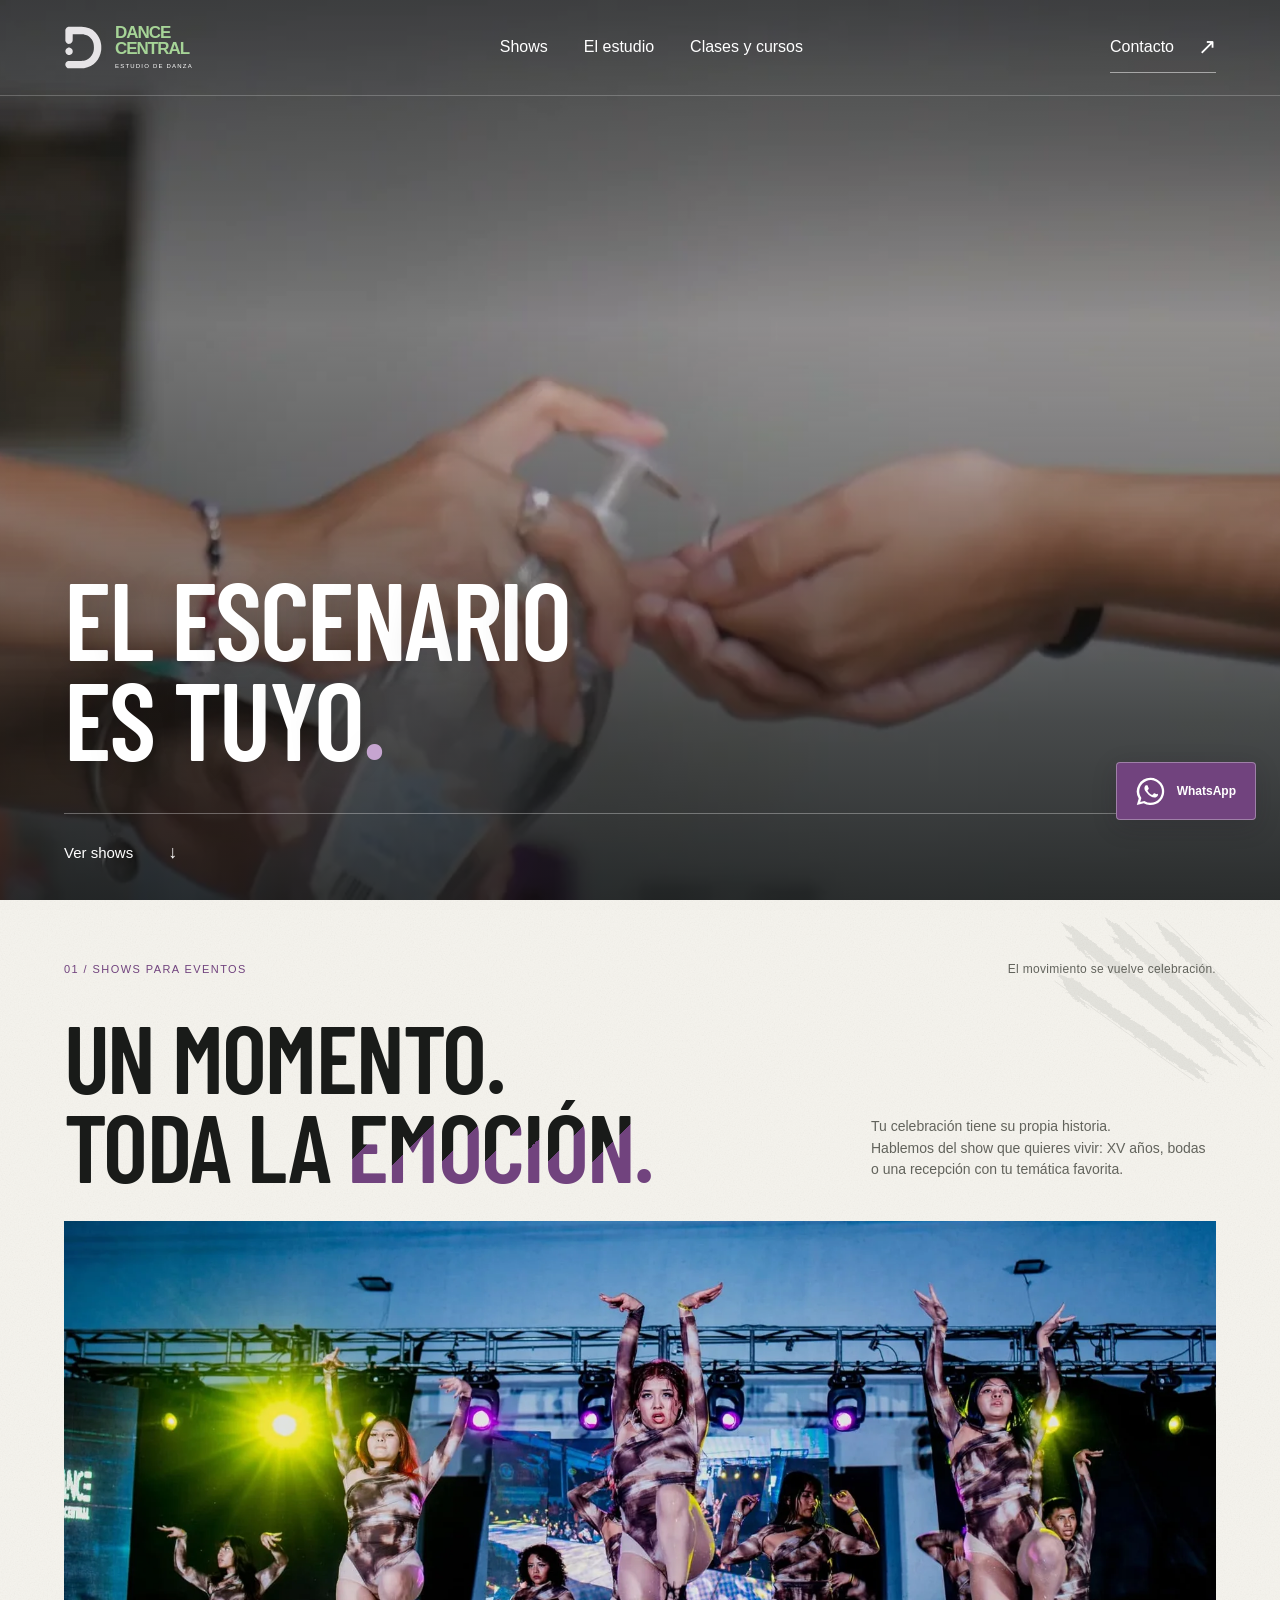
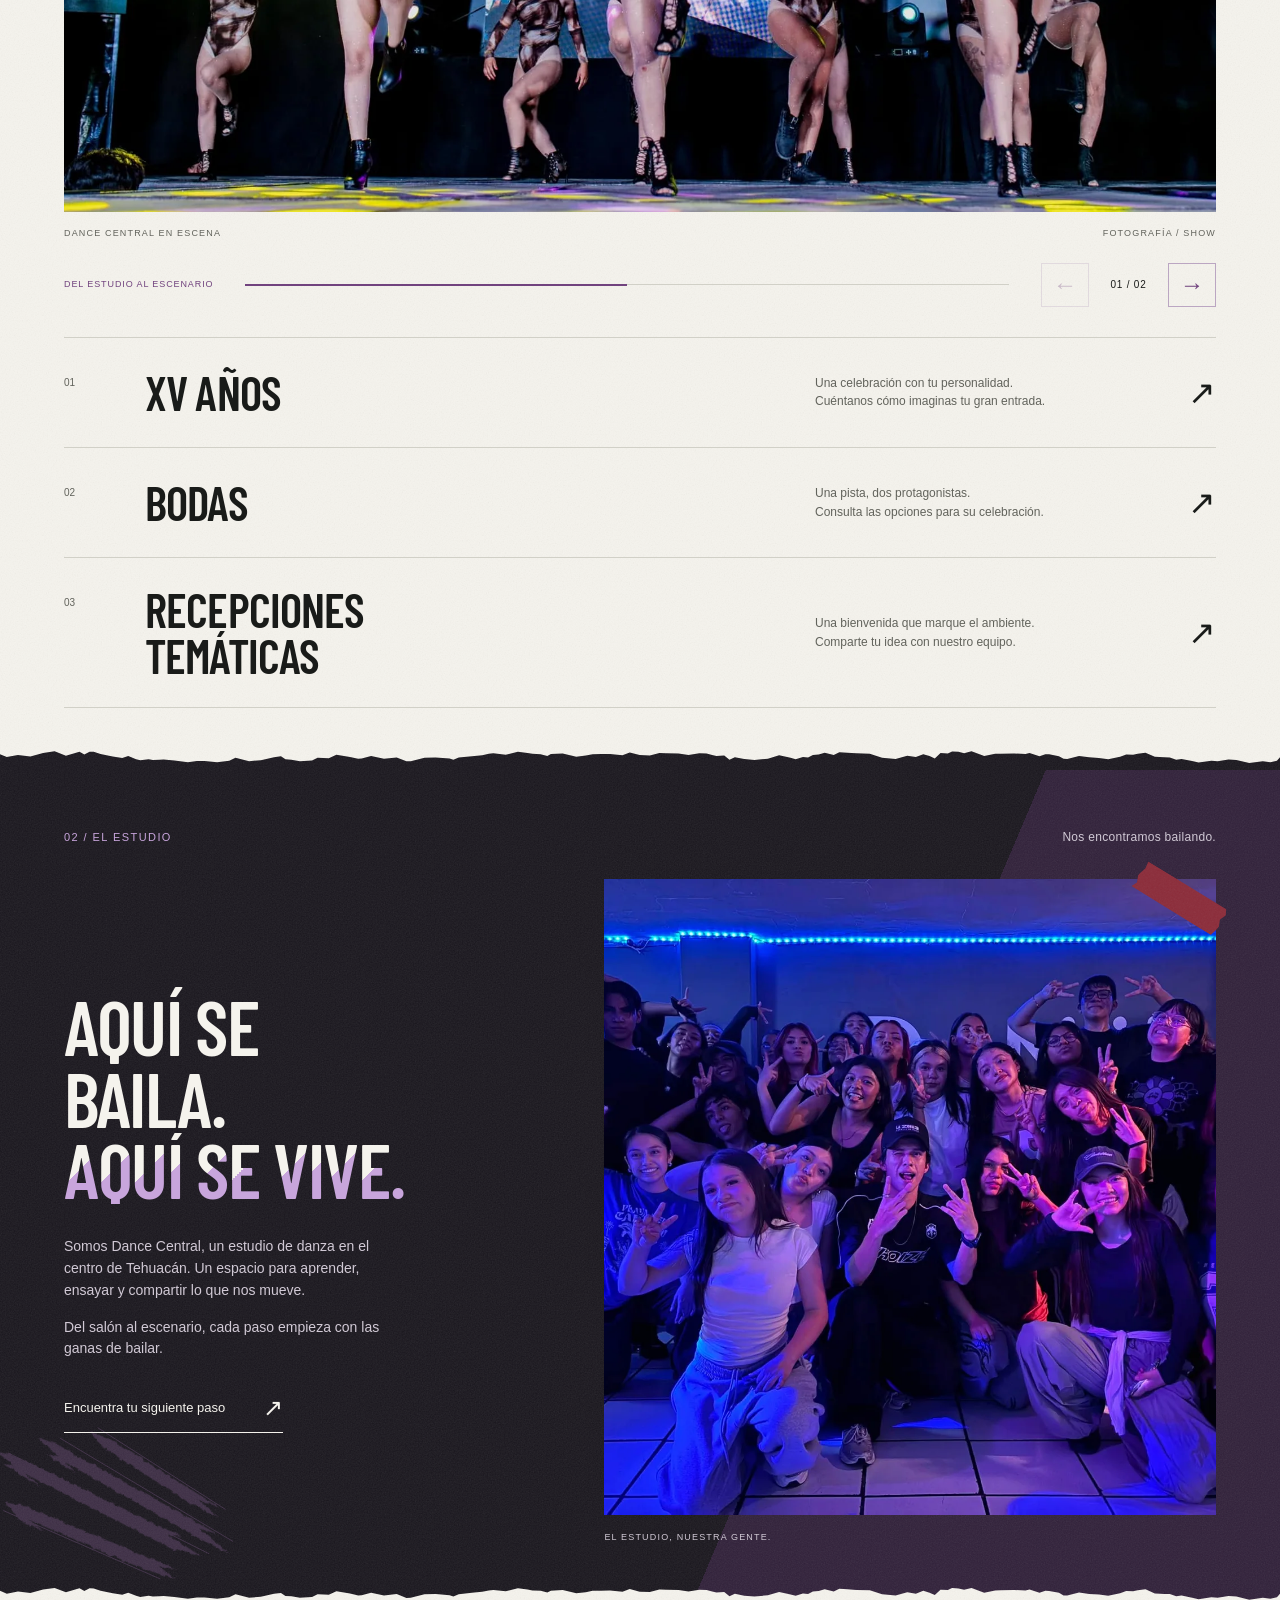
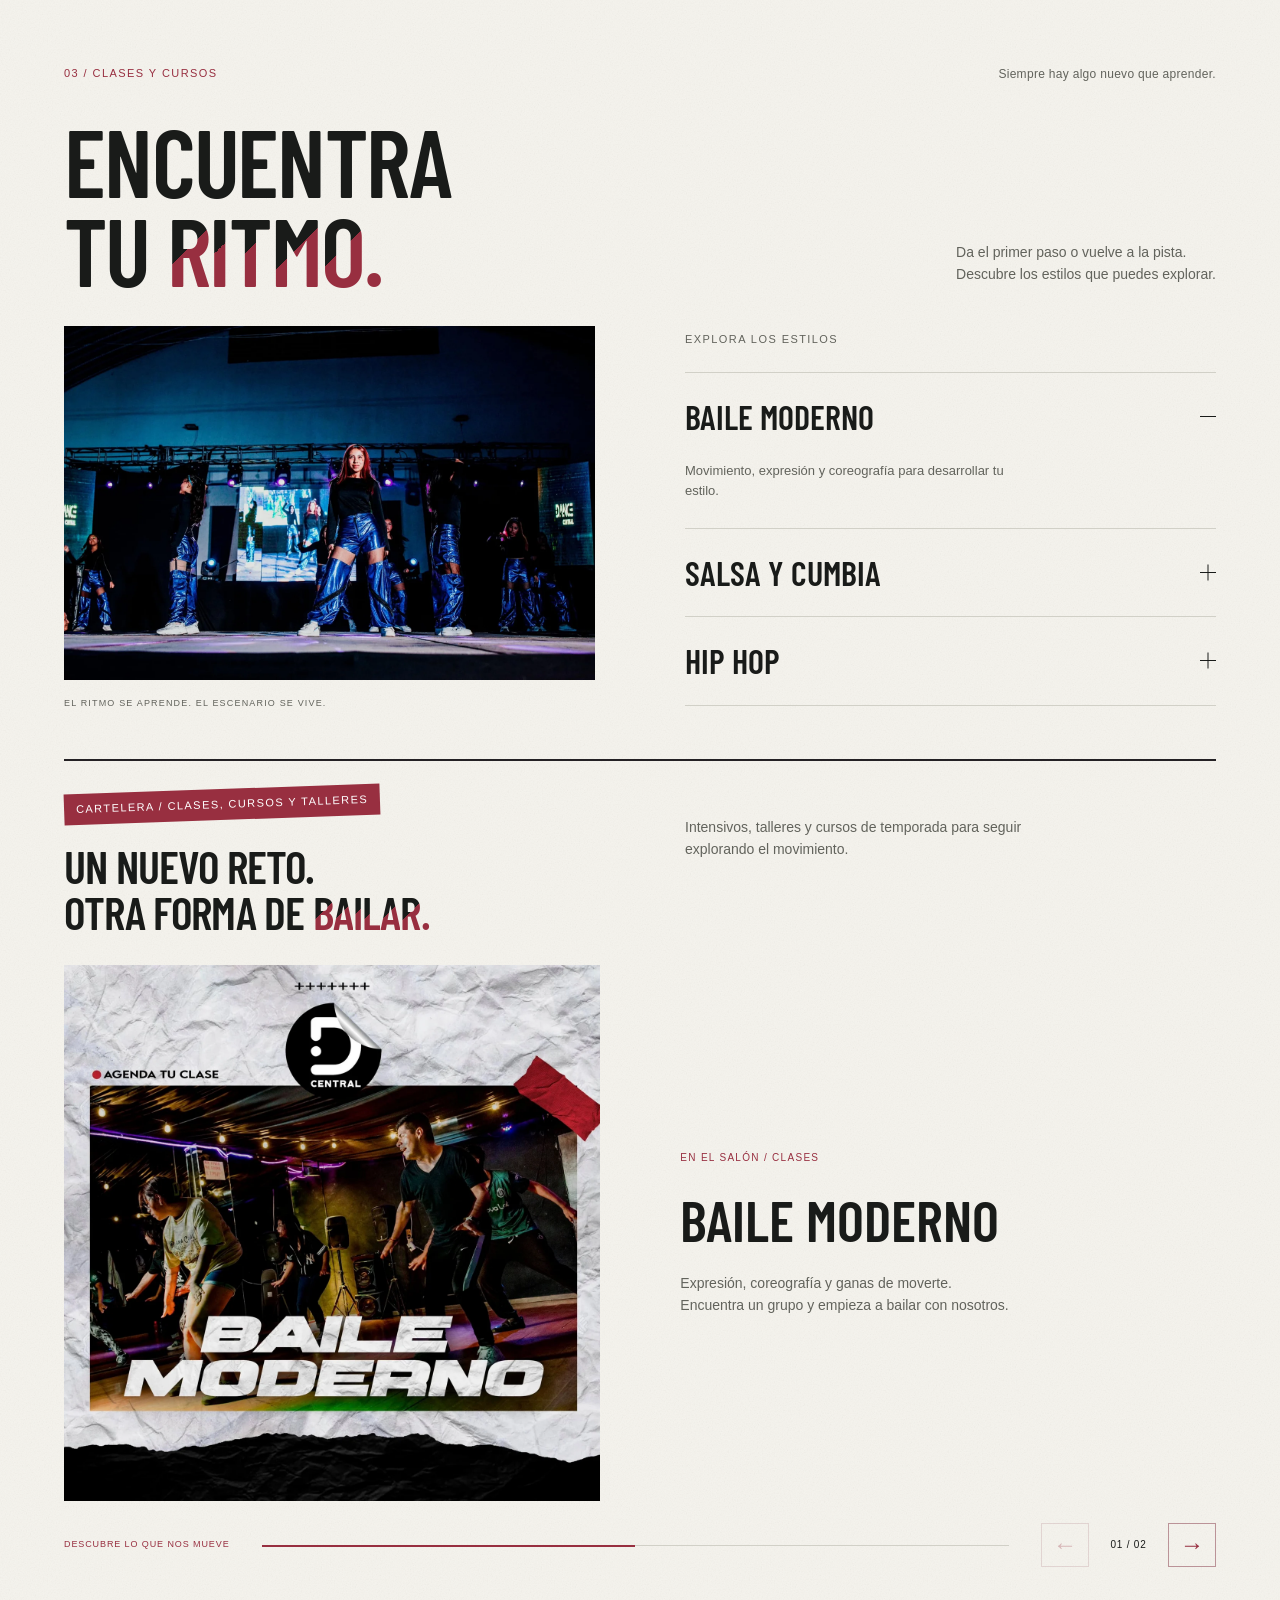
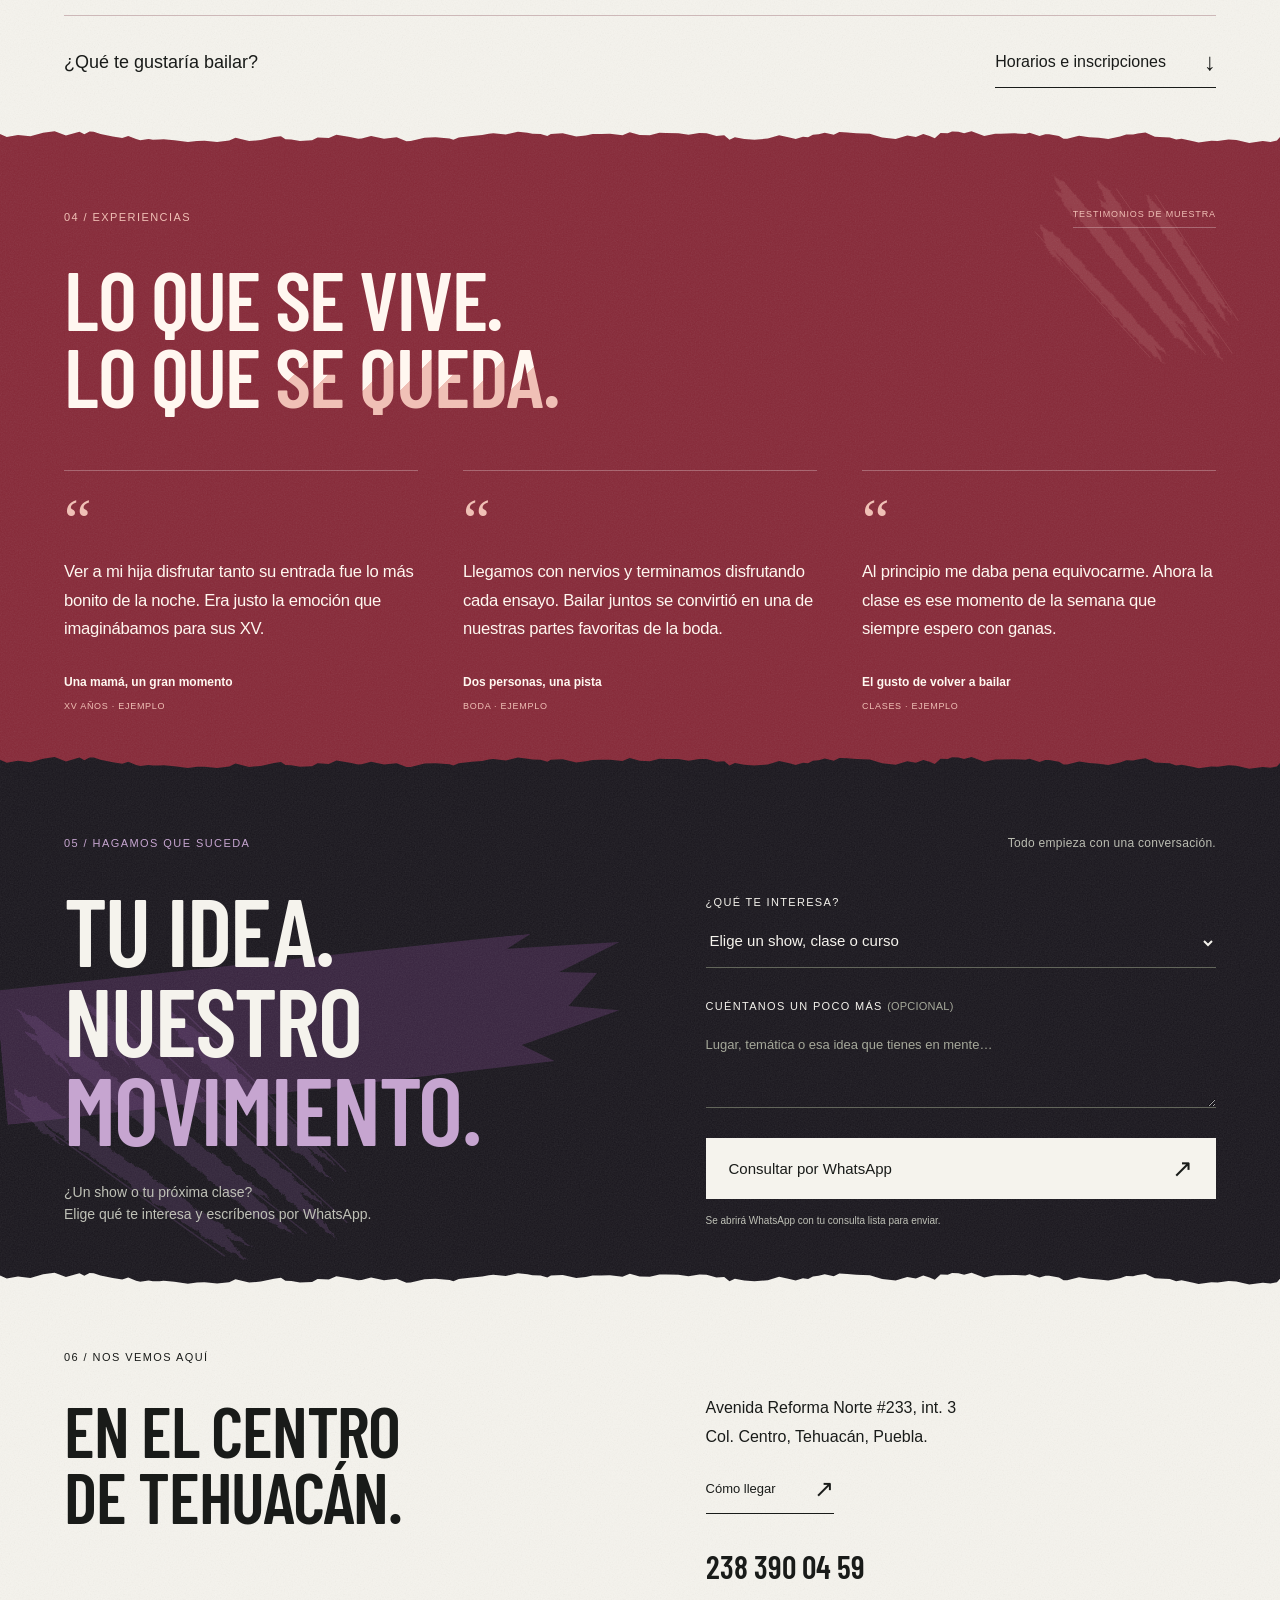
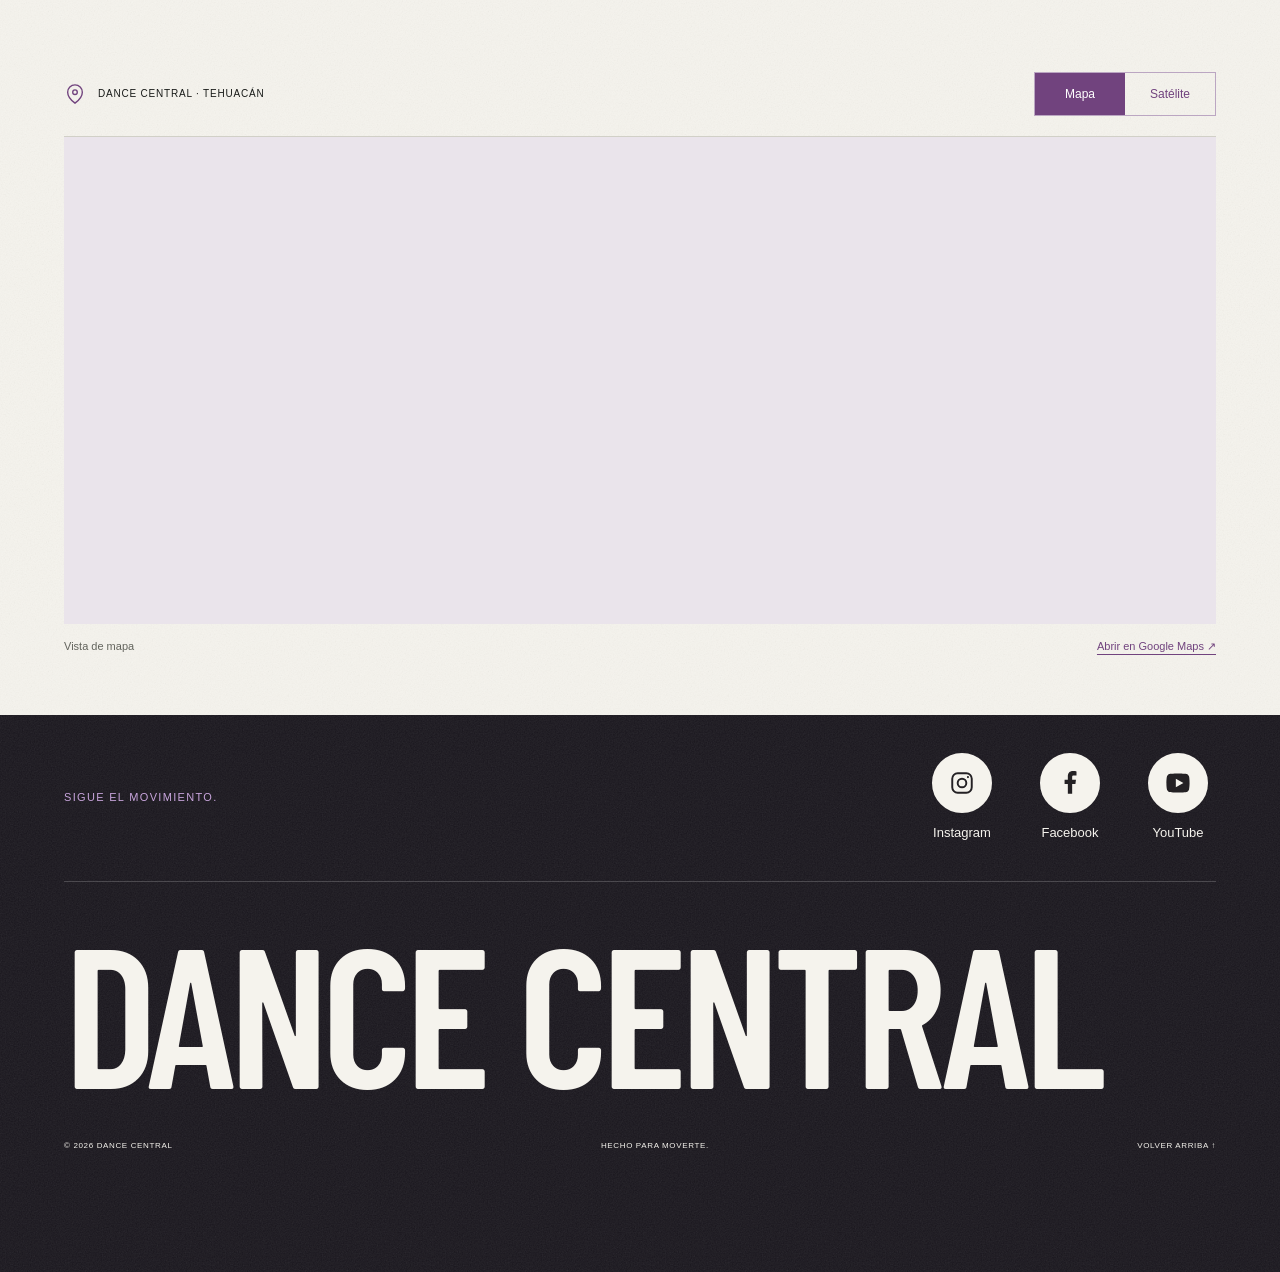
==== index.html @ cdaae493 "Type hero letters, vary heading reveals and refine contact hover" ====
<!doctype html>
<html lang="es-MX">
<head>
  <meta charset="utf-8">
  <meta name="robots" content="noindex, nofollow">
  <meta name="viewport" content="width=device-width, initial-scale=1">
  <meta name="theme-color" content="#171918">
  <meta name="description" content="Dance Central en Tehuacán. Shows para XV años, bodas y recepciones temáticas. Descubre nuestras clases de baile y consulta por WhatsApp.">
  <title>Dance Central — El escenario es tuyo.</title>
  <link rel="icon" href="assets/logos/dance-mark.svg" type="image/svg+xml">
  <link rel="preload" href="assets/fonts/barlow-condensed-semibold.ttf" as="font" type="font/ttf" crossorigin>
  <link rel="stylesheet" href="css/styles.css?v=e73799199987">
  <link rel="stylesheet" href="css/poster-surfaces.css?v=3ea201aa07ca">
  <link rel="stylesheet" href="css/interactions.css?v=c1755b495113">
  <script src="js/courses.js?v=42923f2453bb" defer></script>
  <script src="js/main.js?v=4b035b68b050" defer></script>
</head>
<body>
  <a class="skip-link" href="#contenido">Saltar al contenido</a>
  <header class="site-header" id="cabecera">
    <a class="brand" href="#inicio" aria-label="Dance Central, inicio">
      <img class="brand-mark" src="assets/logos/dance-mark.svg" alt="" width="44" height="48">
      <span class="brand-name">DANCE<br>CENTRAL<span class="brand-caption">ESTUDIO DE DANZA</span></span>
    </a>
    <nav class="desktop-nav" aria-label="Navegación principal">
      <a href="#shows">Shows</a><a href="#estudio">El estudio</a><a href="#clases">Clases y cursos</a>
    </nav>
    <a class="header-contact" href="#contacto">Contacto <span aria-hidden="true">↗</span></a>
    <button class="menu-toggle" type="button" aria-controls="mobile-menu" aria-expanded="false"><span>Menú</span><i aria-hidden="true"></i></button>
    <nav class="mobile-menu" id="mobile-menu" aria-label="Navegación móvil" hidden>
      <a href="#shows">Shows</a><a href="#estudio">El estudio</a><a href="#clases">Clases y cursos</a><a href="#contacto">Contacto ↗</a>
      <span>TEHUACÁN, PUEBLA</span>
    </nav>
  </header>

  <main id="contenido">
    <section class="hero" id="inicio" aria-labelledby="hero-title">
      <video class="hero-video" id="hero-video" muted loop playsinline preload="none" poster="assets/media/hero-poster.webp" aria-hidden="true" tabindex="-1">
        <source src="assets/media/hero.mp4" type="video/mp4">
      </video>
      <div class="hero-shade"></div>
      <div class="hero-content">
        <h1 id="hero-title">EL ESCENARIO<br>ES TUYO<span class="title-period">.</span></h1>
      </div>
      <div class="hero-foot"><a href="#shows">Ver shows <span aria-hidden="true">↓</span></a><button id="video-toggle" class="video-toggle" type="button" aria-label="Reproducir video de portada"><span class="video-icon" aria-hidden="true">▶</span><span class="video-label">Reproducir video</span></button></div>
    </section>

    <section class="shows section-space" id="shows" aria-labelledby="shows-title">
      <div class="section-heading"><p class="eyebrow">01 / SHOWS PARA EVENTOS</p><span class="small-note">El movimiento se vuelve celebración.</span></div>
      <div class="shows-intro"><h2 id="shows-title">UN MOMENTO.<br>TODA LA <em class="split-ink"><span class="sr-only">EMOCIÓN.</span><span aria-hidden="true"><span class="split-glyph">E</span><span class="split-glyph">M</span><span class="split-glyph">O</span><span class="split-glyph">C</span><span class="split-glyph">I</span><span class="split-glyph">Ó</span><span class="split-glyph">N</span><span class="split-glyph">.</span></span></em></h2><p>Tu celebración tiene su propia historia.<br>Hablemos del show que quieres vivir: XV años, bodas o una recepción con tu temática favorita.</p></div>
      <div class="media-carousel stage-carousel" data-carousel role="region" aria-roledescription="carrusel" aria-label="Dance Central, del estudio al escenario">
        <div class="carousel-track" id="stage-track" data-carousel-track tabindex="0" aria-label="Fotos y videos. Usa las flechas para recorrerlos.">
          <figure class="carousel-slide stage-slide" role="group" aria-roledescription="diapositiva" aria-label="1 de 2: Dance Central en escena">
            <div class="image-zoom"><img src="assets/media/show.webp" alt="Bailarines de Dance Central interpretando una coreografía en un escenario iluminado" width="1800" height="1202" loading="lazy"></div>
            <figcaption><span>DANCE CENTRAL EN ESCENA</span><span>FOTOGRAFÍA / SHOW</span></figcaption>
          </figure>
          <figure class="carousel-slide stage-slide" role="group" aria-roledescription="diapositiva" aria-label="2 de 2: Conoce el estudio">
            <video controls playsinline muted preload="none" poster="assets/media/hero-poster.webp" aria-label="Video de presentación del estudio Dance Central"><source src="assets/videos/video_dance_central.mp4" type="video/mp4"></video>
            <figcaption><span>DONDE EMPIEZA EL MOVIMIENTO</span><span>VIDEO / CONOCE EL ESTUDIO</span></figcaption>
          </figure>
        </div>
        <div class="carousel-bar"><p class="carousel-hint">DEL ESTUDIO AL ESCENARIO</p><div class="carousel-progress" aria-hidden="true"><span></span></div><div class="carousel-controls"><button type="button" data-carousel-prev aria-controls="stage-track" aria-label="Ver imagen o video anterior">←</button><span class="carousel-counter" data-carousel-count role="status" aria-live="polite" aria-atomic="true">01 / 02</span><button type="button" data-carousel-next aria-controls="stage-track" aria-label="Ver siguiente imagen o video">→</button></div></div>
      </div>
      <div class="show-list">
        <a class="show-row" href="#contacto" data-event="XV años"><span class="row-number">01</span><h3>XV AÑOS</h3><p>Una celebración con tu personalidad.<br>Cuéntanos cómo imaginas tu gran entrada.</p><span class="row-arrow" aria-hidden="true">↗</span></a>
        <a class="show-row" href="#contacto" data-event="Boda"><span class="row-number">02</span><h3>BODAS</h3><p>Una pista, dos protagonistas.<br>Consulta las opciones para su celebración.</p><span class="row-arrow" aria-hidden="true">↗</span></a>
        <a class="show-row" href="#contacto" data-event="Recepción temática"><span class="row-number">03</span><h3>RECEPCIONES<br>TEMÁTICAS</h3><p>Una bienvenida que marque el ambiente.<br>Comparte tu idea con nuestro equipo.</p><span class="row-arrow" aria-hidden="true">↗</span></a>
      </div>
    </section>

    <section class="studio section-space" id="estudio" aria-labelledby="studio-title">
      <div class="section-heading"><p class="eyebrow">02 / EL ESTUDIO</p><span class="small-note">Nos encontramos bailando.</span></div>
      <div class="studio-layout"><div class="studio-copy"><h2 id="studio-title">AQUÍ SE<br>BAILA.<br><em><span class="split-ink"><span class="sr-only">AQUÍ</span><span aria-hidden="true"><span class="split-glyph">A</span><span class="split-glyph">Q</span><span class="split-glyph">U</span><span class="split-glyph">Í</span></span></span> <span class="split-ink"><span class="sr-only">SE</span><span aria-hidden="true"><span class="split-glyph">S</span><span class="split-glyph">E</span></span></span> <span class="split-ink"><span class="sr-only">VIVE.</span><span aria-hidden="true"><span class="split-glyph">V</span><span class="split-glyph">I</span><span class="split-glyph">V</span><span class="split-glyph">E</span><span class="split-glyph">.</span></span></span></em></h2><p>Somos Dance Central, un estudio de danza en el centro de Tehuacán. Un espacio para aprender, ensayar y compartir lo que nos mueve.</p><p>Del salón al escenario, cada paso empieza con las ganas de bailar.</p><a class="text-link" href="#clases">Encuentra tu siguiente paso <span aria-hidden="true">↗</span></a></div>
        <figure class="studio-photo"><div class="image-zoom"><img src="assets/media/community.webp" alt="Grupo de bailarines reunidos en el estudio Dance Central" width="1500" height="1125" loading="lazy"></div><figcaption>EL ESTUDIO, NUESTRA GENTE.</figcaption></figure>
      </div>
    </section>

    <section class="classes section-space" id="clases" aria-labelledby="classes-title">
      <div class="section-heading"><p class="eyebrow">03 / CLASES Y CURSOS</p><span class="small-note">Siempre hay algo nuevo que aprender.</span></div>
      <div class="classes-title"><h2 id="classes-title">ENCUENTRA<br>TU <em class="split-ink"><span class="sr-only">RITMO.</span><span aria-hidden="true"><span class="split-glyph">R</span><span class="split-glyph">I</span><span class="split-glyph">T</span><span class="split-glyph">M</span><span class="split-glyph">O</span><span class="split-glyph">.</span></span></em></h2><p>Da el primer paso o vuelve a la pista.<br>Descubre los estilos que puedes explorar.</p></div>
      <div class="class-layout">
        <figure class="class-poster"><div class="image-zoom"><img src="assets/media/dance-rhythm.webp" alt="Bailarines de Dance Central en una presentación, con vestuario azul y negro" width="1500" height="1002" loading="lazy"></div><figcaption>EL RITMO SE APRENDE. EL ESCENARIO SE VIVE.</figcaption></figure>
        <div class="class-options"><p class="eyebrow">EXPLORA LOS ESTILOS</p>
          <details open><summary>BAILE MODERNO <span aria-hidden="true"></span></summary><div class="class-detail"><p>Movimiento, expresión y coreografía para desarrollar tu estilo.</p></div></details>
          <details><summary>SALSA Y CUMBIA <span aria-hidden="true"></span></summary><div class="class-detail"><p>Ritmo y conexión para disfrutar la pista, también desde tus primeros pasos.</p></div></details>
          <details><summary>HIP HOP <span aria-hidden="true"></span></summary><div class="class-detail"><p>Musicalidad, energía y expresión a través de la danza urbana.</p></div></details>
          
        </div>
      </div>
      <div class="courses" id="cursos"><div class="courses-heading"><p class="eyebrow">CARTELERA / CLASES, CURSOS Y TALLERES</p><h3>UN NUEVO RETO.<br>OTRA FORMA DE <span class="split-ink"><span class="sr-only">BAILAR.</span><span aria-hidden="true"><span class="split-glyph">B</span><span class="split-glyph">A</span><span class="split-glyph">I</span><span class="split-glyph">L</span><span class="split-glyph">A</span><span class="split-glyph">R</span><span class="split-glyph">.</span></span></span></h3></div><div class="courses-copy"><p>Intensivos, talleres y cursos de temporada para seguir explorando el movimiento.</p></div></div>
      <div class="course-gallery media-carousel" id="course-gallery" data-carousel role="region" aria-roledescription="carrusel" aria-label="Cartelera de clases, cursos y talleres" hidden>
        <div class="carousel-track course-track" id="course-track" data-carousel-track tabindex="0" aria-label="Carteles y videos. Usa las flechas para recorrerlos."></div>
        <div class="carousel-bar"><p class="carousel-hint">DESCUBRE LO QUE NOS MUEVE</p><div class="carousel-progress" aria-hidden="true"><span></span></div><div class="carousel-controls"><button type="button" id="courses-prev" data-carousel-prev aria-label="Ver cartel o video anterior" aria-controls="course-track">←</button><span class="carousel-counter" data-carousel-count role="status" aria-live="polite" aria-atomic="true"></span><button type="button" id="courses-next" data-carousel-next aria-label="Ver siguiente cartel o video" aria-controls="course-track">→</button></div></div>
      </div>
      <div class="class-enquiry"><p>¿Qué te gustaría bailar?</p><a class="text-link" href="#contacto" data-inquiry="classes">Horarios e inscripciones <span aria-hidden="true">↓</span></a></div>
    </section>

    <section class="testimonials section-space" id="testimonios" aria-labelledby="testimonials-title">
      <div class="section-heading"><p class="eyebrow">04 / EXPERIENCIAS</p><span class="sample-label">TESTIMONIOS DE MUESTRA</span></div>
      <div class="testimonials-heading"><h2 id="testimonials-title">LO QUE SE VIVE.<br>LO QUE <span class="split-ink"><span class="sr-only">SE QUEDA.</span><span aria-hidden="true"><span class="split-glyph">S</span><span class="split-glyph">E</span><span class="split-glyph"> </span><span class="split-glyph">Q</span><span class="split-glyph">U</span><span class="split-glyph">E</span><span class="split-glyph">D</span><span class="split-glyph">A</span><span class="split-glyph">.</span></span></span></h2></div>
      <div class="testimonial-list">
        <figure class="testimonial"><span class="quote-mark" aria-hidden="true">“</span><blockquote>Ver a mi hija disfrutar tanto su entrada fue lo más bonito de la noche. Era justo la emoción que imaginábamos para sus XV.</blockquote><figcaption><span class="testimonial-name">Una mamá, un gran momento</span><span>XV AÑOS · EJEMPLO</span></figcaption></figure>
        <figure class="testimonial"><span class="quote-mark" aria-hidden="true">“</span><blockquote>Llegamos con nervios y terminamos disfrutando cada ensayo. Bailar juntos se convirtió en una de nuestras partes favoritas de la boda.</blockquote><figcaption><span class="testimonial-name">Dos personas, una pista</span><span>BODA · EJEMPLO</span></figcaption></figure>
        <figure class="testimonial"><span class="quote-mark" aria-hidden="true">“</span><blockquote>Al principio me daba pena equivocarme. Ahora la clase es ese momento de la semana que siempre espero con ganas.</blockquote><figcaption><span class="testimonial-name">El gusto de volver a bailar</span><span>CLASES · EJEMPLO</span></figcaption></figure>
      </div>
    </section>

    <section class="contact section-space" id="contacto" aria-labelledby="contact-title">
      <div class="section-heading"><p class="eyebrow">05 / HAGAMOS QUE SUCEDA</p><span class="small-note">Todo empieza con una conversación.</span></div>
      <div class="contact-layout"><div class="contact-copy"><h2 id="contact-title">TU IDEA.<br>NUESTRO<br><em>MOVIMIENTO.</em></h2><p>¿Un show o tu próxima clase?<br>Elige qué te interesa y escríbenos por WhatsApp.</p></div>
        <form class="event-form" id="event-form" action="https://wa.me/522383900459" method="get" target="_blank" rel="noopener noreferrer">
          <input type="hidden" name="text" id="whatsapp-message" value="Hola, quiero cotizar un show con Dance Central.">
          <label for="event-type">¿QUÉ TE INTERESA?</label><select id="event-type" required><option value="" disabled selected>Elige un show, clase o curso</option><optgroup label="Shows para eventos"><option>XV años</option><option>Boda</option><option>Recepción temática</option><option>Otro evento</option></optgroup><optgroup label="Clases y cursos"><option data-kind="classes">Clases y cursos</option><option data-kind="classes">Baile moderno</option><option data-kind="classes">Salsa y cumbia</option><option data-kind="classes">Hip hop</option><option data-kind="classes">Cursos y talleres</option></optgroup></select>
          <div id="event-date-field" hidden><label for="event-date">¿PARA QUÉ FECHA?</label><input id="event-date" type="date" disabled></div>
          <label for="event-note">CUÉNTANOS UN POCO MÁS <span>(OPCIONAL)</span></label><textarea id="event-note" rows="2" maxlength="600" placeholder="Cuéntanos qué estás buscando…"></textarea>
          <button class="submit-button" type="submit"><span class="submit-label">Consultar por WhatsApp</span> <span aria-hidden="true">↗</span></button>
          <p class="form-note" id="form-status" role="status">Se abrirá WhatsApp con tu consulta lista para enviar.</p>
          <noscript><p>Para incluir la fecha en tu consulta, escríbenos directamente al <a href="https://wa.me/522383900459">238 390 04 59</a>.</p></noscript>
        </form>
      </div>
    </section>

    <section class="visit section-space" id="ubicacion" aria-labelledby="visit-title">
      <div class="visit-title"><p class="eyebrow">06 / NOS VEMOS AQUÍ</p><h2 id="visit-title">EN EL CENTRO<br>DE TEHUACÁN.</h2></div>
      <div class="visit-details"><address>Avenida Reforma Norte #233, int. 3<br>Col. Centro, Tehuacán, Puebla.</address><a class="text-link" href="https://www.google.com/maps/search/?api=1&amp;query=Dance%20Central%20Avenida%20Reforma%20Norte%20233%20Tehuac%C3%A1n%20Puebla" target="_blank" rel="noopener noreferrer">Cómo llegar <span aria-hidden="true">↗</span></a><a class="phone-link" href="tel:+522383900459">238 390 04 59</a></div>
      <div class="location-map">
        <div class="map-toolbar"><span class="map-location"><svg viewBox="0 0 24 24" aria-hidden="true"><path d="M20 10c0 6-8 12-8 12S4 16 4 10a8 8 0 1 1 16 0Z"/><circle cx="12" cy="10" r="2.5"/></svg>DANCE CENTRAL · TEHUACÁN</span><div class="map-switch" role="group" aria-label="Tipo de mapa"><button type="button" data-map-type="m" aria-pressed="true" aria-controls="studio-map">Mapa</button><button type="button" data-map-type="k" aria-pressed="false" aria-controls="studio-map">Satélite</button></div></div>
        <iframe id="studio-map" title="Mapa de Dance Central, Avenida Reforma Norte 233, Tehuacán" src="https://maps.google.com/maps?q=Dance%20Central%20Avenida%20Reforma%20Norte%20233%20Tehuacan%20Puebla&amp;z=17&amp;t=m&amp;output=embed&amp;hl=es" width="1200" height="480" loading="lazy" referrerpolicy="no-referrer-when-downgrade" allowfullscreen></iframe>
        <div class="map-caption"><span id="map-status" role="status" aria-live="polite">Vista de mapa</span><a href="https://www.google.com/maps/search/?api=1&amp;query=Dance%20Central%20Avenida%20Reforma%20Norte%20233%20Tehuac%C3%A1n%20Puebla" target="_blank" rel="noopener noreferrer">Abrir en Google Maps ↗</a></div>
      </div>
    </section>
  </main>

  <footer class="site-footer">
    <div class="footer-top">
      <p>SIGUE EL MOVIMIENTO.</p>
      <nav class="footer-socials" aria-label="Redes sociales de Dance Central">
        <a class="social-link social-instagram" href="https://www.instagram.com/dance_central_oficial/" target="_blank" rel="noopener noreferrer">
          <span class="social-disc" aria-hidden="true"><svg viewBox="0 0 24 24" fill="none" stroke="currentColor" stroke-width="1.8"><rect x="3" y="3" width="18" height="18" rx="5"/><circle cx="12" cy="12" r="4"/><circle cx="17.5" cy="6.5" r="1" fill="currentColor" stroke="none"/></svg></span>
          <span class="social-name">Instagram</span>
        </a>
        <a class="social-link social-facebook" href="https://www.facebook.com/profile.php?id=100062989637124" target="_blank" rel="noopener noreferrer">
          <span class="social-disc" aria-hidden="true"><svg viewBox="0 0 24 24" fill="currentColor"><path d="M14 22v-9h3l.5-4H14V6.5c0-1.1.4-1.5 1.5-1.5H18V1.3C17.4 1.1 16.1 1 14.8 1 11.5 1 10 3 10 6v3H7v4h3v9z"/></svg></span>
          <span class="social-name">Facebook</span>
        </a>
        <a class="social-link social-youtube" href="https://www.youtube.com/@DANCECENTRALOFICIAL" target="_blank" rel="noopener noreferrer">
          <span class="social-disc" aria-hidden="true"><svg viewBox="0 0 24 24" fill="currentColor"><path fill-rule="evenodd" d="M22.2 6.1c-.3-1.1-1.2-2-2.3-2.3C18 3.3 12 3.3 12 3.3s-6 0-7.9.5C3 4.1 2.1 5 1.8 6.1 1.3 8 1.3 12 1.3 12s0 4 .5 5.9c.3 1.1 1.2 2 2.3 2.3 1.9.5 7.9.5 7.9.5s6 0 7.9-.5c1.1-.3 2-1.2 2.3-2.3.5-1.9.5-5.9.5-5.9s0-4-.5-5.9ZM10 16V8l7 4z"/></svg></span>
          <span class="social-name">YouTube</span>
        </a>
      </nav>
    </div>
    <div class="footer-wordmark">DANCE CENTRAL</div><div class="footer-bottom"><span>© <span id="year">2026</span> DANCE CENTRAL</span><span>HECHO PARA MOVERTE.</span><a href="#inicio">VOLVER ARRIBA ↑</a></div>
  </footer>
  <a class="whatsapp-float" href="https://wa.me/522383900459?text=Hola%2C%20vi%20la%20p%C3%A1gina%20de%20Dance%20Central%20y%20quisiera%20informaci%C3%B3n%20para%20mi%20evento%20o%20sus%20clases." target="_blank" rel="noopener noreferrer" aria-label="Hablar con Dance Central por WhatsApp">
    <svg viewBox="0 0 32 32" width="29" height="29" aria-hidden="true" fill="currentColor"><path d="M16 .8A15.1 15.1 0 0 0 3 23.6L.9 31l7.6-2A15.1 15.1 0 1 0 16 .8Zm0 27.6a12.4 12.4 0 0 1-6.3-1.7l-.5-.3-4.5 1.2 1.2-4.4-.3-.5A12.5 12.5 0 1 1 16 28.4Zm6.9-9.3c-.4-.2-2.2-1.1-2.5-1.2-.3-.1-.6-.2-.8.2-.3.4-.9 1.2-1.1 1.4-.2.2-.4.3-.8.1-.4-.2-1.5-.6-2.9-1.8-1.1-1-1.8-2.2-2-2.6-.2-.4 0-.6.2-.8l.6-.7.4-.6c.1-.2.1-.5 0-.7l-1.1-2.7c-.3-.7-.6-.6-.8-.6h-.7c-.2 0-.6.1-.9.4-.3.4-1.2 1.2-1.2 3s1.3 3.4 1.5 3.6c.2.2 2.6 4 6.3 5.6.9.4 1.6.6 2.1.7.9.3 1.7.2 2.3.1.7-.1 2.2-.9 2.5-1.8.3-.9.3-1.6.2-1.8-.1-.2-.3-.3-.7-.5Z"/></svg>
    <span>WhatsApp</span>
  </a>
</body>
</html>
---- css/styles.css ----
@font-face{font-family:Barlow;src:url('../assets/fonts/barlow-condensed-semibold.ttf') format('truetype');font-weight:600;font-style:normal;font-display:swap}
:root{--ink:#191b19;--paper:#f3f1e9;--muted:#62635c;--line:#d1d0c7;--plum:#71437e;--lavender:#c6a5d0;--display:Barlow,'Arial Narrow',Impact,sans-serif;--gutter:clamp(24px,5vw,88px)}
*,*::before,*::after{box-sizing:border-box}html{scroll-behavior:smooth;scroll-padding-top:100px}body{margin:0;background:var(--paper);color:var(--ink);font-family:Arial,Helvetica,sans-serif;font-size:15px;line-height:1.55}button,input,select,textarea{font:inherit}button,a,input,select,textarea{-webkit-tap-highlight-color:transparent}button,a{touch-action:manipulation}a{color:inherit;text-decoration:none}button{cursor:pointer}img,video{display:block;max-width:100%}img{height:auto}figure,p,h1,h2,h3{margin:0}button{color:inherit}button:disabled{cursor:default}::selection{background:#dfcce6;color:var(--ink)}:focus-visible{outline:2px solid currentColor;outline-offset:6px}[hidden]{display:none!important}h1,h2,h3{font-family:var(--display);font-weight:600;line-height:.93;letter-spacing:-.018em}h2{font-size:clamp(60px,7.5vw,118px)}h2 em{font-style:normal;color:var(--plum)}.eyebrow,.small-note,.section-heading,.hero-foot,.brand-caption,.footer-bottom,figcaption{font-size:10px;letter-spacing:.13em;font-weight:500}.eyebrow{font-size:11px}.section-space{padding:60px var(--gutter)}.section-heading{display:flex;justify-content:space-between;align-items:center;gap:20px;margin-bottom:32px}.small-note{letter-spacing:.025em;color:var(--muted);font-size:12px}.text-link{display:inline-flex;gap:38px;align-items:center;padding:12px 0;border-bottom:1px solid currentColor;font-size:13px;font-weight:500}.text-link span{font-size:24px;line-height:1;transition:transform .25s}.text-link:hover span{transform:translate(3px,-3px)}.text-link.light{color:#fff}.skip-link{position:fixed;z-index:100;top:10px;left:16px;background:var(--paper);padding:12px;transform:translateY(-150%)}.skip-link:focus{transform:translateY(0)}
.site-header{height:96px;padding:0 var(--gutter);display:flex;align-items:center;justify-content:space-between;gap:32px;position:absolute;z-index:20;top:0;left:0;right:0;color:#fff;border-bottom:1px solid #ffffff38;transition:background .25s,color .25s;isolation:isolate}.site-header.scrolled{position:fixed;height:78px;background:var(--paper);color:var(--ink);border-bottom:1px solid var(--line);animation:header-in .3s ease-out}.brand{display:flex;align-items:center;gap:12px;flex-shrink:0}.brand-mark{width:39px;height:44px;filter:invert(1);object-fit:contain}.scrolled .brand-mark{filter:none}.brand-name{font-size:17px;font-weight:800;line-height:.96;letter-spacing:-.06em}.brand-caption{display:block;margin-top:7px;font-size:6px;letter-spacing:.2em}.desktop-nav{display:flex;gap:36px}.desktop-nav a,.header-contact{font-size:16px}.desktop-nav a{position:relative;padding:12px 0;min-height:48px}.desktop-nav a::after{content:'';position:absolute;bottom:4px;left:0;width:0;height:1px;background:currentColor;transition:width .25s}.desktop-nav a:hover::after{width:100%}.header-contact{display:flex;gap:24px;align-items:center;border-bottom:1px solid #ffffff80;padding:8px 0}.header-contact span{font-size:22px}.scrolled .header-contact{border-color:var(--ink)}.menu-toggle{display:none}.mobile-menu{display:none}
.hero{position:relative;min-height:580px;height:100svh;max-height:1200px;background:#202422;color:#fff;overflow:hidden}.hero-video,.hero-shade{position:absolute;width:100%;height:100%;inset:0;object-fit:cover}.hero-video{object-position:50% 45%}.hero-shade{background:linear-gradient(180deg,#080b0b70 0%,#080b0b0d 36%,#080b0b9e 80%,#080b0bc9 100%)}.hero-content{position:absolute;left:var(--gutter);right:var(--gutter);bottom:132px}.hero h1{font-size:clamp(76px,8.5vw,144px);line-height:.92;letter-spacing:-.023em;max-width:1100px;text-shadow:0 2px 30px #0002}.title-period{color:#c6a5d0}.hero-foot{position:absolute;left:var(--gutter);right:var(--gutter);bottom:25px;border-top:1px solid #ffffff50;display:flex;align-items:center;justify-content:space-between;padding-top:17px;font-size:9px}.hero-foot>a{display:flex;align-items:center;gap:35px;min-height:30px}.hero-foot>a span{font-size:18px}.video-toggle{border:0;background:transparent;color:inherit;display:flex;gap:10px;align-items:center;padding:8px 12px;font-size:10px;letter-spacing:.02em}.video-icon{font-size:12px;width:15px}.brand-intro{position:fixed;width:100px;height:110px;object-fit:contain;filter:invert(1);right:var(--gutter);top:125px;z-index:25;pointer-events:none}.intro-brand-hidden .brand-mark{opacity:0}
.shows-intro{display:grid;grid-template-columns:1.5fr 1fr;gap:60px;align-items:end;margin-bottom:32px}.shows-intro>p{font-size:14px;max-width:345px;padding-bottom:8px;justify-self:end;color:var(--muted)}.stage-image{position:relative}.stage-image>img{width:100%;aspect-ratio:1.95;object-fit:cover;object-position:50% 58%}.stage-image figcaption{display:flex;justify-content:space-between;gap:16px;padding:15px 0 28px;font-size:9px;color:var(--muted)}.show-row{display:grid;grid-template-columns:55px 1fr 340px 35px;align-items:center;gap:26px;border-top:1px solid var(--line);padding:29px 0;transition:color .2s}.show-row:last-child{border-bottom:1px solid var(--line)}.row-number{align-self:start;margin-top:8px;font-size:10px;color:var(--muted)}.show-row h3{font-size:clamp(34px,3.7vw,55px);line-height:.96}.show-row p{font-size:12px;color:var(--muted)}.row-arrow{font-size:33px;text-align:right;transition:transform .25s}.show-row:hover{color:var(--plum)}.show-row:hover .row-arrow{transform:translate(4px,-4px)}
.studio{background:#eae4eb}.studio-layout{display:grid;grid-template-columns:1fr 1.3fr;align-items:center;gap:70px}.studio-copy h2{font-size:clamp(60px,6vw,94px);margin-bottom:32px}.studio-copy p{max-width:320px;font-size:14px;color:#53564e;margin-top:15px}.studio-copy .text-link{margin-top:24px}.studio-photo img{width:100%;aspect-ratio:1/1.04;object-fit:cover;object-position:54% 50%}.studio-photo figcaption{font-size:9px;margin-top:16px}
.classes-title{display:flex;justify-content:space-between;align-items:flex-end;gap:30px;margin-bottom:32px}.classes-title>p{font-size:14px;color:var(--muted);margin-bottom:8px}.class-layout{display:grid;grid-template-columns:1fr 1fr;gap:90px;align-items:center}.class-poster img{width:100%;height:auto}.class-poster figcaption{margin-top:17px;font-size:9px;color:var(--muted)}.class-options>.eyebrow{margin-bottom:24px;color:var(--muted)}.class-options details{border-top:1px solid var(--line)}.class-options details:last-of-type{border-bottom:1px solid var(--line)}.class-options summary{display:flex;justify-content:space-between;align-items:center;gap:15px;padding:25px 0;list-style:none;cursor:pointer;font-family:var(--display);font-size:34px;line-height:1.1}.class-options summary::-webkit-details-marker{display:none}.class-options summary span{width:16px;height:16px;position:relative;flex-shrink:0}.class-options summary span::before,.class-options summary span::after{content:'';position:absolute;background:currentColor;left:0;top:7px;width:16px;height:1px}.class-options summary span::after{transform:rotate(90deg);transition:transform .2s}.class-options details[open] summary span::after{transform:rotate(0)}.class-detail{padding:0 0 27px}.class-detail>p{font-size:13px;color:var(--muted);max-width:330px}.courses{margin-top:48px;border-top:1px solid var(--line);padding-top:28px;display:grid;grid-template-columns:1fr 1fr;gap:90px}.courses h3{font-size:46px;line-height:1;margin-top:23px}.courses-copy{padding-top:28px}.courses-copy p{font-size:14px;color:var(--muted);max-width:370px}.courses-copy p+p{margin-top:12px}
.contact{background:var(--ink);color:var(--paper)}.contact .small-note{color:#bbbdb2}.contact-layout{display:grid;grid-template-columns:1.1fr 1fr;gap:80px}.contact h2{font-size:clamp(70px,7.5vw,115px)}.contact h2 em{color:#c6a5d0}.contact-copy>p{color:#bfc1b7;font-size:14px;margin-top:30px}.event-form{padding-top:10px;min-width:0}.event-form label{display:block;font-size:9px;letter-spacing:.12em;margin-bottom:8px}.event-form label span{color:#a5a89a;letter-spacing:.02em}.event-form select,.event-form input[type=date],.event-form textarea{display:block;width:100%;min-width:0;background:transparent;border:0;border-bottom:1px solid #63665b;color:var(--paper);border-radius:0;padding:12px 0 17px;margin:0 0 30px;outline-offset:5px;font-size:15px;color-scheme:dark}.event-form select{cursor:pointer}.event-form option{background:var(--ink);color:var(--paper)}.event-form textarea{resize:vertical;min-height:85px}.event-form textarea::placeholder{color:#a5a89a;font-size:13px}.submit-button{width:100%;display:flex;justify-content:space-between;align-items:center;background:var(--paper);color:var(--ink);border:1px solid var(--paper);padding:17px 22px;font-size:14px;transition:background .2s}.submit-button:hover{background:#e6d9eb}.submit-button > span[aria-hidden]{font-size:25px;line-height:1}.form-note{font-size:10px;color:#bfc1b7;margin-top:14px;line-height:1.6}.visit{display:grid;grid-template-columns:1.1fr 1fr;gap:80px}.visit h2{font-size:clamp(50px,5.5vw,84px);margin-top:32px}.visit-details{padding-top:45px}.visit address{font-style:normal;font-size:16px;line-height:1.8}.visit .text-link{margin-top:13px}.phone-link{display:block;font-family:var(--display);font-size:32px;margin-top:28px}.social-links{display:flex;gap:30px;margin-top:10px;font-size:12px}.social-links a:hover{text-decoration:underline}.site-footer{padding:0 var(--gutter) 28px;overflow:hidden}.footer-wordmark{border-top:1px solid var(--line);padding-top:35px;white-space:nowrap;font-family:var(--display);font-weight:600;font-size:clamp(60px,15.45vw,270px);line-height:.95;letter-spacing:-.035em;position:relative}.footer-bottom{display:flex;justify-content:space-between;gap:20px;margin-top:35px;font-size:8px;letter-spacing:.08em}.footer-bottom a{min-height:30px}
/* Diagonal aplicada a cada glifo; una única copia del texto es accesible. */
.sr-only { position: absolute; width: 1px; height: 1px; padding: 0; margin: -1px; overflow: hidden; clip-path: inset(50%); white-space: nowrap; border: 0; }
.split-glyph { display: inline-block; white-space: pre; }
.split-ink {
  display: inline-block;
  font-style: normal;
  color: var(--plum);
}
@supports ((background-clip: text) or (-webkit-background-clip: text)) {
  .split-glyph {
    background: linear-gradient(135deg, var(--ink) 0 50%, var(--plum) 50% 100%);
    background-clip: text;
    -webkit-background-clip: text;
    color: transparent;
    -webkit-text-fill-color: transparent;
  }
}
.section-heading > .eyebrow,
.courses-heading > .eyebrow { color: var(--plum); }
.contact .section-heading > .eyebrow { color: var(--lavender); }
.text-link:hover, .social-links a:hover { color: var(--plum); }
.hero .text-link:hover { color: var(--lavender); }
.media-carousel { min-width: 0; --carousel-progress: 50%; }
.carousel-track {
  position: relative;
  display: flex;
  gap: 24px;
  overflow-x: auto;
  scroll-snap-type: x mandatory;
  overscroll-behavior-x: contain;
  scrollbar-width: none;
}
.carousel-track::-webkit-scrollbar { display: none; }
.carousel-slide { flex: 0 0 100%; min-width: 0; scroll-snap-align: start; }
.stage-slide .image-zoom > img, .stage-slide > video {
  width: 100%;
  aspect-ratio: 1.95;
  object-fit: cover;
  object-position: 50% 58%;
}
.stage-slide > video { object-fit: contain; background: #211923; }
.stage-slide figcaption {
  display: flex;
  justify-content: space-between;
  gap: 16px;
  padding-top: 15px;
  color: var(--muted);
  font-size: 9px;
}
.carousel-bar { display: flex; align-items: center; gap: 32px; padding: 22px 0 30px; }
.carousel-hint { font-size: 9px; letter-spacing: .1em; color: var(--plum); }
.carousel-progress { height: 1px; background: var(--line); flex: 1; }
.carousel-progress > span {
  display: block;
  height: 2px;
  width: var(--carousel-progress);
  background: var(--plum);
  transition: width .3s;
}
.carousel-controls { display: flex; align-items: center; gap: 15px; }
.carousel-controls button {
  width: 48px;
  height: 44px;
  border: 1px solid #bba6c2;
  border-radius: 0;
  background: transparent;
  color: var(--plum);
  font-size: 24px;
  transition: color .2s, background .2s;
}
.carousel-controls button:hover:not(:disabled) { background: var(--plum); color: var(--paper); }
.carousel-controls button:disabled { opacity: .3; }
.carousel-counter { min-width: 49px; text-align: center; font-size: 10px; letter-spacing: .08em; }
.course-gallery { margin-top: 30px; }
.course-item { display: grid; grid-template-columns: 1fr 1fr; align-items: center; gap: 7%; }
.course-media { aspect-ratio: 1; background: #eae4eb; }
.course-media img, .course-media video { width: 100%; height: 100%; object-fit: contain; }
.course-media.has-video { background: #211923; }
.course-copy { padding: 30px 35px 30px 0; }
.course-copy .eyebrow { color: var(--plum); font-size: 10px; }
.course-copy h4 { font-family: var(--display); font-size: clamp(35px,4.5vw,68px); line-height: 1; margin: 25px 0; font-weight: 600; }
.course-copy > p:not(.eyebrow) { color: var(--muted); font-size: 14px; max-width: 330px; }
.course-copy .text-link { margin-top: 24px; }
@media (max-width: 760px) {
  .stage-carousel { margin-inline: calc(-1 * var(--gutter)); }
  .stage-slide .image-zoom > img, .stage-slide > video { aspect-ratio: 1.18; }
  .stage-slide figcaption { padding-inline: var(--gutter); font-size: 8px; }
  .carousel-bar { gap: 20px; padding-top: 18px; }
  .stage-carousel .carousel-bar { padding-inline: var(--gutter); }
  .carousel-hint { display: none; }
  .carousel-controls { gap: 12px; }
  .carousel-controls button { width: 44px; }
  .course-gallery { margin-top: 30px; }
  .course-item { display: flex; flex-direction: column; align-items: stretch; gap: 0; }
  .course-media { width: 100%; }
  .course-copy { padding: 25px 0 0; }
  .course-copy h4 { font-size: 38px; margin: 18px 0; }
  .course-copy > p:not(.eyebrow) { font-size: 13px; }
  .course-copy .text-link { margin-top: 15px; }
}
@media (forced-colors: active) {
  .split-glyph { background: none; color: CanvasText; -webkit-text-fill-color: CanvasText; }
}
.testimonials { background: #eae4eb; }
.testimonials .eyebrow { color: var(--plum); }
.sample-label { border-bottom: 1px solid #bba6c2; padding-bottom: 5px; color: var(--plum); font-size: 9px; letter-spacing: .1em; }
.testimonials-heading { display: flex; align-items: flex-end; justify-content: space-between; gap: 50px; }
.testimonials-heading h2 { font-size: clamp(52px,6.5vw,100px); }
.testimonials-heading > p { max-width: 275px; color: var(--muted); font-size: 12px; }
.testimonial-list { display: grid; grid-template-columns: repeat(3,minmax(0,1fr)); gap: 45px; margin-top: 55px; }
.testimonial { border-top: 1px solid #cbbfd0; display: flex; flex-direction: column; padding-top: 22px; }
.quote-mark { color: var(--plum); font-family: Georgia,serif; font-size: 62px; line-height: .9; }
.testimonial blockquote { margin: 10px 0 30px; font-size: clamp(16px,1.3vw,20px); line-height: 1.7; letter-spacing: -.015em; }
.testimonial figcaption { margin-top: auto; display: flex; flex-direction: column; gap: 8px; font-size: 9px; color: var(--plum); letter-spacing: .08em; }
.testimonial .testimonial-name { color: var(--ink); font-size: 12px; letter-spacing: 0; font-weight: 600; }
.location-map { grid-column: 1/-1; min-width: 0; }
.map-toolbar { display: flex; align-items: center; justify-content: space-between; gap: 24px; padding: 0 0 20px; border-bottom: 1px solid var(--line); }
.map-location { display: flex; align-items: center; gap: 12px; font-size: 10px; letter-spacing: .08em; }
.map-location svg { width: 22px; height: 26px; fill: none; stroke: var(--plum); stroke-width: 1.5; }
.map-switch { display: flex; border: 1px solid #bba6c2; }
.map-switch button { min-width: 90px; padding: 12px 18px; border: 0; border-radius: 0; background: transparent; color: var(--plum); font-size: 12px; }
.map-switch button[aria-pressed=true] { color: #fff; background: var(--plum); }
.map-switch button:focus-visible { outline-offset: -5px; }
.location-map iframe { display: block; width: 100%; height: clamp(360px,38vw,540px); border: 0; background: #eae4eb; }
.map-caption { display: flex; justify-content: space-between; gap: 18px; padding-top: 14px; font-size: 11px; color: var(--muted); }
.map-caption a { color: var(--plum); text-decoration: underline; text-underline-offset: 4px; }
.footer-top { display: flex; align-items: center; justify-content: space-between; gap: 30px; padding: 30px 0; border-top: 1px solid var(--line); }
.footer-top > p { font-size: 11px; letter-spacing: .12em; color: var(--plum); }
.footer-socials { display: flex; align-items: center; gap: 40px; }
.footer-socials a { display: flex; align-items: center; gap: 12px; padding: 10px 0; font-size: 15px; }
.footer-socials svg { width: 27px; height: 27px; color: var(--plum); flex: none; }
.footer-socials a > span:last-child { margin-left: 10px; font-size: 20px; }
.footer-socials a:hover { color: var(--plum); }
@media(max-width:760px) {
  .testimonials .section-heading { flex-wrap: wrap; gap: 16px; }
  .testimonials-heading { display: block; }
  .testimonials-heading h2 { font-size: clamp(43px,11.7vw,78px); }
  .testimonials-heading > p { margin-top: 22px; max-width: 330px; }
  .testimonial-list { grid-template-columns: 1fr; gap: 32px; margin-top: 35px; }
  .testimonial blockquote { font-size: 17px; margin-bottom: 24px; }
  .location-map { margin-top: 38px; }
  .map-toolbar { gap: 18px; flex-wrap: wrap; padding-bottom: 15px; }
  .map-location { font-size: 9px; }
  .map-switch { width: 100%; }
  .map-switch button { flex: 1; }
  .location-map iframe { height: 380px; }
  .map-caption { font-size: 10px; }
  .footer-top { flex-direction: column; align-items: flex-start; gap: 15px; padding: 25px 0; }
  .footer-socials { width: 100%; gap: 28px; flex-wrap: wrap; }
  .footer-socials a { font-size: 14px; gap: 9px; }
  .footer-socials a > span:last-child { margin-left: 0; }
}
.image-zoom, .course-media { overflow: hidden; }
.image-zoom img, .course-media img {
  transform: scale(1);
  transform-origin: 50% 50%;
  transition: transform .7s cubic-bezier(.2,.65,.3,1);
}
@media (hover: hover) and (pointer: fine) and (prefers-reduced-motion: no-preference) {
  .image-zoom:hover img { transform: scale(1.045); }
  .course-media:not(.has-video):hover img { transform: scale(1.025); }
}
.whatsapp-float:focus-visible { background-color: #111111; }
.motion-word { display: inline-block; transform-origin: 50% 100%; }
.split-glyph { transform-origin: 50% 90%; transition: transform .3s; }
.brand-intro { width: 140px; height: 153px; top: 160px; right: 88px; filter: invert(1) drop-shadow(0 5px 16px #0005); }
.brand-intro-layer {
  position: fixed;
  inset: 0;
  z-index: 25;
  overflow: hidden;
  pointer-events: none;
}
.brand-fragment {
  position: fixed;
  z-index: 25;
  pointer-events: none;
  opacity: 0;
  object-fit: contain;
  filter: invert(1);
  will-change: transform, opacity;
}
@media(prefers-reduced-motion:reduce) {
  .brand-fragment { display: none; }
}
.whatsapp-float {
  position: fixed;
  z-index: 30;
  right: max(24px, env(safe-area-inset-right));
  bottom: max(80px, env(safe-area-inset-bottom));
  display: inline-flex;
  align-items: center;
  gap: 12px;
  min-height: 58px;
  padding: 13px 19px;
  background: var(--plum);
  color: #fff;
  border: 1px solid #ffffff52;
  border-radius: 4px;
  box-shadow: 0 6px 24px #20132330;
  transition: transform .25s, background-color .45s ease, box-shadow .25s;
}
.whatsapp-float svg { display: block; width: 29px; height: 29px; max-width: 29px; max-height: 29px; flex: 0 0 29px; }
.whatsapp-float > span { font-size: 12px; font-weight: 600; }
.whatsapp-float:focus-visible { outline: 3px solid var(--ink); outline-offset: 4px; }
.hero-foot { padding-right: 0; }
body .site-footer { padding-bottom: 102px; }
@media(hover:hover) and (pointer:fine) {
  .whatsapp-float:hover { transform: translateY(-4px); background: #111111; box-shadow: 0 10px 28px #20132345; }
  .split-ink:hover .split-glyph:nth-child(2n) { transform: translateY(-.035em); }
  .show-row:hover .motion-word { transform: translateX(4px); transition: transform .25s; }
}
@media(max-width:760px) {
  .brand-intro { width: 102px; height: 112px; top: 138px; right: 62px; }
  .whatsapp-float { width: 58px; height: 58px; justify-content: center; padding: 13px; border-radius: 50%; right: max(18px,env(safe-area-inset-right)); bottom: max(76px,env(safe-area-inset-bottom)); }
  .whatsapp-float > span { display: none; }
  .hero .hero-foot { padding-right: 0; }
  .site-footer { padding-bottom: 100px; }
}
@keyframes header-in{from{transform:translateY(-100%)}to{transform:translateY(0)}}
@media(min-width:1800px){.section-space,.site-footer{padding-left:max(var(--gutter),calc((100vw - 1580px)/2));padding-right:max(var(--gutter),calc((100vw - 1580px)/2))}}
@media(max-width:1050px){.desktop-nav{gap:22px}.site-header{gap:24px}.section-space{padding-top:56px;padding-bottom:56px}.show-row{grid-template-columns:35px 1fr 260px 30px;gap:20px}.studio-layout,.class-layout,.courses{gap:45px}.contact-layout,.visit{gap:45px}.shows-intro{gap:35px}.hero{min-height:580px}.hero h1{font-size:10.5vw}.hero-content{bottom:115px}.class-options summary{font-size:29px}.courses h3{font-size:39px}.studio-copy h2{font-size:7vw}}
@media(max-width:760px){html{scroll-padding-top:78px}.site-header{height:80px;gap:16px}.brand-mark{width:32px;height:36px}.brand-name{font-size:15px}.brand-caption{font-size:5px}.brand{gap:9px}.desktop-nav,.header-contact{display:none}.menu-toggle{display:flex;align-items:center;gap:13px;background:none;border:0;color:inherit;padding:12px 0 12px 12px;font-size:12px}.menu-toggle i{width:22px;height:10px;border-top:1px solid currentColor;border-bottom:1px solid currentColor;transition:transform .2s}.menu-toggle[aria-expanded=true] i{transform:rotate(-45deg);height:0;border-bottom:0}.mobile-menu{position:absolute;left:0;right:0;top:100%;background:var(--paper);color:var(--ink);display:flex;flex-direction:column;padding:25px var(--gutter) 35px;box-shadow:0 12px 20px #0001;border-bottom:1px solid var(--line)}.mobile-menu a{font-family:var(--display);font-size:38px;line-height:1.1;padding:13px 0;border-bottom:1px solid var(--line)}.mobile-menu>span{font-size:9px;letter-spacing:.12em;margin-top:30px}.site-header.menu-open{background:var(--paper);color:var(--ink)}.menu-open .brand-mark{filter:none}.hero{height:100svh;min-height:560px;max-height:1050px}.hero-video{object-position:48% 50%}.hero-shade{background:linear-gradient(180deg,#080b0b73,#080b0b1a 28%,#080b0ba6 72%,#080b0bcf)}.hero-content{bottom:102px}.hero h1{font-size:clamp(52px,13.5vw,96px);line-height:.91}.hero-foot{bottom:22px;padding-top:12px}.hero-foot>a{gap:18px;font-size:8px}.video-toggle{padding-right:0;font-size:9px}.section-space{padding-top:44px;padding-bottom:44px}.section-heading{margin-bottom:24px}.section-heading .small-note{display:none}.eyebrow{font-size:9px}h2{font-size:clamp(55px,12vw,88px)}.shows-intro{display:block;margin-bottom:30px}.shows-intro>p{margin-top:27px;max-width:360px;font-size:13px}.stage-image{margin:0 calc(-1 * var(--gutter))}.stage-image>img{aspect-ratio:1.18;object-position:50% 50%}.stage-image figcaption{padding:14px var(--gutter) 26px;font-size:8px}.show-row{grid-template-columns:24px 1fr 25px;gap:13px;padding:25px 0}.show-row h3{font-size:37px}.show-row p{grid-column:2;grid-row:2;font-size:11px}.row-arrow{grid-column:3;grid-row:1/3;font-size:29px}.row-number{font-size:9px;margin-top:4px}.studio-layout{display:flex;flex-direction:column;gap:36px;align-items:stretch}.studio-copy h2{font-size:clamp(58px,12.5vw,88px);margin-bottom:25px}.studio-copy p{font-size:13px;max-width:390px}.studio-copy .text-link{margin-top:16px}.studio-photo img{aspect-ratio:1.08;object-position:50%}.classes-title{display:block;margin-bottom:32px}.classes-title>p{font-size:13px;margin-top:26px}.class-layout{display:flex;flex-direction:column;gap:36px;align-items:stretch}.class-poster{max-width:520px}.class-options summary{font-size:32px;padding:22px 0}.class-options>.eyebrow{margin-bottom:17px}.class-detail>p{max-width:none}.courses{margin-top:36px;padding-top:26px;display:block}.courses h3{font-size:38px;margin-top:22px}.courses-copy{padding-top:22px}.courses-copy p{font-size:13px}.contact-layout{display:block}.contact h2{font-size:clamp(62px,13vw,96px)}.contact-copy>p{font-size:13px;margin-top:26px}.event-form{margin-top:42px;padding-top:0}.event-form input[type=date]{min-height:55px}.event-form select,.event-form input[type=date],.event-form textarea{font-size:16px}.visit{display:block}.visit h2{font-size:clamp(52px,11vw,80px);margin-top:25px}.visit-details{padding-top:30px}.visit address{font-size:14px}.footer-wordmark{font-size:15vw;padding-top:25px}.footer-bottom{flex-wrap:wrap;font-size:7px;gap:16px;margin-top:24px}.footer-bottom>span:nth-child(2){display:none}.site-footer{padding-bottom:20px}}
@media(max-width:360px){:root{--gutter:20px}.hero h1{font-size:13.5vw}.hero{min-height:520px}.show-row h3{font-size:33px}.contact h2{font-size:15vw}.text-link{gap:22px}}
/* The wordmark moves from leaf green to golden yellow as the header sticks. */
.site-header { --nav-paint: #b1ce8d; }
.site-header .brand-name { color: #a6d497; transition: color .45s ease; }
.site-header .brand-caption { color: #fff; transition: color .25s ease; }
.site-header.menu-open .brand-name { color: #396846; }
.site-header.scrolled { --nav-paint: #e6c65b; }
.site-header.scrolled .brand-name { color: #e7c83e; }
.site-header.scrolled .brand-caption, .site-header.menu-open .brand-caption { color: #191b19; }

/* A dry paint swipe fills behind each navigation label without moving it. */
.desktop-nav a, .header-contact, .mobile-menu a {
  position: relative;
  isolation: isolate;
  transition: color .2s ease, border-color .2s ease;
}
.desktop-nav a::after { display: none; }
.desktop-nav a[href="#shows"], .mobile-menu a[href="#shows"] { --nav-paint: #e4d390; }
.desktop-nav a[href="#estudio"], .mobile-menu a[href="#estudio"] { --nav-paint: #b2c7a5; }
.desktop-nav a[href="#clases"], .mobile-menu a[href="#clases"] { --nav-paint: #dfa099; }
.desktop-nav a::before, .header-contact::before, .mobile-menu a::before {
  content: '';
  position: absolute;
  z-index: -1;
  inset: 6px -10px;
  pointer-events: none;
  background: var(--nav-paint) url('../assets/textures/paper-grain.svg');
  clip-path: polygon(2% 11%,18% 7%,35% 10%,61% 4%,83% 7%,98% 2%,96% 22%,100% 31%,97% 46%,99% 67%,96% 88%,78% 94%,57% 90%,33% 97%,15% 93%,0 98%,2% 73%,0 58%,3% 40%,1% 26%);
  transform: scaleX(0);
  transform-origin: left center;
  transition: transform .32s cubic-bezier(.2,.65,.3,1);
}
.header-contact::before { inset-block: 3px; }
.mobile-menu a::before { right: 0; }
.desktop-nav a:focus-visible, .header-contact:focus-visible, .mobile-menu a:focus-visible,
.desktop-nav a:active, .header-contact:active, .mobile-menu a:active { color: #191b19; border-color: transparent; }
.desktop-nav a:focus-visible::before, .header-contact:focus-visible::before, .mobile-menu a:focus-visible::before,
.desktop-nav a:active::before, .header-contact:active::before, .mobile-menu a:active::before { transform: scaleX(1); }
@media (hover: hover) and (pointer: fine) {
  .desktop-nav a:hover, .header-contact:hover, .mobile-menu a:hover { color: #191b19; border-color: transparent; }
  .desktop-nav a:hover::before, .header-contact:hover::before, .mobile-menu a:hover::before { transform: scaleX(1); }
}
@media (forced-colors: active) {
  .site-header .brand-name, .site-header .brand-caption { color: LinkText; }
  .desktop-nav a::before, .header-contact::before, .mobile-menu a::before { display: none; }
  .desktop-nav a:hover, .header-contact:hover, .mobile-menu a:hover { color: LinkText; text-decoration: underline; }
}
@media(prefers-reduced-motion:reduce){html{scroll-behavior:auto}*,*::before,*::after{animation:none!important;transition:none!important}.brand-intro{display:none}.intro-brand-hidden .brand-mark{opacity:1}}

/* Una portada despejada y una sola consulta para clases y cursos. */
.hero-foot > a { font-size: 15px; letter-spacing: 0; min-height: 44px; }
.video-toggle { font-size: 12px; min-height: 44px; }
.class-enquiry { display: flex; justify-content: space-between; align-items: center; gap: 24px; border-top: 1px solid var(--line); padding-top: 22px; margin-top: 18px; }
.class-enquiry > p { font-size: 18px; }
.class-enquiry .text-link { font-size: 16px; }
.event-form optgroup { background: var(--ink); color: var(--paper); }
.event-form label { font-size: 11px; }
.submit-label { font-size: 15px; }
.contact-copy > p { max-width: 350px; }
@media(max-width:760px) {
  .hero-content { bottom: 150px; }
  .hero-foot > a { font-size: 14px; }
  .hero-foot { gap: 16px; }
  .video-toggle { font-size: 11px; }
  .menu-toggle { font-size: 16px; min-height: 44px; }
  .class-enquiry { align-items: flex-start; flex-direction: column; gap: 8px; }
}
---- css/poster-surfaces.css ----
/* Poster-inspired surfaces. All decoration is non-interactive and stays behind content. */
:root { --paper: #f5f3ed; }
.shows, .studio, .classes, .testimonials, .contact, .visit, .site-footer {
  position: relative;
  isolation: isolate;
  background-image: url('../assets/textures/paper-grain.svg');
}
.shows, .classes, .visit { background-color: var(--paper); }

/* A torn edge joins the sections without adding empty space to the layout. */
.studio::before, .classes::before, .testimonials::before, .contact::before, .visit::before {
  content: '';
  position: absolute;
  z-index: -1;
  pointer-events: none;
  inset: -20px 0 auto;
  height: 22px;
  background: var(--edge-color) url('../assets/textures/paper-grain.svg');
  clip-path: polygon(0.00% 27.8%,0.53% 41.4%,1.40% 32.0%,2.37% 38.6%,3.37% 22.3%,4.27% 15.1%,5.15% 34.9%,6.21% 17.2%,6.59% 29.1%,7.00% 16.7%,7.32% 17.3%,7.85% 27.6%,8.80% 39.0%,9.55% 45.7%,10.02% 36.8%,10.63% 51.1%,10.96% 55.9%,11.61% 50.7%,11.94% 54.0%,12.47% 53.2%,12.78% 52.0%,13.62% 56.4%,14.68% 64.7%,15.39% 59.2%,15.98% 58.7%,16.96% 64.5%,17.91% 57.9%,18.40% 44.4%,19.46% 59.8%,20.38% 55.4%,21.41% 42.0%,21.95% 37.9%,22.30% 51.6%,22.76% 52.8%,23.43% 59.7%,24.38% 56.7%,24.81% 43.7%,25.69% 46.2%,26.28% 30.7%,27.34% 41.0%,27.98% 49.3%,28.26% 48.1%,28.99% 36.8%,30.00% 49.3%,30.99% 42.8%,31.75% 60.6%,32.09% 59.8%,33.17% 44.4%,34.03% 42.7%,35.12% 48.1%,35.42% 53.8%,35.84% 43.5%,36.88% 37.0%,37.68% 32.7%,38.19% 26.6%,38.54% 24.3%,39.51% 30.4%,40.46% 17.2%,41.21% 22.5%,41.59% 26.4%,42.23% 27.9%,42.76% 36.5%,43.04% 27.7%,43.96% 24.9%,45.02% 39.4%,45.77% 34.4%,46.30% 28.1%,46.96% 27.5%,47.65% 27.0%,48.63% 33.0%,49.20% 19.9%,49.97% 32.2%,50.77% 33.6%,51.52% 22.7%,52.03% 23.6%,53.00% 24.4%,53.79% 31.6%,54.64% 23.6%,55.20% 24.4%,55.63% 31.2%,55.97% 36.4%,56.58% 34.0%,56.99% 53.5%,57.41% 42.2%,58.14% 50.3%,58.94% 54.0%,59.99% 48.8%,60.87% 33.2%,61.76% 44.8%,62.16% 50.7%,62.73% 40.6%,63.13% 43.1%,63.51% 31.8%,63.96% 29.3%,64.43% 21.7%,65.14% 31.5%,65.57% 18.9%,66.19% 21.0%,66.88% 24.3%,67.95% 26.2%,68.91% 43.8%,69.97% 50.1%,70.88% 34.6%,71.55% 41.4%,72.13% 28.1%,72.62% 36.8%,73.03% 47.1%,73.48% 23.2%,74.05% 24.4%,74.38% 16.1%,74.88% 17.3%,75.32% 23.9%,75.90% 15.2%,76.89% 36.8%,77.75% 26.5%,78.19% 26.3%,79.24% 24.8%,80.12% 27.4%,80.43% 22.3%,81.21% 37.1%,81.67% 28.5%,81.96% 28.8%,82.73% 37.0%,83.09% 49.1%,83.38% 49.4%,84.30% 35.8%,85.08% 42.5%,85.85% 45.3%,86.58% 50.9%,87.51% 39.6%,87.99% 29.7%,88.52% 30.6%,88.89% 25.7%,89.49% 21.0%,90.22% 40.1%,90.96% 42.4%,91.39% 43.2%,91.89% 53.4%,92.31% 49.7%,93.13% 59.4%,93.64% 66.2%,94.64% 58.0%,95.13% 59.6%,95.98% 52.3%,96.59% 54.6%,97.60% 68.5%,98.66% 60.2%,99.25% 64.2%,99.76% 57.8%,100% 42%,100% 100%,0 100%);
}
.shows::after, .studio::after, .testimonials::after, .contact::after {
  content: '';
  position: absolute;
  z-index: -1;
  pointer-events: none;
  width: clamp(100px,18vw,270px);
  aspect-ratio: 300 / 220;
  mask: url('../assets/textures/dry-strokes.svg') center / contain no-repeat;
  -webkit-mask: url('../assets/textures/dry-strokes.svg') center / contain no-repeat;
}
.shows::after { right: 0; top: 15px; background: #191b19; opacity: .07; }

/* Black paper, a purple paint field, and light lettering. */
.studio {
  --edge-color: #19161d;
  --ink: #f5f3ed;
  --plum: #c8a5dc;
  --muted: #d1c9d5;
  color: var(--ink);
  background-color: #19161d;
  background-image: url('../assets/textures/paper-grain.svg'), linear-gradient(113deg,transparent 0 64%,#302039 64% 100%);
}
.studio-copy p { color: var(--muted); }
.studio-photo figcaption { color: var(--muted); }
.studio::after { left: 0; bottom: 15px; background: #bb83cf; opacity: .22; transform: rotate(-12deg); }
.studio-photo { position: relative; }
.studio-photo::after {
  content: '';
  position: absolute;
  pointer-events: none;
  width: 96px;
  height: 31px;
  right: -12px;
  top: 4px;
  transform: rotate(31deg);
  background: #8b2a38 url('../assets/textures/paper-grain.svg');
  clip-path: polygon(2% 0,97% 3%,100% 21%,97% 42%,100% 65%,97% 100%,0 96%,3% 77%,0 54%,3% 25%);
}

/* White paper with red ink for the classes and course programme. */
.classes { --edge-color: var(--paper); --plum: #982f40; }
.classes .courses { border-top: 2px solid #242124; }
.courses-heading > .eyebrow { display: inline-block; padding: 7px 12px; background: #982f40; color: #fff; transform: rotate(-2deg); }
.classes .carousel-controls button { border-color: #bb9398; }
.class-enquiry { border-color: #cdb8b8; }

/* Deep red, warm white: the testimonials read like a printed spread. */
.testimonials {
  --edge-color: #862837;
  --ink: #fff7f0;
  --plum: #f0c0b6;
  --muted: #f0d9d5;
  color: var(--ink);
  background-color: #862837;
}
.testimonials::after { right: 26px; top: 40px; background: #f0c0b6; opacity: .12; transform: rotate(12deg); }
.testimonials .sample-label, .testimonials .testimonial { border-color: #ffffff45; }
.testimonials .testimonial-name { font-weight: 600; }

/* A broad brush-like purple cut behind the contact heading. */
.contact { --edge-color: #19161d; background-color: #19161d; }
.contact::after { left: 0; bottom: 28px; width: clamp(170px,28vw,410px); background: #9665ad; opacity: .2; }
.contact .contact-copy { position: relative; }
.contact .contact-copy::before {
  content: '';
  position: absolute;
  z-index: -1;
  pointer-events: none;
  left: calc(-1 * var(--gutter));
  top: 20%;
  width: calc(100% + var(--gutter));
  height: 145px;
  background: #38243f url('../assets/textures/paper-grain.svg');
  transform: rotate(-5deg);
  clip-path: polygon(0 7%,86% 0,82% 9%,100% 11%,90% 28%,96% 31%,91% 52%,99% 58%,83% 76%,88% 89%,0 100%);
}
.contact .text-link:hover { color: #c6a5d0; }
.visit { --edge-color: var(--paper); }
.site-footer {
  --ink: #f5f3ed;
  --plum: #c8a5dc;
  --line: #ffffff30;
  color: var(--ink);
  background-color: #19161d;
}
.footer-top { border-top: 0; }

@media (max-width: 760px) {
  .studio::before, .classes::before, .testimonials::before, .contact::before, .visit::before { top: -12px; height: 14px; }
  .studio { background-image: url('../assets/textures/paper-grain.svg'), linear-gradient(113deg,transparent 0 73%,#302039 73% 100%); }
  .studio-photo::after { width: 72px; height: 25px; right: -9px; }
  .shows::after, .testimonials::after { opacity: .06; }
  .contact .contact-copy::before { height: 100px; }
}
@media (forced-colors: active) {
  .studio::before, .classes::before, .testimonials::before, .contact::before, .visit::before,
  .shows::after, .studio::after, .testimonials::after, .contact::after,
  .studio-photo::after, .contact .contact-copy::before { display: none; }
}
---- css/interactions.css ----
/* Adapted from the social-fill and underline ideas in
   https://prismic.io/blog/css-hover-effects and the user's supplied example.
   Local SVG icons keep the effects independent of external icon fonts. */
.footer-socials { gap: 32px; }
.footer-socials .social-link { flex-direction: column; gap: 10px; min-width: 76px; padding: 8px 2px; color: #f5f3ed; }
.footer-socials .social-link > .social-name { margin: 0; font-size: 13px; }
.social-disc {
  position: relative;
  isolation: isolate;
  display: grid;
  place-items: center;
  width: 60px;
  height: 60px;
  overflow: hidden;
  border: 2px solid #f5f3ed;
  border-radius: 50%;
  background: #f5f3ed;
}
.social-instagram { --social-fill: linear-gradient(35deg, #b55232, #a52d68 55%, #694198); }
.social-facebook { --social-fill: #2458a5; }
.social-youtube { --social-fill: #c92525; }
.social-disc::before {
  content: '';
  position: absolute;
  inset: 0;
  background: var(--social-fill);
  transform: translateY(101%);
  transition: transform .45s cubic-bezier(.2,.65,.3,1);
}
.footer-socials .social-disc svg { position: relative; width: 26px; height: 26px; color: #242124; transition: color .25s, transform .6s cubic-bezier(.2,.65,.3,1); }
.social-link:is(:focus-visible, :active) .social-disc::before { transform: translateY(0); }
.footer-socials .social-link:is(:focus-visible, :active) svg { color: #fff; }
.social-link:focus-visible { outline-color: #f5f3ed; border-radius: 4px; }

/* Draw the accent line while preserving the link's size and reading position. */
.text-link { position: relative; }
.text-link::after {
  content: '';
  position: absolute;
  left: 0;
  right: 0;
  bottom: -1px;
  height: 2px;
  background: currentColor;
  transform: scaleX(0);
  transform-origin: left;
  transition: transform .35s ease;
}
.text-link:focus-visible::after { transform: scaleX(1); }
.show-row { position: relative; isolation: isolate; }
.show-row::before {
  content: '';
  position: absolute;
  z-index: -1;
  inset: 0;
  background: #71437e0b;
  transform: scaleX(0);
  transform-origin: left;
  transition: transform .4s cubic-bezier(.2,.65,.3,1);
  pointer-events: none;
}
.show-row:focus-visible::before { transform: scaleX(1); }
.show-row:focus-visible { color: var(--plum); }

/* Fill the enquiry button, with the arrow moving in the same direction. */
.submit-button { position: relative; isolation: isolate; overflow: hidden; }
.submit-button::before { content: ''; position: absolute; z-index: -1; inset: 0; background: #d9c5e2; transform: translateY(101%); transition: transform .4s cubic-bezier(.2,.65,.3,1); }
.submit-button > span[aria-hidden] { transition: transform .3s; }
.submit-button:is(:hover, :focus-visible) { background: var(--paper); }
.submit-button:focus-visible::before { transform: translateY(0); }

/* A single ripple across the existing diagonal letters; never a looping effect. */
.split-glyph { --letter-step: 0ms; }
.split-glyph:nth-child(6n+2) { --letter-step: 35ms; }
.split-glyph:nth-child(6n+3) { --letter-step: 70ms; }
.split-glyph:nth-child(6n+4) { --letter-step: 105ms; }
.split-glyph:nth-child(6n+5) { --letter-step: 140ms; }
.split-glyph:nth-child(6n+6) { --letter-step: 175ms; }
@keyframes letter-rhythm {
  0%, 100% { transform: translateY(0) rotate(0); }
  40% { transform: translateY(-.065em) rotate(-2deg); }
  70% { transform: translateY(.015em) rotate(0); }
}
@media (hover: hover) and (pointer: fine) {
  .social-link:hover .social-disc::before { transform: translateY(0); }
  .footer-socials .social-link:hover svg { color: #fff; }
  .text-link:hover::after, .show-row:hover::before { transform: scaleX(1); }
  .submit-button:hover::before { transform: translateY(0); }
}
@media (hover: hover) and (pointer: fine) and (prefers-reduced-motion: no-preference) {
  .footer-socials .social-link:hover svg { transform: rotateY(360deg); }
  .split-ink:hover .split-glyph { animation: letter-rhythm .65s var(--letter-step) both; }
  .submit-button:hover > span[aria-hidden] { transform: translate(3px,-3px); }
}
/* Contact has its own gesture: a line draws out and the arrow turns upward. */
.site-header .header-contact::before, .site-header .mobile-menu a[href="#contacto"]::before { display: none; }
.site-header .header-contact:is(:hover, :focus-visible, :active),
.site-header .mobile-menu a[href="#contacto"]:is(:hover, :focus-visible, :active) { color: inherit; border-color: currentColor; }
.header-contact::after, .mobile-menu a[href="#contacto"]::after {
  content: '';
  position: absolute;
  inset: auto 0 -1px;
  height: 2px;
  background: currentColor;
  transform: scaleX(0);
  transform-origin: right;
  transition: transform .35s ease;
}
.header-contact > span { display: inline-block; transition: transform .35s ease; }
.header-contact:focus-visible::after, .mobile-menu a[href="#contacto"]:focus-visible::after { transform: scaleX(1); transform-origin: left; }
.header-contact:focus-visible > span { transform: translateY(-2px) rotate(-45deg); }
@media (hover: hover) and (pointer: fine) {
  .header-contact:hover::after, .mobile-menu a[href="#contacto"]:hover::after { transform: scaleX(1); transform-origin: left; }
  .header-contact:hover > span { transform: translateY(-2px) rotate(-45deg); }
}
@media (max-width: 760px) {
  .footer-socials { justify-content: flex-start; gap: 20px; }
  .footer-socials .social-link { min-width: 68px; }
  .social-disc { width: 54px; height: 54px; }
  .footer-socials .social-link > .social-name { font-size: 12px; }
  .footer-bottom { padding-right: 74px; }
}
@media (prefers-reduced-motion: reduce) {
  .social-disc::before, .footer-socials .social-disc svg, .text-link::after,
  .show-row::before, .submit-button::before, .submit-button > span[aria-hidden] { transition: none; }
  .split-ink:hover .split-glyph { animation: none; transform: none; }
}
@media (forced-colors: active) {
  .social-disc { border-color: LinkText; background: Canvas; }
  .footer-socials .social-link svg { color: LinkText; }
  .social-disc::before, .show-row::before, .submit-button::before { display: none; }
}
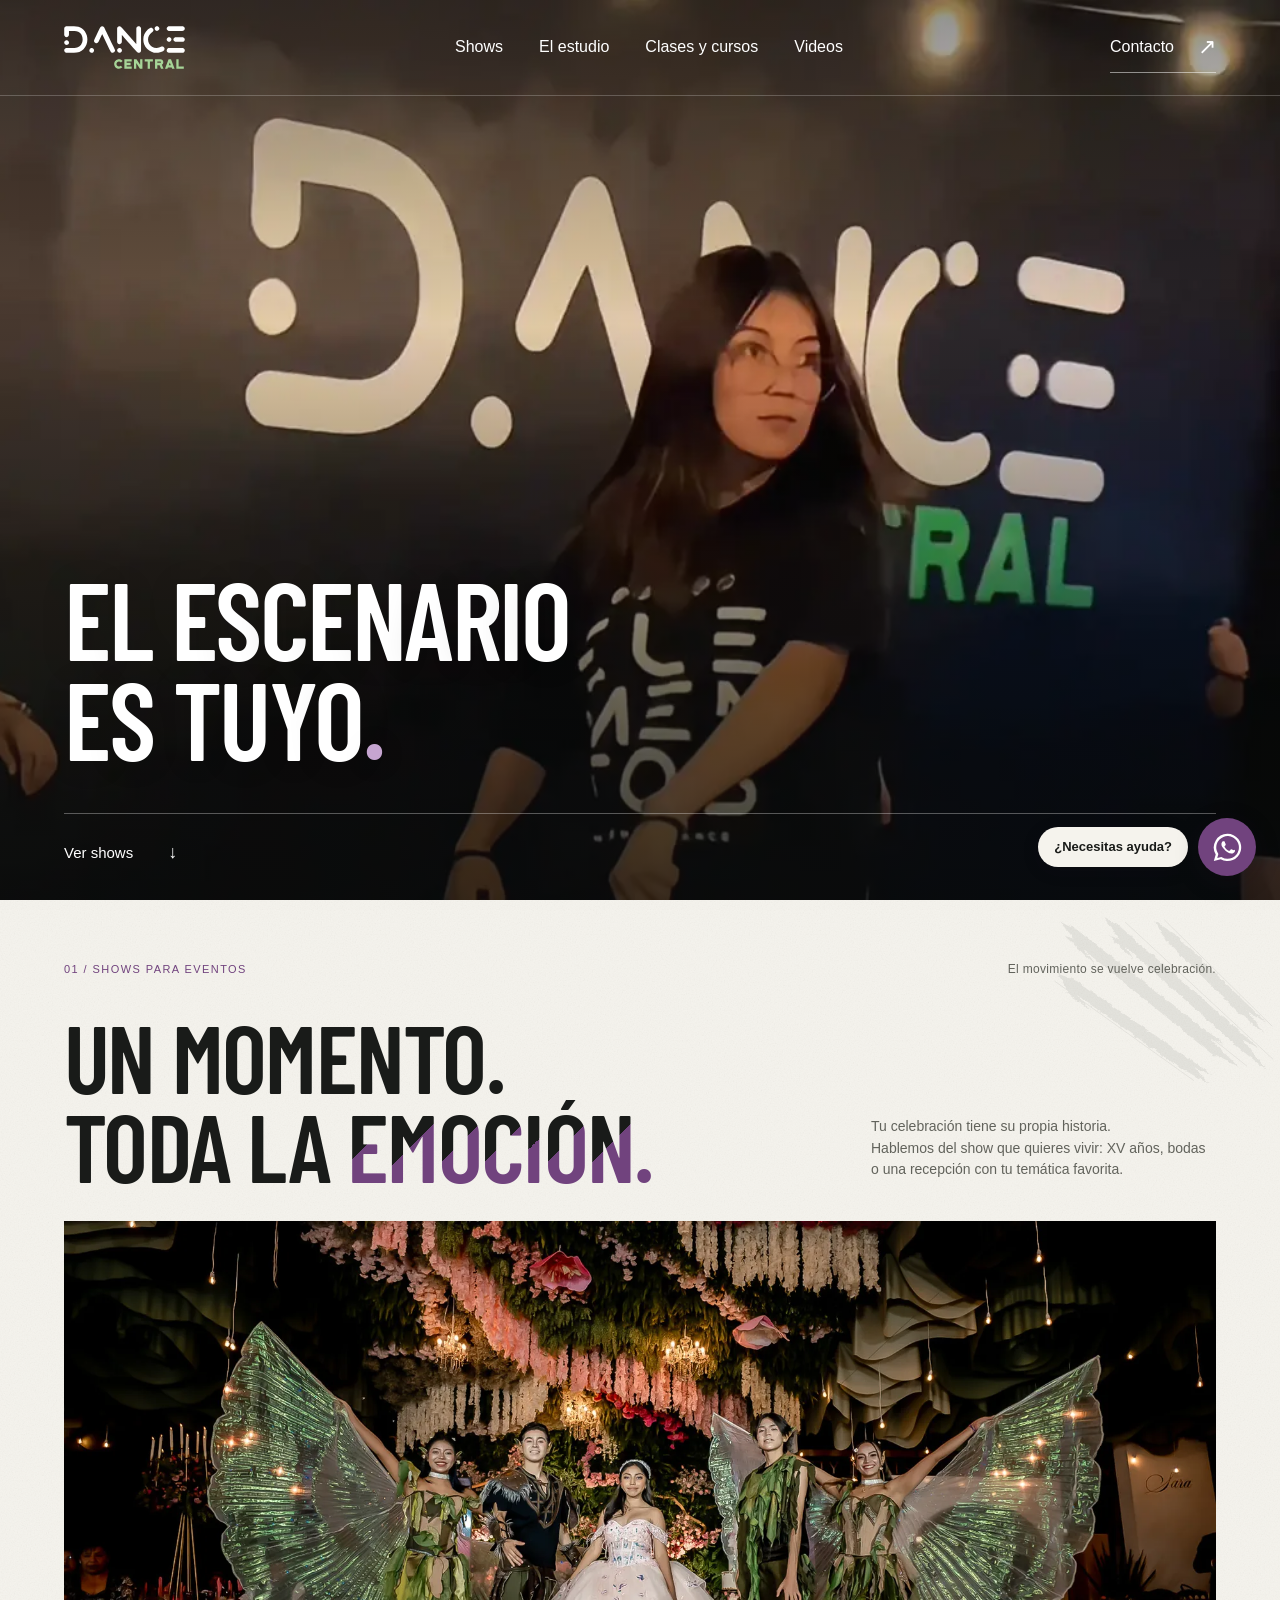
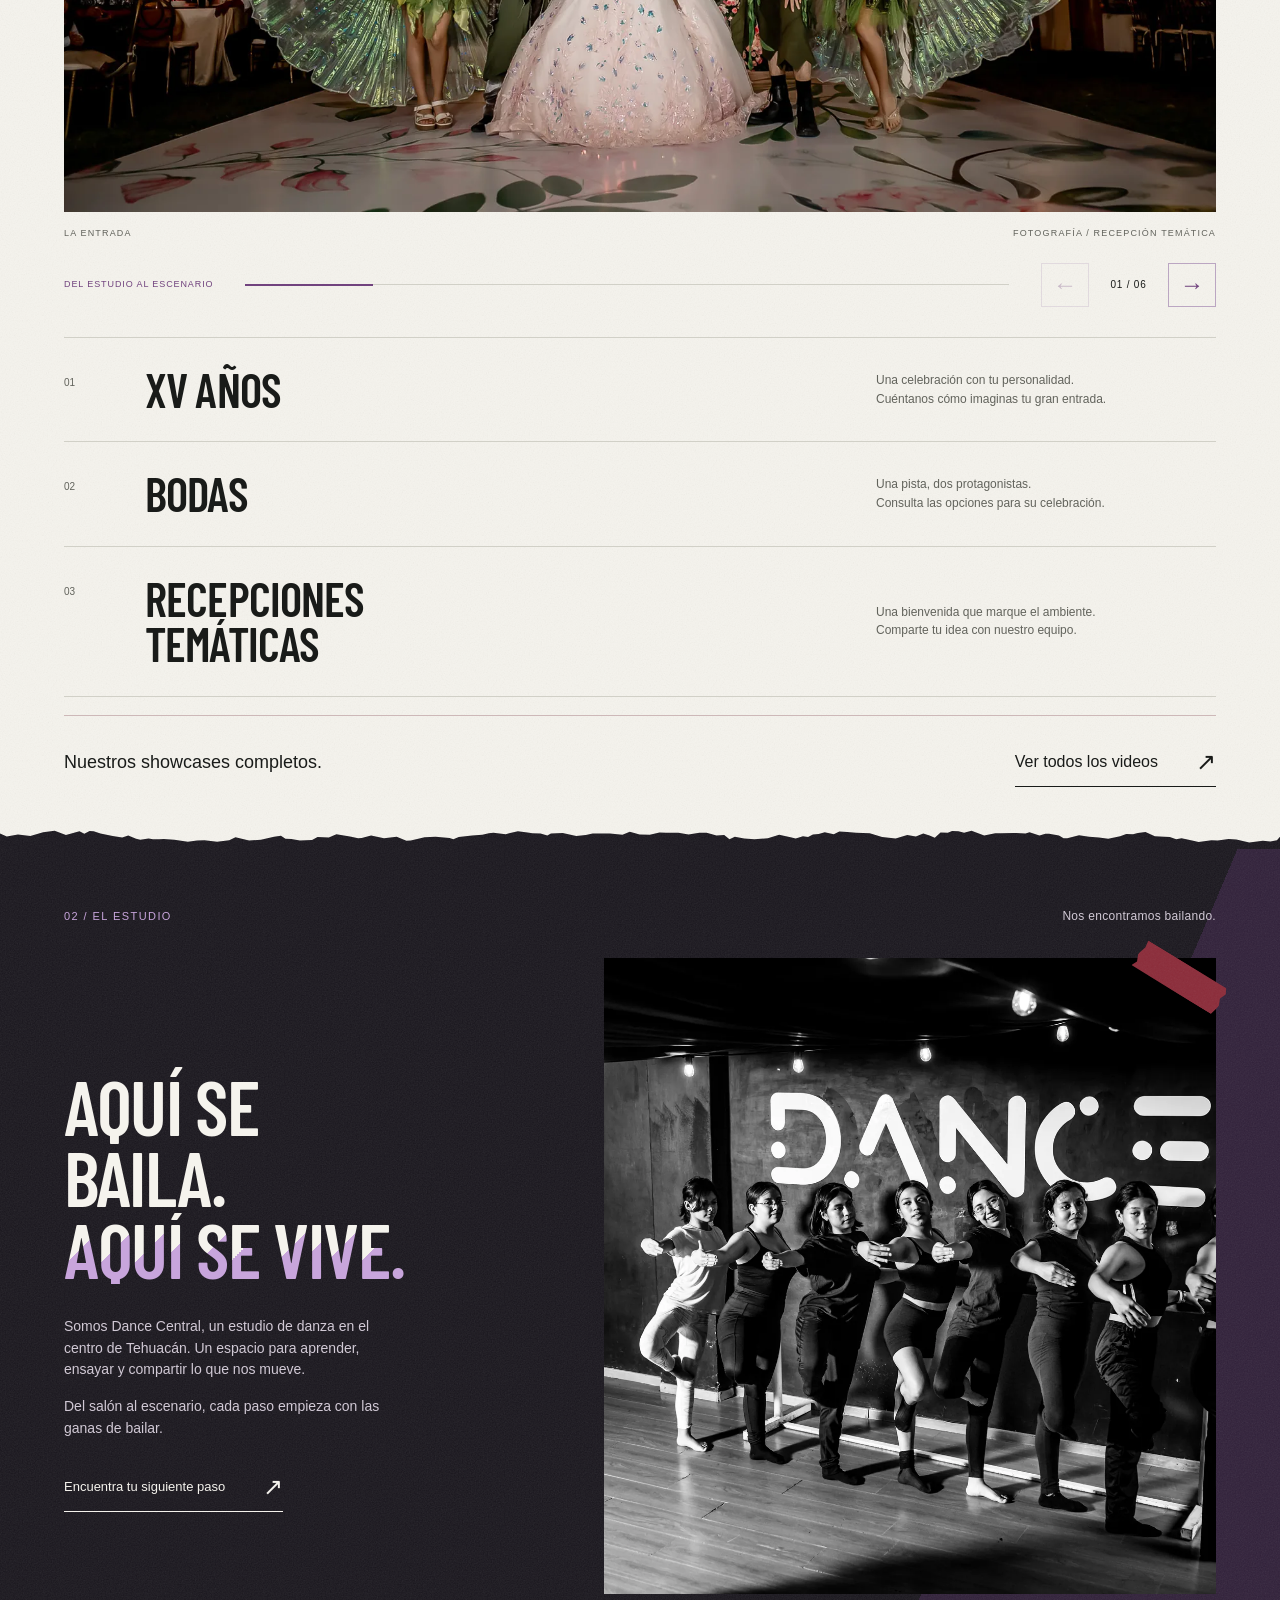
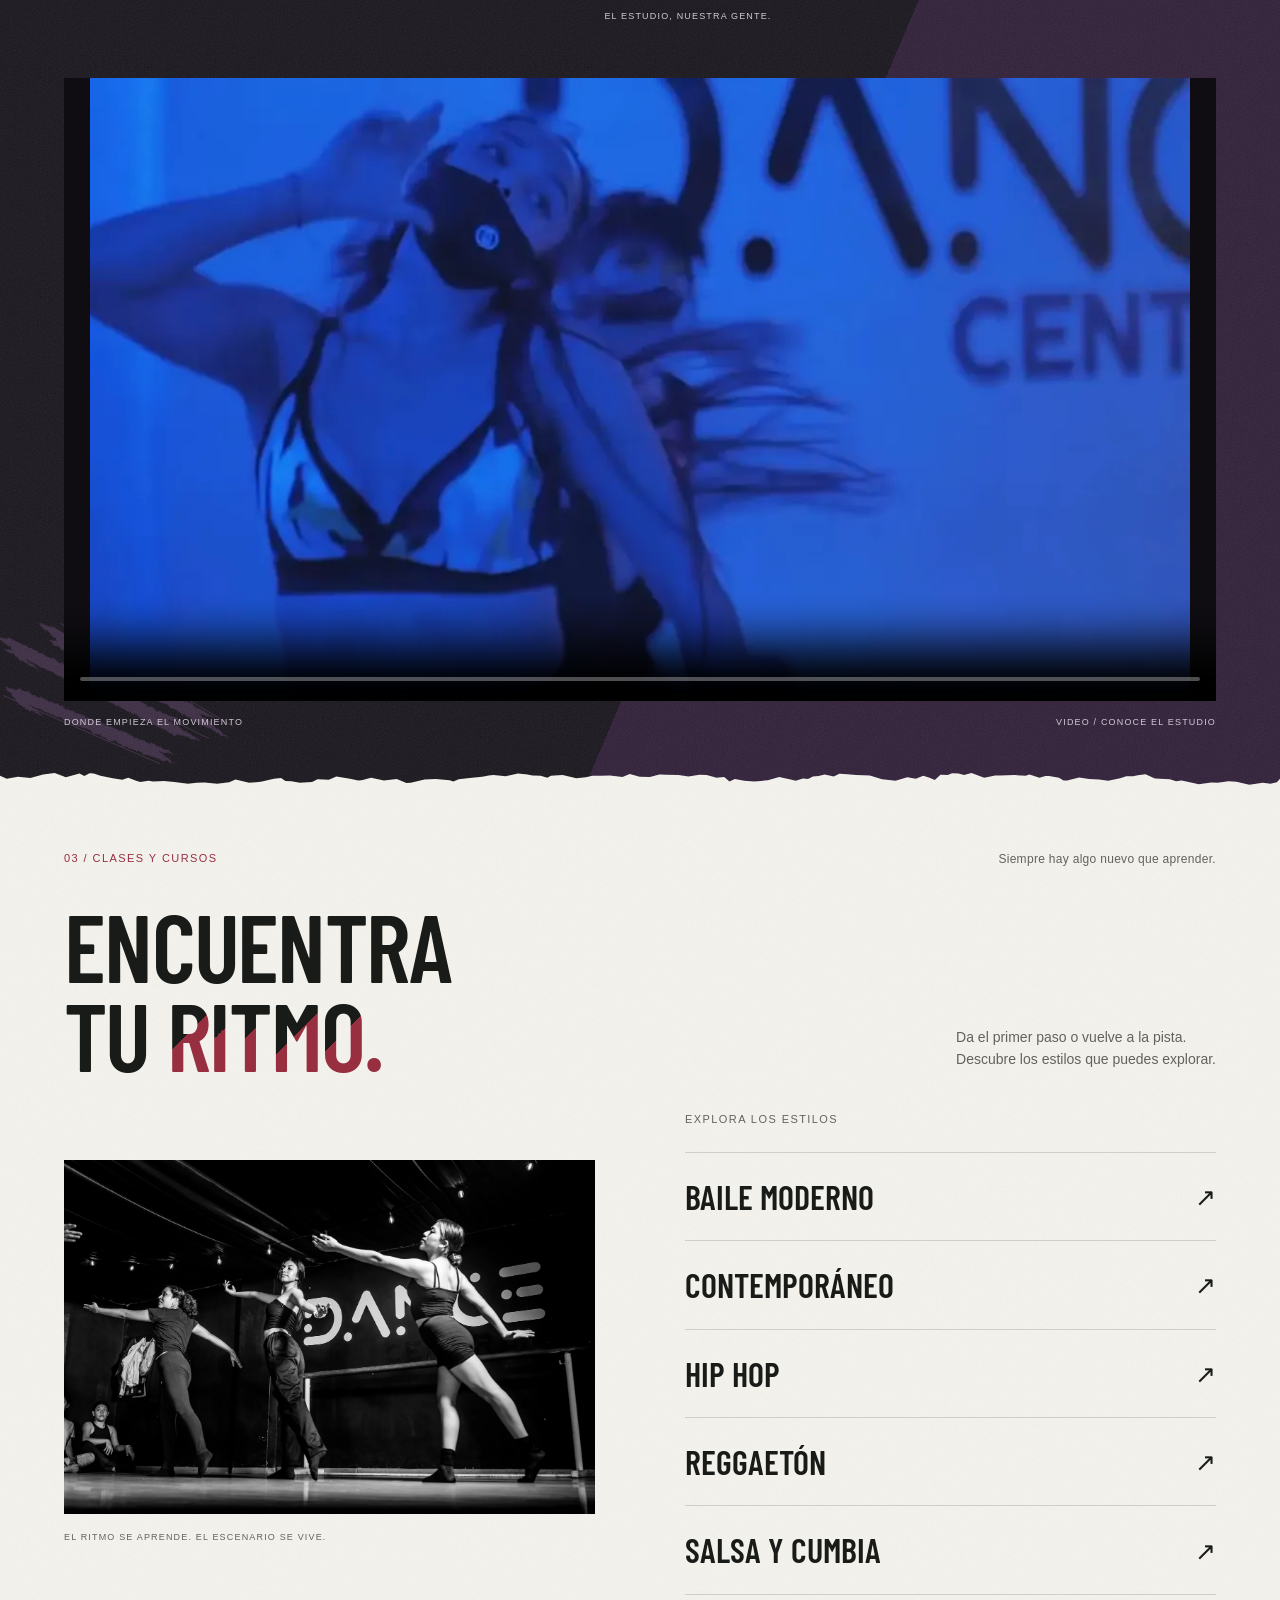
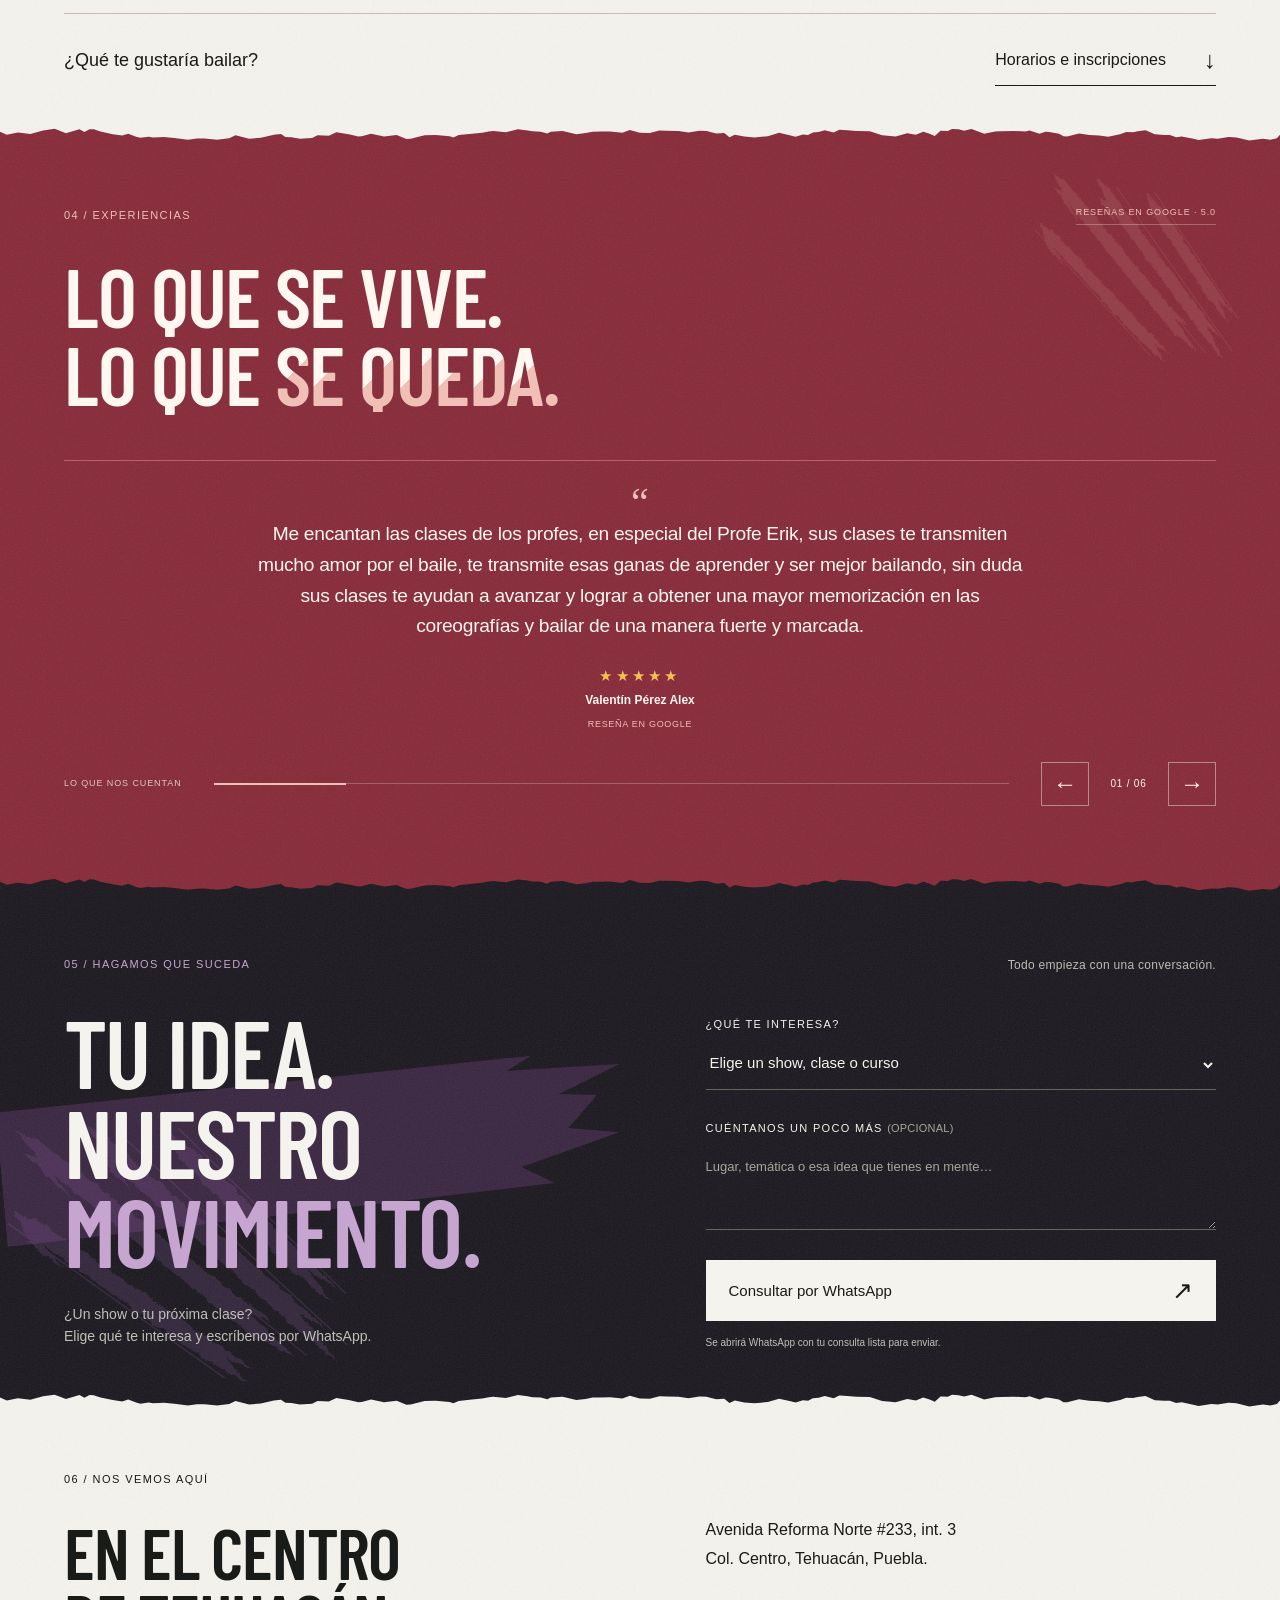
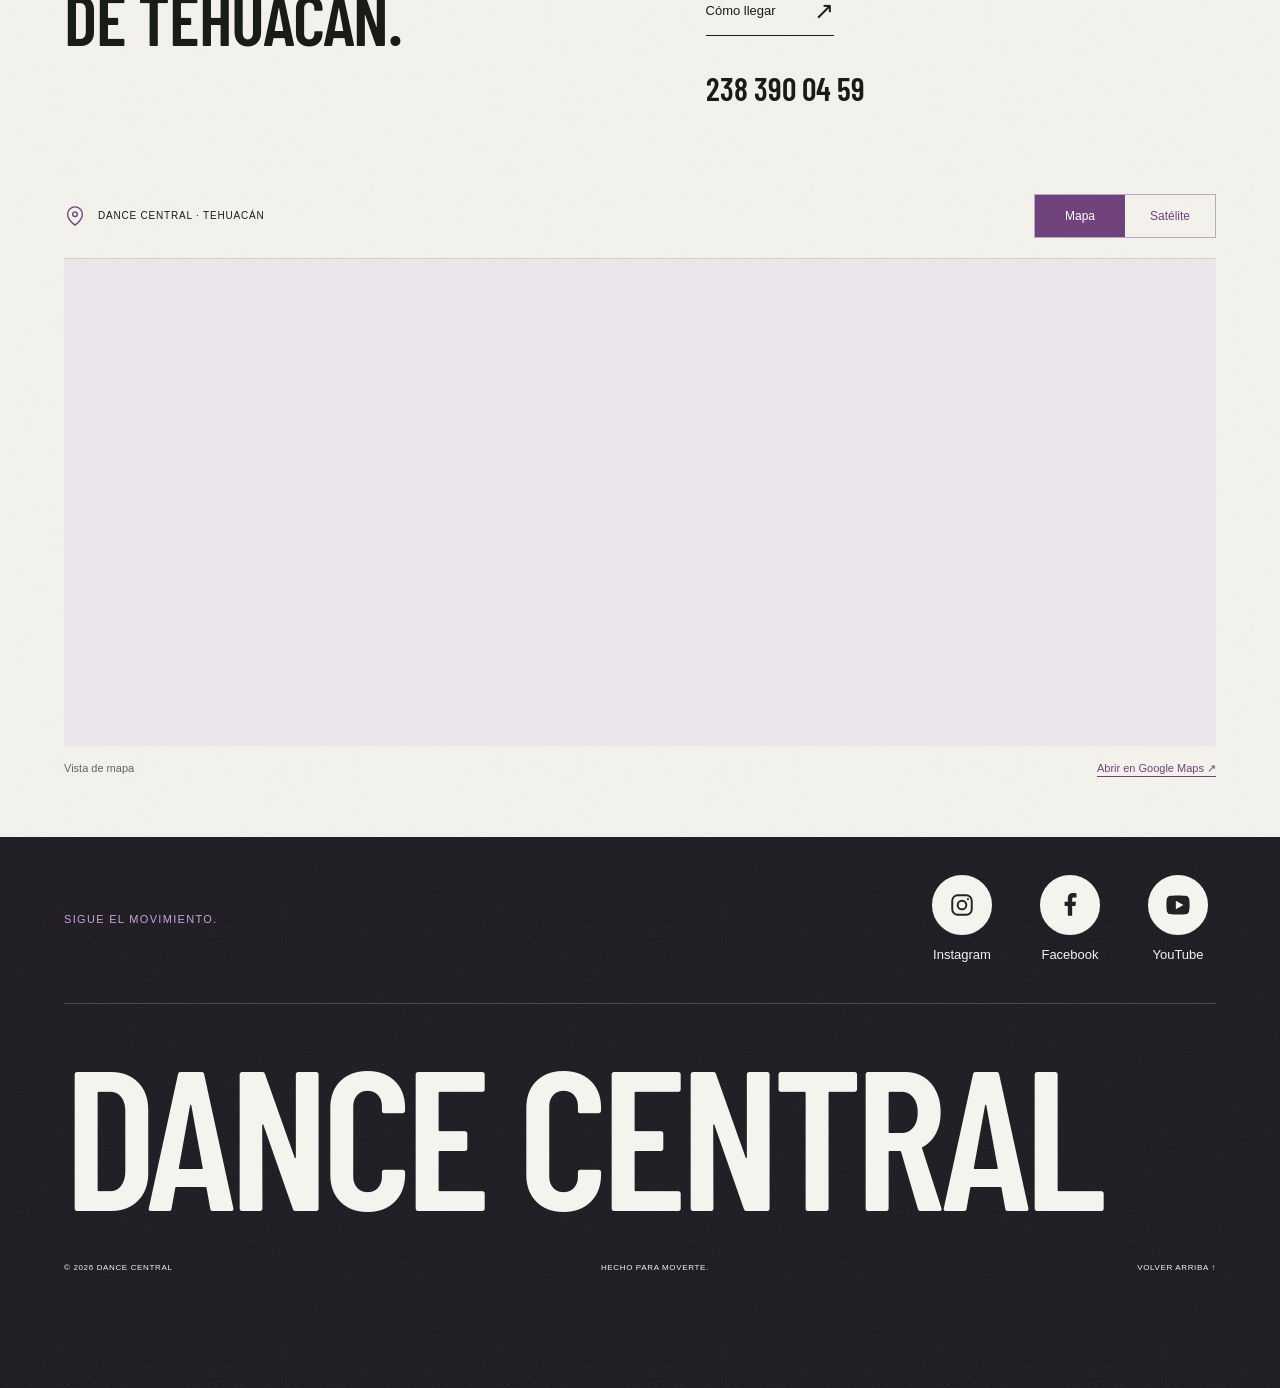
==== commit 834fb85e: "Paneles por disciplina, resenas reales y ajustes de header y carruseles" ====
--- a/index.html
+++ b/index.html
@@ -2,33 +2,33 @@
 <html lang="es-MX">
 <head>
   <meta charset="utf-8">
-  <meta name="robots" content="noindex, nofollow">
   <meta name="viewport" content="width=device-width, initial-scale=1">
   <meta name="theme-color" content="#171918">
   <meta name="description" content="Dance Central en Tehuacán. Shows para XV años, bodas y recepciones temáticas. Descubre nuestras clases de baile y consulta por WhatsApp.">
   <title>Dance Central — El escenario es tuyo.</title>
   <link rel="icon" href="assets/logos/dance-mark.svg" type="image/svg+xml">
   <link rel="preload" href="assets/fonts/barlow-condensed-semibold.ttf" as="font" type="font/ttf" crossorigin>
-  <link rel="stylesheet" href="css/styles.css?v=e73799199987">
+  <link rel="stylesheet" href="css/styles.css?v=22de05b68e9f">
   <link rel="stylesheet" href="css/poster-surfaces.css?v=3ea201aa07ca">
   <link rel="stylesheet" href="css/interactions.css?v=c1755b495113">
-  <script src="js/courses.js?v=42923f2453bb" defer></script>
-  <script src="js/main.js?v=4b035b68b050" defer></script>
+  <link rel="stylesheet" href="css/class-panels.css?v=2a88d2d6e20d">
+  <noscript><style>.style-panel[hidden]{display:block!important}</style></noscript>
+  <script src="js/courses.js?v=61c0678f898f" defer></script>
+  <script src="js/main.js?v=254d0f531523" defer></script>
 </head>
 <body>
   <a class="skip-link" href="#contenido">Saltar al contenido</a>
   <header class="site-header" id="cabecera">
     <a class="brand" href="#inicio" aria-label="Dance Central, inicio">
-      <img class="brand-mark" src="assets/logos/dance-mark.svg" alt="" width="44" height="48">
-      <span class="brand-name">DANCE<br>CENTRAL<span class="brand-caption">ESTUDIO DE DANZA</span></span>
+      <span class="brand-mark" aria-hidden="true"><span class="brand-word"></span><span class="brand-sub"></span></span>
     </a>
     <nav class="desktop-nav" aria-label="Navegación principal">
-      <a href="#shows">Shows</a><a href="#estudio">El estudio</a><a href="#clases">Clases y cursos</a>
+      <a href="#shows">Shows</a><a href="#estudio">El estudio</a><a href="#clases">Clases y cursos</a><a href="videos.html">Videos</a>
     </nav>
     <a class="header-contact" href="#contacto">Contacto <span aria-hidden="true">↗</span></a>
     <button class="menu-toggle" type="button" aria-controls="mobile-menu" aria-expanded="false"><span>Menú</span><i aria-hidden="true"></i></button>
     <nav class="mobile-menu" id="mobile-menu" aria-label="Navegación móvil" hidden>
-      <a href="#shows">Shows</a><a href="#estudio">El estudio</a><a href="#clases">Clases y cursos</a><a href="#contacto">Contacto ↗</a>
+      <a href="#shows">Shows</a><a href="#estudio">El estudio</a><a href="#clases">Clases y cursos</a><a href="videos.html">Videos</a><a href="#contacto">Contacto ↗</a>
       <span>TEHUACÁN, PUEBLA</span>
     </nav>
   </header>
@@ -50,44 +50,175 @@
       <div class="shows-intro"><h2 id="shows-title">UN MOMENTO.<br>TODA LA <em class="split-ink"><span class="sr-only">EMOCIÓN.</span><span aria-hidden="true"><span class="split-glyph">E</span><span class="split-glyph">M</span><span class="split-glyph">O</span><span class="split-glyph">C</span><span class="split-glyph">I</span><span class="split-glyph">Ó</span><span class="split-glyph">N</span><span class="split-glyph">.</span></span></em></h2><p>Tu celebración tiene su propia historia.<br>Hablemos del show que quieres vivir: XV años, bodas o una recepción con tu temática favorita.</p></div>
       <div class="media-carousel stage-carousel" data-carousel role="region" aria-roledescription="carrusel" aria-label="Dance Central, del estudio al escenario">
         <div class="carousel-track" id="stage-track" data-carousel-track tabindex="0" aria-label="Fotos y videos. Usa las flechas para recorrerlos.">
-          <figure class="carousel-slide stage-slide" role="group" aria-roledescription="diapositiva" aria-label="1 de 2: Dance Central en escena">
-            <div class="image-zoom"><img src="assets/media/show.webp" alt="Bailarines de Dance Central interpretando una coreografía en un escenario iluminado" width="1800" height="1202" loading="lazy"></div>
-            <figcaption><span>DANCE CENTRAL EN ESCENA</span><span>FOTOGRAFÍA / SHOW</span></figcaption>
-          </figure>
-          <figure class="carousel-slide stage-slide" role="group" aria-roledescription="diapositiva" aria-label="2 de 2: Conoce el estudio">
-            <video controls playsinline muted preload="none" poster="assets/media/hero-poster.webp" aria-label="Video de presentación del estudio Dance Central"><source src="assets/videos/video_dance_central.mp4" type="video/mp4"></video>
-            <figcaption><span>DONDE EMPIEZA EL MOVIMIENTO</span><span>VIDEO / CONOCE EL ESTUDIO</span></figcaption>
-          </figure>
-        </div>
-        <div class="carousel-bar"><p class="carousel-hint">DEL ESTUDIO AL ESCENARIO</p><div class="carousel-progress" aria-hidden="true"><span></span></div><div class="carousel-controls"><button type="button" data-carousel-prev aria-controls="stage-track" aria-label="Ver imagen o video anterior">←</button><span class="carousel-counter" data-carousel-count role="status" aria-live="polite" aria-atomic="true">01 / 02</span><button type="button" data-carousel-next aria-controls="stage-track" aria-label="Ver siguiente imagen o video">→</button></div></div>
+          <figure class="carousel-slide stage-slide" role="group" aria-roledescription="diapositiva" aria-label="1 de 6: La entrada">
+            <div class="image-zoom"><img src="assets/media/show-xv-entrada.webp" alt="Quinceañera con vestido rosa pálido rodeada por cuatro bailarines de Dance Central con alas iridiscentes, bajo un techo de flores" width="1800" height="924" loading="lazy"></div>
+            <figcaption><span>LA ENTRADA</span><span>FOTOGRAFÍA / RECEPCIÓN TEMÁTICA</span></figcaption>
+          </figure>
+          <figure class="carousel-slide stage-slide" role="group" aria-roledescription="diapositiva" aria-label="2 de 6: El vals">
+            <div class="image-zoom"><img src="assets/media/show-xv-vals.webp" alt="Quinceañera bailando el vals acompañada de dos chambelanes de traje en una pista decorada con flores" width="1800" height="923" loading="lazy"></div>
+            <figcaption><span>EL VALS</span><span>FOTOGRAFÍA / XV AÑOS</span></figcaption>
+          </figure>
+          <figure class="carousel-slide stage-slide" role="group" aria-roledescription="diapositiva" aria-label="3 de 6: El show">
+            <div class="image-zoom"><img src="assets/media/show-crew.webp" alt="Bailarines de Dance Central con sacos de lentejuelas plateadas durante un show en un evento" width="1800" height="923" loading="lazy"></div>
+            <figcaption><span>EL SHOW</span><span>FOTOGRAFÍA / EVENTO</span></figcaption>
+          </figure>
+          <figure class="carousel-slide stage-slide" role="group" aria-roledescription="diapositiva" aria-label="4 de 6: El cierre">
+            <div class="image-zoom"><img src="assets/media/show-cierre.webp" alt="Bailarines de Dance Central celebrando entre confeti y chispas frías al cierre del show" width="1800" height="924" loading="lazy"></div>
+            <figcaption><span>EL CIERRE</span><span>FOTOGRAFÍA / EVENTO</span></figcaption>
+          </figure>
+          <figure class="carousel-slide stage-slide" role="group" aria-roledescription="diapositiva" aria-label="5 de 6: Ritmos latinos en escena">
+            <video controls playsinline preload="none" poster="assets/media/escenario-latinos-poster.webp" aria-label="Video de una coreografía de ritmos latinos de Dance Central en el escenario"><source src="assets/media/escenario-latinos.mp4" type="video/mp4"></video>
+            <figcaption><span>RITMOS LATINOS EN ESCENA</span><span>VIDEO / SHOWCASE</span></figcaption>
+          </figure>
+          <figure class="carousel-slide stage-slide" role="group" aria-roledescription="diapositiva" aria-label="6 de 6: Un vals en el escenario">
+            <video controls playsinline preload="none" poster="assets/media/escenario-vals-xv-poster.webp" aria-label="Video de un vals de XV años interpretado por Dance Central en el escenario"><source src="assets/media/escenario-vals-xv.mp4" type="video/mp4"></video>
+            <figcaption><span>UN VALS EN EL ESCENARIO</span><span>VIDEO / XV AÑOS</span></figcaption>
+          </figure>
+        </div>
+        <div class="carousel-bar"><p class="carousel-hint">DEL ESTUDIO AL ESCENARIO</p><div class="carousel-progress" aria-hidden="true"><span></span></div><div class="carousel-controls"><button type="button" data-carousel-prev aria-controls="stage-track" aria-label="Ver imagen o video anterior">←</button><span class="carousel-counter" data-carousel-count role="status" aria-live="polite" aria-atomic="true">01 / 06</span><button type="button" data-carousel-next aria-controls="stage-track" aria-label="Ver siguiente imagen o video">→</button></div></div>
       </div>
       <div class="show-list">
-        <a class="show-row" href="#contacto" data-event="XV años"><span class="row-number">01</span><h3>XV AÑOS</h3><p>Una celebración con tu personalidad.<br>Cuéntanos cómo imaginas tu gran entrada.</p><span class="row-arrow" aria-hidden="true">↗</span></a>
-        <a class="show-row" href="#contacto" data-event="Boda"><span class="row-number">02</span><h3>BODAS</h3><p>Una pista, dos protagonistas.<br>Consulta las opciones para su celebración.</p><span class="row-arrow" aria-hidden="true">↗</span></a>
-        <a class="show-row" href="#contacto" data-event="Recepción temática"><span class="row-number">03</span><h3>RECEPCIONES<br>TEMÁTICAS</h3><p>Una bienvenida que marque el ambiente.<br>Comparte tu idea con nuestro equipo.</p><span class="row-arrow" aria-hidden="true">↗</span></a>
+        <a class="show-row" href="#contacto" data-event="XV años"><span class="row-number">01</span><h3>XV AÑOS</h3><p>Una celebración con tu personalidad.<br>Cuéntanos cómo imaginas tu gran entrada.</p></a>
+        <a class="show-row" href="#contacto" data-event="Boda"><span class="row-number">02</span><h3>BODAS</h3><p>Una pista, dos protagonistas.<br>Consulta las opciones para su celebración.</p></a>
+        <a class="show-row" href="#contacto" data-event="Recepción temática"><span class="row-number">03</span><h3>RECEPCIONES<br>TEMÁTICAS</h3><p>Una bienvenida que marque el ambiente.<br>Comparte tu idea con nuestro equipo.</p></a>
+      </div>
+      <div class="class-enquiry">
+        <p>Nuestros showcases completos.</p>
+        <a class="text-link" href="videos.html">Ver todos los videos <span aria-hidden="true">↗</span></a>
       </div>
     </section>
 
     <section class="studio section-space" id="estudio" aria-labelledby="studio-title">
       <div class="section-heading"><p class="eyebrow">02 / EL ESTUDIO</p><span class="small-note">Nos encontramos bailando.</span></div>
       <div class="studio-layout"><div class="studio-copy"><h2 id="studio-title">AQUÍ SE<br>BAILA.<br><em><span class="split-ink"><span class="sr-only">AQUÍ</span><span aria-hidden="true"><span class="split-glyph">A</span><span class="split-glyph">Q</span><span class="split-glyph">U</span><span class="split-glyph">Í</span></span></span> <span class="split-ink"><span class="sr-only">SE</span><span aria-hidden="true"><span class="split-glyph">S</span><span class="split-glyph">E</span></span></span> <span class="split-ink"><span class="sr-only">VIVE.</span><span aria-hidden="true"><span class="split-glyph">V</span><span class="split-glyph">I</span><span class="split-glyph">V</span><span class="split-glyph">E</span><span class="split-glyph">.</span></span></span></em></h2><p>Somos Dance Central, un estudio de danza en el centro de Tehuacán. Un espacio para aprender, ensayar y compartir lo que nos mueve.</p><p>Del salón al escenario, cada paso empieza con las ganas de bailar.</p><a class="text-link" href="#clases">Encuentra tu siguiente paso <span aria-hidden="true">↗</span></a></div>
-        <figure class="studio-photo"><div class="image-zoom"><img src="assets/media/community.webp" alt="Grupo de bailarines reunidos en el estudio Dance Central" width="1500" height="1125" loading="lazy"></div><figcaption>EL ESTUDIO, NUESTRA GENTE.</figcaption></figure>
-      </div>
+        <figure class="studio-photo"><div class="image-zoom"><img src="assets/media/estudio-grupo.webp" alt="Alumnas de Dance Central alineadas en la barra durante una clase, frente al logotipo pintado en la pared del salón" width="1200" height="1248" loading="lazy"></div><figcaption>EL ESTUDIO, NUESTRA GENTE.</figcaption></figure>
+      </div>
+      <figure class="studio-film">
+        <video controls playsinline preload="none" poster="assets/media/estudio-video-poster.webp" aria-label="Video del estudio Dance Central y sus clases"><source src="assets/media/video_dance_central.mp4" type="video/mp4"></video>
+        <figcaption><span>DONDE EMPIEZA EL MOVIMIENTO</span><span>VIDEO / CONOCE EL ESTUDIO</span></figcaption>
+      </figure>
     </section>
 
     <section class="classes section-space" id="clases" aria-labelledby="classes-title">
       <div class="section-heading"><p class="eyebrow">03 / CLASES Y CURSOS</p><span class="small-note">Siempre hay algo nuevo que aprender.</span></div>
       <div class="classes-title"><h2 id="classes-title">ENCUENTRA<br>TU <em class="split-ink"><span class="sr-only">RITMO.</span><span aria-hidden="true"><span class="split-glyph">R</span><span class="split-glyph">I</span><span class="split-glyph">T</span><span class="split-glyph">M</span><span class="split-glyph">O</span><span class="split-glyph">.</span></span></em></h2><p>Da el primer paso o vuelve a la pista.<br>Descubre los estilos que puedes explorar.</p></div>
-      <div class="class-layout">
-        <figure class="class-poster"><div class="image-zoom"><img src="assets/media/dance-rhythm.webp" alt="Bailarines de Dance Central en una presentación, con vestuario azul y negro" width="1500" height="1002" loading="lazy"></div><figcaption>EL RITMO SE APRENDE. EL ESCENARIO SE VIVE.</figcaption></figure>
+      <div class="class-layout" id="class-browse">
+        <figure class="class-poster"><div class="image-zoom"><img src="assets/media/clase-poster.webp" alt="Tres bailarinas de Dance Central ensayando una secuencia en el salón, con el logotipo del estudio al fondo" width="1500" height="1001" loading="lazy"></div><figcaption>EL RITMO SE APRENDE. EL ESCENARIO SE VIVE.</figcaption></figure>
         <div class="class-options"><p class="eyebrow">EXPLORA LOS ESTILOS</p>
-          <details open><summary>BAILE MODERNO <span aria-hidden="true"></span></summary><div class="class-detail"><p>Movimiento, expresión y coreografía para desarrollar tu estilo.</p></div></details>
-          <details><summary>SALSA Y CUMBIA <span aria-hidden="true"></span></summary><div class="class-detail"><p>Ritmo y conexión para disfrutar la pista, también desde tus primeros pasos.</p></div></details>
-          <details><summary>HIP HOP <span aria-hidden="true"></span></summary><div class="class-detail"><p>Musicalidad, energía y expresión a través de la danza urbana.</p></div></details>
-          
-        </div>
-      </div>
-      <div class="courses" id="cursos"><div class="courses-heading"><p class="eyebrow">CARTELERA / CLASES, CURSOS Y TALLERES</p><h3>UN NUEVO RETO.<br>OTRA FORMA DE <span class="split-ink"><span class="sr-only">BAILAR.</span><span aria-hidden="true"><span class="split-glyph">B</span><span class="split-glyph">A</span><span class="split-glyph">I</span><span class="split-glyph">L</span><span class="split-glyph">A</span><span class="split-glyph">R</span><span class="split-glyph">.</span></span></span></h3></div><div class="courses-copy"><p>Intensivos, talleres y cursos de temporada para seguir explorando el movimiento.</p></div></div>
+          <ul class="style-list">
+            <li><a class="style-link" href="#estilo-baile-moderno" data-style="baile-moderno">BAILE MODERNO <span aria-hidden="true">↗</span></a></li>
+            <li><a class="style-link" href="#estilo-contemporaneo" data-style="contemporaneo">CONTEMPORÁNEO <span aria-hidden="true">↗</span></a></li>
+            <li><a class="style-link" href="#estilo-hip-hop" data-style="hip-hop">HIP HOP <span aria-hidden="true">↗</span></a></li>
+            <li><a class="style-link" href="#estilo-reggaeton" data-style="reggaeton">REGGAETÓN <span aria-hidden="true">↗</span></a></li>
+            <li><a class="style-link" href="#estilo-salsa-y-cumbia" data-style="salsa-y-cumbia">SALSA Y CUMBIA <span aria-hidden="true">↗</span></a></li>
+          </ul>
+        </div>
+      </div>
+
+      <article class="style-panel" id="estilo-baile-moderno" aria-labelledby="estilo-baile-moderno-t" hidden>
+        <a class="panel-back" href="#clases"><span aria-hidden="true">←</span> VOLVER A LOS ESTILOS</a>
+        <h3 id="estilo-baile-moderno-t" tabindex="-1">BAILE MODERNO</h3>
+        <p class="panel-lead">Coreografía, musicalidad y presencia escénica.</p>
+        <div class="panel-body">
+          <div class="panel-copy">
+            <p>Trabajamos secuencias completas: cómo entra el cuerpo en la música, cómo se arma una coreografía y cómo se lleva al escenario.</p>
+            <p>Es el estilo que más se ve en nuestras presentaciones y shows.</p>
+            <a class="text-link" href="#contacto" data-event="Baile moderno">Consulta horarios y costos <span aria-hidden="true">↓</span></a>
+          </div>
+          <div class="panel-media media-carousel panel-carousel" data-carousel role="region" aria-roledescription="carrusel" aria-label="Fotos de la clase de baile moderno">
+            <div class="carousel-track" data-carousel-track tabindex="0" aria-label="Fotos de la clase. Usa las flechas para recorrerlas.">
+              <figure class="carousel-slide" role="group" aria-roledescription="diapositiva" aria-label="1 de 3"><img src="assets/media/estilo-baile-moderno-1.webp" alt="Alumnas de la clase de baile moderno de Dance Central en posición durante una coreografía" width="1200" height="801" loading="lazy"></figure>
+              <figure class="carousel-slide" role="group" aria-roledescription="diapositiva" aria-label="2 de 3"><img src="assets/media/estilo-baile-moderno-2.webp" alt="Grupo numeroso de la clase de baile moderno alineado frente al espejo del salón" width="1200" height="801" loading="lazy"></figure>
+              <figure class="carousel-slide" role="group" aria-roledescription="diapositiva" aria-label="3 de 3"><img src="assets/media/estilo-baile-moderno-3.webp" alt="Bailarinas de Dance Central marcando un paso de baile moderno frente al logotipo del estudio" width="1200" height="801" loading="lazy"></figure>
+            </div>
+            <div class="carousel-bar"><div class="carousel-progress" aria-hidden="true"><span></span></div><div class="carousel-controls"><button type="button" data-carousel-prev aria-label="Ver foto anterior">←</button><span class="carousel-counter" data-carousel-count role="status" aria-live="polite" aria-atomic="true">01 / 03</span><button type="button" data-carousel-next aria-label="Ver siguiente foto">→</button></div></div>
+          </div>
+        </div>
+      </article>
+
+      <article class="style-panel" id="estilo-contemporaneo" aria-labelledby="estilo-contemporaneo-t" hidden>
+        <a class="panel-back" href="#clases"><span aria-hidden="true">←</span> VOLVER A LOS ESTILOS</a>
+        <h3 id="estilo-contemporaneo-t" tabindex="-1">CONTEMPORÁNEO</h3>
+        <p class="panel-lead">Técnica, trabajo de suelo y expresión.</p>
+        <div class="panel-body">
+          <div class="panel-copy">
+            <p>Se trabaja la calidad del movimiento, el uso del peso y la respiración. Menos pasos contados y más búsqueda de un lenguaje propio.</p>
+            <p>Es la base técnica que sostiene a los demás estilos del estudio.</p>
+            <a class="text-link" href="#contacto" data-event="Contemporáneo">Consulta horarios y costos <span aria-hidden="true">↓</span></a>
+          </div>
+          <div class="panel-media media-carousel panel-carousel" data-carousel role="region" aria-roledescription="carrusel" aria-label="Fotos de la clase de contemporáneo">
+            <div class="carousel-track" data-carousel-track tabindex="0" aria-label="Fotos de la clase. Usa las flechas para recorrerlas.">
+              <figure class="carousel-slide" role="group" aria-roledescription="diapositiva" aria-label="1 de 3"><img src="assets/media/estilo-contemporaneo-1.webp" alt="Bailarina de Dance Central extendiendo una pierna durante una clase de contemporáneo" width="1200" height="801" loading="lazy"></figure>
+              <figure class="carousel-slide" role="group" aria-roledescription="diapositiva" aria-label="2 de 3"><img src="assets/media/estilo-contemporaneo-2.webp" alt="Alumnas de contemporáneo trabajando una secuencia de suelo en el salón" width="1200" height="801" loading="lazy"></figure>
+              <figure class="carousel-slide" role="group" aria-roledescription="diapositiva" aria-label="3 de 3"><img src="assets/media/estilo-contemporaneo-3.webp" alt="Grupo de contemporáneo con los brazos en alto durante el calentamiento" width="1200" height="801" loading="lazy"></figure>
+            </div>
+            <div class="carousel-bar"><div class="carousel-progress" aria-hidden="true"><span></span></div><div class="carousel-controls"><button type="button" data-carousel-prev aria-label="Ver foto anterior">←</button><span class="carousel-counter" data-carousel-count role="status" aria-live="polite" aria-atomic="true">01 / 03</span><button type="button" data-carousel-next aria-label="Ver siguiente foto">→</button></div></div>
+          </div>
+        </div>
+      </article>
+
+      <article class="style-panel" id="estilo-hip-hop" aria-labelledby="estilo-hip-hop-t" hidden>
+        <a class="panel-back" href="#clases"><span aria-hidden="true">←</span> VOLVER A LOS ESTILOS</a>
+        <h3 id="estilo-hip-hop-t" tabindex="-1">HIP HOP</h3>
+        <p class="panel-lead">Musicalidad, energía y danza urbana.</p>
+        <div class="panel-body">
+          <div class="panel-copy">
+            <p>Grooves, aislamientos y coreografía urbana. El estilo de la calle llevado al salón y al escenario.</p>
+            <p>Se baila en grupo y se arma rutina desde las primeras clases.</p>
+            <a class="text-link" href="#contacto" data-event="Hip hop">Consulta horarios y costos <span aria-hidden="true">↓</span></a>
+          </div>
+          <div class="panel-media media-carousel panel-carousel" data-carousel role="region" aria-roledescription="carrusel" aria-label="Fotos de la clase de hip hop">
+            <div class="carousel-track" data-carousel-track tabindex="0" aria-label="Fotos de la clase. Usa las flechas para recorrerlas.">
+              <figure class="carousel-slide" role="group" aria-roledescription="diapositiva" aria-label="1 de 3"><img src="assets/media/estilo-hip-hop-1.webp" alt="Grupo mixto de la clase de hip hop de Dance Central bailando bajo luces rosas, con el logotipo del estudio al fondo" width="1200" height="801" loading="lazy"></figure>
+              <figure class="carousel-slide" role="group" aria-roledescription="diapositiva" aria-label="2 de 3"><img src="assets/media/estilo-hip-hop-2.webp" alt="Alumnos de hip hop marcando un paso al frente del grupo durante la clase" width="1200" height="801" loading="lazy"></figure>
+              <figure class="carousel-slide" role="group" aria-roledescription="diapositiva" aria-label="3 de 3"><img src="assets/media/estilo-hip-hop-3.webp" alt="Instructor de hip hop guiando la coreografía con el grupo detrás, en el salón iluminado de colores" width="1200" height="801" loading="lazy"></figure>
+            </div>
+            <div class="carousel-bar"><div class="carousel-progress" aria-hidden="true"><span></span></div><div class="carousel-controls"><button type="button" data-carousel-prev aria-label="Ver foto anterior">←</button><span class="carousel-counter" data-carousel-count role="status" aria-live="polite" aria-atomic="true">01 / 03</span><button type="button" data-carousel-next aria-label="Ver siguiente foto">→</button></div></div>
+          </div>
+        </div>
+      </article>
+
+      <article class="style-panel" id="estilo-reggaeton" aria-labelledby="estilo-reggaeton-t" hidden>
+        <a class="panel-back" href="#clases"><span aria-hidden="true">←</span> VOLVER A LOS ESTILOS</a>
+        <h3 id="estilo-reggaeton-t" tabindex="-1">REGGAETÓN</h3>
+        <p class="panel-lead">Actitud, ritmo urbano latino y cuerpo completo.</p>
+        <div class="panel-body">
+          <div class="panel-copy">
+            <p>Trabajo de cadera, control del peso y presencia. Coreografía pensada para sentirse bien bailándola.</p>
+            <p>La clase se da con la iluminación del salón montada, así que la sensación es de escenario desde el primer día.</p>
+            <a class="text-link" href="#contacto" data-event="Reggaetón">Consulta horarios y costos <span aria-hidden="true">↓</span></a>
+          </div>
+          <div class="panel-media media-carousel panel-carousel" data-carousel role="region" aria-roledescription="carrusel" aria-label="Fotos de la clase de reggaetón">
+            <div class="carousel-track" data-carousel-track tabindex="0" aria-label="Fotos de la clase. Usa las flechas para recorrerlas.">
+              <figure class="carousel-slide" role="group" aria-roledescription="diapositiva" aria-label="1 de 3"><img src="assets/media/estilo-reggaeton-1.webp" alt="Alumnas de reggaetón de Dance Central bajo las luces de colores del salón" width="1200" height="801" loading="lazy"></figure>
+              <figure class="carousel-slide" role="group" aria-roledescription="diapositiva" aria-label="2 de 3"><img src="assets/media/estilo-reggaeton-2.webp" alt="Grupo de reggaetón marcando una coreografía con iluminación de escenario" width="1200" height="801" loading="lazy"></figure>
+              <figure class="carousel-slide" role="group" aria-roledescription="diapositiva" aria-label="3 de 3"><img src="assets/media/estilo-reggaeton-3.webp" alt="Bailarinas de reggaetón de Dance Central durante un ensayo nocturno" width="1200" height="801" loading="lazy"></figure>
+            </div>
+            <div class="carousel-bar"><div class="carousel-progress" aria-hidden="true"><span></span></div><div class="carousel-controls"><button type="button" data-carousel-prev aria-label="Ver foto anterior">←</button><span class="carousel-counter" data-carousel-count role="status" aria-live="polite" aria-atomic="true">01 / 03</span><button type="button" data-carousel-next aria-label="Ver siguiente foto">→</button></div></div>
+          </div>
+        </div>
+      </article>
+
+      <article class="style-panel" id="estilo-salsa-y-cumbia" aria-labelledby="estilo-salsa-y-cumbia-t" hidden>
+        <a class="panel-back" href="#clases"><span aria-hidden="true">←</span> VOLVER A LOS ESTILOS</a>
+        <h3 id="estilo-salsa-y-cumbia-t" tabindex="-1">SALSA Y CUMBIA</h3>
+        <p class="panel-lead">Baile de pareja y ritmos latinos.</p>
+        <div class="panel-body">
+          <div class="panel-copy">
+            <p>Pasos, vueltas y conexión con la pareja. Ritmo y confianza para disfrutar la pista, también desde los primeros pasos.</p>
+            <p>Es el estilo detrás de nuestro número de ritmos latinos en el escenario.</p>
+            <a class="text-link" href="#contacto" data-event="Salsa y cumbia">Consulta horarios y costos <span aria-hidden="true">↓</span></a>
+          </div>
+          <div class="panel-media">
+            <figure>
+              <video controls playsinline preload="none" poster="assets/media/escenario-latinos-poster.webp" aria-label="Video del número de ritmos latinos de Dance Central en el escenario"><source src="assets/media/escenario-latinos.mp4" type="video/mp4"></video>
+              <figcaption>RITMOS LATINOS EN ESCENA</figcaption>
+            </figure>
+          </div>
+        </div>
+      </article>
+
+      <div class="courses" id="cursos" hidden><div class="courses-heading"><p class="eyebrow">CARTELERA / CLASES, CURSOS Y TALLERES</p><h3>UN NUEVO RETO.<br>OTRA FORMA DE <span class="split-ink"><span class="sr-only">BAILAR.</span><span aria-hidden="true"><span class="split-glyph">B</span><span class="split-glyph">A</span><span class="split-glyph">I</span><span class="split-glyph">L</span><span class="split-glyph">A</span><span class="split-glyph">R</span><span class="split-glyph">.</span></span></span></h3></div><div class="courses-copy"><p>Intensivos, talleres y cursos de temporada para seguir explorando el movimiento.</p></div></div>
       <div class="course-gallery media-carousel" id="course-gallery" data-carousel role="region" aria-roledescription="carrusel" aria-label="Cartelera de clases, cursos y talleres" hidden>
         <div class="carousel-track course-track" id="course-track" data-carousel-track tabindex="0" aria-label="Carteles y videos. Usa las flechas para recorrerlos."></div>
         <div class="carousel-bar"><p class="carousel-hint">DESCUBRE LO QUE NOS MUEVE</p><div class="carousel-progress" aria-hidden="true"><span></span></div><div class="carousel-controls"><button type="button" id="courses-prev" data-carousel-prev aria-label="Ver cartel o video anterior" aria-controls="course-track">←</button><span class="carousel-counter" data-carousel-count role="status" aria-live="polite" aria-atomic="true"></span><button type="button" id="courses-next" data-carousel-next aria-label="Ver siguiente cartel o video" aria-controls="course-track">→</button></div></div>
@@ -96,12 +227,18 @@
     </section>
 
     <section class="testimonials section-space" id="testimonios" aria-labelledby="testimonials-title">
-      <div class="section-heading"><p class="eyebrow">04 / EXPERIENCIAS</p><span class="sample-label">TESTIMONIOS DE MUESTRA</span></div>
+      <div class="section-heading"><p class="eyebrow">04 / EXPERIENCIAS</p><span class="sample-label">RESEÑAS EN GOOGLE · 5.0</span></div>
       <div class="testimonials-heading"><h2 id="testimonials-title">LO QUE SE VIVE.<br>LO QUE <span class="split-ink"><span class="sr-only">SE QUEDA.</span><span aria-hidden="true"><span class="split-glyph">S</span><span class="split-glyph">E</span><span class="split-glyph"> </span><span class="split-glyph">Q</span><span class="split-glyph">U</span><span class="split-glyph">E</span><span class="split-glyph">D</span><span class="split-glyph">A</span><span class="split-glyph">.</span></span></span></h2></div>
-      <div class="testimonial-list">
-        <figure class="testimonial"><span class="quote-mark" aria-hidden="true">“</span><blockquote>Ver a mi hija disfrutar tanto su entrada fue lo más bonito de la noche. Era justo la emoción que imaginábamos para sus XV.</blockquote><figcaption><span class="testimonial-name">Una mamá, un gran momento</span><span>XV AÑOS · EJEMPLO</span></figcaption></figure>
-        <figure class="testimonial"><span class="quote-mark" aria-hidden="true">“</span><blockquote>Llegamos con nervios y terminamos disfrutando cada ensayo. Bailar juntos se convirtió en una de nuestras partes favoritas de la boda.</blockquote><figcaption><span class="testimonial-name">Dos personas, una pista</span><span>BODA · EJEMPLO</span></figcaption></figure>
-        <figure class="testimonial"><span class="quote-mark" aria-hidden="true">“</span><blockquote>Al principio me daba pena equivocarme. Ahora la clase es ese momento de la semana que siempre espero con ganas.</blockquote><figcaption><span class="testimonial-name">El gusto de volver a bailar</span><span>CLASES · EJEMPLO</span></figcaption></figure>
+      <div class="testimonial-carousel media-carousel" data-carousel data-carousel-autoplay="7000" role="region" aria-roledescription="carrusel" aria-label="Experiencias en Dance Central">
+        <div class="carousel-track" id="testimonial-track" data-carousel-track tabindex="0" aria-label="Testimonios. Usa las flechas para recorrerlos.">
+          <figure class="carousel-slide testimonial" role="group" aria-roledescription="diapositiva" aria-label="1 de 6"><span class="quote-mark" aria-hidden="true">“</span><blockquote>Me encantan las clases de los profes, en especial del Profe Erik, sus clases te transmiten mucho amor por el baile, te transmite esas ganas de aprender y ser mejor bailando, sin duda sus clases te ayudan a avanzar y lograr a obtener una mayor memorización en las coreografías y bailar de una manera fuerte y marcada.</blockquote><figcaption><span class="testimonial-stars" role="img" aria-label="5 de 5 estrellas">★★★★★</span><span class="testimonial-name">Valentín Pérez Alex</span><span>RESEÑA EN GOOGLE</span></figcaption></figure>
+          <figure class="carousel-slide testimonial" role="group" aria-roledescription="diapositiva" aria-label="2 de 6"><span class="quote-mark" aria-hidden="true">“</span><blockquote>ser xv de dance central fue una experiencia muy linda por la atención tan increíble y el ambiente siempre es muy cómodo con los maestros, al igual que la manera en que te hacen sacar lo mejor de ti y superarte</blockquote><figcaption><span class="testimonial-stars" role="img" aria-label="5 de 5 estrellas">★★★★★</span><span class="testimonial-name">Huerta Hernández Sofía</span><span>XV AÑOS · RESEÑA EN GOOGLE</span></figcaption></figure>
+          <figure class="carousel-slide testimonial" role="group" aria-roledescription="diapositiva" aria-label="3 de 6"><span class="quote-mark" aria-hidden="true">“</span><blockquote>Un super lugar para comenzar a bailar y romper estereotipos,super amables todos los maestros al igual que los compañeros,nadie te juzga y entre todos se ayudan para poder avanzar,se los recomiendo al máximo</blockquote><figcaption><span class="testimonial-stars" role="img" aria-label="5 de 5 estrellas">★★★★★</span><span class="testimonial-name">Joselin Martínez Hernández</span><span>RESEÑA EN GOOGLE</span></figcaption></figure>
+          <figure class="carousel-slide testimonial" role="group" aria-roledescription="diapositiva" aria-label="4 de 6"><span class="quote-mark" aria-hidden="true">“</span><blockquote>Me encanta este lugar, las clases son increíbles, divertidas y muy accesibles, aparte que los maestros están completamente capacitados para resolverte cualquier duda</blockquote><figcaption><span class="testimonial-stars" role="img" aria-label="5 de 5 estrellas">★★★★★</span><span class="testimonial-name">Monse Carrera</span><span>RESEÑA EN GOOGLE</span></figcaption></figure>
+          <figure class="carousel-slide testimonial" role="group" aria-roledescription="diapositiva" aria-label="5 de 6"><span class="quote-mark" aria-hidden="true">“</span><blockquote>es una excelente experiencia y un espacio muy seguro , además de que las clases y los profes son increíbles 10/10</blockquote><figcaption><span class="testimonial-stars" role="img" aria-label="5 de 5 estrellas">★★★★★</span><span class="testimonial-name">Ailee Soobinista</span><span>RESEÑA EN GOOGLE</span></figcaption></figure>
+          <figure class="carousel-slide testimonial" role="group" aria-roledescription="diapositiva" aria-label="6 de 6"><span class="quote-mark" aria-hidden="true">“</span><blockquote>Es un lugar muy agradable, y los profes son demasiado buenos enseñando. Recomiendo muchísimo este lugar ✨</blockquote><figcaption><span class="testimonial-stars" role="img" aria-label="5 de 5 estrellas">★★★★★</span><span class="testimonial-name">Karol Guadalupe Amado Lazcano</span><span>RESEÑA EN GOOGLE</span></figcaption></figure>
+        </div>
+        <div class="carousel-bar"><p class="carousel-hint">LO QUE NOS CUENTAN</p><div class="carousel-progress" aria-hidden="true"><span></span></div><div class="carousel-controls"><button type="button" data-carousel-prev aria-controls="testimonial-track" aria-label="Ver testimonio anterior">←</button><span class="carousel-counter" data-carousel-count role="status" aria-live="polite" aria-atomic="true">01 / 06</span><button type="button" data-carousel-next aria-controls="testimonial-track" aria-label="Ver siguiente testimonio">→</button></div></div>
       </div>
     </section>
 
@@ -110,7 +247,7 @@
       <div class="contact-layout"><div class="contact-copy"><h2 id="contact-title">TU IDEA.<br>NUESTRO<br><em>MOVIMIENTO.</em></h2><p>¿Un show o tu próxima clase?<br>Elige qué te interesa y escríbenos por WhatsApp.</p></div>
         <form class="event-form" id="event-form" action="https://wa.me/522383900459" method="get" target="_blank" rel="noopener noreferrer">
           <input type="hidden" name="text" id="whatsapp-message" value="Hola, quiero cotizar un show con Dance Central.">
-          <label for="event-type">¿QUÉ TE INTERESA?</label><select id="event-type" required><option value="" disabled selected>Elige un show, clase o curso</option><optgroup label="Shows para eventos"><option>XV años</option><option>Boda</option><option>Recepción temática</option><option>Otro evento</option></optgroup><optgroup label="Clases y cursos"><option data-kind="classes">Clases y cursos</option><option data-kind="classes">Baile moderno</option><option data-kind="classes">Salsa y cumbia</option><option data-kind="classes">Hip hop</option><option data-kind="classes">Cursos y talleres</option></optgroup></select>
+          <label for="event-type">¿QUÉ TE INTERESA?</label><select id="event-type" required><option value="" disabled selected>Elige un show, clase o curso</option><optgroup label="Shows para eventos"><option>XV años</option><option>Boda</option><option>Recepción temática</option><option>Otro evento</option></optgroup><optgroup label="Clases y cursos"><option data-kind="classes">Clases y cursos</option><option data-kind="classes">Baile moderno</option><option data-kind="classes">Contemporáneo</option><option data-kind="classes">Hip hop</option><option data-kind="classes">Reggaetón</option><option data-kind="classes">Salsa y cumbia</option><option data-kind="classes">Cursos y talleres</option></optgroup></select>
           <div id="event-date-field" hidden><label for="event-date">¿PARA QUÉ FECHA?</label><input id="event-date" type="date" disabled></div>
           <label for="event-note">CUÉNTANOS UN POCO MÁS <span>(OPCIONAL)</span></label><textarea id="event-note" rows="2" maxlength="600" placeholder="Cuéntanos qué estás buscando…"></textarea>
           <button class="submit-button" type="submit"><span class="submit-label">Consultar por WhatsApp</span> <span aria-hidden="true">↗</span></button>
@@ -152,8 +289,8 @@
     <div class="footer-wordmark">DANCE CENTRAL</div><div class="footer-bottom"><span>© <span id="year">2026</span> DANCE CENTRAL</span><span>HECHO PARA MOVERTE.</span><a href="#inicio">VOLVER ARRIBA ↑</a></div>
   </footer>
   <a class="whatsapp-float" href="https://wa.me/522383900459?text=Hola%2C%20vi%20la%20p%C3%A1gina%20de%20Dance%20Central%20y%20quisiera%20informaci%C3%B3n%20para%20mi%20evento%20o%20sus%20clases." target="_blank" rel="noopener noreferrer" aria-label="Hablar con Dance Central por WhatsApp">
-    <svg viewBox="0 0 32 32" width="29" height="29" aria-hidden="true" fill="currentColor"><path d="M16 .8A15.1 15.1 0 0 0 3 23.6L.9 31l7.6-2A15.1 15.1 0 1 0 16 .8Zm0 27.6a12.4 12.4 0 0 1-6.3-1.7l-.5-.3-4.5 1.2 1.2-4.4-.3-.5A12.5 12.5 0 1 1 16 28.4Zm6.9-9.3c-.4-.2-2.2-1.1-2.5-1.2-.3-.1-.6-.2-.8.2-.3.4-.9 1.2-1.1 1.4-.2.2-.4.3-.8.1-.4-.2-1.5-.6-2.9-1.8-1.1-1-1.8-2.2-2-2.6-.2-.4 0-.6.2-.8l.6-.7.4-.6c.1-.2.1-.5 0-.7l-1.1-2.7c-.3-.7-.6-.6-.8-.6h-.7c-.2 0-.6.1-.9.4-.3.4-1.2 1.2-1.2 3s1.3 3.4 1.5 3.6c.2.2 2.6 4 6.3 5.6.9.4 1.6.6 2.1.7.9.3 1.7.2 2.3.1.7-.1 2.2-.9 2.5-1.8.3-.9.3-1.6.2-1.8-.1-.2-.3-.3-.7-.5Z"/></svg>
-    <span>WhatsApp</span>
+    <span class="whatsapp-note" aria-hidden="true"><span class="wa-ask">¿Necesitas ayuda?</span><span class="wa-name">WhatsApp</span></span>
+    <span class="whatsapp-disc" aria-hidden="true"><svg viewBox="0 0 32 32" width="29" height="29" fill="currentColor"><path d="M16 .8A15.1 15.1 0 0 0 3 23.6L.9 31l7.6-2A15.1 15.1 0 1 0 16 .8Zm0 27.6a12.4 12.4 0 0 1-6.3-1.7l-.5-.3-4.5 1.2 1.2-4.4-.3-.5A12.5 12.5 0 1 1 16 28.4Zm6.9-9.3c-.4-.2-2.2-1.1-2.5-1.2-.3-.1-.6-.2-.8.2-.3.4-.9 1.2-1.1 1.4-.2.2-.4.3-.8.1-.4-.2-1.5-.6-2.9-1.8-1.1-1-1.8-2.2-2-2.6-.2-.4 0-.6.2-.8l.6-.7.4-.6c.1-.2.1-.5 0-.7l-1.1-2.7c-.3-.7-.6-.6-.8-.6h-.7c-.2 0-.6.1-.9.4-.3.4-1.2 1.2-1.2 3s1.3 3.4 1.5 3.6c.2.2 2.6 4 6.3 5.6.9.4 1.6.6 2.1.7.9.3 1.7.2 2.3.1.7-.1 2.2-.9 2.5-1.8.3-.9.3-1.6.2-1.8-.1-.2-.3-.3-.7-.5Z"/></svg></span>
   </a>
 </body>
 </html>
--- a/css/styles.css
+++ b/css/styles.css
@@ -1,9 +1,9 @@
 @font-face{font-family:Barlow;src:url('../assets/fonts/barlow-condensed-semibold.ttf') format('truetype');font-weight:600;font-style:normal;font-display:swap}
 :root{--ink:#191b19;--paper:#f3f1e9;--muted:#62635c;--line:#d1d0c7;--plum:#71437e;--lavender:#c6a5d0;--display:Barlow,'Arial Narrow',Impact,sans-serif;--gutter:clamp(24px,5vw,88px)}
-*,*::before,*::after{box-sizing:border-box}html{scroll-behavior:smooth;scroll-padding-top:100px}body{margin:0;background:var(--paper);color:var(--ink);font-family:Arial,Helvetica,sans-serif;font-size:15px;line-height:1.55}button,input,select,textarea{font:inherit}button,a,input,select,textarea{-webkit-tap-highlight-color:transparent}button,a{touch-action:manipulation}a{color:inherit;text-decoration:none}button{cursor:pointer}img,video{display:block;max-width:100%}img{height:auto}figure,p,h1,h2,h3{margin:0}button{color:inherit}button:disabled{cursor:default}::selection{background:#dfcce6;color:var(--ink)}:focus-visible{outline:2px solid currentColor;outline-offset:6px}[hidden]{display:none!important}h1,h2,h3{font-family:var(--display);font-weight:600;line-height:.93;letter-spacing:-.018em}h2{font-size:clamp(60px,7.5vw,118px)}h2 em{font-style:normal;color:var(--plum)}.eyebrow,.small-note,.section-heading,.hero-foot,.brand-caption,.footer-bottom,figcaption{font-size:10px;letter-spacing:.13em;font-weight:500}.eyebrow{font-size:11px}.section-space{padding:60px var(--gutter)}.section-heading{display:flex;justify-content:space-between;align-items:center;gap:20px;margin-bottom:32px}.small-note{letter-spacing:.025em;color:var(--muted);font-size:12px}.text-link{display:inline-flex;gap:38px;align-items:center;padding:12px 0;border-bottom:1px solid currentColor;font-size:13px;font-weight:500}.text-link span{font-size:24px;line-height:1;transition:transform .25s}.text-link:hover span{transform:translate(3px,-3px)}.text-link.light{color:#fff}.skip-link{position:fixed;z-index:100;top:10px;left:16px;background:var(--paper);padding:12px;transform:translateY(-150%)}.skip-link:focus{transform:translateY(0)}
-.site-header{height:96px;padding:0 var(--gutter);display:flex;align-items:center;justify-content:space-between;gap:32px;position:absolute;z-index:20;top:0;left:0;right:0;color:#fff;border-bottom:1px solid #ffffff38;transition:background .25s,color .25s;isolation:isolate}.site-header.scrolled{position:fixed;height:78px;background:var(--paper);color:var(--ink);border-bottom:1px solid var(--line);animation:header-in .3s ease-out}.brand{display:flex;align-items:center;gap:12px;flex-shrink:0}.brand-mark{width:39px;height:44px;filter:invert(1);object-fit:contain}.scrolled .brand-mark{filter:none}.brand-name{font-size:17px;font-weight:800;line-height:.96;letter-spacing:-.06em}.brand-caption{display:block;margin-top:7px;font-size:6px;letter-spacing:.2em}.desktop-nav{display:flex;gap:36px}.desktop-nav a,.header-contact{font-size:16px}.desktop-nav a{position:relative;padding:12px 0;min-height:48px}.desktop-nav a::after{content:'';position:absolute;bottom:4px;left:0;width:0;height:1px;background:currentColor;transition:width .25s}.desktop-nav a:hover::after{width:100%}.header-contact{display:flex;gap:24px;align-items:center;border-bottom:1px solid #ffffff80;padding:8px 0}.header-contact span{font-size:22px}.scrolled .header-contact{border-color:var(--ink)}.menu-toggle{display:none}.mobile-menu{display:none}
-.hero{position:relative;min-height:580px;height:100svh;max-height:1200px;background:#202422;color:#fff;overflow:hidden}.hero-video,.hero-shade{position:absolute;width:100%;height:100%;inset:0;object-fit:cover}.hero-video{object-position:50% 45%}.hero-shade{background:linear-gradient(180deg,#080b0b70 0%,#080b0b0d 36%,#080b0b9e 80%,#080b0bc9 100%)}.hero-content{position:absolute;left:var(--gutter);right:var(--gutter);bottom:132px}.hero h1{font-size:clamp(76px,8.5vw,144px);line-height:.92;letter-spacing:-.023em;max-width:1100px;text-shadow:0 2px 30px #0002}.title-period{color:#c6a5d0}.hero-foot{position:absolute;left:var(--gutter);right:var(--gutter);bottom:25px;border-top:1px solid #ffffff50;display:flex;align-items:center;justify-content:space-between;padding-top:17px;font-size:9px}.hero-foot>a{display:flex;align-items:center;gap:35px;min-height:30px}.hero-foot>a span{font-size:18px}.video-toggle{border:0;background:transparent;color:inherit;display:flex;gap:10px;align-items:center;padding:8px 12px;font-size:10px;letter-spacing:.02em}.video-icon{font-size:12px;width:15px}.brand-intro{position:fixed;width:100px;height:110px;object-fit:contain;filter:invert(1);right:var(--gutter);top:125px;z-index:25;pointer-events:none}.intro-brand-hidden .brand-mark{opacity:0}
-.shows-intro{display:grid;grid-template-columns:1.5fr 1fr;gap:60px;align-items:end;margin-bottom:32px}.shows-intro>p{font-size:14px;max-width:345px;padding-bottom:8px;justify-self:end;color:var(--muted)}.stage-image{position:relative}.stage-image>img{width:100%;aspect-ratio:1.95;object-fit:cover;object-position:50% 58%}.stage-image figcaption{display:flex;justify-content:space-between;gap:16px;padding:15px 0 28px;font-size:9px;color:var(--muted)}.show-row{display:grid;grid-template-columns:55px 1fr 340px 35px;align-items:center;gap:26px;border-top:1px solid var(--line);padding:29px 0;transition:color .2s}.show-row:last-child{border-bottom:1px solid var(--line)}.row-number{align-self:start;margin-top:8px;font-size:10px;color:var(--muted)}.show-row h3{font-size:clamp(34px,3.7vw,55px);line-height:.96}.show-row p{font-size:12px;color:var(--muted)}.row-arrow{font-size:33px;text-align:right;transition:transform .25s}.show-row:hover{color:var(--plum)}.show-row:hover .row-arrow{transform:translate(4px,-4px)}
+*,*::before,*::after{box-sizing:border-box}html{scroll-behavior:smooth;scroll-padding-top:100px}body{margin:0;background:var(--paper);color:var(--ink);font-family:Arial,Helvetica,sans-serif;font-size:15px;line-height:1.55}button,input,select,textarea{font:inherit}button,a,input,select,textarea{-webkit-tap-highlight-color:transparent}button,a{touch-action:manipulation}a{color:inherit;text-decoration:none}button{cursor:pointer}img,video{display:block;max-width:100%}img{height:auto}figure,p,h1,h2,h3{margin:0}button{color:inherit}button:disabled{cursor:default}::selection{background:#dfcce6;color:var(--ink)}:focus-visible{outline:2px solid currentColor;outline-offset:6px}[hidden]{display:none!important}h1,h2,h3{font-family:var(--display);font-weight:600;line-height:.93;letter-spacing:-.018em}h2{font-size:clamp(60px,7.5vw,118px)}h2 em{font-style:normal;color:var(--plum)}.eyebrow,.small-note,.section-heading,.hero-foot,.footer-bottom,figcaption{font-size:10px;letter-spacing:.13em;font-weight:500}.eyebrow{font-size:11px}.section-space{padding:60px var(--gutter)}.section-heading{display:flex;justify-content:space-between;align-items:center;gap:20px;margin-bottom:32px}.small-note{letter-spacing:.025em;color:var(--muted);font-size:12px}.text-link{display:inline-flex;gap:38px;align-items:center;padding:12px 0;border-bottom:1px solid currentColor;font-size:13px;font-weight:500}.text-link span{font-size:24px;line-height:1;transition:transform .25s}.text-link:hover span{transform:translate(3px,-3px)}.text-link.light{color:#fff}.skip-link{position:fixed;z-index:100;top:10px;left:16px;background:var(--paper);padding:12px;transform:translateY(-150%)}.skip-link:focus{transform:translateY(0)}
+.site-header{height:96px;padding:0 var(--gutter);display:flex;align-items:center;justify-content:space-between;gap:32px;position:absolute;z-index:20;top:0;left:0;right:0;color:#fff;border-bottom:1px solid #ffffff38;transition:background .25s,color .25s;isolation:isolate}.site-header.scrolled{position:fixed;height:78px;background:var(--paper);color:var(--ink);border-bottom:1px solid var(--line);animation:header-in .3s ease-out}.brand{display:flex;align-items:center;flex-shrink:0}.brand-mark{position:relative;width:124px;height:44px}.desktop-nav{display:flex;gap:36px}.desktop-nav a,.header-contact{font-size:16px}.desktop-nav a{position:relative;padding:12px 0;min-height:48px}.desktop-nav a::after{content:'';position:absolute;bottom:4px;left:0;width:0;height:1px;background:currentColor;transition:width .25s}.desktop-nav a:hover::after{width:100%}.header-contact{display:flex;gap:24px;align-items:center;border-bottom:1px solid #ffffff80;padding:8px 0}.header-contact span{font-size:22px}.scrolled .header-contact{border-color:var(--ink)}.menu-toggle{display:none}.mobile-menu{display:none}
+.hero{position:relative;min-height:580px;height:100svh;max-height:1200px;background:#202422;color:#fff;overflow:hidden}.hero-video,.hero-shade{position:absolute;width:100%;height:100%;inset:0;object-fit:cover}.hero-video{object-position:50% 45%}.hero-shade{background:linear-gradient(180deg,#080b0b70 0%,#080b0b0d 36%,#080b0b9e 80%,#080b0bc9 100%)}.hero-content{position:absolute;left:var(--gutter);right:var(--gutter);bottom:132px}.hero h1{font-size:clamp(76px,8.5vw,144px);line-height:.92;letter-spacing:-.023em;max-width:1100px;text-shadow:0 2px 30px #0002}.title-period{color:#c6a5d0}.hero-foot{position:absolute;left:var(--gutter);right:var(--gutter);bottom:25px;border-top:1px solid #ffffff50;display:flex;align-items:center;justify-content:space-between;padding-top:17px;font-size:9px}.hero-foot>a{display:flex;align-items:center;gap:35px;min-height:30px}.hero-foot>a span{font-size:18px}.video-toggle{border:0;background:transparent;color:inherit;display:flex;gap:10px;align-items:center;padding:8px 12px;font-size:10px;letter-spacing:.02em}.video-icon{font-size:12px;width:15px}.brand-intro{position:fixed;z-index:25;pointer-events:none}.intro-brand-hidden .brand-mark{opacity:0}
+.shows-intro{display:grid;grid-template-columns:1.5fr 1fr;gap:60px;align-items:end;margin-bottom:32px}.shows-intro>p{font-size:14px;max-width:345px;padding-bottom:8px;justify-self:end;color:var(--muted)}.stage-image{position:relative}.stage-image>img{width:100%;aspect-ratio:1.95;object-fit:cover;object-position:50% 58%}.stage-image figcaption{display:flex;justify-content:space-between;gap:16px;padding:15px 0 28px;font-size:9px;color:var(--muted)}.show-row{display:grid;grid-template-columns:55px 1fr 340px;align-items:center;gap:26px;border-top:1px solid var(--line);padding:29px 0;transition:color .2s}.show-row:last-child{border-bottom:1px solid var(--line)}.row-number{align-self:start;margin-top:8px;font-size:10px;color:var(--muted)}.show-row h3{font-size:clamp(34px,3.7vw,55px);line-height:.96}.show-row p{font-size:12px;color:var(--muted)}.show-row:hover{color:var(--plum)}
 .studio{background:#eae4eb}.studio-layout{display:grid;grid-template-columns:1fr 1.3fr;align-items:center;gap:70px}.studio-copy h2{font-size:clamp(60px,6vw,94px);margin-bottom:32px}.studio-copy p{max-width:320px;font-size:14px;color:#53564e;margin-top:15px}.studio-copy .text-link{margin-top:24px}.studio-photo img{width:100%;aspect-ratio:1/1.04;object-fit:cover;object-position:54% 50%}.studio-photo figcaption{font-size:9px;margin-top:16px}
 .classes-title{display:flex;justify-content:space-between;align-items:flex-end;gap:30px;margin-bottom:32px}.classes-title>p{font-size:14px;color:var(--muted);margin-bottom:8px}.class-layout{display:grid;grid-template-columns:1fr 1fr;gap:90px;align-items:center}.class-poster img{width:100%;height:auto}.class-poster figcaption{margin-top:17px;font-size:9px;color:var(--muted)}.class-options>.eyebrow{margin-bottom:24px;color:var(--muted)}.class-options details{border-top:1px solid var(--line)}.class-options details:last-of-type{border-bottom:1px solid var(--line)}.class-options summary{display:flex;justify-content:space-between;align-items:center;gap:15px;padding:25px 0;list-style:none;cursor:pointer;font-family:var(--display);font-size:34px;line-height:1.1}.class-options summary::-webkit-details-marker{display:none}.class-options summary span{width:16px;height:16px;position:relative;flex-shrink:0}.class-options summary span::before,.class-options summary span::after{content:'';position:absolute;background:currentColor;left:0;top:7px;width:16px;height:1px}.class-options summary span::after{transform:rotate(90deg);transition:transform .2s}.class-options details[open] summary span::after{transform:rotate(0)}.class-detail{padding:0 0 27px}.class-detail>p{font-size:13px;color:var(--muted);max-width:330px}.courses{margin-top:48px;border-top:1px solid var(--line);padding-top:28px;display:grid;grid-template-columns:1fr 1fr;gap:90px}.courses h3{font-size:46px;line-height:1;margin-top:23px}.courses-copy{padding-top:28px}.courses-copy p{font-size:14px;color:var(--muted);max-width:370px}.courses-copy p+p{margin-top:12px}
 .contact{background:var(--ink);color:var(--paper)}.contact .small-note{color:#bbbdb2}.contact-layout{display:grid;grid-template-columns:1.1fr 1fr;gap:80px}.contact h2{font-size:clamp(70px,7.5vw,115px)}.contact h2 em{color:#c6a5d0}.contact-copy>p{color:#bfc1b7;font-size:14px;margin-top:30px}.event-form{padding-top:10px;min-width:0}.event-form label{display:block;font-size:9px;letter-spacing:.12em;margin-bottom:8px}.event-form label span{color:#a5a89a;letter-spacing:.02em}.event-form select,.event-form input[type=date],.event-form textarea{display:block;width:100%;min-width:0;background:transparent;border:0;border-bottom:1px solid #63665b;color:var(--paper);border-radius:0;padding:12px 0 17px;margin:0 0 30px;outline-offset:5px;font-size:15px;color-scheme:dark}.event-form select{cursor:pointer}.event-form option{background:var(--ink);color:var(--paper)}.event-form textarea{resize:vertical;min-height:85px}.event-form textarea::placeholder{color:#a5a89a;font-size:13px}.submit-button{width:100%;display:flex;justify-content:space-between;align-items:center;background:var(--paper);color:var(--ink);border:1px solid var(--paper);padding:17px 22px;font-size:14px;transition:background .2s}.submit-button:hover{background:#e6d9eb}.submit-button > span[aria-hidden]{font-size:25px;line-height:1}.form-note{font-size:10px;color:#bfc1b7;margin-top:14px;line-height:1.6}.visit{display:grid;grid-template-columns:1.1fr 1fr;gap:80px}.visit h2{font-size:clamp(50px,5.5vw,84px);margin-top:32px}.visit-details{padding-top:45px}.visit address{font-style:normal;font-size:16px;line-height:1.8}.visit .text-link{margin-top:13px}.phone-link{display:block;font-family:var(--display);font-size:32px;margin-top:28px}.social-links{display:flex;gap:30px;margin-top:10px;font-size:12px}.social-links a:hover{text-decoration:underline}.site-footer{padding:0 var(--gutter) 28px;overflow:hidden}.footer-wordmark{border-top:1px solid var(--line);padding-top:35px;white-space:nowrap;font-family:var(--display);font-weight:600;font-size:clamp(60px,15.45vw,270px);line-height:.95;letter-spacing:-.035em;position:relative}.footer-bottom{display:flex;justify-content:space-between;gap:20px;margin-top:35px;font-size:8px;letter-spacing:.08em}.footer-bottom a{min-height:30px}
@@ -116,8 +116,28 @@
 .testimonials-heading { display: flex; align-items: flex-end; justify-content: space-between; gap: 50px; }
 .testimonials-heading h2 { font-size: clamp(52px,6.5vw,100px); }
 .testimonials-heading > p { max-width: 275px; color: var(--muted); font-size: 12px; }
-.testimonial-list { display: grid; grid-template-columns: repeat(3,minmax(0,1fr)); gap: 45px; margin-top: 55px; }
-.testimonial { border-top: 1px solid #cbbfd0; display: flex; flex-direction: column; padding-top: 22px; }
+/* Una experiencia a la vez: el carrusel usa el mismo mecanismo que los demás. */
+.testimonial-carousel { margin-top: 48px; }
+.testimonial-carousel .carousel-track { gap: 0; }
+.testimonial { border-top: 1px solid #cbbfd0; display: flex; flex-direction: column; padding-top: 26px; }
+/* Todas las diapositivas miden lo que la más larga, así que el texto va
+   centrado verticalmente: las reseñas cortas quedan en medio en vez de
+   dejar un hueco debajo. El pie no usa margin-top:auto por lo mismo. */
+.testimonial-carousel .testimonial {
+  align-items: center;
+  justify-content: center;
+  text-align: center;
+  padding: 30px 0 8px;
+}
+.testimonial-carousel .quote-mark { font-size: 40px; }
+.testimonial-carousel .testimonial blockquote { max-width: 780px; margin: 4px auto 0; font-size: clamp(17px,1.5vw,24px); line-height: 1.6; }
+.testimonial-carousel .testimonial figcaption { align-items: center; margin-top: 26px; }
+.testimonial-stars { font-size: 15px; letter-spacing: .22em; color: #f2c14e; line-height: 1; }
+.testimonial-carousel .quote-mark { line-height: .6; }
+.testimonial-carousel .carousel-hint { color: var(--ink); opacity: .75; }
+.testimonial-carousel .carousel-progress { background: #ffffff3d; }
+.testimonial-carousel .carousel-controls button { border-color: #ffffff6b; color: var(--ink); }
+.testimonial-carousel .carousel-controls button:hover:not(:disabled) { background: var(--ink); color: #862837; }
 .quote-mark { color: var(--plum); font-family: Georgia,serif; font-size: 62px; line-height: .9; }
 .testimonial blockquote { margin: 10px 0 30px; font-size: clamp(16px,1.3vw,20px); line-height: 1.7; letter-spacing: -.015em; }
 .testimonial figcaption { margin-top: auto; display: flex; flex-direction: column; gap: 8px; font-size: 9px; color: var(--plum); letter-spacing: .08em; }
@@ -145,7 +165,11 @@
   .testimonials-heading { display: block; }
   .testimonials-heading h2 { font-size: clamp(43px,11.7vw,78px); }
   .testimonials-heading > p { margin-top: 22px; max-width: 330px; }
-  .testimonial-list { grid-template-columns: 1fr; gap: 32px; margin-top: 35px; }
+  .testimonial-carousel { margin-top: 32px; }
+  .testimonial-carousel .testimonial { padding: 24px 0 6px; }
+  .testimonial-carousel .quote-mark { font-size: 34px; }
+  .testimonial-carousel .testimonial blockquote { font-size: 17px; }
+  .testimonial-carousel .testimonial figcaption { margin-top: 20px; }
   .testimonial blockquote { font-size: 17px; margin-bottom: 24px; }
   .location-map { margin-top: 38px; }
   .map-toolbar { gap: 18px; flex-wrap: wrap; padding-bottom: 15px; }
@@ -169,10 +193,48 @@
   .image-zoom:hover img { transform: scale(1.045); }
   .course-media:not(.has-video):hover img { transform: scale(1.025); }
 }
-.whatsapp-float:focus-visible { background-color: #111111; }
 .motion-word { display: inline-block; transform-origin: 50% 100%; }
 .split-glyph { transform-origin: 50% 90%; transition: transform .3s; }
-.brand-intro { width: 140px; height: 153px; top: 160px; right: 88px; filter: invert(1) drop-shadow(0 5px 16px #0005); }
+/* El logotipo se pinta como máscara: así hereda el color del header y la copia
+   que vuela en la entrada se recorta igual sin necesitar otro archivo. */
+/* El logotipo va en dos piezas para darle un color propio a cada palabra.
+   Cada una se pinta como mascara sobre su color, y se ubican en porcentaje
+   para que el conjunto escale sin descuadrarse. */
+.brand-word, .brand-sub {
+  position: absolute;
+  background-color: currentColor;
+  -webkit-mask-repeat: no-repeat;
+  mask-repeat: no-repeat;
+  -webkit-mask-size: contain;
+  mask-size: contain;
+  transition: color .45s ease;
+}
+.brand-word {
+  left: 0;
+  top: 0;
+  width: 99.41%;
+  height: 61.59%;
+  -webkit-mask-image: url('../assets/logos/dance-dance.svg');
+  mask-image: url('../assets/logos/dance-dance.svg');
+  color: #fff;
+}
+.brand-sub {
+  left: 40.45%;
+  top: 76.99%;
+  width: 59.55%;
+  height: 23.01%;
+  -webkit-mask-image: url('../assets/logos/dance-central.svg');
+  mask-image: url('../assets/logos/dance-central.svg');
+  color: #a6d497;
+}
+.brand-flash {
+  position: fixed;
+  z-index: 26;
+  pointer-events: none;
+  opacity: 0;
+  will-change: transform, opacity, filter;
+}
+.brand-intro { width: 300px; height: 107px; top: 150px; right: 88px; filter: drop-shadow(0 6px 20px #0006); }
 .brand-intro-layer {
   position: fixed;
   inset: 0;
@@ -185,62 +247,104 @@
   z-index: 25;
   pointer-events: none;
   opacity: 0;
-  object-fit: contain;
-  filter: invert(1);
-  will-change: transform, opacity;
+  color: #fff;
+  will-change: transform, opacity, filter;
 }
 @media(prefers-reduced-motion:reduce) {
-  .brand-fragment { display: none; }
-}
+  .brand-fragment, .brand-flash { display: none; }
+}
+/* Disco morado fijo con una etiqueta que cambia de texto al apuntarlo.
+   El nombre accesible vive en el aria-label del enlace, así que el cambio
+   de texto es solo visual y no altera lo que anuncia un lector de pantalla. */
 .whatsapp-float {
   position: fixed;
   z-index: 30;
   right: max(24px, env(safe-area-inset-right));
-  bottom: max(80px, env(safe-area-inset-bottom));
+  bottom: max(24px, env(safe-area-inset-bottom));
   display: inline-flex;
   align-items: center;
-  gap: 12px;
-  min-height: 58px;
-  padding: 13px 19px;
+  gap: 10px;
+  background: none;
+  border: 0;
+  padding: 0;
+  color: #fff;
+  transition: transform .25s;
+}
+/* Las dos leyendas comparten la misma celda y solo se funden una con otra.
+   La píldora conserva su ancho, así nada se desplaza durante el cambio.
+   No se anima el ancho a propósito: hacerlo con unidades fr en una caja de
+   ancho automático la ensancha a media transición. */
+.whatsapp-note {
+  display: grid;
+  place-items: center;
+  padding: 10px 16px;
+  border-radius: 999px;
+  background: var(--paper);
+  color: var(--ink);
+  font-size: 13px;
+  font-weight: 600;
+  white-space: nowrap;
+  box-shadow: 0 4px 18px #2013231f;
+}
+.whatsapp-note > span {
+  grid-area: 1 / 1;
+  text-align: center;
+  transition: opacity .25s ease;
+}
+.wa-name { opacity: 0; }
+.whatsapp-disc {
+  display: grid;
+  place-items: center;
+  width: 58px;
+  height: 58px;
+  border-radius: 50%;
   background: var(--plum);
-  color: #fff;
-  border: 1px solid #ffffff52;
-  border-radius: 4px;
-  box-shadow: 0 6px 24px #20132330;
-  transition: transform .25s, background-color .45s ease, box-shadow .25s;
+  box-shadow: 0 6px 24px #20132338;
+  transition: background-color .45s ease, box-shadow .25s;
 }
 .whatsapp-float svg { display: block; width: 29px; height: 29px; max-width: 29px; max-height: 29px; flex: 0 0 29px; }
-.whatsapp-float > span { font-size: 12px; font-weight: 600; }
-.whatsapp-float:focus-visible { outline: 3px solid var(--ink); outline-offset: 4px; }
+.whatsapp-float:focus-visible { outline: 3px solid var(--ink); outline-offset: 6px; border-radius: 999px; }
+.whatsapp-float:focus-visible .wa-ask { opacity: 0; }
+.whatsapp-float:focus-visible .wa-name { opacity: 1; }
+.whatsapp-float:focus-visible .whatsapp-disc { background: #111111; }
 .hero-foot { padding-right: 0; }
-body .site-footer { padding-bottom: 102px; }
+body .site-footer { padding-bottom: 96px; }
 @media(hover:hover) and (pointer:fine) {
-  .whatsapp-float:hover { transform: translateY(-4px); background: #111111; box-shadow: 0 10px 28px #20132345; }
+  .whatsapp-float:hover { transform: translateY(-4px); }
+  .whatsapp-float:hover .whatsapp-disc { background: #111111; box-shadow: 0 10px 28px #20132345; }
+  .whatsapp-float:hover .wa-ask { opacity: 0; }
+  .whatsapp-float:hover .wa-name { opacity: 1; }
   .split-ink:hover .split-glyph:nth-child(2n) { transform: translateY(-.035em); }
   .show-row:hover .motion-word { transform: translateX(4px); transition: transform .25s; }
 }
 @media(max-width:760px) {
-  .brand-intro { width: 102px; height: 112px; top: 138px; right: 62px; }
-  .whatsapp-float { width: 58px; height: 58px; justify-content: center; padding: 13px; border-radius: 50%; right: max(18px,env(safe-area-inset-right)); bottom: max(76px,env(safe-area-inset-bottom)); }
-  .whatsapp-float > span { display: none; }
+  .brand-intro { width: 210px; height: 76px; top: 132px; right: 40px; }
+  .whatsapp-float { gap: 8px; right: max(18px,env(safe-area-inset-right)); bottom: max(18px,env(safe-area-inset-bottom)); }
+  .whatsapp-note { font-size: 12px; padding: 9px 14px; }
+  .whatsapp-disc { width: 54px; height: 54px; }
+  .whatsapp-float svg { width: 27px; height: 27px; max-width: 27px; max-height: 27px; flex-basis: 27px; }
   .hero .hero-foot { padding-right: 0; }
-  .site-footer { padding-bottom: 100px; }
+  .site-footer { padding-bottom: 88px; }
 }
 @keyframes header-in{from{transform:translateY(-100%)}to{transform:translateY(0)}}
 @media(min-width:1800px){.section-space,.site-footer{padding-left:max(var(--gutter),calc((100vw - 1580px)/2));padding-right:max(var(--gutter),calc((100vw - 1580px)/2))}}
-@media(max-width:1050px){.desktop-nav{gap:22px}.site-header{gap:24px}.section-space{padding-top:56px;padding-bottom:56px}.show-row{grid-template-columns:35px 1fr 260px 30px;gap:20px}.studio-layout,.class-layout,.courses{gap:45px}.contact-layout,.visit{gap:45px}.shows-intro{gap:35px}.hero{min-height:580px}.hero h1{font-size:10.5vw}.hero-content{bottom:115px}.class-options summary{font-size:29px}.courses h3{font-size:39px}.studio-copy h2{font-size:7vw}}
-@media(max-width:760px){html{scroll-padding-top:78px}.site-header{height:80px;gap:16px}.brand-mark{width:32px;height:36px}.brand-name{font-size:15px}.brand-caption{font-size:5px}.brand{gap:9px}.desktop-nav,.header-contact{display:none}.menu-toggle{display:flex;align-items:center;gap:13px;background:none;border:0;color:inherit;padding:12px 0 12px 12px;font-size:12px}.menu-toggle i{width:22px;height:10px;border-top:1px solid currentColor;border-bottom:1px solid currentColor;transition:transform .2s}.menu-toggle[aria-expanded=true] i{transform:rotate(-45deg);height:0;border-bottom:0}.mobile-menu{position:absolute;left:0;right:0;top:100%;background:var(--paper);color:var(--ink);display:flex;flex-direction:column;padding:25px var(--gutter) 35px;box-shadow:0 12px 20px #0001;border-bottom:1px solid var(--line)}.mobile-menu a{font-family:var(--display);font-size:38px;line-height:1.1;padding:13px 0;border-bottom:1px solid var(--line)}.mobile-menu>span{font-size:9px;letter-spacing:.12em;margin-top:30px}.site-header.menu-open{background:var(--paper);color:var(--ink)}.menu-open .brand-mark{filter:none}.hero{height:100svh;min-height:560px;max-height:1050px}.hero-video{object-position:48% 50%}.hero-shade{background:linear-gradient(180deg,#080b0b73,#080b0b1a 28%,#080b0ba6 72%,#080b0bcf)}.hero-content{bottom:102px}.hero h1{font-size:clamp(52px,13.5vw,96px);line-height:.91}.hero-foot{bottom:22px;padding-top:12px}.hero-foot>a{gap:18px;font-size:8px}.video-toggle{padding-right:0;font-size:9px}.section-space{padding-top:44px;padding-bottom:44px}.section-heading{margin-bottom:24px}.section-heading .small-note{display:none}.eyebrow{font-size:9px}h2{font-size:clamp(55px,12vw,88px)}.shows-intro{display:block;margin-bottom:30px}.shows-intro>p{margin-top:27px;max-width:360px;font-size:13px}.stage-image{margin:0 calc(-1 * var(--gutter))}.stage-image>img{aspect-ratio:1.18;object-position:50% 50%}.stage-image figcaption{padding:14px var(--gutter) 26px;font-size:8px}.show-row{grid-template-columns:24px 1fr 25px;gap:13px;padding:25px 0}.show-row h3{font-size:37px}.show-row p{grid-column:2;grid-row:2;font-size:11px}.row-arrow{grid-column:3;grid-row:1/3;font-size:29px}.row-number{font-size:9px;margin-top:4px}.studio-layout{display:flex;flex-direction:column;gap:36px;align-items:stretch}.studio-copy h2{font-size:clamp(58px,12.5vw,88px);margin-bottom:25px}.studio-copy p{font-size:13px;max-width:390px}.studio-copy .text-link{margin-top:16px}.studio-photo img{aspect-ratio:1.08;object-position:50%}.classes-title{display:block;margin-bottom:32px}.classes-title>p{font-size:13px;margin-top:26px}.class-layout{display:flex;flex-direction:column;gap:36px;align-items:stretch}.class-poster{max-width:520px}.class-options summary{font-size:32px;padding:22px 0}.class-options>.eyebrow{margin-bottom:17px}.class-detail>p{max-width:none}.courses{margin-top:36px;padding-top:26px;display:block}.courses h3{font-size:38px;margin-top:22px}.courses-copy{padding-top:22px}.courses-copy p{font-size:13px}.contact-layout{display:block}.contact h2{font-size:clamp(62px,13vw,96px)}.contact-copy>p{font-size:13px;margin-top:26px}.event-form{margin-top:42px;padding-top:0}.event-form input[type=date]{min-height:55px}.event-form select,.event-form input[type=date],.event-form textarea{font-size:16px}.visit{display:block}.visit h2{font-size:clamp(52px,11vw,80px);margin-top:25px}.visit-details{padding-top:30px}.visit address{font-size:14px}.footer-wordmark{font-size:15vw;padding-top:25px}.footer-bottom{flex-wrap:wrap;font-size:7px;gap:16px;margin-top:24px}.footer-bottom>span:nth-child(2){display:none}.site-footer{padding-bottom:20px}}
+@media(max-width:1050px){.desktop-nav{gap:22px}.site-header{gap:24px}.section-space{padding-top:56px;padding-bottom:56px}.show-row{grid-template-columns:35px 1fr 260px;gap:20px}.studio-layout,.class-layout,.courses{gap:45px}.contact-layout,.visit{gap:45px}.shows-intro{gap:35px}.hero{min-height:580px}.hero h1{font-size:10.5vw}.hero-content{bottom:115px}.class-options summary{font-size:29px}.courses h3{font-size:39px}.studio-copy h2{font-size:7vw}}
+@media(max-width:760px){html{scroll-padding-top:78px}.site-header{height:80px;gap:16px}.brand-mark{width:104px;height:37px}.desktop-nav,.header-contact{display:none}.menu-toggle{display:flex;align-items:center;gap:13px;background:none;border:0;color:inherit;padding:12px 0 12px 12px;font-size:12px}.menu-toggle i{width:22px;height:10px;border-top:1px solid currentColor;border-bottom:1px solid currentColor;transition:transform .2s}.menu-toggle[aria-expanded=true] i{transform:rotate(-45deg);height:0;border-bottom:0}.mobile-menu{position:absolute;left:0;right:0;top:100%;background:var(--paper);color:var(--ink);display:flex;flex-direction:column;padding:25px var(--gutter) 35px;box-shadow:0 12px 20px #0001;border-bottom:1px solid var(--line)}.mobile-menu a{font-family:var(--display);font-size:38px;line-height:1.1;padding:13px 0;border-bottom:1px solid var(--line)}.mobile-menu>span{font-size:9px;letter-spacing:.12em;margin-top:30px}.site-header.menu-open{background:var(--paper);color:var(--ink)}.hero{height:100svh;min-height:560px;max-height:1050px}.hero-video{object-position:48% 50%}.hero-shade{background:linear-gradient(180deg,#080b0b73,#080b0b1a 28%,#080b0ba6 72%,#080b0bcf)}.hero-content{bottom:102px}.hero h1{font-size:clamp(52px,13.5vw,96px);line-height:.91}.hero-foot{bottom:22px;padding-top:12px}.hero-foot>a{gap:18px;font-size:8px}.video-toggle{padding-right:0;font-size:9px}.section-space{padding-top:44px;padding-bottom:44px}.section-heading{margin-bottom:24px}.section-heading .small-note{display:none}.eyebrow{font-size:9px}h2{font-size:clamp(55px,12vw,88px)}.shows-intro{display:block;margin-bottom:30px}.shows-intro>p{margin-top:27px;max-width:360px;font-size:13px}.stage-image{margin:0 calc(-1 * var(--gutter))}.stage-image>img{aspect-ratio:1.18;object-position:50% 50%}.stage-image figcaption{padding:14px var(--gutter) 26px;font-size:8px}.show-row{grid-template-columns:24px 1fr;gap:13px;padding:25px 0}.show-row h3{font-size:37px}.show-row p{grid-column:2;grid-row:2;font-size:11px}.row-number{font-size:9px;margin-top:4px}.studio-layout{display:flex;flex-direction:column;gap:36px;align-items:stretch}.studio-copy h2{font-size:clamp(58px,12.5vw,88px);margin-bottom:25px}.studio-copy p{font-size:13px;max-width:390px}.studio-copy .text-link{margin-top:16px}.studio-photo img{aspect-ratio:1.08;object-position:50%}.classes-title{display:block;margin-bottom:32px}.classes-title>p{font-size:13px;margin-top:26px}.class-layout{display:flex;flex-direction:column;gap:36px;align-items:stretch}.class-poster{max-width:520px}.class-options summary{font-size:32px;padding:22px 0}.class-options>.eyebrow{margin-bottom:17px}.class-detail>p{max-width:none}.courses{margin-top:36px;padding-top:26px;display:block}.courses h3{font-size:38px;margin-top:22px}.courses-copy{padding-top:22px}.courses-copy p{font-size:13px}.contact-layout{display:block}.contact h2{font-size:clamp(62px,13vw,96px)}.contact-copy>p{font-size:13px;margin-top:26px}.event-form{margin-top:42px;padding-top:0}.event-form input[type=date]{min-height:55px}.event-form select,.event-form input[type=date],.event-form textarea{font-size:16px}.visit{display:block}.visit h2{font-size:clamp(52px,11vw,80px);margin-top:25px}.visit-details{padding-top:30px}.visit address{font-size:14px}.footer-wordmark{font-size:15vw;padding-top:25px}.footer-bottom{flex-wrap:wrap;font-size:7px;gap:16px;margin-top:24px}.footer-bottom>span:nth-child(2){display:none}.site-footer{padding-bottom:20px}}
 @media(max-width:360px){:root{--gutter:20px}.hero h1{font-size:13.5vw}.hero{min-height:520px}.show-row h3{font-size:33px}.contact h2{font-size:15vw}.text-link{gap:22px}}
 /* The wordmark moves from leaf green to golden yellow as the header sticks. */
 .site-header { --nav-paint: #b1ce8d; }
-.site-header .brand-name { color: #a6d497; transition: color .45s ease; }
-.site-header .brand-caption { color: #fff; transition: color .25s ease; }
-.site-header.menu-open .brand-name { color: #396846; }
+/* DANCE en blanco sobre el video (en negro seria invisible) y en tinta al
+   bajar. CENTRAL conserva su verde y su dorado. */
+.site-header.scrolled .brand-word { color: #191b19; }
+.site-header.menu-open .brand-word { color: #191b19; }
+.site-header.menu-open .brand-sub { color: #396846; }
 .site-header.scrolled { --nav-paint: #e6c65b; }
-.site-header.scrolled .brand-name { color: #e7c83e; }
-.site-header.scrolled .brand-caption, .site-header.menu-open .brand-caption { color: #191b19; }
+.site-header.scrolled .brand-sub { color: #e7c83e; }
 
-/* A dry paint swipe fills behind each navigation label without moving it. */
+
+/* Una franja de brocha seca se dibuja bajo cada etiqueta, en el color de su
+   sección. El texto no cambia de color ni de posición: solo aparece la franja.
+   "Contacto" queda fuera porque tiene su propio gesto en interactions.css. */
 .desktop-nav a, .header-contact, .mobile-menu a {
   position: relative;
   isolation: isolate;
@@ -250,34 +354,55 @@
 .desktop-nav a[href="#shows"], .mobile-menu a[href="#shows"] { --nav-paint: #e4d390; }
 .desktop-nav a[href="#estudio"], .mobile-menu a[href="#estudio"] { --nav-paint: #b2c7a5; }
 .desktop-nav a[href="#clases"], .mobile-menu a[href="#clases"] { --nav-paint: #dfa099; }
-.desktop-nav a::before, .header-contact::before, .mobile-menu a::before {
+.desktop-nav a::before, .mobile-menu a::before {
   content: '';
   position: absolute;
-  z-index: -1;
-  inset: 6px -10px;
+  left: 0;
+  right: 0;
+  bottom: 7px;
+  height: 5px;
   pointer-events: none;
   background: var(--nav-paint) url('../assets/textures/paper-grain.svg');
-  clip-path: polygon(2% 11%,18% 7%,35% 10%,61% 4%,83% 7%,98% 2%,96% 22%,100% 31%,97% 46%,99% 67%,96% 88%,78% 94%,57% 90%,33% 97%,15% 93%,0 98%,2% 73%,0 58%,3% 40%,1% 26%);
+  /* Grosor irregular, como un trazo de brocha seca. */
+  clip-path: polygon(0 16%,7% 2%,15% 24%,24% 5%,34% 21%,43% 3%,53% 19%,62% 4%,72% 22%,81% 6%,90% 18%,97% 3%,100% 15%,100% 84%,93% 99%,84% 78%,75% 96%,65% 80%,55% 98%,45% 79%,35% 95%,26% 77%,16% 97%,8% 81%,0 94%);
   transform: scaleX(0);
   transform-origin: left center;
   transition: transform .32s cubic-bezier(.2,.65,.3,1);
 }
-.header-contact::before { inset-block: 3px; }
-.mobile-menu a::before { right: 0; }
-.desktop-nav a:focus-visible, .header-contact:focus-visible, .mobile-menu a:focus-visible,
-.desktop-nav a:active, .header-contact:active, .mobile-menu a:active { color: #191b19; border-color: transparent; }
-.desktop-nav a:focus-visible::before, .header-contact:focus-visible::before, .mobile-menu a:focus-visible::before,
-.desktop-nav a:active::before, .header-contact:active::before, .mobile-menu a:active::before { transform: scaleX(1); }
+.desktop-nav a:focus-visible::before, .mobile-menu a:focus-visible::before,
+.desktop-nav a:active::before, .mobile-menu a:active::before { transform: scaleX(1); }
 @media (hover: hover) and (pointer: fine) {
-  .desktop-nav a:hover, .header-contact:hover, .mobile-menu a:hover { color: #191b19; border-color: transparent; }
-  .desktop-nav a:hover::before, .header-contact:hover::before, .mobile-menu a:hover::before { transform: scaleX(1); }
+  .desktop-nav a:hover::before, .mobile-menu a:hover::before { transform: scaleX(1); }
+}
+/* En el menú móvil cada enlace ocupa todo el ancho y ya trae su línea
+   separadora debajo: la franja quedaría duplicando ese trazo. */
+@media (max-width: 760px) {
+  .mobile-menu a::before { display: none; }
 }
 @media (forced-colors: active) {
-  .site-header .brand-name, .site-header .brand-caption { color: LinkText; }
+  .site-header .brand-word, .site-header .brand-sub { color: LinkText; }
   .desktop-nav a::before, .header-contact::before, .mobile-menu a::before { display: none; }
   .desktop-nav a:hover, .header-contact:hover, .mobile-menu a:hover { color: LinkText; text-decoration: underline; }
 }
 @media(prefers-reduced-motion:reduce){html{scroll-behavior:auto}*,*::before,*::after{animation:none!important;transition:none!important}.brand-intro{display:none}.intro-brand-hidden .brand-mark{opacity:1}}
+
+/* El video de presentación vive en El estudio, no entre los shows de evento. */
+.studio-film { margin-top: 54px; }
+.studio-film > video { width: 100%; aspect-ratio: 1.85; object-fit: contain; background: #0f0d12; }
+.studio-film figcaption {
+  display: flex;
+  justify-content: space-between;
+  gap: 16px;
+  padding-top: 15px;
+  font-size: 9px;
+  letter-spacing: .13em;
+  color: var(--muted);
+}
+@media(max-width:760px) {
+  .studio-film { margin-top: 36px; margin-inline: calc(-1 * var(--gutter)); }
+  .studio-film > video { aspect-ratio: 1.3; }
+  .studio-film figcaption { padding-inline: var(--gutter); font-size: 8px; }
+}
 
 /* Una portada despejada y una sola consulta para clases y cursos. */
 .hero-foot > a { font-size: 15px; letter-spacing: 0; min-height: 44px; }
--- a/css/class-panels.css
+++ b/css/class-panels.css
@@ -0,0 +1,92 @@
+/* Vista por disciplina dentro de la misma sección.
+   Cada estilo es un ancla real (#estilo-...), así que sin JavaScript los
+   enlaces siguen llevando al panel y los paneles quedan visibles en fila.
+   Con JavaScript se muestra uno a la vez y el resto de la página no se mueve. */
+
+.style-list { list-style: none; margin: 0; padding: 0; }
+.style-list > li { border-top: 1px solid var(--line); }
+.style-list > li:last-child { border-bottom: 1px solid var(--line); }
+.style-link {
+  display: flex;
+  align-items: center;
+  justify-content: space-between;
+  gap: 15px;
+  padding: 25px 0;
+  font-family: var(--display);
+  font-size: 34px;
+  line-height: 1.1;
+  transition: color .2s ease;
+}
+.style-link > span { font-size: 25px; line-height: 1; transition: transform .25s ease; }
+.style-link:focus-visible { color: var(--plum); }
+.style-link:focus-visible > span { transform: translate(3px,-3px); }
+
+.style-panel { border-top: 2px solid #242124; padding-top: 24px; }
+.panel-back {
+  display: inline-flex;
+  align-items: center;
+  gap: 12px;
+  min-height: 44px;
+  font-size: 11px;
+  letter-spacing: .12em;
+  font-weight: 500;
+  color: var(--plum);
+}
+.panel-back > span { font-size: 19px; line-height: 1; transition: transform .25s ease; }
+.panel-back:focus-visible > span { transform: translateX(-4px); }
+.style-panel h3 {
+  font-size: clamp(44px,5.6vw,82px);
+  line-height: .95;
+  margin-top: 14px;
+}
+.style-panel h3:focus { outline: none; }
+.style-panel h3:focus-visible { outline: 2px solid currentColor; outline-offset: 6px; }
+.panel-lead { font-size: 17px; max-width: 540px; margin-top: 18px; }
+.panel-body {
+  display: grid;
+  grid-template-columns: 1fr 1.2fr;
+  gap: 60px;
+  align-items: start;
+  margin-top: 34px;
+}
+.panel-copy > p { font-size: 14px; color: var(--muted); max-width: 420px; }
+.panel-copy > p + p { margin-top: 14px; }
+.panel-copy .text-link { margin-top: 26px; }
+.panel-media { min-width: 0; }
+.panel-media figcaption { margin-top: 14px; font-size: 9px; letter-spacing: .13em; color: var(--muted); }
+.panel-carousel .carousel-slide img,
+.panel-media > figure > video {
+  width: 100%;
+  aspect-ratio: 1.5;
+  object-fit: cover;
+}
+.panel-media > figure > video { object-fit: contain; background: #211923; }
+.panel-carousel .carousel-bar { padding-bottom: 0; }
+
+@media (prefers-reduced-motion: no-preference) {
+  .style-panel { animation: panel-in .45s cubic-bezier(.2,.7,.2,1) both; }
+}
+@keyframes panel-in {
+  from { opacity: 0; transform: translateY(14px); }
+  to { opacity: 1; transform: none; }
+}
+
+@media (hover: hover) and (pointer: fine) {
+  .style-link:hover { color: var(--plum); }
+  .style-link:hover > span { transform: translate(3px,-3px); }
+  .panel-back:hover > span { transform: translateX(-4px); }
+}
+
+@media (max-width: 1050px) {
+  .panel-body { gap: 40px; }
+  .style-link { font-size: 29px; }
+}
+@media (max-width: 760px) {
+  .style-link { font-size: 32px; padding: 22px 0; }
+  .style-panel h3 { font-size: clamp(42px,11vw,66px); }
+  .panel-lead { font-size: 15px; margin-top: 15px; }
+  .panel-body { display: block; margin-top: 26px; }
+  .panel-copy > p { max-width: none; }
+  .panel-media { margin-top: 30px; }
+  .panel-copy .text-link { margin-top: 18px; }
+}
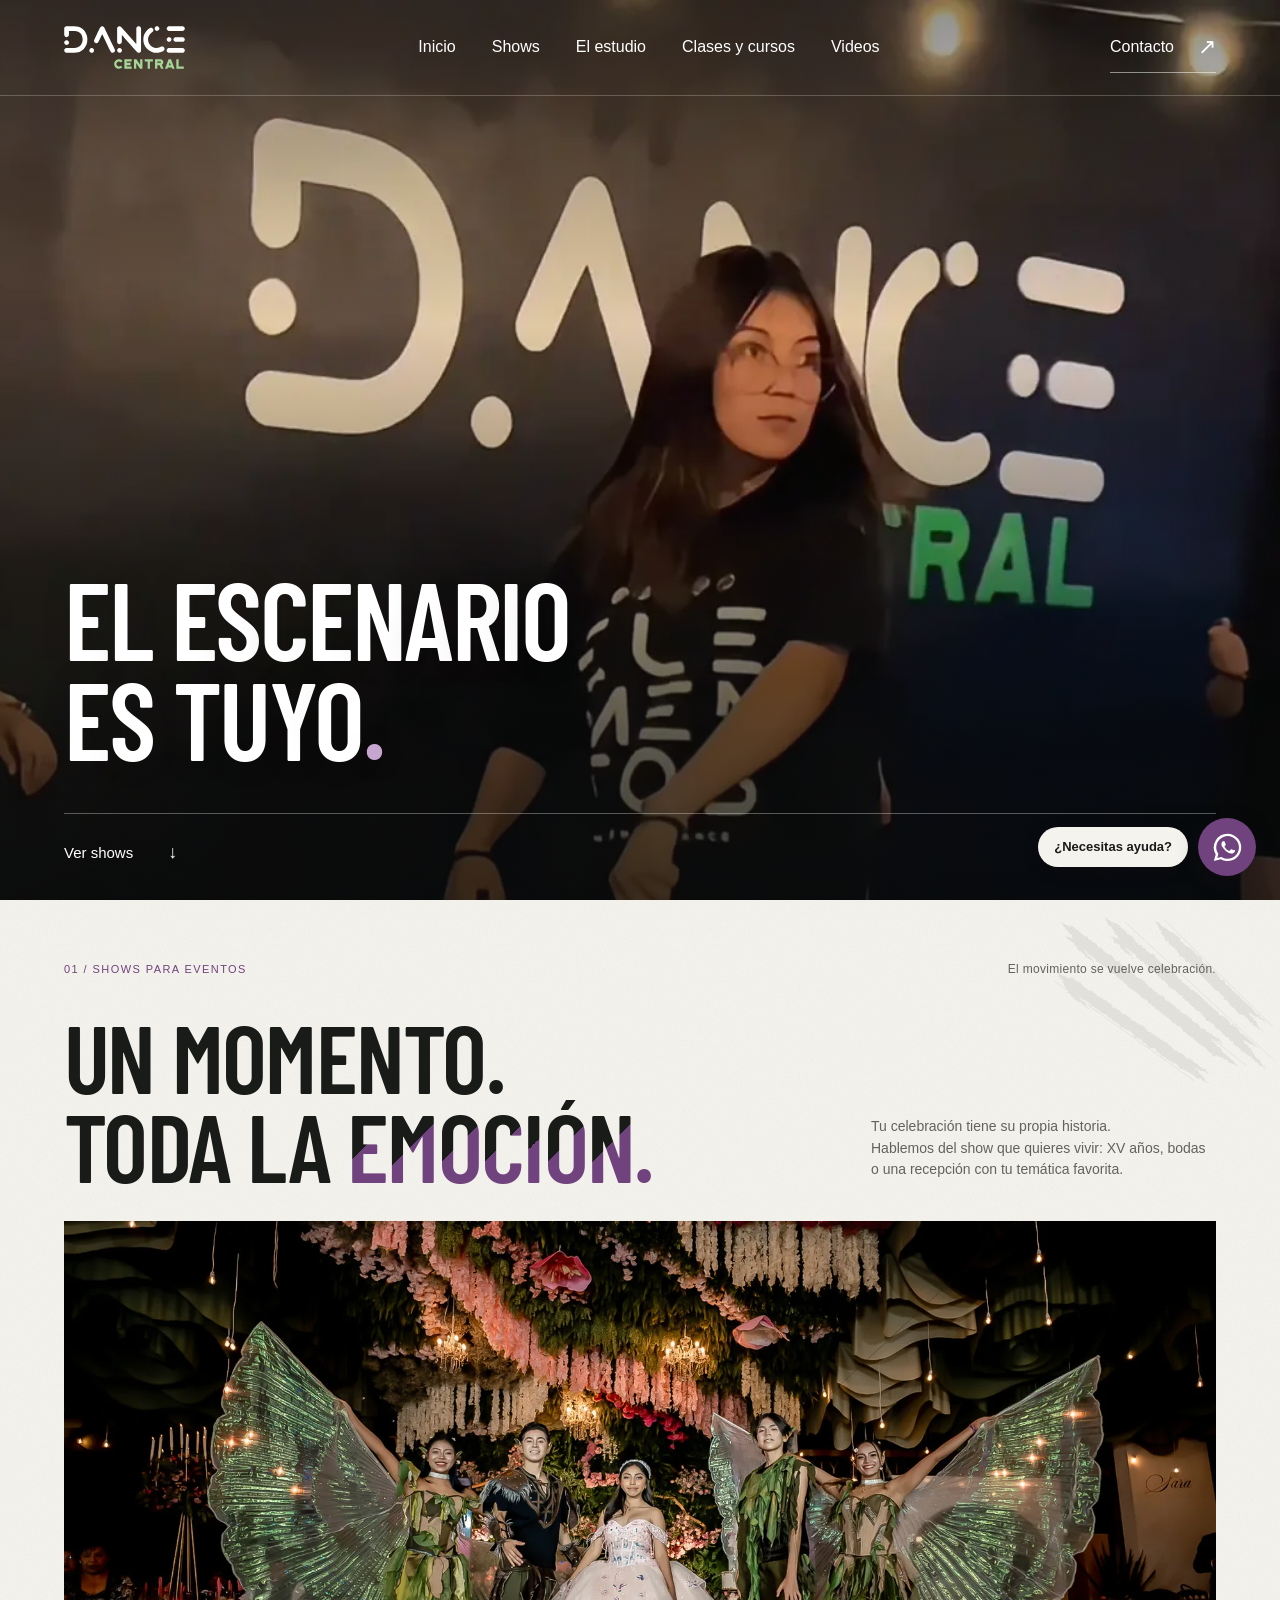
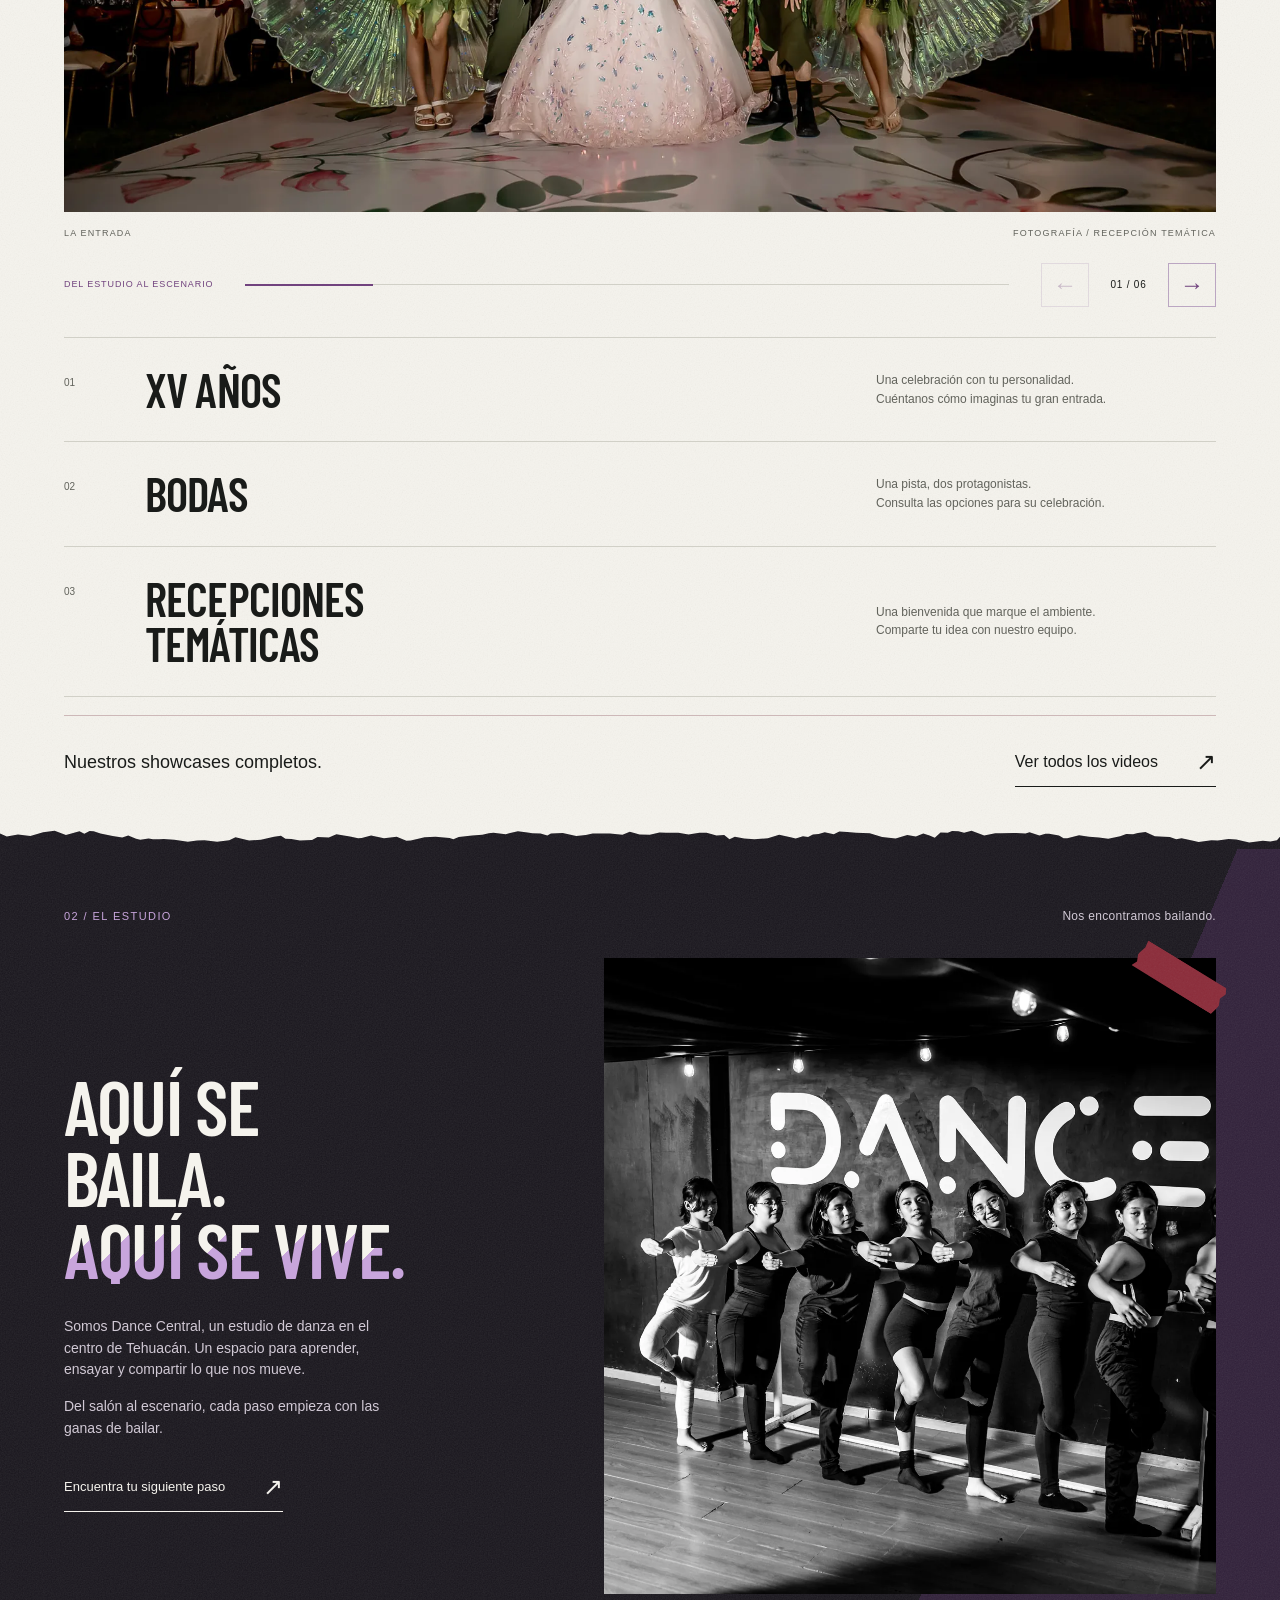
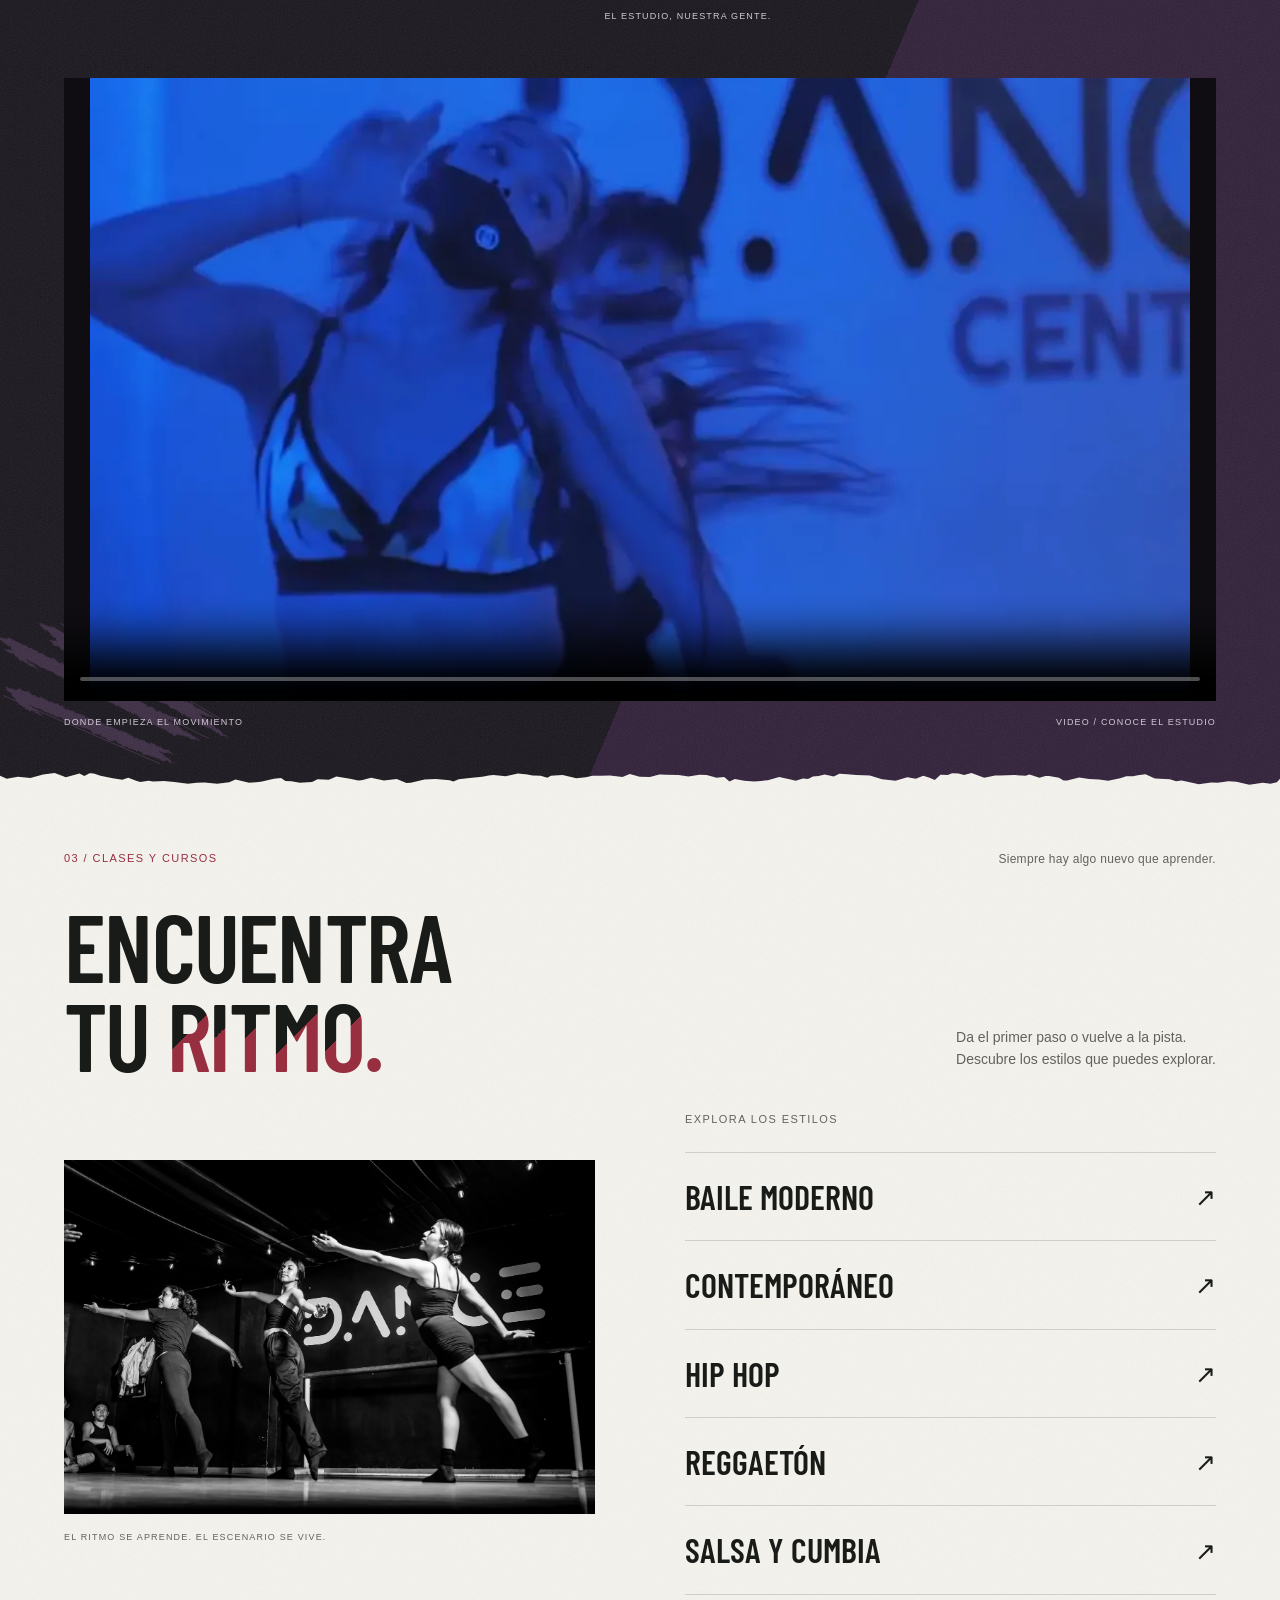
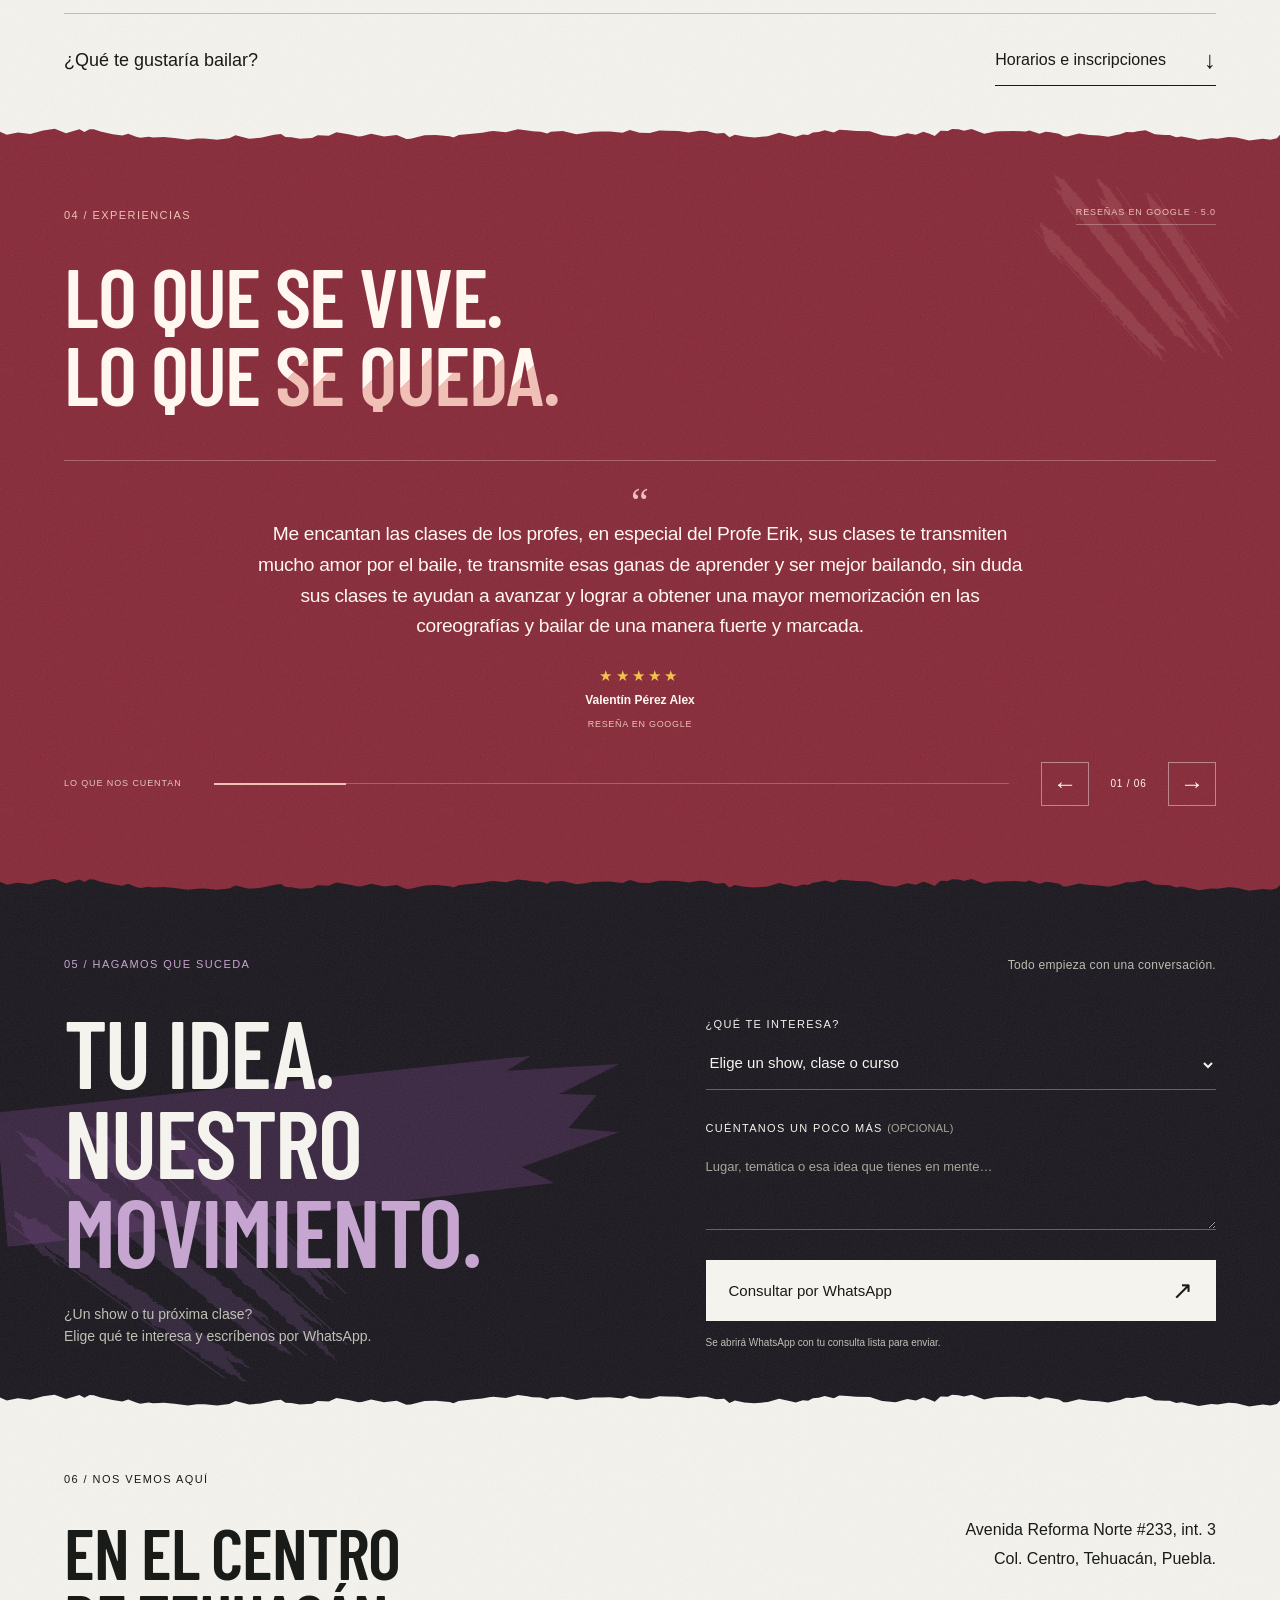
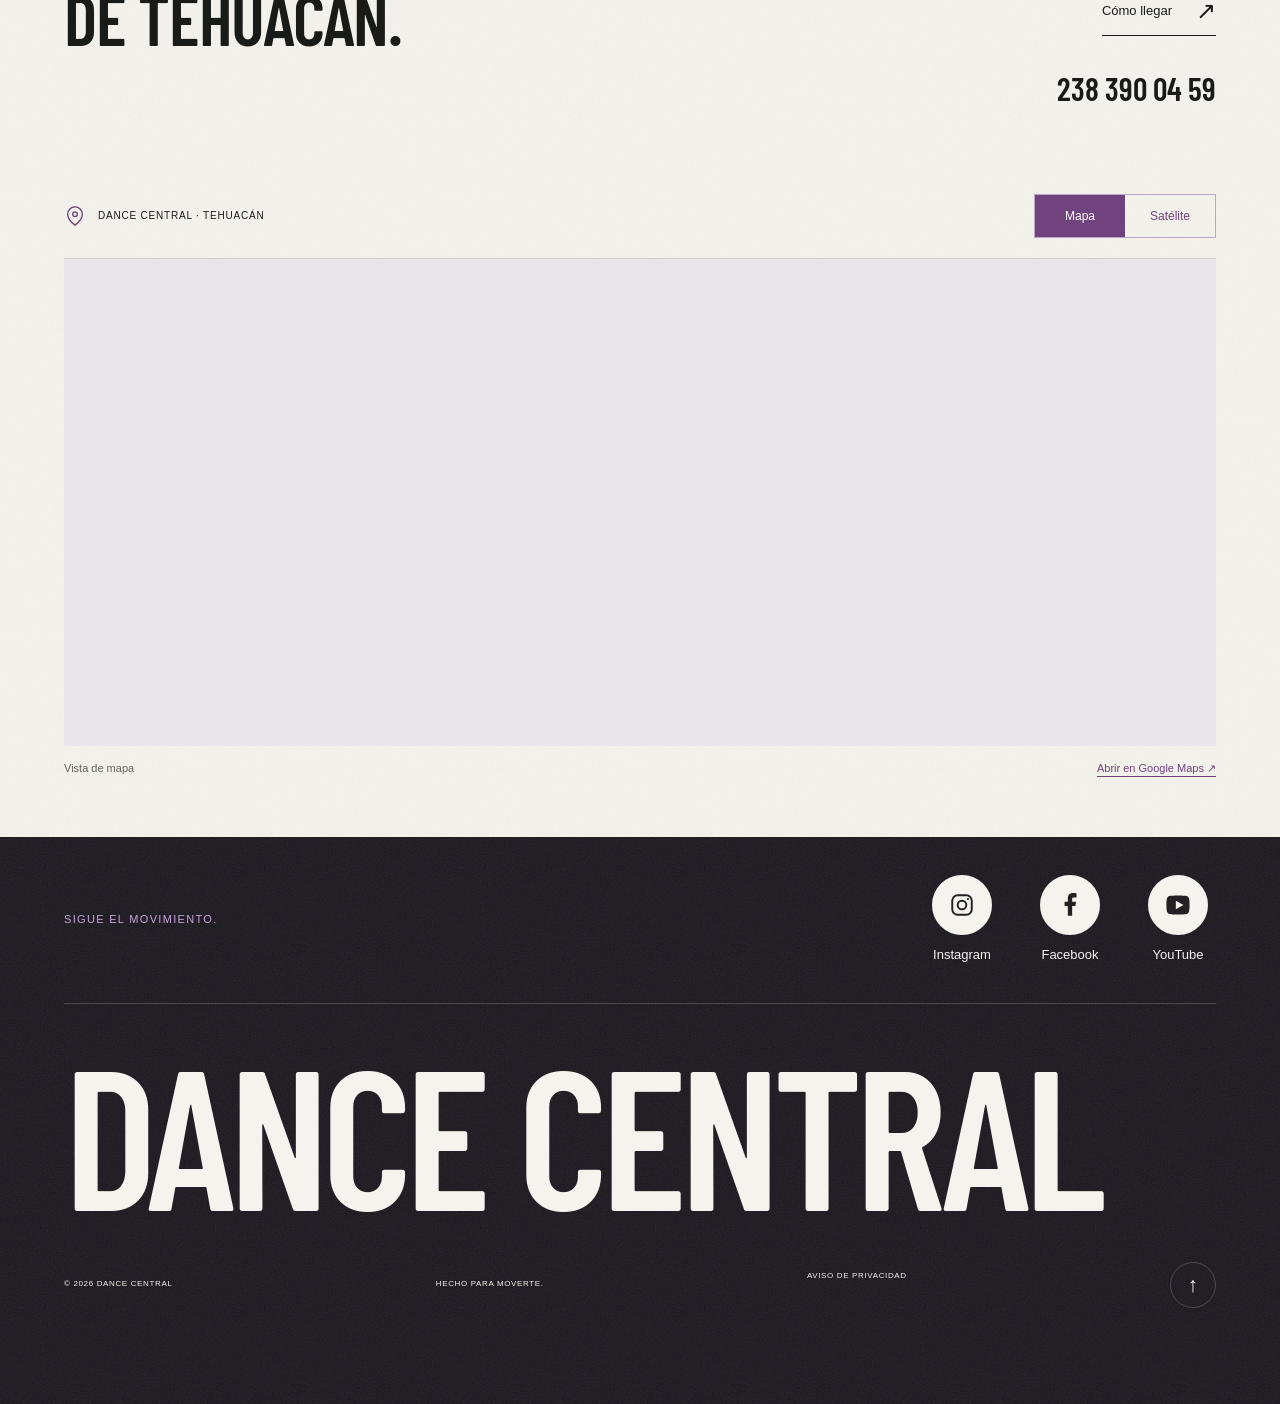
==== commit 09875ca1: "Agregar 404 y aviso de privacidad, ocultar WhatsApp al bajar y correcciones de navegacion" ====
--- a/index.html
+++ b/index.html
@@ -8,13 +8,13 @@
   <title>Dance Central — El escenario es tuyo.</title>
   <link rel="icon" href="assets/logos/dance-mark.svg" type="image/svg+xml">
   <link rel="preload" href="assets/fonts/barlow-condensed-semibold.ttf" as="font" type="font/ttf" crossorigin>
-  <link rel="stylesheet" href="css/styles.css?v=22de05b68e9f">
+  <link rel="stylesheet" href="css/styles.css?v=18d5f6073943">
   <link rel="stylesheet" href="css/poster-surfaces.css?v=3ea201aa07ca">
   <link rel="stylesheet" href="css/interactions.css?v=c1755b495113">
   <link rel="stylesheet" href="css/class-panels.css?v=2a88d2d6e20d">
   <noscript><style>.style-panel[hidden]{display:block!important}</style></noscript>
   <script src="js/courses.js?v=61c0678f898f" defer></script>
-  <script src="js/main.js?v=254d0f531523" defer></script>
+  <script src="js/main.js?v=644956e7c3ad" defer></script>
 </head>
 <body>
   <a class="skip-link" href="#contenido">Saltar al contenido</a>
@@ -23,12 +23,12 @@
       <span class="brand-mark" aria-hidden="true"><span class="brand-word"></span><span class="brand-sub"></span></span>
     </a>
     <nav class="desktop-nav" aria-label="Navegación principal">
-      <a href="#shows">Shows</a><a href="#estudio">El estudio</a><a href="#clases">Clases y cursos</a><a href="videos.html">Videos</a>
+      <a href="#inicio">Inicio</a><a href="#shows">Shows</a><a href="#estudio">El estudio</a><a href="#clases">Clases y cursos</a><a href="videos.html">Videos</a>
     </nav>
-    <a class="header-contact" href="#contacto">Contacto <span aria-hidden="true">↗</span></a>
+    <a class="header-contact" href="#contacto">Contacto <span aria-hidden="true">↗︎</span></a>
     <button class="menu-toggle" type="button" aria-controls="mobile-menu" aria-expanded="false"><span>Menú</span><i aria-hidden="true"></i></button>
     <nav class="mobile-menu" id="mobile-menu" aria-label="Navegación móvil" hidden>
-      <a href="#shows">Shows</a><a href="#estudio">El estudio</a><a href="#clases">Clases y cursos</a><a href="videos.html">Videos</a><a href="#contacto">Contacto ↗</a>
+      <a href="#inicio">Inicio</a><a href="#shows">Shows</a><a href="#estudio">El estudio</a><a href="#clases">Clases y cursos</a><a href="videos.html">Videos</a><a href="#contacto">Contacto ↗︎</a>
       <span>TEHUACÁN, PUEBLA</span>
     </nav>
   </header>
@@ -78,19 +78,19 @@
         <div class="carousel-bar"><p class="carousel-hint">DEL ESTUDIO AL ESCENARIO</p><div class="carousel-progress" aria-hidden="true"><span></span></div><div class="carousel-controls"><button type="button" data-carousel-prev aria-controls="stage-track" aria-label="Ver imagen o video anterior">←</button><span class="carousel-counter" data-carousel-count role="status" aria-live="polite" aria-atomic="true">01 / 06</span><button type="button" data-carousel-next aria-controls="stage-track" aria-label="Ver siguiente imagen o video">→</button></div></div>
       </div>
       <div class="show-list">
-        <a class="show-row" href="#contacto" data-event="XV años"><span class="row-number">01</span><h3>XV AÑOS</h3><p>Una celebración con tu personalidad.<br>Cuéntanos cómo imaginas tu gran entrada.</p></a>
-        <a class="show-row" href="#contacto" data-event="Boda"><span class="row-number">02</span><h3>BODAS</h3><p>Una pista, dos protagonistas.<br>Consulta las opciones para su celebración.</p></a>
-        <a class="show-row" href="#contacto" data-event="Recepción temática"><span class="row-number">03</span><h3>RECEPCIONES<br>TEMÁTICAS</h3><p>Una bienvenida que marque el ambiente.<br>Comparte tu idea con nuestro equipo.</p></a>
+        <div class="show-row"><span class="row-number">01</span><h3>XV AÑOS</h3><p>Una celebración con tu personalidad.<br>Cuéntanos cómo imaginas tu gran entrada.</p></div>
+        <div class="show-row"><span class="row-number">02</span><h3>BODAS</h3><p>Una pista, dos protagonistas.<br>Consulta las opciones para su celebración.</p></div>
+        <div class="show-row"><span class="row-number">03</span><h3>RECEPCIONES<br>TEMÁTICAS</h3><p>Una bienvenida que marque el ambiente.<br>Comparte tu idea con nuestro equipo.</p></div>
       </div>
       <div class="class-enquiry">
         <p>Nuestros showcases completos.</p>
-        <a class="text-link" href="videos.html">Ver todos los videos <span aria-hidden="true">↗</span></a>
+        <a class="text-link" href="videos.html">Ver todos los videos <span aria-hidden="true">↗︎</span></a>
       </div>
     </section>
 
     <section class="studio section-space" id="estudio" aria-labelledby="studio-title">
       <div class="section-heading"><p class="eyebrow">02 / EL ESTUDIO</p><span class="small-note">Nos encontramos bailando.</span></div>
-      <div class="studio-layout"><div class="studio-copy"><h2 id="studio-title">AQUÍ SE<br>BAILA.<br><em><span class="split-ink"><span class="sr-only">AQUÍ</span><span aria-hidden="true"><span class="split-glyph">A</span><span class="split-glyph">Q</span><span class="split-glyph">U</span><span class="split-glyph">Í</span></span></span> <span class="split-ink"><span class="sr-only">SE</span><span aria-hidden="true"><span class="split-glyph">S</span><span class="split-glyph">E</span></span></span> <span class="split-ink"><span class="sr-only">VIVE.</span><span aria-hidden="true"><span class="split-glyph">V</span><span class="split-glyph">I</span><span class="split-glyph">V</span><span class="split-glyph">E</span><span class="split-glyph">.</span></span></span></em></h2><p>Somos Dance Central, un estudio de danza en el centro de Tehuacán. Un espacio para aprender, ensayar y compartir lo que nos mueve.</p><p>Del salón al escenario, cada paso empieza con las ganas de bailar.</p><a class="text-link" href="#clases">Encuentra tu siguiente paso <span aria-hidden="true">↗</span></a></div>
+      <div class="studio-layout"><div class="studio-copy"><h2 id="studio-title">AQUÍ SE<br>BAILA.<br><em><span class="split-ink"><span class="sr-only">AQUÍ</span><span aria-hidden="true"><span class="split-glyph">A</span><span class="split-glyph">Q</span><span class="split-glyph">U</span><span class="split-glyph">Í</span></span></span> <span class="split-ink"><span class="sr-only">SE</span><span aria-hidden="true"><span class="split-glyph">S</span><span class="split-glyph">E</span></span></span> <span class="split-ink"><span class="sr-only">VIVE.</span><span aria-hidden="true"><span class="split-glyph">V</span><span class="split-glyph">I</span><span class="split-glyph">V</span><span class="split-glyph">E</span><span class="split-glyph">.</span></span></span></em></h2><p>Somos Dance Central, un estudio de danza en el centro de Tehuacán. Un espacio para aprender, ensayar y compartir lo que nos mueve.</p><p>Del salón al escenario, cada paso empieza con las ganas de bailar.</p><a class="text-link" href="#clases">Encuentra tu siguiente paso <span aria-hidden="true">↗︎</span></a></div>
         <figure class="studio-photo"><div class="image-zoom"><img src="assets/media/estudio-grupo.webp" alt="Alumnas de Dance Central alineadas en la barra durante una clase, frente al logotipo pintado en la pared del salón" width="1200" height="1248" loading="lazy"></div><figcaption>EL ESTUDIO, NUESTRA GENTE.</figcaption></figure>
       </div>
       <figure class="studio-film">
@@ -106,11 +106,11 @@
         <figure class="class-poster"><div class="image-zoom"><img src="assets/media/clase-poster.webp" alt="Tres bailarinas de Dance Central ensayando una secuencia en el salón, con el logotipo del estudio al fondo" width="1500" height="1001" loading="lazy"></div><figcaption>EL RITMO SE APRENDE. EL ESCENARIO SE VIVE.</figcaption></figure>
         <div class="class-options"><p class="eyebrow">EXPLORA LOS ESTILOS</p>
           <ul class="style-list">
-            <li><a class="style-link" href="#estilo-baile-moderno" data-style="baile-moderno">BAILE MODERNO <span aria-hidden="true">↗</span></a></li>
-            <li><a class="style-link" href="#estilo-contemporaneo" data-style="contemporaneo">CONTEMPORÁNEO <span aria-hidden="true">↗</span></a></li>
-            <li><a class="style-link" href="#estilo-hip-hop" data-style="hip-hop">HIP HOP <span aria-hidden="true">↗</span></a></li>
-            <li><a class="style-link" href="#estilo-reggaeton" data-style="reggaeton">REGGAETÓN <span aria-hidden="true">↗</span></a></li>
-            <li><a class="style-link" href="#estilo-salsa-y-cumbia" data-style="salsa-y-cumbia">SALSA Y CUMBIA <span aria-hidden="true">↗</span></a></li>
+            <li><a class="style-link" href="#estilo-baile-moderno" data-style="baile-moderno">BAILE MODERNO <span aria-hidden="true">↗︎</span></a></li>
+            <li><a class="style-link" href="#estilo-contemporaneo" data-style="contemporaneo">CONTEMPORÁNEO <span aria-hidden="true">↗︎</span></a></li>
+            <li><a class="style-link" href="#estilo-hip-hop" data-style="hip-hop">HIP HOP <span aria-hidden="true">↗︎</span></a></li>
+            <li><a class="style-link" href="#estilo-reggaeton" data-style="reggaeton">REGGAETÓN <span aria-hidden="true">↗︎</span></a></li>
+            <li><a class="style-link" href="#estilo-salsa-y-cumbia" data-style="salsa-y-cumbia">SALSA Y CUMBIA <span aria-hidden="true">↗︎</span></a></li>
           </ul>
         </div>
       </div>
@@ -250,7 +250,7 @@
           <label for="event-type">¿QUÉ TE INTERESA?</label><select id="event-type" required><option value="" disabled selected>Elige un show, clase o curso</option><optgroup label="Shows para eventos"><option>XV años</option><option>Boda</option><option>Recepción temática</option><option>Otro evento</option></optgroup><optgroup label="Clases y cursos"><option data-kind="classes">Clases y cursos</option><option data-kind="classes">Baile moderno</option><option data-kind="classes">Contemporáneo</option><option data-kind="classes">Hip hop</option><option data-kind="classes">Reggaetón</option><option data-kind="classes">Salsa y cumbia</option><option data-kind="classes">Cursos y talleres</option></optgroup></select>
           <div id="event-date-field" hidden><label for="event-date">¿PARA QUÉ FECHA?</label><input id="event-date" type="date" disabled></div>
           <label for="event-note">CUÉNTANOS UN POCO MÁS <span>(OPCIONAL)</span></label><textarea id="event-note" rows="2" maxlength="600" placeholder="Cuéntanos qué estás buscando…"></textarea>
-          <button class="submit-button" type="submit"><span class="submit-label">Consultar por WhatsApp</span> <span aria-hidden="true">↗</span></button>
+          <button class="submit-button" type="submit"><span class="submit-label">Consultar por WhatsApp</span> <span aria-hidden="true">↗︎</span></button>
           <p class="form-note" id="form-status" role="status">Se abrirá WhatsApp con tu consulta lista para enviar.</p>
           <noscript><p>Para incluir la fecha en tu consulta, escríbenos directamente al <a href="https://wa.me/522383900459">238 390 04 59</a>.</p></noscript>
         </form>
@@ -259,11 +259,11 @@
 
     <section class="visit section-space" id="ubicacion" aria-labelledby="visit-title">
       <div class="visit-title"><p class="eyebrow">06 / NOS VEMOS AQUÍ</p><h2 id="visit-title">EN EL CENTRO<br>DE TEHUACÁN.</h2></div>
-      <div class="visit-details"><address>Avenida Reforma Norte #233, int. 3<br>Col. Centro, Tehuacán, Puebla.</address><a class="text-link" href="https://www.google.com/maps/search/?api=1&amp;query=Dance%20Central%20Avenida%20Reforma%20Norte%20233%20Tehuac%C3%A1n%20Puebla" target="_blank" rel="noopener noreferrer">Cómo llegar <span aria-hidden="true">↗</span></a><a class="phone-link" href="tel:+522383900459">238 390 04 59</a></div>
+      <div class="visit-details"><address>Avenida Reforma Norte #233, int. 3<br>Col. Centro, Tehuacán, Puebla.</address><a class="text-link" href="https://www.google.com/maps/search/?api=1&amp;query=Dance%20Central%20Avenida%20Reforma%20Norte%20233%20Tehuac%C3%A1n%20Puebla" target="_blank" rel="noopener noreferrer">Cómo llegar <span aria-hidden="true">↗︎</span></a><a class="phone-link" href="tel:+522383900459">238 390 04 59</a></div>
       <div class="location-map">
         <div class="map-toolbar"><span class="map-location"><svg viewBox="0 0 24 24" aria-hidden="true"><path d="M20 10c0 6-8 12-8 12S4 16 4 10a8 8 0 1 1 16 0Z"/><circle cx="12" cy="10" r="2.5"/></svg>DANCE CENTRAL · TEHUACÁN</span><div class="map-switch" role="group" aria-label="Tipo de mapa"><button type="button" data-map-type="m" aria-pressed="true" aria-controls="studio-map">Mapa</button><button type="button" data-map-type="k" aria-pressed="false" aria-controls="studio-map">Satélite</button></div></div>
         <iframe id="studio-map" title="Mapa de Dance Central, Avenida Reforma Norte 233, Tehuacán" src="https://maps.google.com/maps?q=Dance%20Central%20Avenida%20Reforma%20Norte%20233%20Tehuacan%20Puebla&amp;z=17&amp;t=m&amp;output=embed&amp;hl=es" width="1200" height="480" loading="lazy" referrerpolicy="no-referrer-when-downgrade" allowfullscreen></iframe>
-        <div class="map-caption"><span id="map-status" role="status" aria-live="polite">Vista de mapa</span><a href="https://www.google.com/maps/search/?api=1&amp;query=Dance%20Central%20Avenida%20Reforma%20Norte%20233%20Tehuac%C3%A1n%20Puebla" target="_blank" rel="noopener noreferrer">Abrir en Google Maps ↗</a></div>
+        <div class="map-caption"><span id="map-status" role="status" aria-live="polite">Vista de mapa</span><a href="https://www.google.com/maps/search/?api=1&amp;query=Dance%20Central%20Avenida%20Reforma%20Norte%20233%20Tehuac%C3%A1n%20Puebla" target="_blank" rel="noopener noreferrer">Abrir en Google Maps ↗︎</a></div>
       </div>
     </section>
   </main>
@@ -286,7 +286,7 @@
         </a>
       </nav>
     </div>
-    <div class="footer-wordmark">DANCE CENTRAL</div><div class="footer-bottom"><span>© <span id="year">2026</span> DANCE CENTRAL</span><span>HECHO PARA MOVERTE.</span><a href="#inicio">VOLVER ARRIBA ↑</a></div>
+    <div class="footer-wordmark">DANCE CENTRAL</div><div class="footer-bottom"><span>© <span id="year">2026</span> DANCE CENTRAL</span><span>HECHO PARA MOVERTE.</span><a class="footer-legal" href="privacidad.html">AVISO DE PRIVACIDAD</a><a class="to-top" href="#inicio" aria-label="Volver al inicio de la pagina"><span aria-hidden="true">↑</span></a></div>
   </footer>
   <a class="whatsapp-float" href="https://wa.me/522383900459?text=Hola%2C%20vi%20la%20p%C3%A1gina%20de%20Dance%20Central%20y%20quisiera%20informaci%C3%B3n%20para%20mi%20evento%20o%20sus%20clases." target="_blank" rel="noopener noreferrer" aria-label="Hablar con Dance Central por WhatsApp">
     <span class="whatsapp-note" aria-hidden="true"><span class="wa-ask">¿Necesitas ayuda?</span><span class="wa-name">WhatsApp</span></span>
--- a/css/styles.css
+++ b/css/styles.css
@@ -404,6 +404,58 @@
   .studio-film figcaption { padding-inline: var(--gutter); font-size: 8px; }
 }
 
+/* Se aparta al bajar y vuelve al subir. Va después de la regla de hover
+   para ganarle: ambas tocan transform y tienen la misma especificidad. */
+.whatsapp-float { transition: transform .3s ease, opacity .25s ease; }
+.whatsapp-float.is-away {
+  transform: translateY(150%);
+  opacity: 0;
+  pointer-events: none;
+}
+
+/* La dirección se alinea al borde derecho, a la misma altura que los botones
+   de Mapa y Satélite del mapa de abajo. */
+.visit-details { text-align: right; }
+.visit-details .text-link { gap: 24px; }
+
+/* Las filas de shows ya no navegan: conservan el cambio de color al apuntarlas
+   pero el contacto se alcanza desde el menú y el botón de WhatsApp. */
+.show-row { cursor: default; }
+
+/* Volver al inicio: un disco con la flecha, legible, dentro del footer.
+   No va flotante para no chocar con el botón de WhatsApp. */
+.footer-bottom { align-items: center; }
+.footer-legal { border-bottom: 1px solid transparent; transition: border-color .2s ease; }
+.footer-legal:focus-visible { border-bottom-color: currentColor; }
+@media (hover: hover) and (pointer: fine) {
+  .footer-legal:hover { border-bottom-color: currentColor; }
+}
+@media (max-width: 760px) {
+  .footer-bottom > span:nth-child(2) { display: none; }
+}
+.to-top {
+  display: grid;
+  place-items: center;
+  width: 46px;
+  height: 46px;
+  border: 1px solid var(--line);
+  border-radius: 50%;
+  font-size: 21px;
+  line-height: 1;
+  transition: background-color .25s ease, color .25s ease, border-color .25s ease;
+}
+.to-top > span { display: block; transition: transform .25s ease; }
+.to-top:focus-visible { background: var(--ink); color: var(--paper); border-color: var(--ink); }
+.to-top:focus-visible > span { transform: translateY(-3px); }
+@media (hover: hover) and (pointer: fine) {
+  .to-top:hover { background: var(--ink); color: var(--paper); border-color: var(--ink); }
+  .to-top:hover > span { transform: translateY(-3px); }
+}
+@media (max-width: 760px) {
+  .visit-details { text-align: left; }
+  .to-top { width: 42px; height: 42px; font-size: 19px; }
+}
+
 /* Una portada despejada y una sola consulta para clases y cursos. */
 .hero-foot > a { font-size: 15px; letter-spacing: 0; min-height: 44px; }
 .video-toggle { font-size: 12px; min-height: 44px; }
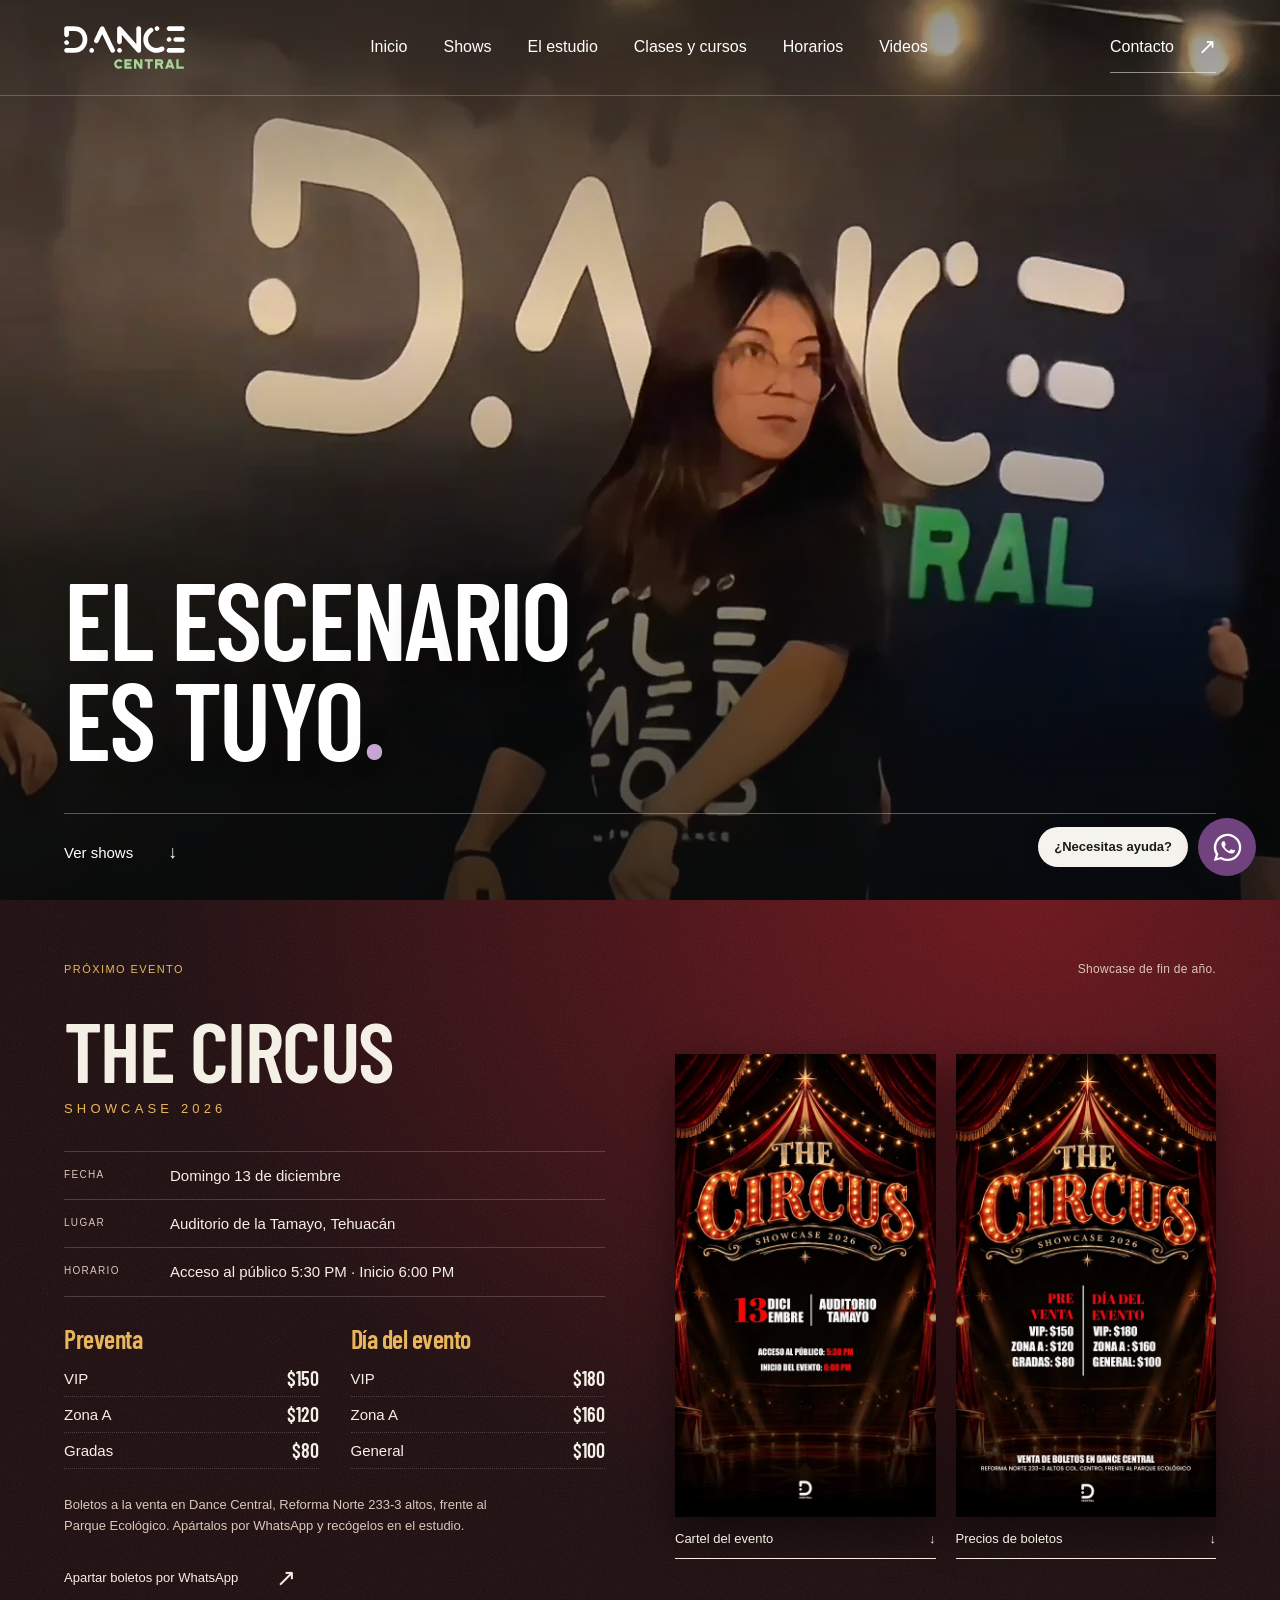
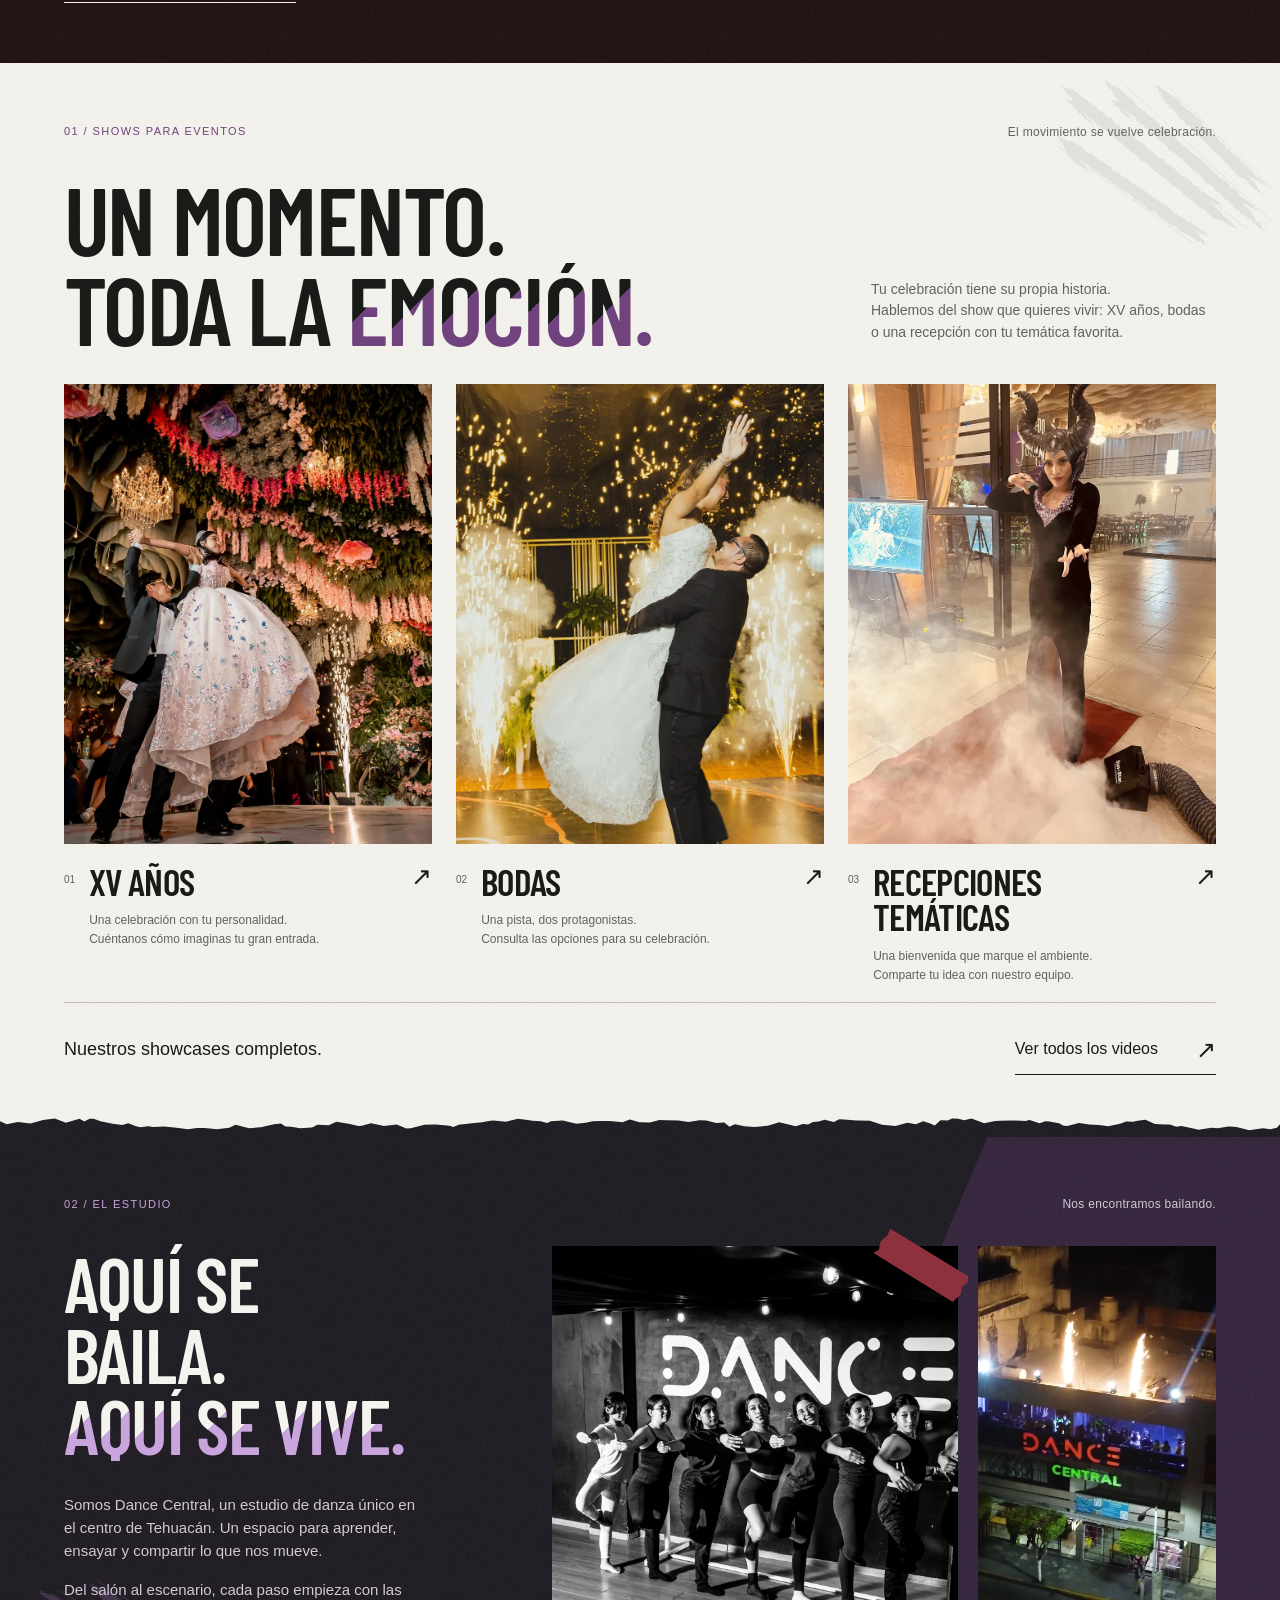
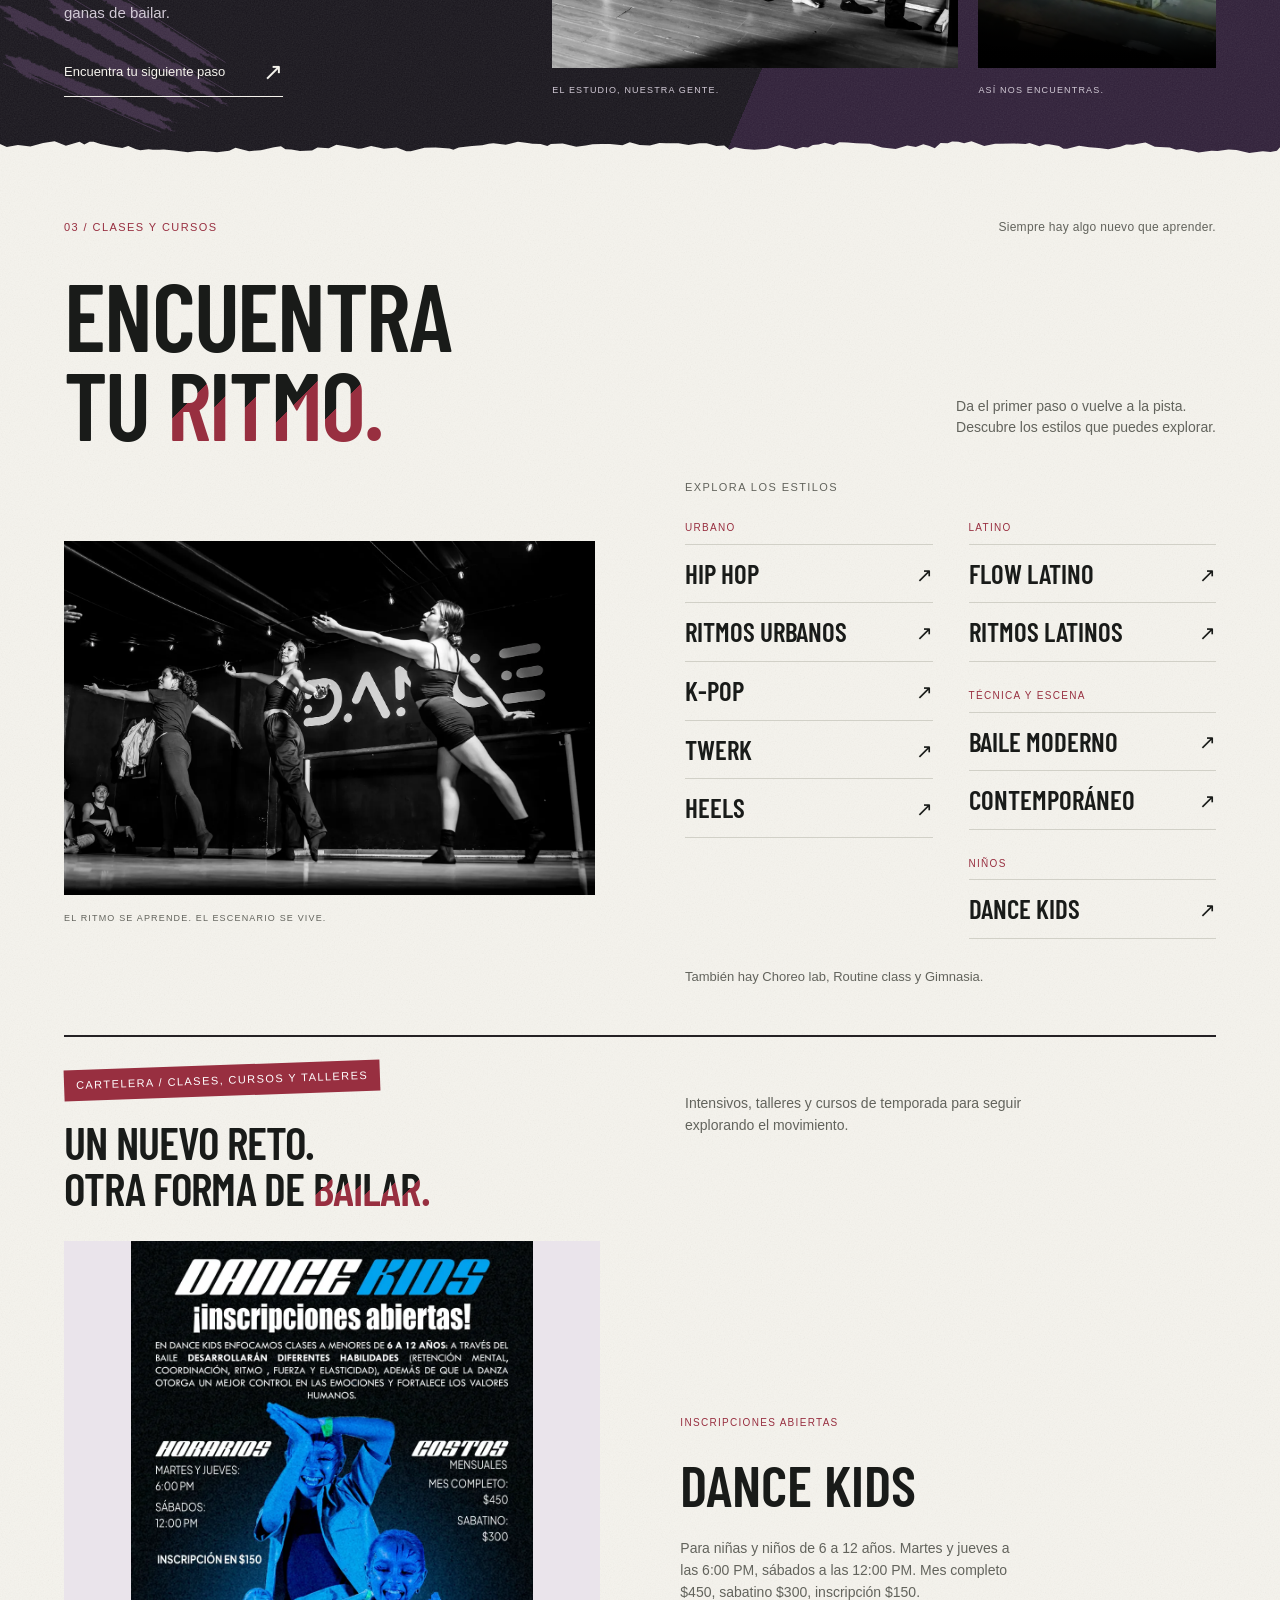
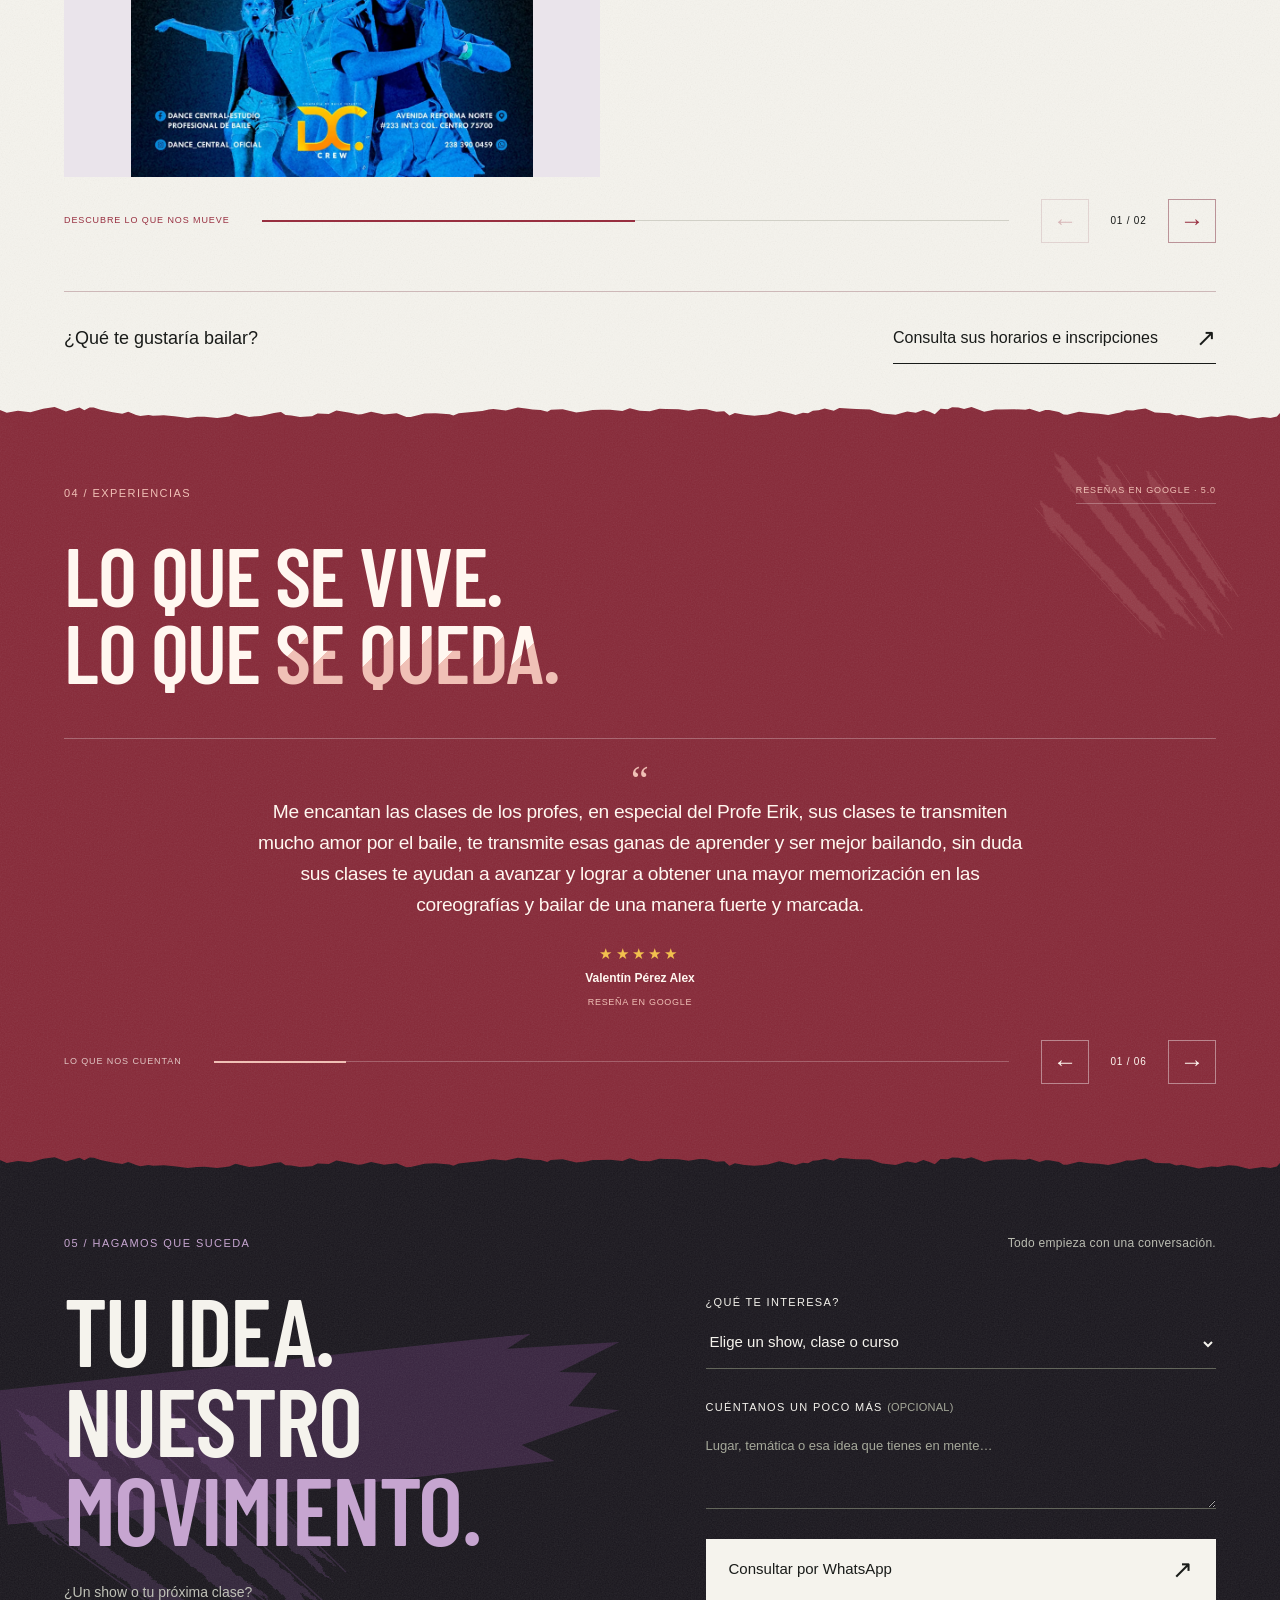
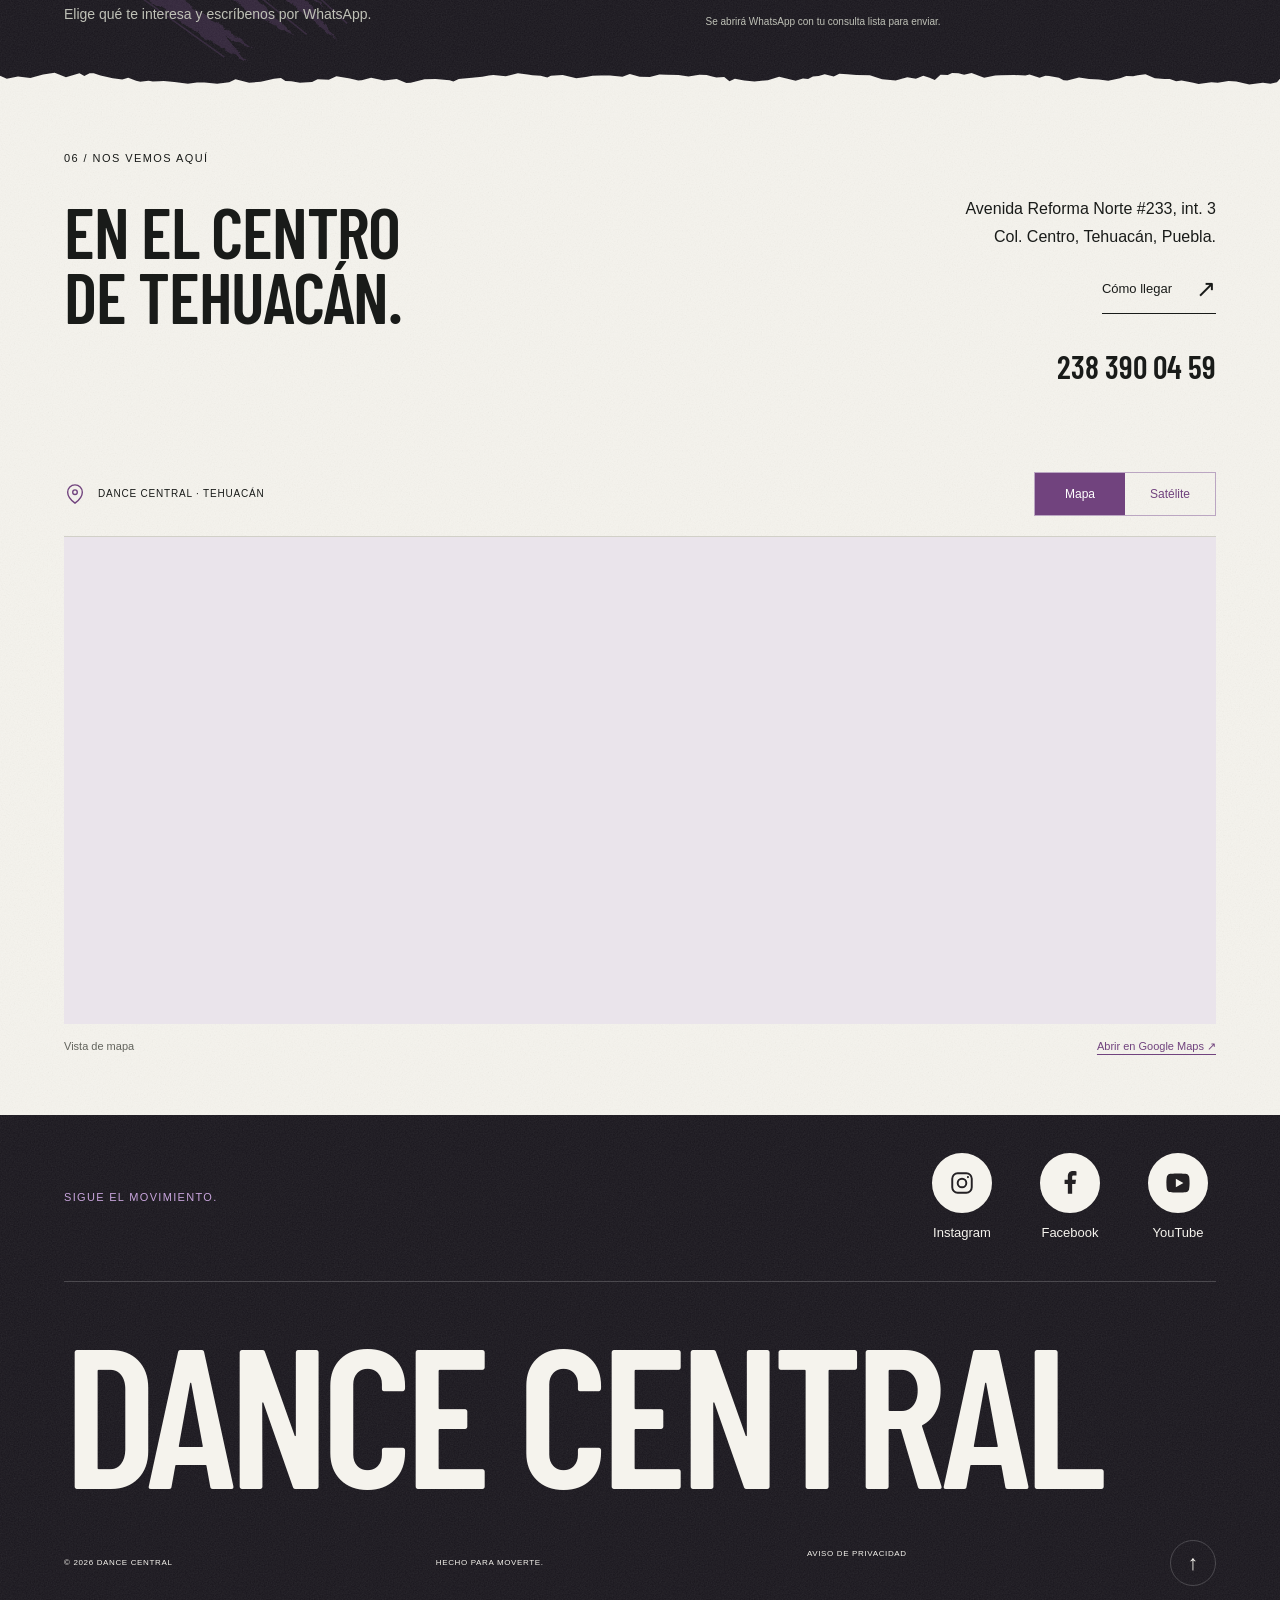
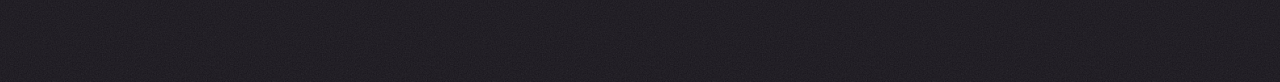
==== commit 27ed5fe1: "Servir los videos largos en HLS con dos calidades para no perder calidad" ====
--- a/index.html
+++ b/index.html
@@ -3,18 +3,64 @@
 <head>
   <meta charset="utf-8">
   <meta name="viewport" content="width=device-width, initial-scale=1">
+  <meta name="robots" content="index, follow, max-image-preview:large">
   <meta name="theme-color" content="#171918">
   <meta name="description" content="Dance Central en Tehuacán. Shows para XV años, bodas y recepciones temáticas. Descubre nuestras clases de baile y consulta por WhatsApp.">
   <title>Dance Central — El escenario es tuyo.</title>
   <link rel="icon" href="assets/logos/dance-mark.svg" type="image/svg+xml">
+  <link rel="apple-touch-icon" href="apple-touch-icon.png">
+  <link rel="canonical" href="https://dancecentralstudio.com/">
+  <meta property="og:type" content="website">
+  <meta property="og:site_name" content="Dance Central">
+  <meta property="og:locale" content="es_MX">
+  <meta property="og:url" content="https://dancecentralstudio.com/">
+  <meta property="og:title" content="Dance Central — Estudio de danza en Tehuacán">
+  <meta property="og:description" content="Shows para XV años, bodas y eventos en Tehuacán, Puebla. Clases de baile moderno, contemporáneo, hip hop, k-pop, twerk, heels, flow latino, ritmos latinos y dance kids.">
+  <meta property="og:image" content="https://dancecentralstudio.com/assets/media/og-dance-central.jpg">
+  <meta property="og:image:type" content="image/jpeg">
+  <meta property="og:image:width" content="1200">
+  <meta property="og:image:height" content="630">
+  <meta property="og:image:alt" content="Cierre del showcase de Dance Central: bailarines en el escenario bajo una lluvia de confeti.">
+  <meta name="twitter:card" content="summary_large_image">
   <link rel="preload" href="assets/fonts/barlow-condensed-semibold.ttf" as="font" type="font/ttf" crossorigin>
-  <link rel="stylesheet" href="css/styles.css?v=18d5f6073943">
+  <link rel="stylesheet" href="css/styles.css?v=4d6a96a0f3cc">
   <link rel="stylesheet" href="css/poster-surfaces.css?v=3ea201aa07ca">
-  <link rel="stylesheet" href="css/interactions.css?v=c1755b495113">
-  <link rel="stylesheet" href="css/class-panels.css?v=2a88d2d6e20d">
+  <link rel="stylesheet" href="css/interactions.css?v=7b322cf8b96d">
+  <link rel="stylesheet" href="css/class-panels.css?v=c420101573c4">
+  <link rel="stylesheet" href="css/shows.css?v=e6b8a916cbdb">
+  <link rel="stylesheet" href="css/evento.css?v=c7b8111cf0e5">
   <noscript><style>.style-panel[hidden]{display:block!important}</style></noscript>
-  <script src="js/courses.js?v=61c0678f898f" defer></script>
-  <script src="js/main.js?v=644956e7c3ad" defer></script>
+  <script src="js/courses.js?v=e31fad5d6b83" defer></script>
+  <script src="js/main.js?v=09bcc7d9f1c0" defer></script>
+  <script type="application/ld+json">
+  {
+    "@context": "https://schema.org",
+    "@type": "LocalBusiness",
+    "@id": "https://dancecentralstudio.com/#estudio",
+    "name": "Dance Central",
+    "description": "Estudio de danza en Tehuacán, Puebla. Clases de baile y shows para XV años, bodas y eventos.",
+    "url": "https://dancecentralstudio.com/",
+    "image": "https://dancecentralstudio.com/assets/media/og-dance-central.jpg",
+    "logo": "https://dancecentralstudio.com/assets/logos/dance-mark.svg",
+    "telephone": "+52 238 390 0459",
+    "address": {
+      "@type": "PostalAddress",
+      "streetAddress": "Avenida Reforma Norte 233, int. 3",
+      "addressLocality": "Tehuacán",
+      "addressRegion": "Puebla",
+      "addressCountry": "MX"
+    },
+    "areaServed": {
+      "@type": "City",
+      "name": "Tehuacán"
+    },
+    "sameAs": [
+      "https://www.instagram.com/dance_central_oficial/",
+      "https://www.facebook.com/profile.php?id=100062989637124",
+      "https://www.youtube.com/@DANCECENTRALOFICIAL"
+    ]
+  }
+  </script>
 </head>
 <body>
   <a class="skip-link" href="#contenido">Saltar al contenido</a>
@@ -23,12 +69,12 @@
       <span class="brand-mark" aria-hidden="true"><span class="brand-word"></span><span class="brand-sub"></span></span>
     </a>
     <nav class="desktop-nav" aria-label="Navegación principal">
-      <a href="#inicio">Inicio</a><a href="#shows">Shows</a><a href="#estudio">El estudio</a><a href="#clases">Clases y cursos</a><a href="videos.html">Videos</a>
+      <a href="#inicio">Inicio</a><a href="#shows">Shows</a><a href="#estudio">El estudio</a><a href="#clases">Clases y cursos</a><a href="horarios.html">Horarios</a><a href="videos.html">Videos</a>
     </nav>
     <a class="header-contact" href="#contacto">Contacto <span aria-hidden="true">↗︎</span></a>
     <button class="menu-toggle" type="button" aria-controls="mobile-menu" aria-expanded="false"><span>Menú</span><i aria-hidden="true"></i></button>
     <nav class="mobile-menu" id="mobile-menu" aria-label="Navegación móvil" hidden>
-      <a href="#inicio">Inicio</a><a href="#shows">Shows</a><a href="#estudio">El estudio</a><a href="#clases">Clases y cursos</a><a href="videos.html">Videos</a><a href="#contacto">Contacto ↗︎</a>
+      <a href="#inicio">Inicio</a><a href="#shows">Shows</a><a href="#estudio">El estudio</a><a href="#clases">Clases y cursos</a><a href="horarios.html">Horarios</a><a href="videos.html">Videos</a><a href="#contacto">Contacto ↗︎</a>
       <span>TEHUACÁN, PUEBLA</span>
     </nav>
   </header>
@@ -45,43 +91,129 @@
       <div class="hero-foot"><a href="#shows">Ver shows <span aria-hidden="true">↓</span></a><button id="video-toggle" class="video-toggle" type="button" aria-label="Reproducir video de portada"><span class="video-icon" aria-hidden="true">▶</span><span class="video-label">Reproducir video</span></button></div>
     </section>
 
+    <section class="event section-space" id="evento" aria-labelledby="event-title" data-event-until="2026-12-13">
+      <div class="section-heading"><p class="eyebrow">PRÓXIMO EVENTO</p><span class="small-note">Showcase de fin de año.</span></div>
+      <div class="event-layout">
+        <div class="event-copy">
+          <h2 id="event-title">THE CIRCUS <span class="event-sub">SHOWCASE 2026</span></h2>
+          <dl class="event-facts">
+            <div><dt>Fecha</dt><dd><time datetime="2026-12-13">Domingo 13 de diciembre</time></dd></div>
+            <div><dt>Lugar</dt><dd>Auditorio de la Tamayo, Tehuacán</dd></div>
+            <div><dt>Horario</dt><dd>Acceso al público <time datetime="17:30">5:30 PM</time> · Inicio <time datetime="18:00">6:00 PM</time></dd></div>
+          </dl>
+          <div class="event-prices">
+            <div><h3>Preventa</h3><ul><li><span>VIP</span><span>$150</span></li><li><span>Zona A</span><span>$120</span></li><li><span>Gradas</span><span>$80</span></li></ul></div>
+            <div><h3>Día del evento</h3><ul><li><span>VIP</span><span>$180</span></li><li><span>Zona A</span><span>$160</span></li><li><span>General</span><span>$100</span></li></ul></div>
+          </div>
+          <p class="event-note">Boletos a la venta en Dance Central, Reforma Norte 233-3 altos, frente al Parque Ecológico. Apártalos por WhatsApp y recógelos en el estudio.</p>
+          <a class="text-link" href="https://wa.me/522383900459?text=Hola%2C%20quiero%20apartar%20boletos%20para%20The%20Circus%2C%20el%20showcase%20del%2013%20de%20diciembre." target="_blank" rel="noopener noreferrer">Apartar boletos por WhatsApp <span aria-hidden="true">↗︎</span></a>
+        </div>
+        <ul class="event-posters">
+          <li><a href="assets/media/eventos/the-circus-fecha.jpg" download="the-circus-showcase-2026.jpg"><img src="assets/media/eventos/the-circus-fecha-mini.webp" width="540" height="960" loading="lazy" decoding="async" alt="Cartel de The Circus, Showcase 2026: 13 de diciembre en el Auditorio de la Tamayo, acceso 5:30 PM e inicio 6:00 PM"><span>Cartel del evento <span aria-hidden="true">↓</span></span></a></li>
+          <li><a href="assets/media/eventos/the-circus-boletos.jpg" download="the-circus-boletos.jpg"><img src="assets/media/eventos/the-circus-boletos-mini.webp" width="540" height="960" loading="lazy" decoding="async" alt="Cartel de precios de The Circus. Preventa: VIP $150, Zona A $120, Gradas $80. Día del evento: VIP $180, Zona A $160, General $100"><span>Precios de boletos <span aria-hidden="true">↓</span></span></a></li>
+        </ul>
+      </div>
+    </section>
+
     <section class="shows section-space" id="shows" aria-labelledby="shows-title">
       <div class="section-heading"><p class="eyebrow">01 / SHOWS PARA EVENTOS</p><span class="small-note">El movimiento se vuelve celebración.</span></div>
       <div class="shows-intro"><h2 id="shows-title">UN MOMENTO.<br>TODA LA <em class="split-ink"><span class="sr-only">EMOCIÓN.</span><span aria-hidden="true"><span class="split-glyph">E</span><span class="split-glyph">M</span><span class="split-glyph">O</span><span class="split-glyph">C</span><span class="split-glyph">I</span><span class="split-glyph">Ó</span><span class="split-glyph">N</span><span class="split-glyph">.</span></span></em></h2><p>Tu celebración tiene su propia historia.<br>Hablemos del show que quieres vivir: XV años, bodas o una recepción con tu temática favorita.</p></div>
-      <div class="media-carousel stage-carousel" data-carousel role="region" aria-roledescription="carrusel" aria-label="Dance Central, del estudio al escenario">
-        <div class="carousel-track" id="stage-track" data-carousel-track tabindex="0" aria-label="Fotos y videos. Usa las flechas para recorrerlos.">
-          <figure class="carousel-slide stage-slide" role="group" aria-roledescription="diapositiva" aria-label="1 de 6: La entrada">
-            <div class="image-zoom"><img src="assets/media/show-xv-entrada.webp" alt="Quinceañera con vestido rosa pálido rodeada por cuatro bailarines de Dance Central con alas iridiscentes, bajo un techo de flores" width="1800" height="924" loading="lazy"></div>
-            <figcaption><span>LA ENTRADA</span><span>FOTOGRAFÍA / RECEPCIÓN TEMÁTICA</span></figcaption>
-          </figure>
-          <figure class="carousel-slide stage-slide" role="group" aria-roledescription="diapositiva" aria-label="2 de 6: El vals">
-            <div class="image-zoom"><img src="assets/media/show-xv-vals.webp" alt="Quinceañera bailando el vals acompañada de dos chambelanes de traje en una pista decorada con flores" width="1800" height="923" loading="lazy"></div>
-            <figcaption><span>EL VALS</span><span>FOTOGRAFÍA / XV AÑOS</span></figcaption>
-          </figure>
-          <figure class="carousel-slide stage-slide" role="group" aria-roledescription="diapositiva" aria-label="3 de 6: El show">
-            <div class="image-zoom"><img src="assets/media/show-crew.webp" alt="Bailarines de Dance Central con sacos de lentejuelas plateadas durante un show en un evento" width="1800" height="923" loading="lazy"></div>
-            <figcaption><span>EL SHOW</span><span>FOTOGRAFÍA / EVENTO</span></figcaption>
-          </figure>
-          <figure class="carousel-slide stage-slide" role="group" aria-roledescription="diapositiva" aria-label="4 de 6: El cierre">
-            <div class="image-zoom"><img src="assets/media/show-cierre.webp" alt="Bailarines de Dance Central celebrando entre confeti y chispas frías al cierre del show" width="1800" height="924" loading="lazy"></div>
-            <figcaption><span>EL CIERRE</span><span>FOTOGRAFÍA / EVENTO</span></figcaption>
-          </figure>
-          <figure class="carousel-slide stage-slide" role="group" aria-roledescription="diapositiva" aria-label="5 de 6: Ritmos latinos en escena">
-            <video controls playsinline preload="none" poster="assets/media/escenario-latinos-poster.webp" aria-label="Video de una coreografía de ritmos latinos de Dance Central en el escenario"><source src="assets/media/escenario-latinos.mp4" type="video/mp4"></video>
-            <figcaption><span>RITMOS LATINOS EN ESCENA</span><span>VIDEO / SHOWCASE</span></figcaption>
-          </figure>
-          <figure class="carousel-slide stage-slide" role="group" aria-roledescription="diapositiva" aria-label="6 de 6: Un vals en el escenario">
-            <video controls playsinline preload="none" poster="assets/media/escenario-vals-xv-poster.webp" aria-label="Video de un vals de XV años interpretado por Dance Central en el escenario"><source src="assets/media/escenario-vals-xv.mp4" type="video/mp4"></video>
-            <figcaption><span>UN VALS EN EL ESCENARIO</span><span>VIDEO / XV AÑOS</span></figcaption>
-          </figure>
-        </div>
-        <div class="carousel-bar"><p class="carousel-hint">DEL ESTUDIO AL ESCENARIO</p><div class="carousel-progress" aria-hidden="true"><span></span></div><div class="carousel-controls"><button type="button" data-carousel-prev aria-controls="stage-track" aria-label="Ver imagen o video anterior">←</button><span class="carousel-counter" data-carousel-count role="status" aria-live="polite" aria-atomic="true">01 / 06</span><button type="button" data-carousel-next aria-controls="stage-track" aria-label="Ver siguiente imagen o video">→</button></div></div>
-      </div>
-      <div class="show-list">
-        <div class="show-row"><span class="row-number">01</span><h3>XV AÑOS</h3><p>Una celebración con tu personalidad.<br>Cuéntanos cómo imaginas tu gran entrada.</p></div>
-        <div class="show-row"><span class="row-number">02</span><h3>BODAS</h3><p>Una pista, dos protagonistas.<br>Consulta las opciones para su celebración.</p></div>
-        <div class="show-row"><span class="row-number">03</span><h3>RECEPCIONES<br>TEMÁTICAS</h3><p>Una bienvenida que marque el ambiente.<br>Comparte tu idea con nuestro equipo.</p></div>
-      </div>
+      <div class="show-browse" id="show-browse">
+        <ul class="show-list">
+          <li><a class="show-card" href="#show-xv-anos" data-show="xv-anos"><div class="image-zoom"><img src="assets/media/shows/portada-xv.webp" alt="" width="900" height="1125" loading="lazy"></div><span class="row-number">01</span><h3>XV AÑOS</h3><span class="show-arrow" aria-hidden="true">↗︎</span><p>Una celebración con tu personalidad.<br>Cuéntanos cómo imaginas tu gran entrada.</p></a></li>
+          <li><a class="show-card" href="#show-bodas" data-show="bodas"><div class="image-zoom"><img src="assets/media/shows/portada-bodas.webp" alt="" width="900" height="1125" loading="lazy"></div><span class="row-number">02</span><h3>BODAS</h3><span class="show-arrow" aria-hidden="true">↗︎</span><p>Una pista, dos protagonistas.<br>Consulta las opciones para su celebración.</p></a></li>
+          <li><a class="show-card" href="#show-tematicas" data-show="tematicas"><div class="image-zoom"><img src="assets/media/shows/portada-tematicas.webp" alt="" width="900" height="1125" loading="lazy"></div><span class="row-number">03</span><h3>RECEPCIONES<br>TEMÁTICAS</h3><span class="show-arrow" aria-hidden="true">↗︎</span><p>Una bienvenida que marque el ambiente.<br>Comparte tu idea con nuestro equipo.</p></a></li>
+        </ul>
+      </div>
+
+      <article class="style-panel show-panel" id="show-xv-anos" aria-labelledby="show-xv-anos-t" hidden>
+        <a class="panel-back" href="#shows"><span aria-hidden="true">←</span> VOLVER A LOS SHOWS</a>
+        <h3 id="show-xv-anos-t" tabindex="-1">XV AÑOS</h3>
+        <p class="panel-lead">Una celebración con tu personalidad.</p>
+        <div class="panel-body">
+          <div class="panel-copy">
+            <p>Cuéntanos cómo imaginas tu gran entrada, tu vals o tu baile sorpresa y armamos el show a la medida de tu fiesta.</p>
+            <p>Estas son algunas de las fiestas de XV en las que hemos bailado.</p>
+            <a class="text-link" href="#contacto" data-event-type="XV años">Cotiza tu show de XV años <span aria-hidden="true">↗︎</span></a>
+          </div>
+          <div class="panel-media media-carousel panel-carousel" data-carousel role="region" aria-roledescription="carrusel" aria-label="Fotos y videos de XV años">
+            <div class="carousel-track" data-carousel-track tabindex="0" aria-label="Fotos y videos de XV años. Usa las flechas para recorrerlos.">
+              <figure class="carousel-slide" role="group" aria-roledescription="diapositiva" aria-label="1 de 10"><div class="image-zoom"><img src="assets/media/shows/xv-01.webp" alt="Un chambelán sostiene en alto a la quinceañera de vestido rosa pálido junto a chispas frías, bajo un techo de flores" width="1200" height="800" loading="lazy"></div></figure>
+              <figure class="carousel-slide" role="group" aria-roledescription="diapositiva" aria-label="2 de 10"><video controls playsinline preload="none" data-hls="assets/media/hls/xv-baile/index.m3u8" poster="assets/media/shows/xv-baile-poster.webp" aria-label="Video de una quinceañera bailando en una pista iluminada bajo un techo de flores"><source src="assets/media/shows/xv-baile.mp4" type="video/mp4"></video></figure>
+              <figure class="carousel-slide" role="group" aria-roledescription="diapositiva" aria-label="3 de 10"><div class="image-zoom"><img src="assets/media/shows/xv-02.webp" alt="La quinceañera baila con sus chambelanes en una pista decorada con flores" width="1200" height="800" loading="lazy"></div></figure>
+              <figure class="carousel-slide" role="group" aria-roledescription="diapositiva" aria-label="4 de 10"><div class="image-zoom"><img src="assets/media/shows/xv-03.webp" alt="Un chambelán salta en el aire junto a la quinceañera durante la coreografía" width="1200" height="800" loading="lazy"></div></figure>
+              <figure class="carousel-slide" role="group" aria-roledescription="diapositiva" aria-label="5 de 10"><div class="image-zoom"><img src="assets/media/shows/xv-04.webp" alt="La quinceañera extiende su vestido rosa entre dos chambelanes que bailan a los lados" width="1200" height="800" loading="lazy"></div></figure>
+              <figure class="carousel-slide" role="group" aria-roledescription="diapositiva" aria-label="6 de 10"><div class="image-zoom"><img src="assets/media/shows/xv-05.webp" alt="Los chambelanes cargan a la quinceañera en alto en el centro de la pista" width="1200" height="800" loading="lazy"></div></figure>
+              <figure class="carousel-slide" role="group" aria-roledescription="diapositiva" aria-label="7 de 10"><div class="image-zoom"><img src="assets/media/shows/xv-06.webp" alt="Vista amplia de la pista mientras los chambelanes sostienen en alto a la quinceañera" width="1200" height="800" loading="lazy"></div></figure>
+              <figure class="carousel-slide" role="group" aria-roledescription="diapositiva" aria-label="8 de 10"><div class="image-zoom"><img src="assets/media/shows/xv-07.webp" alt="Un chambelán salta por encima mientras la quinceañera extiende su vestido en la pista" width="1200" height="800" loading="lazy"></div></figure>
+              <figure class="carousel-slide" role="group" aria-roledescription="diapositiva" aria-label="9 de 10"><div class="image-zoom"><img src="assets/media/shows/xv-08.webp" alt="Los chambelanes levantan a la quinceañera y su vestido se abre en el aire" width="1200" height="800" loading="lazy"></div></figure>
+              <figure class="carousel-slide" role="group" aria-roledescription="diapositiva" aria-label="10 de 10"><video controls playsinline preload="none" poster="assets/media/escenario-vals-xv-poster.webp" aria-label="Video de un vals de XV años interpretado por Dance Central en el escenario"><source src="assets/media/escenario-vals-xv.mp4" type="video/mp4"></video></figure>
+            </div>
+            <div class="carousel-bar"><div class="carousel-progress" aria-hidden="true"><span></span></div><div class="carousel-controls"><button type="button" data-carousel-prev aria-label="Ver anterior">←</button><span class="carousel-counter" data-carousel-count role="status" aria-live="polite" aria-atomic="true">01 / 10</span><button type="button" data-carousel-next aria-label="Ver siguiente">→</button></div></div>
+          </div>
+        </div>
+      </article>
+
+      <article class="style-panel show-panel" id="show-bodas" aria-labelledby="show-bodas-t" hidden>
+        <a class="panel-back" href="#shows"><span aria-hidden="true">←</span> VOLVER A LOS SHOWS</a>
+        <h3 id="show-bodas-t" tabindex="-1">BODAS</h3>
+        <p class="panel-lead">Una pista, dos protagonistas.</p>
+        <div class="panel-body">
+          <div class="panel-copy">
+            <p>Preparamos el primer baile de los novios y el show para su recepción, con la música que los representa.</p>
+            <p>Consulta las opciones para su celebración.</p>
+            <a class="text-link" href="#contacto" data-event-type="Boda">Cotiza el show de tu boda <span aria-hidden="true">↗︎</span></a>
+          </div>
+          <div class="panel-media media-carousel panel-carousel" data-carousel role="region" aria-roledescription="carrusel" aria-label="Fotos y videos de bodas">
+            <div class="carousel-track" data-carousel-track tabindex="0" aria-label="Fotos y videos de bodas. Usa las flechas para recorrerlos.">
+              <figure class="carousel-slide" role="group" aria-roledescription="diapositiva" aria-label="1 de 12"><div class="image-zoom"><img src="assets/media/shows/bodas-01.webp" alt="El novio levanta en brazos a la novia entre chispas frías y humo durante su primer baile" width="1200" height="800" loading="lazy"></div></figure>
+              <figure class="carousel-slide" role="group" aria-roledescription="diapositiva" aria-label="2 de 12"><div class="image-zoom"><img src="assets/media/shows/bodas-02.webp" alt="Los novios entran de la mano, de espaldas a la cámara, saludando a sus invitados entre chispas frías" width="1200" height="800" loading="lazy"></div></figure>
+              <figure class="carousel-slide" role="group" aria-roledescription="diapositiva" aria-label="3 de 12"><div class="image-zoom"><img src="assets/media/shows/bodas-03.webp" alt="La novia levanta su ramo de flores blancas mientras entra a la pista de la mano del novio" width="1200" height="800" loading="lazy"></div></figure>
+              <figure class="carousel-slide" role="group" aria-roledescription="diapositiva" aria-label="4 de 12"><div class="image-zoom"><img src="assets/media/shows/bodas-04.webp" alt="Los novios se besan en la pista con chispas frías detrás" width="1200" height="800" loading="lazy"></div></figure>
+              <figure class="carousel-slide" role="group" aria-roledescription="diapositiva" aria-label="5 de 12"><div class="image-zoom"><img src="assets/media/shows/bodas-05.webp" alt="El novio inclina a la novia hacia atrás para besarla al final de un paso de baile" width="1200" height="800" loading="lazy"></div></figure>
+              <figure class="carousel-slide" role="group" aria-roledescription="diapositiva" aria-label="6 de 12"><div class="image-zoom"><img src="assets/media/shows/bodas-06.webp" alt="El novio de rodillas en la pista frente a la novia, durante la coreografía" width="1200" height="800" loading="lazy"></div></figure>
+              <figure class="carousel-slide" role="group" aria-roledescription="diapositiva" aria-label="7 de 12"><div class="image-zoom"><img src="assets/media/shows/bodas-07.webp" alt="Los novios se acercan bailando mientras los invitados los miran desde sus mesas" width="1200" height="800" loading="lazy"></div></figure>
+              <figure class="carousel-slide" role="group" aria-roledescription="diapositiva" aria-label="8 de 12"><div class="image-zoom"><img src="assets/media/shows/bodas-08.webp" alt="El novio gira a la novia en el aire y el vestido se abre" width="1200" height="800" loading="lazy"></div></figure>
+              <figure class="carousel-slide" role="group" aria-roledescription="diapositiva" aria-label="9 de 12"><div class="image-zoom"><img src="assets/media/shows/bodas-09.webp" alt="Los novios bailan frente a frente con chispas frías al fondo" width="1200" height="800" loading="lazy"></div></figure>
+              <figure class="carousel-slide" role="group" aria-roledescription="diapositiva" aria-label="10 de 12"><div class="image-zoom"><img src="assets/media/shows/bodas-10.webp" alt="Los novios giran con los brazos entrelazados sobre la cabeza" width="1200" height="800" loading="lazy"></div></figure>
+              <figure class="carousel-slide" role="group" aria-roledescription="diapositiva" aria-label="11 de 12"><div class="image-zoom"><img src="assets/media/shows/bodas-11.webp" alt="La novia se estira hacia la pista sostenida de la mano del novio en el cierre de la coreografía" width="1200" height="800" loading="lazy"></div></figure>
+              <figure class="carousel-slide" role="group" aria-roledescription="diapositiva" aria-label="12 de 12"><div class="image-zoom"><img src="assets/media/shows/bodas-12.webp" alt="Los novios se besan en la pista bajo un techo de luces, con flores blancas en primer plano" width="1200" height="800" loading="lazy"></div></figure>
+            </div>
+            <div class="carousel-bar"><div class="carousel-progress" aria-hidden="true"><span></span></div><div class="carousel-controls"><button type="button" data-carousel-prev aria-label="Ver anterior">←</button><span class="carousel-counter" data-carousel-count role="status" aria-live="polite" aria-atomic="true">01 / 12</span><button type="button" data-carousel-next aria-label="Ver siguiente">→</button></div></div>
+          </div>
+        </div>
+      </article>
+
+      <article class="style-panel show-panel" id="show-tematicas" aria-labelledby="show-tematicas-t" hidden>
+        <a class="panel-back" href="#shows"><span aria-hidden="true">←</span> VOLVER A LOS SHOWS</a>
+        <h3 id="show-tematicas-t" tabindex="-1">RECEPCIONES TEMÁTICAS</h3>
+        <p class="panel-lead">Una bienvenida que marque el ambiente.</p>
+        <div class="panel-body">
+          <div class="panel-copy">
+            <p>Hadas, villanos, folclor mexicano, íconos de la música: caracterizamos a nuestros bailarines con la temática de tu fiesta para recibir a tus invitados.</p>
+            <p>Comparte tu idea con nuestro equipo.</p>
+            <a class="text-link" href="#contacto" data-event-type="Recepción temática">Cotiza tu recepción temática <span aria-hidden="true">↗︎</span></a>
+          </div>
+          <div class="panel-media media-carousel panel-carousel" data-carousel role="region" aria-roledescription="carrusel" aria-label="Fotos y videos de recepciones temáticas">
+            <div class="carousel-track" data-carousel-track tabindex="0" aria-label="Fotos y videos de recepciones temáticas. Usa las flechas para recorrerlos.">
+              <figure class="carousel-slide" role="group" aria-roledescription="diapositiva" aria-label="1 de 12"><div class="image-zoom"><img src="assets/media/shows/tematicas-01.webp" alt="Bailarines con alas iridiscentes y vestuario de hadas rodean a una quinceañera en la pista" width="1200" height="800" loading="lazy"></div></figure>
+              <figure class="carousel-slide" role="group" aria-roledescription="diapositiva" aria-label="2 de 12"><div class="image-zoom"><img src="assets/media/shows/tematicas-02.webp" alt="Bailarina caracterizada como Maléfica, con cuernos y vestido negro, entre humo bajo" width="1200" height="800" loading="lazy"></div></figure>
+              <figure class="carousel-slide" role="group" aria-roledescription="diapositiva" aria-label="3 de 12"><div class="image-zoom"><img src="assets/media/shows/tematicas-03.webp" alt="Bailarines con trajes de lentejuelas plateadas durante un show en una pista con techo de flores" width="1200" height="800" loading="lazy"></div></figure>
+              <figure class="carousel-slide" role="group" aria-roledescription="diapositiva" aria-label="4 de 12"><div class="image-zoom"><img src="assets/media/shows/tematicas-04.webp" alt="Bailarines con traje de charro y vestidos de folclor mexicano posan en el escenario" width="1200" height="800" loading="lazy"></div></figure>
+              <figure class="carousel-slide" role="group" aria-roledescription="diapositiva" aria-label="5 de 12"><div class="image-zoom"><img src="assets/media/shows/tematicas-05.webp" alt="Bailarinas vestidas de hadas del bosque alrededor de una quinceañera bajo un arco de flores, al aire libre" width="1200" height="800" loading="lazy"></div></figure>
+              <figure class="carousel-slide" role="group" aria-roledescription="diapositiva" aria-label="6 de 12"><div class="image-zoom"><img src="assets/media/shows/tematicas-06.webp" alt="Bailarín caracterizado como Elvis, con traje blanco y guitarra" width="1200" height="800" loading="lazy"></div></figure>
+              <figure class="carousel-slide" role="group" aria-roledescription="diapositiva" aria-label="7 de 12"><div class="image-zoom"><img src="assets/media/shows/tematicas-07.webp" alt="Bailarinas con alas de hada desplegadas cruzando la pista" width="1200" height="800" loading="lazy"></div></figure>
+              <figure class="carousel-slide" role="group" aria-roledescription="diapositiva" aria-label="8 de 12"><div class="image-zoom"><img src="assets/media/shows/tematicas-08.webp" alt="Bailarín caracterizado como Michael Jackson, con sombrero negro, en una entrada con alfombra roja" width="1200" height="800" loading="lazy"></div></figure>
+              <figure class="carousel-slide" role="group" aria-roledescription="diapositiva" aria-label="9 de 12"><div class="image-zoom"><img src="assets/media/shows/tematicas-09.webp" alt="Grupo de bailarines con vestuario de bosque y una Maléfica sobre una alfombra roja" width="1200" height="800" loading="lazy"></div></figure>
+              <figure class="carousel-slide" role="group" aria-roledescription="diapositiva" aria-label="10 de 12"><div class="image-zoom"><img src="assets/media/shows/tematicas-10.webp" alt="Bailarina de folclor mexicano extiende su falda amarilla con listones de colores" width="1200" height="800" loading="lazy"></div></figure>
+              <figure class="carousel-slide" role="group" aria-roledescription="diapositiva" aria-label="11 de 12"><div class="image-zoom"><img src="assets/media/shows/tematicas-11.webp" alt="Bailarines caracterizados como genio y pirata junto a una decoración de XV con globos" width="1200" height="800" loading="lazy"></div></figure>
+              <figure class="carousel-slide" role="group" aria-roledescription="diapositiva" aria-label="12 de 12"><div class="image-zoom"><img src="assets/media/shows/tematicas-12.webp" alt="Bailarines con trajes de lentejuelas plateadas cargan a una bailarina en alto entre confeti y chispas frías" width="1200" height="800" loading="lazy"></div></figure>
+            </div>
+            <div class="carousel-bar"><div class="carousel-progress" aria-hidden="true"><span></span></div><div class="carousel-controls"><button type="button" data-carousel-prev aria-label="Ver anterior">←</button><span class="carousel-counter" data-carousel-count role="status" aria-live="polite" aria-atomic="true">01 / 12</span><button type="button" data-carousel-next aria-label="Ver siguiente">→</button></div></div>
+          </div>
+        </div>
+      </article>
+
       <div class="class-enquiry">
         <p>Nuestros showcases completos.</p>
         <a class="text-link" href="videos.html">Ver todos los videos <span aria-hidden="true">↗︎</span></a>
@@ -90,13 +222,15 @@
 
     <section class="studio section-space" id="estudio" aria-labelledby="studio-title">
       <div class="section-heading"><p class="eyebrow">02 / EL ESTUDIO</p><span class="small-note">Nos encontramos bailando.</span></div>
-      <div class="studio-layout"><div class="studio-copy"><h2 id="studio-title">AQUÍ SE<br>BAILA.<br><em><span class="split-ink"><span class="sr-only">AQUÍ</span><span aria-hidden="true"><span class="split-glyph">A</span><span class="split-glyph">Q</span><span class="split-glyph">U</span><span class="split-glyph">Í</span></span></span> <span class="split-ink"><span class="sr-only">SE</span><span aria-hidden="true"><span class="split-glyph">S</span><span class="split-glyph">E</span></span></span> <span class="split-ink"><span class="sr-only">VIVE.</span><span aria-hidden="true"><span class="split-glyph">V</span><span class="split-glyph">I</span><span class="split-glyph">V</span><span class="split-glyph">E</span><span class="split-glyph">.</span></span></span></em></h2><p>Somos Dance Central, un estudio de danza en el centro de Tehuacán. Un espacio para aprender, ensayar y compartir lo que nos mueve.</p><p>Del salón al escenario, cada paso empieza con las ganas de bailar.</p><a class="text-link" href="#clases">Encuentra tu siguiente paso <span aria-hidden="true">↗︎</span></a></div>
-        <figure class="studio-photo"><div class="image-zoom"><img src="assets/media/estudio-grupo.webp" alt="Alumnas de Dance Central alineadas en la barra durante una clase, frente al logotipo pintado en la pared del salón" width="1200" height="1248" loading="lazy"></div><figcaption>EL ESTUDIO, NUESTRA GENTE.</figcaption></figure>
-      </div>
-      <figure class="studio-film">
-        <video controls playsinline preload="none" poster="assets/media/estudio-video-poster.webp" aria-label="Video del estudio Dance Central y sus clases"><source src="assets/media/video_dance_central.mp4" type="video/mp4"></video>
-        <figcaption><span>DONDE EMPIEZA EL MOVIMIENTO</span><span>VIDEO / CONOCE EL ESTUDIO</span></figcaption>
-      </figure>
+      <div class="studio-layout"><div class="studio-copy"><h2 id="studio-title">AQUÍ SE<br>BAILA.<br><em><span class="split-ink"><span class="sr-only">AQUÍ</span><span aria-hidden="true"><span class="split-glyph">A</span><span class="split-glyph">Q</span><span class="split-glyph">U</span><span class="split-glyph">Í</span></span></span> <span class="split-ink"><span class="sr-only">SE</span><span aria-hidden="true"><span class="split-glyph">S</span><span class="split-glyph">E</span></span></span> <span class="split-ink"><span class="sr-only">VIVE.</span><span aria-hidden="true"><span class="split-glyph">V</span><span class="split-glyph">I</span><span class="split-glyph">V</span><span class="split-glyph">E</span><span class="split-glyph">.</span></span></span></em></h2><p>Somos Dance Central, un estudio de danza único en el centro de Tehuacán. Un espacio para aprender, ensayar y compartir lo que nos mueve.</p><p>Del salón al escenario, cada paso empieza con las ganas de bailar.</p><a class="text-link" href="#clases">Encuentra tu siguiente paso <span aria-hidden="true">↗︎</span></a></div>
+        <div class="studio-media">
+          <figure class="studio-photo"><div class="image-zoom"><img src="assets/media/estudio-grupo.webp" alt="Alumnas de Dance Central alineadas en la barra durante una clase, frente al logotipo pintado en la pared del salón" width="1200" height="1248" loading="lazy"></div><figcaption>EL ESTUDIO, NUESTRA GENTE.</figcaption></figure>
+          <figure class="studio-film">
+            <video controls playsinline preload="none" data-hls="assets/media/hls/estudio-dron/index.m3u8" poster="assets/media/estudio-dron-poster.webp" aria-label="Video desde un dron del edificio de Dance Central en Avenida Reforma Norte, Tehuacán, con su letrero iluminado y efectos de fuego en la azotea"><source src="assets/media/estudio-dron.mp4" type="video/mp4"></video>
+            <figcaption>ASÍ NOS ENCUENTRAS.</figcaption>
+          </figure>
+        </div>
+      </div>
     </section>
 
     <section class="classes section-space" id="clases" aria-labelledby="classes-title">
@@ -105,13 +239,39 @@
       <div class="class-layout" id="class-browse">
         <figure class="class-poster"><div class="image-zoom"><img src="assets/media/clase-poster.webp" alt="Tres bailarinas de Dance Central ensayando una secuencia en el salón, con el logotipo del estudio al fondo" width="1500" height="1001" loading="lazy"></div><figcaption>EL RITMO SE APRENDE. EL ESCENARIO SE VIVE.</figcaption></figure>
         <div class="class-options"><p class="eyebrow">EXPLORA LOS ESTILOS</p>
-          <ul class="style-list">
-            <li><a class="style-link" href="#estilo-baile-moderno" data-style="baile-moderno">BAILE MODERNO <span aria-hidden="true">↗︎</span></a></li>
-            <li><a class="style-link" href="#estilo-contemporaneo" data-style="contemporaneo">CONTEMPORÁNEO <span aria-hidden="true">↗︎</span></a></li>
-            <li><a class="style-link" href="#estilo-hip-hop" data-style="hip-hop">HIP HOP <span aria-hidden="true">↗︎</span></a></li>
-            <li><a class="style-link" href="#estilo-reggaeton" data-style="reggaeton">REGGAETÓN <span aria-hidden="true">↗︎</span></a></li>
-            <li><a class="style-link" href="#estilo-salsa-y-cumbia" data-style="salsa-y-cumbia">SALSA Y CUMBIA <span aria-hidden="true">↗︎</span></a></li>
-          </ul>
+          <div class="style-groups">
+          <div class="style-column">
+            <div class="style-group"><p class="style-group-name" id="grupo-urbano">URBANO</p>
+              <ul class="style-list" aria-labelledby="grupo-urbano">
+                <li><a class="style-link" href="#estilo-hip-hop" data-style="hip-hop">HIP HOP <span aria-hidden="true">↗︎</span></a></li>
+                <li><a class="style-link" href="#estilo-ritmos-urbanos" data-style="ritmos-urbanos">RITMOS URBANOS <span aria-hidden="true">↗︎</span></a></li>
+                <li><a class="style-link" href="#estilo-k-pop" data-style="k-pop">K-POP <span aria-hidden="true">↗︎</span></a></li>
+                <li><a class="style-link" href="#estilo-twerk" data-style="twerk">TWERK <span aria-hidden="true">↗︎</span></a></li>
+                <li><a class="style-link" href="#estilo-heels" data-style="heels">HEELS <span aria-hidden="true">↗︎</span></a></li>
+              </ul>
+            </div>
+          </div>
+          <div class="style-column">
+            <div class="style-group"><p class="style-group-name" id="grupo-latino">LATINO</p>
+              <ul class="style-list" aria-labelledby="grupo-latino">
+                <li><a class="style-link" href="#estilo-flow-latino" data-style="flow-latino">FLOW LATINO <span aria-hidden="true">↗︎</span></a></li>
+                <li><a class="style-link" href="#estilo-ritmos-latinos" data-style="ritmos-latinos">RITMOS LATINOS <span aria-hidden="true">↗︎</span></a></li>
+              </ul>
+            </div>
+            <div class="style-group"><p class="style-group-name" id="grupo-tecnica">TÉCNICA Y ESCENA</p>
+              <ul class="style-list" aria-labelledby="grupo-tecnica">
+                <li><a class="style-link" href="#estilo-baile-moderno" data-style="baile-moderno">BAILE MODERNO <span aria-hidden="true">↗︎</span></a></li>
+                <li><a class="style-link" href="#estilo-contemporaneo" data-style="contemporaneo">CONTEMPORÁNEO <span aria-hidden="true">↗︎</span></a></li>
+              </ul>
+            </div>
+            <div class="style-group"><p class="style-group-name" id="grupo-ninos">NIÑOS</p>
+              <ul class="style-list" aria-labelledby="grupo-ninos">
+                <li><a class="style-link" href="#estilo-dance-kids" data-style="dance-kids">DANCE KIDS <span aria-hidden="true">↗︎</span></a></li>
+              </ul>
+            </div>
+          </div>
+          </div>
+          <p class="style-extra">También hay Choreo lab, Routine class y Gimnasia.</p>
         </div>
       </div>
 
@@ -123,15 +283,23 @@
           <div class="panel-copy">
             <p>Trabajamos secuencias completas: cómo entra el cuerpo en la música, cómo se arma una coreografía y cómo se lleva al escenario.</p>
             <p>Es el estilo que más se ve en nuestras presentaciones y shows.</p>
-            <a class="text-link" href="#contacto" data-event="Baile moderno">Consulta horarios y costos <span aria-hidden="true">↓</span></a>
-          </div>
-          <div class="panel-media media-carousel panel-carousel" data-carousel role="region" aria-roledescription="carrusel" aria-label="Fotos de la clase de baile moderno">
-            <div class="carousel-track" data-carousel-track tabindex="0" aria-label="Fotos de la clase. Usa las flechas para recorrerlas.">
-              <figure class="carousel-slide" role="group" aria-roledescription="diapositiva" aria-label="1 de 3"><img src="assets/media/estilo-baile-moderno-1.webp" alt="Alumnas de la clase de baile moderno de Dance Central en posición durante una coreografía" width="1200" height="801" loading="lazy"></figure>
-              <figure class="carousel-slide" role="group" aria-roledescription="diapositiva" aria-label="2 de 3"><img src="assets/media/estilo-baile-moderno-2.webp" alt="Grupo numeroso de la clase de baile moderno alineado frente al espejo del salón" width="1200" height="801" loading="lazy"></figure>
-              <figure class="carousel-slide" role="group" aria-roledescription="diapositiva" aria-label="3 de 3"><img src="assets/media/estilo-baile-moderno-3.webp" alt="Bailarinas de Dance Central marcando un paso de baile moderno frente al logotipo del estudio" width="1200" height="801" loading="lazy"></figure>
-            </div>
-            <div class="carousel-bar"><div class="carousel-progress" aria-hidden="true"><span></span></div><div class="carousel-controls"><button type="button" data-carousel-prev aria-label="Ver foto anterior">←</button><span class="carousel-counter" data-carousel-count role="status" aria-live="polite" aria-atomic="true">01 / 03</span><button type="button" data-carousel-next aria-label="Ver siguiente foto">→</button></div></div>
+            <a class="text-link" href="horarios.html#moderno">Consulta horarios y costos <span aria-hidden="true">↗︎</span></a>
+          </div>
+          <div class="panel-media media-carousel panel-carousel" data-carousel role="region" aria-roledescription="carrusel" aria-label="Video y fotos de baile moderno">
+            <div class="carousel-track" data-carousel-track tabindex="0" aria-label="Video y fotos de baile moderno. Usa las flechas para recorrerlos.">
+              <figure class="carousel-slide" role="group" aria-roledescription="diapositiva" aria-label="1 de 11"><video controls playsinline preload="none" poster="assets/media/estilo-baile-moderno-poster.webp" aria-label="Video del número de baile moderno de Dance Central en el escenario, con playeras del estudio y pantalones de mezclilla"><source src="assets/media/estilo-baile-moderno.mp4" type="video/mp4"></video></figure>
+              <figure class="carousel-slide" role="group" aria-roledescription="diapositiva" aria-label="2 de 11"><img src="assets/media/estilo-baile-moderno-1.webp" alt="Grupo de baile moderno de Dance Central en el escenario con playeras negras del estudio y pantalones de mezclilla" width="1200" height="800" loading="lazy"></figure>
+              <figure class="carousel-slide" role="group" aria-roledescription="diapositiva" aria-label="3 de 11"><img src="assets/media/estilo-baile-moderno-2.webp" alt="Bailarinas de baile moderno marcando un paso al frente del escenario bajo luz rosa" width="1200" height="800" loading="lazy"></figure>
+              <figure class="carousel-slide" role="group" aria-roledescription="diapositiva" aria-label="4 de 11"><img src="assets/media/estilo-baile-moderno-3.webp" alt="Grupo de baile moderno en formación bajo la estructura de luces del escenario" width="1200" height="800" loading="lazy"></figure>
+              <figure class="carousel-slide" role="group" aria-roledescription="diapositiva" aria-label="5 de 11"><img src="assets/media/estilo-baile-moderno-4.webp" alt="Bailarina de baile moderno al frente del grupo bajo reflectores azules" width="1200" height="800" loading="lazy"></figure>
+              <figure class="carousel-slide" role="group" aria-roledescription="diapositiva" aria-label="6 de 11"><img src="assets/media/estilo-baile-moderno-5.webp" alt="Dos bailarinas de baile moderno al frente con el grupo detrás, sobre confeti" width="1200" height="800" loading="lazy"></figure>
+              <figure class="carousel-slide" role="group" aria-roledescription="diapositiva" aria-label="7 de 11"><img src="assets/media/estilo-baile-moderno-6.webp" alt="Grupo de baile moderno con los brazos en alto durante la coreografía" width="1200" height="800" loading="lazy"></figure>
+              <figure class="carousel-slide" role="group" aria-roledescription="diapositiva" aria-label="8 de 11"><img src="assets/media/estilo-baile-moderno-7.webp" alt="Bailarina de baile moderno agachada al centro del escenario, con el grupo en el piso detrás" width="1200" height="800" loading="lazy"></figure>
+              <figure class="carousel-slide" role="group" aria-roledescription="diapositiva" aria-label="9 de 11"><img src="assets/media/estilo-baile-moderno-8.webp" alt="Bailarinas de baile moderno de perfil marcando un paso con playeras de flamas" width="1200" height="800" loading="lazy"></figure>
+              <figure class="carousel-slide" role="group" aria-roledescription="diapositiva" aria-label="10 de 11"><img src="assets/media/estilo-baile-moderno-9.webp" alt="Grupo de baile moderno en el escenario con chispas frías en primer plano" width="1200" height="800" loading="lazy"></figure>
+              <figure class="carousel-slide" role="group" aria-roledescription="diapositiva" aria-label="11 de 11"><img src="assets/media/estilo-baile-moderno-10.webp" alt="Grupo de baile moderno de pie en fila al final de la coreografía" width="1200" height="800" loading="lazy"></figure>
+            </div>
+            <div class="carousel-bar"><div class="carousel-progress" aria-hidden="true"><span></span></div><div class="carousel-controls"><button type="button" data-carousel-prev aria-label="Ver anterior">←</button><span class="carousel-counter" data-carousel-count role="status" aria-live="polite" aria-atomic="true">01 / 11</span><button type="button" data-carousel-next aria-label="Ver siguiente">→</button></div></div>
           </div>
         </div>
       </article>
@@ -144,15 +312,25 @@
           <div class="panel-copy">
             <p>Se trabaja la calidad del movimiento, el uso del peso y la respiración. Menos pasos contados y más búsqueda de un lenguaje propio.</p>
             <p>Es la base técnica que sostiene a los demás estilos del estudio.</p>
-            <a class="text-link" href="#contacto" data-event="Contemporáneo">Consulta horarios y costos <span aria-hidden="true">↓</span></a>
-          </div>
-          <div class="panel-media media-carousel panel-carousel" data-carousel role="region" aria-roledescription="carrusel" aria-label="Fotos de la clase de contemporáneo">
-            <div class="carousel-track" data-carousel-track tabindex="0" aria-label="Fotos de la clase. Usa las flechas para recorrerlas.">
-              <figure class="carousel-slide" role="group" aria-roledescription="diapositiva" aria-label="1 de 3"><img src="assets/media/estilo-contemporaneo-1.webp" alt="Bailarina de Dance Central extendiendo una pierna durante una clase de contemporáneo" width="1200" height="801" loading="lazy"></figure>
-              <figure class="carousel-slide" role="group" aria-roledescription="diapositiva" aria-label="2 de 3"><img src="assets/media/estilo-contemporaneo-2.webp" alt="Alumnas de contemporáneo trabajando una secuencia de suelo en el salón" width="1200" height="801" loading="lazy"></figure>
-              <figure class="carousel-slide" role="group" aria-roledescription="diapositiva" aria-label="3 de 3"><img src="assets/media/estilo-contemporaneo-3.webp" alt="Grupo de contemporáneo con los brazos en alto durante el calentamiento" width="1200" height="801" loading="lazy"></figure>
-            </div>
-            <div class="carousel-bar"><div class="carousel-progress" aria-hidden="true"><span></span></div><div class="carousel-controls"><button type="button" data-carousel-prev aria-label="Ver foto anterior">←</button><span class="carousel-counter" data-carousel-count role="status" aria-live="polite" aria-atomic="true">01 / 03</span><button type="button" data-carousel-next aria-label="Ver siguiente foto">→</button></div></div>
+            <a class="text-link" href="horarios.html#contemporaneo">Consulta horarios y costos <span aria-hidden="true">↗︎</span></a>
+          </div>
+          <div class="panel-media media-carousel panel-carousel" data-carousel role="region" aria-roledescription="carrusel" aria-label="Video y fotos de la clase de contemporáneo">
+            <div class="carousel-track" data-carousel-track tabindex="0" aria-label="Video y fotos de la clase. Usa las flechas para recorrerlos.">
+              <figure class="carousel-slide" role="group" aria-roledescription="diapositiva" aria-label="1 de 13"><video controls playsinline preload="none" poster="assets/media/estilo-contemporaneo-poster.webp" aria-label="Video del dúo de contemporáneo de Dance Central en el escenario, con trabajo de piso y cargadas bajo luz roja"><source src="assets/media/estilo-contemporaneo.mp4" type="video/mp4"></video></figure>
+              <figure class="carousel-slide" role="group" aria-roledescription="diapositiva" aria-label="2 de 13"><img src="assets/media/estilo-contemporaneo-1.webp" alt="Bailarina de Dance Central extendiendo una pierna durante una clase de contemporáneo" width="1200" height="801" loading="lazy"></figure>
+              <figure class="carousel-slide" role="group" aria-roledescription="diapositiva" aria-label="3 de 13"><img src="assets/media/estilo-contemporaneo-2.webp" alt="Alumnas de contemporáneo trabajando una secuencia de suelo en el salón" width="1200" height="801" loading="lazy"></figure>
+              <figure class="carousel-slide" role="group" aria-roledescription="diapositiva" aria-label="4 de 13"><img src="assets/media/estilo-contemporaneo-3.webp" alt="Grupo de contemporáneo con los brazos en alto durante el calentamiento" width="1200" height="801" loading="lazy"></figure>
+              <figure class="carousel-slide" role="group" aria-roledescription="diapositiva" aria-label="5 de 13"><img src="assets/media/estilo-contemporaneo-4.webp" alt="Dúo de contemporáneo de Dance Central bajo luz roja, con la bailarina extendiendo la mano hacia su pareja sentada en el piso" width="1200" height="800" loading="lazy"></figure>
+              <figure class="carousel-slide" role="group" aria-roledescription="diapositiva" aria-label="6 de 13"><img src="assets/media/estilo-contemporaneo-5.webp" alt="Bailarín de contemporáneo estirándose hacia atrás mientras sostiene la mano de su pareja en el escenario" width="1200" height="800" loading="lazy"></figure>
+              <figure class="carousel-slide" role="group" aria-roledescription="diapositiva" aria-label="7 de 13"><img src="assets/media/estilo-contemporaneo-6.webp" alt="Bailarina de contemporáneo sentada al borde del escenario con la mano en la cabeza, antes de su número" width="1200" height="800" loading="lazy"></figure>
+              <figure class="carousel-slide" role="group" aria-roledescription="diapositiva" aria-label="8 de 13"><img src="assets/media/estilo-contemporaneo-7.webp" alt="Dúo de contemporáneo con los brazos extendidos y las manos unidas en el centro del escenario" width="1200" height="800" loading="lazy"></figure>
+              <figure class="carousel-slide" role="group" aria-roledescription="diapositiva" aria-label="9 de 13"><img src="assets/media/estilo-contemporaneo-8.webp" alt="Dúo de contemporáneo frente a frente, con las manos juntas a la altura del rostro" width="1200" height="800" loading="lazy"></figure>
+              <figure class="carousel-slide" role="group" aria-roledescription="diapositiva" aria-label="10 de 13"><img src="assets/media/estilo-contemporaneo-9.webp" alt="Dúo de contemporáneo de pie en el escenario, con la pantalla y las nubes detrás" width="1200" height="800" loading="lazy"></figure>
+              <figure class="carousel-slide" role="group" aria-roledescription="diapositiva" aria-label="11 de 13"><img src="assets/media/estilo-contemporaneo-10.webp" alt="Dúo de contemporáneo caminando uno hacia el otro sobre el escenario" width="1200" height="800" loading="lazy"></figure>
+              <figure class="carousel-slide" role="group" aria-roledescription="diapositiva" aria-label="12 de 13"><img src="assets/media/estilo-contemporaneo-11.webp" alt="Dúo de contemporáneo bajo luz azul con los brazos extendidos, tomados de la mano" width="1200" height="800" loading="lazy"></figure>
+              <figure class="carousel-slide" role="group" aria-roledescription="diapositiva" aria-label="13 de 13"><img src="assets/media/estilo-contemporaneo-12.webp" alt="Dúo de contemporáneo con las manos juntas en el escenario, vestidos de verde" width="1200" height="800" loading="lazy"></figure>
+            </div>
+            <div class="carousel-bar"><div class="carousel-progress" aria-hidden="true"><span></span></div><div class="carousel-controls"><button type="button" data-carousel-prev aria-label="Ver anterior">←</button><span class="carousel-counter" data-carousel-count role="status" aria-live="polite" aria-atomic="true">01 / 13</span><button type="button" data-carousel-next aria-label="Ver siguiente">→</button></div></div>
           </div>
         </div>
       </article>
@@ -165,55 +343,224 @@
           <div class="panel-copy">
             <p>Grooves, aislamientos y coreografía urbana. El estilo de la calle llevado al salón y al escenario.</p>
             <p>Se baila en grupo y se arma rutina desde las primeras clases.</p>
-            <a class="text-link" href="#contacto" data-event="Hip hop">Consulta horarios y costos <span aria-hidden="true">↓</span></a>
-          </div>
-          <div class="panel-media media-carousel panel-carousel" data-carousel role="region" aria-roledescription="carrusel" aria-label="Fotos de la clase de hip hop">
+            <a class="text-link" href="horarios.html#hip-hop">Consulta horarios y costos <span aria-hidden="true">↗︎</span></a>
+          </div>
+          <div class="panel-media media-carousel panel-carousel" data-carousel role="region" aria-roledescription="carrusel" aria-label="Video y fotos de hip hop">
+            <div class="carousel-track" data-carousel-track tabindex="0" aria-label="Video y fotos de hip hop. Usa las flechas para recorrerlos.">
+              <figure class="carousel-slide" role="group" aria-roledescription="diapositiva" aria-label="1 de 11"><video controls playsinline preload="none" poster="assets/media/estilo-hip-hop-poster.webp" aria-label="Video del número de hip hop de Dance Central en el escenario, con el grupo vestido de blanco"><source src="assets/media/estilo-hip-hop.mp4" type="video/mp4"></video></figure>
+              <figure class="carousel-slide" role="group" aria-roledescription="diapositiva" aria-label="2 de 11"><img src="assets/media/estilo-hip-hop-1.webp" alt="Grupo de hip hop de Dance Central bailando con impermeables blancos bajo luz rosa" width="1200" height="800" loading="lazy"></figure>
+              <figure class="carousel-slide" role="group" aria-roledescription="diapositiva" aria-label="3 de 11"><img src="assets/media/estilo-hip-hop-2.webp" alt="Bailarines de hip hop con los brazos abiertos en el escenario, vestidos de blanco" width="1200" height="800" loading="lazy"></figure>
+              <figure class="carousel-slide" role="group" aria-roledescription="diapositiva" aria-label="4 de 11"><img src="assets/media/estilo-hip-hop-3.webp" alt="Grupo de hip hop agachado en el piso durante la coreografía, bajo luz rosa" width="1200" height="800" loading="lazy"></figure>
+              <figure class="carousel-slide" role="group" aria-roledescription="diapositiva" aria-label="5 de 11"><img src="assets/media/estilo-hip-hop-4.webp" alt="Bailarín de hip hop al frente del grupo bajo luz roja, con los brazos extendidos" width="1200" height="800" loading="lazy"></figure>
+              <figure class="carousel-slide" role="group" aria-roledescription="diapositiva" aria-label="6 de 11"><img src="assets/media/estilo-hip-hop-5.webp" alt="Grupo de hip hop en el escenario bajo reflectores blancos y azules" width="1200" height="800" loading="lazy"></figure>
+              <figure class="carousel-slide" role="group" aria-roledescription="diapositiva" aria-label="7 de 11"><img src="assets/media/estilo-hip-hop-6.webp" alt="Grupo de hip hop con los brazos abiertos en formación bajo luz azul" width="1200" height="800" loading="lazy"></figure>
+              <figure class="carousel-slide" role="group" aria-roledescription="diapositiva" aria-label="8 de 11"><img src="assets/media/estilo-hip-hop-7.webp" alt="Bailarinas de hip hop al frente del escenario, vestidas de blanco bajo luz morada" width="1200" height="800" loading="lazy"></figure>
+              <figure class="carousel-slide" role="group" aria-roledescription="diapositiva" aria-label="9 de 11"><img src="assets/media/estilo-hip-hop-8.webp" alt="Bailarín de hip hop al frente con el brazo en alto, con el grupo detrás" width="1200" height="800" loading="lazy"></figure>
+              <figure class="carousel-slide" role="group" aria-roledescription="diapositiva" aria-label="10 de 11"><img src="assets/media/estilo-hip-hop-9.webp" alt="Vista amplia del escenario con el grupo de hip hop vestido de blanco" width="1200" height="800" loading="lazy"></figure>
+              <figure class="carousel-slide" role="group" aria-roledescription="diapositiva" aria-label="11 de 11"><img src="assets/media/estilo-hip-hop-10.webp" alt="Grupo de hip hop inclinado hacia un lado en una pose de la coreografía, bajo luz rosa" width="1200" height="800" loading="lazy"></figure>
+            </div>
+            <div class="carousel-bar"><div class="carousel-progress" aria-hidden="true"><span></span></div><div class="carousel-controls"><button type="button" data-carousel-prev aria-label="Ver anterior">←</button><span class="carousel-counter" data-carousel-count role="status" aria-live="polite" aria-atomic="true">01 / 11</span><button type="button" data-carousel-next aria-label="Ver siguiente">→</button></div></div>
+          </div>
+        </div>
+      </article>
+
+      <article class="style-panel" id="estilo-ritmos-urbanos" aria-labelledby="estilo-ritmos-urbanos-t" hidden>
+        <a class="panel-back" href="#clases"><span aria-hidden="true">←</span> VOLVER A LOS ESTILOS</a>
+        <h3 id="estilo-ritmos-urbanos-t" tabindex="-1">RITMOS URBANOS</h3>
+        <p class="panel-lead">Lo que suena hoy, llevado a la pista.</p>
+        <div class="panel-body">
+          <div class="panel-copy">
+            <p>Coreografías con la música urbana del momento: groove, actitud y estilo propio.</p>
+            <p>Para soltar el cuerpo y agarrar confianza, aunque nunca hayas tomado clase.</p>
+            <a class="text-link" href="horarios.html#urbano">Consulta horarios y costos <span aria-hidden="true">↗︎</span></a>
+          </div>
+          <div class="panel-media media-carousel panel-carousel" data-carousel role="region" aria-roledescription="carrusel" aria-label="Video y fotos de ritmos urbanos">
+            <div class="carousel-track" data-carousel-track tabindex="0" aria-label="Video y fotos de ritmos urbanos. Usa las flechas para recorrerlos.">
+              <figure class="carousel-slide" role="group" aria-roledescription="diapositiva" aria-label="1 de 11"><video controls playsinline preload="none" poster="assets/media/estilo-urbano-poster.webp" aria-label="Video del número urbano de Dance Central en el escenario, con el grupo vestido de camuflaje y jerseys"><source src="assets/media/estilo-urbano.mp4" type="video/mp4"></video></figure>
+              <figure class="carousel-slide" role="group" aria-roledescription="diapositiva" aria-label="2 de 11"><img src="assets/media/estilo-ritmos-urbanos-1.webp" alt="Tres bailarinas del grupo urbano de Dance Central con lentes oscuros y jerseys de New York, con los brazos en alto" width="1200" height="800" loading="lazy"></figure>
+              <figure class="carousel-slide" role="group" aria-roledescription="diapositiva" aria-label="3 de 11"><img src="assets/media/estilo-ritmos-urbanos-2.webp" alt="Bailarina urbana de Dance Central con lentes oscuros y jersey de New York, con los brazos abiertos frente a la estructura del escenario" width="1200" height="800" loading="lazy"></figure>
+              <figure class="carousel-slide" role="group" aria-roledescription="diapositiva" aria-label="4 de 11"><img src="assets/media/estilo-ritmos-urbanos-3.webp" alt="Grupo urbano bailando en el escenario bajo luz azul, con camuflaje y lentes oscuros" width="1200" height="800" loading="lazy"></figure>
+              <figure class="carousel-slide" role="group" aria-roledescription="diapositiva" aria-label="5 de 11"><img src="assets/media/estilo-ritmos-urbanos-4.webp" alt="Bailarina urbana al frente del grupo marcando un paso, bajo luz tenue" width="1200" height="800" loading="lazy"></figure>
+              <figure class="carousel-slide" role="group" aria-roledescription="diapositiva" aria-label="6 de 11"><img src="assets/media/estilo-ritmos-urbanos-5.webp" alt="Vista amplia del escenario con el grupo urbano bailando en camuflaje" width="1200" height="800" loading="lazy"></figure>
+              <figure class="carousel-slide" role="group" aria-roledescription="diapositiva" aria-label="7 de 11"><img src="assets/media/estilo-ritmos-urbanos-6.webp" alt="Bailarina urbana de perfil con lentes oscuros durante la coreografía" width="1200" height="800" loading="lazy"></figure>
+              <figure class="carousel-slide" role="group" aria-roledescription="diapositiva" aria-label="8 de 11"><img src="assets/media/estilo-ritmos-urbanos-7.webp" alt="Grupo urbano de Dance Central en formación bajo luz azul, con la pantalla del escenario detrás" width="1200" height="800" loading="lazy"></figure>
+              <figure class="carousel-slide" role="group" aria-roledescription="diapositiva" aria-label="9 de 11"><img src="assets/media/estilo-ritmos-urbanos-8.webp" alt="Dos bailarinas urbanas con jerseys de New York al frente del escenario" width="1200" height="800" loading="lazy"></figure>
+              <figure class="carousel-slide" role="group" aria-roledescription="diapositiva" aria-label="10 de 11"><img src="assets/media/estilo-ritmos-urbanos-9.webp" alt="Tres bailarinas urbanas abriendo los brazos en una pose de la coreografía bajo luz azul" width="1200" height="800" loading="lazy"></figure>
+              <figure class="carousel-slide" role="group" aria-roledescription="diapositiva" aria-label="11 de 11"><img src="assets/media/estilo-ritmos-urbanos-10.webp" alt="Grupo urbano bailando en el escenario, con una bailarina en primer plano" width="1200" height="800" loading="lazy"></figure>
+            </div>
+            <div class="carousel-bar"><div class="carousel-progress" aria-hidden="true"><span></span></div><div class="carousel-controls"><button type="button" data-carousel-prev aria-label="Ver anterior">←</button><span class="carousel-counter" data-carousel-count role="status" aria-live="polite" aria-atomic="true">01 / 11</span><button type="button" data-carousel-next aria-label="Ver siguiente">→</button></div></div>
+          </div>
+        </div>
+      </article>
+
+      <article class="style-panel" id="estilo-k-pop" aria-labelledby="estilo-k-pop-t" hidden>
+        <a class="panel-back" href="#clases"><span aria-hidden="true">←</span> VOLVER A LOS ESTILOS</a>
+        <h3 id="estilo-k-pop-t" tabindex="-1">K-POP</h3>
+        <p class="panel-lead">Las coreografías de tus grupos favoritos.</p>
+        <div class="panel-body">
+          <div class="panel-copy">
+            <p>Aprendemos coreografías de K-pop paso a paso, con la precisión y la energía de los videos originales.</p>
+            <p>Las clases de K-Roulette son exclusivas de las compañías del estudio.</p>
+            <a class="text-link" href="horarios.html#k-pop">Consulta horarios y costos <span aria-hidden="true">↗︎</span></a>
+          </div>
+          <div class="panel-media media-carousel panel-carousel" data-carousel role="region" aria-roledescription="carrusel" aria-label="Video y fotos de K-pop">
+            <div class="carousel-track" data-carousel-track tabindex="0" aria-label="Video y fotos de K-pop. Usa las flechas para recorrerlos.">
+              <figure class="carousel-slide" role="group" aria-roledescription="diapositiva" aria-label="1 de 11"><video controls playsinline preload="none" poster="assets/media/estilo-k-pop-poster.webp" aria-label="Video del número de K-pop de Dance Central en el escenario, con el grupo de mezclilla y blusas de flecos"><source src="assets/media/estilo-k-pop.mp4" type="video/mp4"></video></figure>
+              <figure class="carousel-slide" role="group" aria-roledescription="diapositiva" aria-label="2 de 11"><img src="assets/media/estilo-k-pop-1.webp" alt="Tres bailarinas del grupo de K-pop de Dance Central de cerca, con las manos al frente y la pantalla del escenario detrás" width="1200" height="800" loading="lazy"></figure>
+              <figure class="carousel-slide" role="group" aria-roledescription="diapositiva" aria-label="3 de 11"><img src="assets/media/estilo-k-pop-2.webp" alt="Bailarinas de K-pop avanzando sobre el escenario bajo luz azul, con blusas de flecos y mezclilla" width="1200" height="800" loading="lazy"></figure>
+              <figure class="carousel-slide" role="group" aria-roledescription="diapositiva" aria-label="4 de 11"><img src="assets/media/estilo-k-pop-3.webp" alt="Grupo de K-pop bailando en el escenario bajo las luces de la estructura" width="1200" height="800" loading="lazy"></figure>
+              <figure class="carousel-slide" role="group" aria-roledescription="diapositiva" aria-label="5 de 11"><img src="assets/media/estilo-k-pop-4.webp" alt="Bailarinas de K-pop con las manos junto a la cabeza durante la coreografía" width="1200" height="800" loading="lazy"></figure>
+              <figure class="carousel-slide" role="group" aria-roledescription="diapositiva" aria-label="6 de 11"><img src="assets/media/estilo-k-pop-5.webp" alt="Vista amplia del grupo completo de K-pop en el escenario, con el público al frente" width="1200" height="800" loading="lazy"></figure>
+              <figure class="carousel-slide" role="group" aria-roledescription="diapositiva" aria-label="7 de 11"><img src="assets/media/estilo-k-pop-6.webp" alt="Bailarinas de K-pop en una pose con el torso inclinado bajo luz roja" width="1200" height="800" loading="lazy"></figure>
+              <figure class="carousel-slide" role="group" aria-roledescription="diapositiva" aria-label="8 de 11"><img src="assets/media/estilo-k-pop-7.webp" alt="Bailarina de K-pop al centro con los brazos abiertos, rodeada por el grupo bajo luz roja" width="1200" height="800" loading="lazy"></figure>
+              <figure class="carousel-slide" role="group" aria-roledescription="diapositiva" aria-label="9 de 11"><img src="assets/media/estilo-k-pop-8.webp" alt="Grupo de K-pop agachado en una pose de la coreografía, con capuchas, bajo luz roja" width="1200" height="800" loading="lazy"></figure>
+              <figure class="carousel-slide" role="group" aria-roledescription="diapositiva" aria-label="10 de 11"><img src="assets/media/estilo-k-pop-9.webp" alt="Bailarinas de K-pop de pie al frente del escenario durante la coreografía" width="1200" height="800" loading="lazy"></figure>
+              <figure class="carousel-slide" role="group" aria-roledescription="diapositiva" aria-label="11 de 11"><img src="assets/media/estilo-k-pop-10.webp" alt="Grupo completo de K-pop en el escenario bajo luces rojas y azules" width="1200" height="800" loading="lazy"></figure>
+            </div>
+            <div class="carousel-bar"><div class="carousel-progress" aria-hidden="true"><span></span></div><div class="carousel-controls"><button type="button" data-carousel-prev aria-label="Ver anterior">←</button><span class="carousel-counter" data-carousel-count role="status" aria-live="polite" aria-atomic="true">01 / 11</span><button type="button" data-carousel-next aria-label="Ver siguiente">→</button></div></div>
+          </div>
+        </div>
+      </article>
+
+      <article class="style-panel" id="estilo-twerk" aria-labelledby="estilo-twerk-t" hidden>
+        <a class="panel-back" href="#clases"><span aria-hidden="true">←</span> VOLVER A LOS ESTILOS</a>
+        <h3 id="estilo-twerk-t" tabindex="-1">TWERK</h3>
+        <p class="panel-lead">Fuerza, control y actitud.</p>
+        <div class="panel-body">
+          <div class="panel-copy">
+            <p>Aislamiento de cadera, glúteo y abdomen, con la técnica para moverte con control y seguridad.</p>
+            <p>Hay clases entre semana y en sábado. Twerk Move es exclusiva de las compañías.</p>
+            <a class="text-link" href="horarios.html#twerk">Consulta horarios y costos <span aria-hidden="true">↗︎</span></a>
+          </div>
+          <div class="panel-media media-carousel panel-carousel" data-carousel role="region" aria-roledescription="carrusel" aria-label="Video y fotos de la clase de twerk">
+            <div class="carousel-track" data-carousel-track tabindex="0" aria-label="Video y fotos de la clase. Usa las flechas para recorrerlos.">
+              <figure class="carousel-slide" role="group" aria-roledescription="diapositiva" aria-label="1 de 11"><video controls playsinline preload="none" poster="assets/media/estilo-twerk-poster.webp" aria-label="Video del número de twerk de Dance Central en el escenario, con el grupo de rojo y listones de colores"><source src="assets/media/estilo-twerk.mp4" type="video/mp4"></video></figure>
+              <figure class="carousel-slide" role="group" aria-roledescription="diapositiva" aria-label="2 de 11"><img src="assets/media/estilo-twerk-1.webp" alt="Alumnas de la clase de twerk de Dance Central en posición durante una coreografía" width="1200" height="801" loading="lazy"></figure>
+              <figure class="carousel-slide" role="group" aria-roledescription="diapositiva" aria-label="3 de 11"><img src="assets/media/estilo-twerk-2.webp" alt="Grupo numeroso de la clase de twerk alineado frente al espejo del salón" width="1200" height="801" loading="lazy"></figure>
+              <figure class="carousel-slide" role="group" aria-roledescription="diapositiva" aria-label="4 de 11"><img src="assets/media/estilo-twerk-3.webp" alt="Bailarinas de la clase de twerk marcando un paso frente al logotipo del estudio" width="1200" height="801" loading="lazy"></figure>
+              <figure class="carousel-slide" role="group" aria-roledescription="diapositiva" aria-label="5 de 11"><img src="assets/media/estilo-twerk-4.webp" alt="Grupo de twerk de Dance Central en el escenario con los brazos en alto y listones de colores, con el público al frente" width="1200" height="800" loading="lazy"></figure>
+              <figure class="carousel-slide" role="group" aria-roledescription="diapositiva" aria-label="6 de 11"><img src="assets/media/estilo-twerk-5.webp" alt="Grupo de twerk bajo luz roja en el escenario, con listones en las manos" width="1200" height="800" loading="lazy"></figure>
+              <figure class="carousel-slide" role="group" aria-roledescription="diapositiva" aria-label="7 de 11"><img src="assets/media/estilo-twerk-6.webp" alt="Grupo de twerk en formación bajo reflectores azules, vestido de rojo" width="1200" height="800" loading="lazy"></figure>
+              <figure class="carousel-slide" role="group" aria-roledescription="diapositiva" aria-label="8 de 11"><img src="assets/media/estilo-twerk-7.webp" alt="Grupo de twerk en el piso del escenario durante la coreografía, con reflectores azules y rojos" width="1200" height="800" loading="lazy"></figure>
+              <figure class="carousel-slide" role="group" aria-roledescription="diapositiva" aria-label="9 de 11"><img src="assets/media/estilo-twerk-8.webp" alt="Vista amplia del escenario con el grupo de twerk y chispas frías a los lados" width="1200" height="800" loading="lazy"></figure>
+              <figure class="carousel-slide" role="group" aria-roledescription="diapositiva" aria-label="10 de 11"><img src="assets/media/estilo-twerk-9.webp" alt="Grupo de twerk en el escenario visto desde el público, bajo luz roja" width="1200" height="800" loading="lazy"></figure>
+              <figure class="carousel-slide" role="group" aria-roledescription="diapositiva" aria-label="11 de 11"><img src="assets/media/estilo-twerk-10.webp" alt="Grupo de twerk en una pose de la coreografía bajo luces rojas y moradas, con el público al frente" width="1200" height="800" loading="lazy"></figure>
+            </div>
+            <div class="carousel-bar"><div class="carousel-progress" aria-hidden="true"><span></span></div><div class="carousel-controls"><button type="button" data-carousel-prev aria-label="Ver anterior">←</button><span class="carousel-counter" data-carousel-count role="status" aria-live="polite" aria-atomic="true">01 / 11</span><button type="button" data-carousel-next aria-label="Ver siguiente">→</button></div></div>
+          </div>
+        </div>
+      </article>
+
+      <article class="style-panel" id="estilo-heels" aria-labelledby="estilo-heels-t" hidden>
+        <a class="panel-back" href="#clases"><span aria-hidden="true">←</span> VOLVER A LOS ESTILOS</a>
+        <h3 id="estilo-heels-t" tabindex="-1">HEELS</h3>
+        <p class="panel-lead">Coreografía sobre tacones.</p>
+        <div class="panel-body">
+          <div class="panel-copy">
+            <p>Postura, equilibrio y presencia para bailar en tacón con seguridad y estilo.</p>
+            <p>Heel-ix es la clase exclusiva de las compañías.</p>
+            <a class="text-link" href="horarios.html#heels">Consulta horarios y costos <span aria-hidden="true">↗︎</span></a>
+          </div>
+          <div class="panel-media media-carousel panel-carousel" data-carousel role="region" aria-roledescription="carrusel" aria-label="Fotos de la clase de heels">
             <div class="carousel-track" data-carousel-track tabindex="0" aria-label="Fotos de la clase. Usa las flechas para recorrerlas.">
-              <figure class="carousel-slide" role="group" aria-roledescription="diapositiva" aria-label="1 de 3"><img src="assets/media/estilo-hip-hop-1.webp" alt="Grupo mixto de la clase de hip hop de Dance Central bailando bajo luces rosas, con el logotipo del estudio al fondo" width="1200" height="801" loading="lazy"></figure>
-              <figure class="carousel-slide" role="group" aria-roledescription="diapositiva" aria-label="2 de 3"><img src="assets/media/estilo-hip-hop-2.webp" alt="Alumnos de hip hop marcando un paso al frente del grupo durante la clase" width="1200" height="801" loading="lazy"></figure>
-              <figure class="carousel-slide" role="group" aria-roledescription="diapositiva" aria-label="3 de 3"><img src="assets/media/estilo-hip-hop-3.webp" alt="Instructor de hip hop guiando la coreografía con el grupo detrás, en el salón iluminado de colores" width="1200" height="801" loading="lazy"></figure>
-            </div>
-            <div class="carousel-bar"><div class="carousel-progress" aria-hidden="true"><span></span></div><div class="carousel-controls"><button type="button" data-carousel-prev aria-label="Ver foto anterior">←</button><span class="carousel-counter" data-carousel-count role="status" aria-live="polite" aria-atomic="true">01 / 03</span><button type="button" data-carousel-next aria-label="Ver siguiente foto">→</button></div></div>
-          </div>
-        </div>
-      </article>
-
-      <article class="style-panel" id="estilo-reggaeton" aria-labelledby="estilo-reggaeton-t" hidden>
-        <a class="panel-back" href="#clases"><span aria-hidden="true">←</span> VOLVER A LOS ESTILOS</a>
-        <h3 id="estilo-reggaeton-t" tabindex="-1">REGGAETÓN</h3>
-        <p class="panel-lead">Actitud, ritmo urbano latino y cuerpo completo.</p>
-        <div class="panel-body">
-          <div class="panel-copy">
-            <p>Trabajo de cadera, control del peso y presencia. Coreografía pensada para sentirse bien bailándola.</p>
-            <p>La clase se da con la iluminación del salón montada, así que la sensación es de escenario desde el primer día.</p>
-            <a class="text-link" href="#contacto" data-event="Reggaetón">Consulta horarios y costos <span aria-hidden="true">↓</span></a>
-          </div>
-          <div class="panel-media media-carousel panel-carousel" data-carousel role="region" aria-roledescription="carrusel" aria-label="Fotos de la clase de reggaetón">
-            <div class="carousel-track" data-carousel-track tabindex="0" aria-label="Fotos de la clase. Usa las flechas para recorrerlas.">
-              <figure class="carousel-slide" role="group" aria-roledescription="diapositiva" aria-label="1 de 3"><img src="assets/media/estilo-reggaeton-1.webp" alt="Alumnas de reggaetón de Dance Central bajo las luces de colores del salón" width="1200" height="801" loading="lazy"></figure>
-              <figure class="carousel-slide" role="group" aria-roledescription="diapositiva" aria-label="2 de 3"><img src="assets/media/estilo-reggaeton-2.webp" alt="Grupo de reggaetón marcando una coreografía con iluminación de escenario" width="1200" height="801" loading="lazy"></figure>
-              <figure class="carousel-slide" role="group" aria-roledescription="diapositiva" aria-label="3 de 3"><img src="assets/media/estilo-reggaeton-3.webp" alt="Bailarinas de reggaetón de Dance Central durante un ensayo nocturno" width="1200" height="801" loading="lazy"></figure>
-            </div>
-            <div class="carousel-bar"><div class="carousel-progress" aria-hidden="true"><span></span></div><div class="carousel-controls"><button type="button" data-carousel-prev aria-label="Ver foto anterior">←</button><span class="carousel-counter" data-carousel-count role="status" aria-live="polite" aria-atomic="true">01 / 03</span><button type="button" data-carousel-next aria-label="Ver siguiente foto">→</button></div></div>
-          </div>
-        </div>
-      </article>
-
-      <article class="style-panel" id="estilo-salsa-y-cumbia" aria-labelledby="estilo-salsa-y-cumbia-t" hidden>
-        <a class="panel-back" href="#clases"><span aria-hidden="true">←</span> VOLVER A LOS ESTILOS</a>
-        <h3 id="estilo-salsa-y-cumbia-t" tabindex="-1">SALSA Y CUMBIA</h3>
+              <figure class="carousel-slide" role="group" aria-roledescription="diapositiva" aria-label="1 de 10"><img src="assets/media/estilo-heels-1.webp" alt="Alumnas de heels de Dance Central bailando con tacones bajo luces rojas y moradas" width="1200" height="800" loading="lazy"></figure>
+              <figure class="carousel-slide" role="group" aria-roledescription="diapositiva" aria-label="2 de 10"><img src="assets/media/estilo-heels-2.webp" alt="Bailarinas de heels de rodillas en el piso, con los brazos extendidos, durante la coreografía" width="1200" height="800" loading="lazy"></figure>
+              <figure class="carousel-slide" role="group" aria-roledescription="diapositiva" aria-label="3 de 10"><img src="assets/media/estilo-heels-3.webp" alt="Bailarina de heels apoyada en el piso con una pierna en alto frente al espejo del estudio" width="1200" height="800" loading="lazy"></figure>
+              <figure class="carousel-slide" role="group" aria-roledescription="diapositiva" aria-label="4 de 10"><img src="assets/media/estilo-heels-4.webp" alt="Grupo de heels en posición sobre tacones, con una alumna levantando el brazo al frente" width="1200" height="800" loading="lazy"></figure>
+              <figure class="carousel-slide" role="group" aria-roledescription="diapositiva" aria-label="5 de 10"><img src="assets/media/estilo-heels-5.webp" alt="Dos bailarinas de heels en el piso en una pose de la coreografía, bajo luces de colores" width="1200" height="800" loading="lazy"></figure>
+              <figure class="carousel-slide" role="group" aria-roledescription="diapositiva" aria-label="6 de 10"><img src="assets/media/estilo-heels-6.webp" alt="Grupo de heels de Dance Central de pie sobre tacones, frente al espejo del salón" width="1200" height="800" loading="lazy"></figure>
+              <figure class="carousel-slide" role="group" aria-roledescription="diapositiva" aria-label="7 de 10"><img src="assets/media/estilo-heels-7.webp" alt="Foto en blanco y negro de los tacones y rodilleras de las alumnas durante la clase de heels" width="1200" height="800" loading="lazy"></figure>
+              <figure class="carousel-slide" role="group" aria-roledescription="diapositiva" aria-label="8 de 10"><img src="assets/media/estilo-heels-8.webp" alt="Alumnas de heels avanzando sobre tacones, con luces moradas reflejadas en el piso" width="1200" height="800" loading="lazy"></figure>
+              <figure class="carousel-slide" role="group" aria-roledescription="diapositiva" aria-label="9 de 10"><img src="assets/media/estilo-heels-9.webp" alt="Bailarinas de heels con los brazos sobre la cabeza durante la coreografía" width="1200" height="800" loading="lazy"></figure>
+              <figure class="carousel-slide" role="group" aria-roledescription="diapositiva" aria-label="10 de 10"><img src="assets/media/estilo-heels-10.webp" alt="Foto en blanco y negro de una bailarina de heels de rodillas frente al espejo" width="1200" height="800" loading="lazy"></figure>
+            </div>
+            <div class="carousel-bar"><div class="carousel-progress" aria-hidden="true"><span></span></div><div class="carousel-controls"><button type="button" data-carousel-prev aria-label="Ver foto anterior">←</button><span class="carousel-counter" data-carousel-count role="status" aria-live="polite" aria-atomic="true">01 / 10</span><button type="button" data-carousel-next aria-label="Ver siguiente foto">→</button></div></div>
+          </div>
+        </div>
+      </article>
+
+      <article class="style-panel" id="estilo-flow-latino" aria-labelledby="estilo-flow-latino-t" hidden>
+        <a class="panel-back" href="#clases"><span aria-hidden="true">←</span> VOLVER A LOS ESTILOS</a>
+        <h3 id="estilo-flow-latino-t" tabindex="-1">FLOW LATINO</h3>
+        <p class="panel-lead">Ritmo urbano latino y cuerpo completo.</p>
+        <div class="panel-body">
+          <div class="panel-copy">
+            <p>Reggaetón y música latina urbana en coreografía: cadera, control del peso y actitud.</p>
+            <p>Una clase para sentirte bien bailando desde el primer día.</p>
+            <a class="text-link" href="horarios.html#flow-latino">Consulta horarios y costos <span aria-hidden="true">↗︎</span></a>
+          </div>
+          <div class="panel-media media-carousel panel-carousel" data-carousel role="region" aria-roledescription="carrusel" aria-label="Video y fotos de la clase de flow latino">
+            <div class="carousel-track" data-carousel-track tabindex="0" aria-label="Video y fotos de la clase. Usa las flechas para recorrerlos.">
+              <figure class="carousel-slide" role="group" aria-roledescription="diapositiva" aria-label="1 de 11"><video controls playsinline preload="none" poster="assets/media/estilo-flow-latino-poster.webp" aria-label="Video del número de flow latino de Dance Central en el escenario, con el grupo vestido de blanco bajo luces rojas"><source src="assets/media/estilo-flow-latino.mp4" type="video/mp4"></video></figure>
+              <figure class="carousel-slide" role="group" aria-roledescription="diapositiva" aria-label="2 de 11"><img src="assets/media/estilo-flow-latino-1.webp" alt="Grupo mixto de la clase de flow latino de Dance Central bailando bajo luces rosas, con el logotipo del estudio al fondo" width="1200" height="801" loading="lazy"></figure>
+              <figure class="carousel-slide" role="group" aria-roledescription="diapositiva" aria-label="3 de 11"><img src="assets/media/estilo-flow-latino-2.webp" alt="Alumnos de flow latino marcando un paso al frente del grupo durante la clase" width="1200" height="801" loading="lazy"></figure>
+              <figure class="carousel-slide" role="group" aria-roledescription="diapositiva" aria-label="4 de 11"><img src="assets/media/estilo-flow-latino-3.webp" alt="Instructor de flow latino guiando la coreografía con el grupo detrás, en el salón iluminado de colores" width="1200" height="801" loading="lazy"></figure>
+              <figure class="carousel-slide" role="group" aria-roledescription="diapositiva" aria-label="5 de 11"><img src="assets/media/estilo-flow-latino-4.webp" alt="Alumnos de flow latino de Dance Central marcando un paso con las rodillas flexionadas, frente al logotipo del estudio" width="1200" height="800" loading="lazy"></figure>
+              <figure class="carousel-slide" role="group" aria-roledescription="diapositiva" aria-label="6 de 11"><img src="assets/media/estilo-flow-latino-5.webp" alt="Grupo de flow latino bailando bajo luces rosas, con el instructor al frente" width="1200" height="800" loading="lazy"></figure>
+              <figure class="carousel-slide" role="group" aria-roledescription="diapositiva" aria-label="7 de 11"><img src="assets/media/estilo-flow-latino-6.webp" alt="Alumnos de flow latino con los brazos sobre la cabeza durante la coreografía" width="1200" height="800" loading="lazy"></figure>
+              <figure class="carousel-slide" role="group" aria-roledescription="diapositiva" aria-label="8 de 11"><img src="assets/media/estilo-flow-latino-7.webp" alt="Alumnas de flow latino girando el torso al frente del grupo, con el piso iluminado de rosa" width="1200" height="800" loading="lazy"></figure>
+              <figure class="carousel-slide" role="group" aria-roledescription="diapositiva" aria-label="9 de 11"><img src="assets/media/estilo-flow-latino-8.webp" alt="Alumno de flow latino con jersey marcando un paso al frente del grupo" width="1200" height="800" loading="lazy"></figure>
+              <figure class="carousel-slide" role="group" aria-roledescription="diapositiva" aria-label="10 de 11"><img src="assets/media/estilo-flow-latino-9.webp" alt="Instructor de flow latino con los brazos abiertos guiando al grupo frente al logotipo del estudio" width="1200" height="800" loading="lazy"></figure>
+              <figure class="carousel-slide" role="group" aria-roledescription="diapositiva" aria-label="11 de 11"><img src="assets/media/estilo-flow-latino-10.webp" alt="Foto en blanco y negro del instructor de flow latino bailando al frente de la clase" width="1200" height="800" loading="lazy"></figure>
+            </div>
+            <div class="carousel-bar"><div class="carousel-progress" aria-hidden="true"><span></span></div><div class="carousel-controls"><button type="button" data-carousel-prev aria-label="Ver anterior">←</button><span class="carousel-counter" data-carousel-count role="status" aria-live="polite" aria-atomic="true">01 / 11</span><button type="button" data-carousel-next aria-label="Ver siguiente">→</button></div></div>
+          </div>
+        </div>
+      </article>
+
+      <article class="style-panel" id="estilo-ritmos-latinos" aria-labelledby="estilo-ritmos-latinos-t" hidden>
+        <a class="panel-back" href="#clases"><span aria-hidden="true">←</span> VOLVER A LOS ESTILOS</a>
+        <h3 id="estilo-ritmos-latinos-t" tabindex="-1">RITMOS LATINOS</h3>
         <p class="panel-lead">Baile de pareja y ritmos latinos.</p>
         <div class="panel-body">
           <div class="panel-copy">
             <p>Pasos, vueltas y conexión con la pareja. Ritmo y confianza para disfrutar la pista, también desde los primeros pasos.</p>
             <p>Es el estilo detrás de nuestro número de ritmos latinos en el escenario.</p>
-            <a class="text-link" href="#contacto" data-event="Salsa y cumbia">Consulta horarios y costos <span aria-hidden="true">↓</span></a>
-          </div>
-          <div class="panel-media">
-            <figure>
-              <video controls playsinline preload="none" poster="assets/media/escenario-latinos-poster.webp" aria-label="Video del número de ritmos latinos de Dance Central en el escenario"><source src="assets/media/escenario-latinos.mp4" type="video/mp4"></video>
-              <figcaption>RITMOS LATINOS EN ESCENA</figcaption>
-            </figure>
+            <a class="text-link" href="horarios.html#ritmos-latinos">Consulta horarios y costos <span aria-hidden="true">↗︎</span></a>
+          </div>
+          <div class="panel-media media-carousel panel-carousel" data-carousel role="region" aria-roledescription="carrusel" aria-label="Video y fotos de ritmos latinos">
+            <div class="carousel-track" data-carousel-track tabindex="0" aria-label="Video y fotos de ritmos latinos. Usa las flechas para recorrerlos.">
+              <figure class="carousel-slide" role="group" aria-roledescription="diapositiva" aria-label="1 de 11"><video controls playsinline preload="none" poster="assets/media/escenario-latinos-poster.webp" aria-label="Video del número de ritmos latinos de Dance Central en el escenario"><source src="assets/media/escenario-latinos.mp4" type="video/mp4"></video></figure>
+              <figure class="carousel-slide" role="group" aria-roledescription="diapositiva" aria-label="2 de 11"><img src="assets/media/estilo-ritmos-latinos-1.webp" alt="Pareja de ritmos latinos de Dance Central en una cargada, con la bailarina recargada en el brazo de su pareja" width="1200" height="800" loading="lazy"></figure>
+              <figure class="carousel-slide" role="group" aria-roledescription="diapositiva" aria-label="3 de 11"><img src="assets/media/estilo-ritmos-latinos-2.webp" alt="Pareja de ritmos latinos girando de la mano en el escenario bajo luz roja" width="1200" height="800" loading="lazy"></figure>
+              <figure class="carousel-slide" role="group" aria-roledescription="diapositiva" aria-label="4 de 11"><img src="assets/media/estilo-ritmos-latinos-3.webp" alt="Tres parejas de ritmos latinos en el escenario, con una bailarina inclinada hacia atrás en el centro" width="1200" height="800" loading="lazy"></figure>
+              <figure class="carousel-slide" role="group" aria-roledescription="diapositiva" aria-label="5 de 11"><img src="assets/media/estilo-ritmos-latinos-4.webp" alt="Pareja de ritmos latinos tomada de la mano a punto de girar, bajo luz roja" width="1200" height="800" loading="lazy"></figure>
+              <figure class="carousel-slide" role="group" aria-roledescription="diapositiva" aria-label="6 de 11"><img src="assets/media/estilo-ritmos-latinos-5.webp" alt="Grupo de ritmos latinos en el escenario, con vestidos de lentejuelas negras" width="1200" height="800" loading="lazy"></figure>
+              <figure class="carousel-slide" role="group" aria-roledescription="diapositiva" aria-label="7 de 11"><img src="assets/media/estilo-ritmos-latinos-6.webp" alt="Bailarina de ritmos latinos girando bajo el brazo de su pareja" width="1200" height="800" loading="lazy"></figure>
+              <figure class="carousel-slide" role="group" aria-roledescription="diapositiva" aria-label="8 de 11"><img src="assets/media/estilo-ritmos-latinos-7.webp" alt="Grupo de ritmos latinos en formación al frente del escenario" width="1200" height="800" loading="lazy"></figure>
+              <figure class="carousel-slide" role="group" aria-roledescription="diapositiva" aria-label="9 de 11"><img src="assets/media/estilo-ritmos-latinos-8.webp" alt="Pareja de ritmos latinos con los brazos en alto al final de un giro" width="1200" height="800" loading="lazy"></figure>
+              <figure class="carousel-slide" role="group" aria-roledescription="diapositiva" aria-label="10 de 11"><img src="assets/media/estilo-ritmos-latinos-9.webp" alt="Vista amplia del escenario con el grupo de ritmos latinos, chispas frías a los lados y el público al frente" width="1200" height="800" loading="lazy"></figure>
+              <figure class="carousel-slide" role="group" aria-roledescription="diapositiva" aria-label="11 de 11"><img src="assets/media/estilo-ritmos-latinos-10.webp" alt="Bailarinas de ritmos latinos al frente del grupo en el escenario" width="1200" height="800" loading="lazy"></figure>
+            </div>
+            <div class="carousel-bar"><div class="carousel-progress" aria-hidden="true"><span></span></div><div class="carousel-controls"><button type="button" data-carousel-prev aria-label="Ver anterior">←</button><span class="carousel-counter" data-carousel-count role="status" aria-live="polite" aria-atomic="true">01 / 11</span><button type="button" data-carousel-next aria-label="Ver siguiente">→</button></div></div>
+          </div>
+        </div>
+      </article>
+
+      <article class="style-panel" id="estilo-dance-kids" aria-labelledby="estilo-dance-kids-t" hidden>
+        <a class="panel-back" href="#clases"><span aria-hidden="true">←</span> VOLVER A LOS ESTILOS</a>
+        <h3 id="estilo-dance-kids-t" tabindex="-1">DANCE KIDS</h3>
+        <p class="panel-lead">Los más pequeños también tienen su ritmo.</p>
+        <div class="panel-body">
+          <div class="panel-copy">
+            <p>Para niñas y niños de 6 a 12 años. A través del baile desarrollan coordinación, ritmo, fuerza, elasticidad y retención, además de aprender a manejar sus emociones.</p>
+            <p>Martes y jueves a las 6:00 PM y sábados a las 12:00 PM. Mes completo $450, sabatino $300 e inscripción $150.</p>
+            <a class="text-link" href="horarios.html#dance-kids">Consulta horarios y costos <span aria-hidden="true">↗︎</span></a>
+          </div>
+          <div class="panel-media media-carousel panel-carousel" data-carousel role="region" aria-roledescription="carrusel" aria-label="Fotos de Dance kids en clase y en el escenario">
+            <div class="carousel-track" data-carousel-track tabindex="0" aria-label="Fotos de la clase. Usa las flechas para recorrerlas.">
+              <figure class="carousel-slide" role="group" aria-roledescription="diapositiva" aria-label="1 de 10"><img src="assets/media/estilo-dance-kids-1.webp" alt="Niñas y niños de Dance kids bailando una coreografía con su instructor, frente al logotipo del estudio" width="1200" height="800" loading="lazy"></figure>
+              <figure class="carousel-slide" role="group" aria-roledescription="diapositiva" aria-label="2 de 10"><img src="assets/media/estilo-dance-kids-2.webp" alt="Tres niños de Dance kids bailando en el escenario del showcase, con camisas y shorts color arena" width="1200" height="800" loading="lazy"></figure>
+              <figure class="carousel-slide" role="group" aria-roledescription="diapositiva" aria-label="3 de 10"><img src="assets/media/estilo-dance-kids-3.webp" alt="Una alumna de Dance kids sonríe a la cámara mientras marca un paso con su grupo" width="1200" height="800" loading="lazy"></figure>
+              <figure class="carousel-slide" role="group" aria-roledescription="diapositiva" aria-label="4 de 10"><img src="assets/media/estilo-dance-kids-4.webp" alt="Grupo de Dance kids tomado de los hombros en una fila sobre el escenario del showcase" width="1200" height="800" loading="lazy"></figure>
+              <figure class="carousel-slide" role="group" aria-roledescription="diapositiva" aria-label="5 de 10"><img src="assets/media/estilo-dance-kids-5.webp" alt="Alumnas de Dance kids señalan con el brazo extendido siguiendo a su instructor" width="1200" height="800" loading="lazy"></figure>
+              <figure class="carousel-slide" role="group" aria-roledescription="diapositiva" aria-label="6 de 10"><img src="assets/media/estilo-dance-kids-6.webp" alt="Tres niños de Dance kids bailando en el escenario bajo luz azul" width="1200" height="800" loading="lazy"></figure>
+              <figure class="carousel-slide" role="group" aria-roledescription="diapositiva" aria-label="7 de 10"><img src="assets/media/estilo-dance-kids-7.webp" alt="Foto en blanco y negro de los pies de los alumnos de Dance kids juntos en círculo, acostados en el piso" width="1200" height="800" loading="lazy"></figure>
+              <figure class="carousel-slide" role="group" aria-roledescription="diapositiva" aria-label="8 de 10"><img src="assets/media/estilo-dance-kids-8.webp" alt="Grupo de Dance kids bailando en el escenario bajo luces azules y verdes" width="1200" height="800" loading="lazy"></figure>
+              <figure class="carousel-slide" role="group" aria-roledescription="diapositiva" aria-label="9 de 10"><img src="assets/media/estilo-dance-kids-9.webp" alt="Niñas de Dance kids de cerca en el escenario, bajo luz verde, durante la coreografía" width="1200" height="800" loading="lazy"></figure>
+              <figure class="carousel-slide" role="group" aria-roledescription="diapositiva" aria-label="10 de 10"><img src="assets/media/estilo-dance-kids-10.webp" alt="Foto de grupo de la clase de Dance kids con su instructor frente al logotipo del estudio" width="1200" height="800" loading="lazy"></figure>
+            </div>
+            <div class="carousel-bar"><div class="carousel-progress" aria-hidden="true"><span></span></div><div class="carousel-controls"><button type="button" data-carousel-prev aria-label="Ver foto anterior">←</button><span class="carousel-counter" data-carousel-count role="status" aria-live="polite" aria-atomic="true">01 / 10</span><button type="button" data-carousel-next aria-label="Ver siguiente foto">→</button></div></div>
           </div>
         </div>
       </article>
@@ -223,7 +570,7 @@
         <div class="carousel-track course-track" id="course-track" data-carousel-track tabindex="0" aria-label="Carteles y videos. Usa las flechas para recorrerlos."></div>
         <div class="carousel-bar"><p class="carousel-hint">DESCUBRE LO QUE NOS MUEVE</p><div class="carousel-progress" aria-hidden="true"><span></span></div><div class="carousel-controls"><button type="button" id="courses-prev" data-carousel-prev aria-label="Ver cartel o video anterior" aria-controls="course-track">←</button><span class="carousel-counter" data-carousel-count role="status" aria-live="polite" aria-atomic="true"></span><button type="button" id="courses-next" data-carousel-next aria-label="Ver siguiente cartel o video" aria-controls="course-track">→</button></div></div>
       </div>
-      <div class="class-enquiry"><p>¿Qué te gustaría bailar?</p><a class="text-link" href="#contacto" data-inquiry="classes">Horarios e inscripciones <span aria-hidden="true">↓</span></a></div>
+      <div class="class-enquiry"><p>¿Qué te gustaría bailar?</p><a class="text-link" href="horarios.html">Consulta sus horarios e inscripciones <span aria-hidden="true">↗︎</span></a></div>
     </section>
 
     <section class="testimonials section-space" id="testimonios" aria-labelledby="testimonials-title">
@@ -247,7 +594,7 @@
       <div class="contact-layout"><div class="contact-copy"><h2 id="contact-title">TU IDEA.<br>NUESTRO<br><em>MOVIMIENTO.</em></h2><p>¿Un show o tu próxima clase?<br>Elige qué te interesa y escríbenos por WhatsApp.</p></div>
         <form class="event-form" id="event-form" action="https://wa.me/522383900459" method="get" target="_blank" rel="noopener noreferrer">
           <input type="hidden" name="text" id="whatsapp-message" value="Hola, quiero cotizar un show con Dance Central.">
-          <label for="event-type">¿QUÉ TE INTERESA?</label><select id="event-type" required><option value="" disabled selected>Elige un show, clase o curso</option><optgroup label="Shows para eventos"><option>XV años</option><option>Boda</option><option>Recepción temática</option><option>Otro evento</option></optgroup><optgroup label="Clases y cursos"><option data-kind="classes">Clases y cursos</option><option data-kind="classes">Baile moderno</option><option data-kind="classes">Contemporáneo</option><option data-kind="classes">Hip hop</option><option data-kind="classes">Reggaetón</option><option data-kind="classes">Salsa y cumbia</option><option data-kind="classes">Cursos y talleres</option></optgroup></select>
+          <label for="event-type">¿QUÉ TE INTERESA?</label><select id="event-type" required><option value="" disabled selected>Elige un show, clase o curso</option><optgroup label="Shows para eventos"><option>XV años</option><option>Boda</option><option>Recepción temática</option><option>Otro evento</option></optgroup><optgroup label="Clases y cursos"><option data-kind="classes">Clases y cursos</option><option data-kind="classes">Baile moderno</option><option data-kind="classes">Contemporáneo</option><option data-kind="classes">Hip hop</option><option data-kind="classes">Ritmos urbanos</option><option data-kind="classes">K-pop</option><option data-kind="classes">Twerk</option><option data-kind="classes">Heels</option><option data-kind="classes">Flow latino</option><option data-kind="classes">Ritmos latinos</option><option data-kind="classes">Dance kids</option><option data-kind="classes">Cursos y talleres</option></optgroup></select>
           <div id="event-date-field" hidden><label for="event-date">¿PARA QUÉ FECHA?</label><input id="event-date" type="date" disabled></div>
           <label for="event-note">CUÉNTANOS UN POCO MÁS <span>(OPCIONAL)</span></label><textarea id="event-note" rows="2" maxlength="600" placeholder="Cuéntanos qué estás buscando…"></textarea>
           <button class="submit-button" type="submit"><span class="submit-label">Consultar por WhatsApp</span> <span aria-hidden="true">↗︎</span></button>
--- a/css/styles.css
+++ b/css/styles.css
@@ -3,7 +3,7 @@
 *,*::before,*::after{box-sizing:border-box}html{scroll-behavior:smooth;scroll-padding-top:100px}body{margin:0;background:var(--paper);color:var(--ink);font-family:Arial,Helvetica,sans-serif;font-size:15px;line-height:1.55}button,input,select,textarea{font:inherit}button,a,input,select,textarea{-webkit-tap-highlight-color:transparent}button,a{touch-action:manipulation}a{color:inherit;text-decoration:none}button{cursor:pointer}img,video{display:block;max-width:100%}img{height:auto}figure,p,h1,h2,h3{margin:0}button{color:inherit}button:disabled{cursor:default}::selection{background:#dfcce6;color:var(--ink)}:focus-visible{outline:2px solid currentColor;outline-offset:6px}[hidden]{display:none!important}h1,h2,h3{font-family:var(--display);font-weight:600;line-height:.93;letter-spacing:-.018em}h2{font-size:clamp(60px,7.5vw,118px)}h2 em{font-style:normal;color:var(--plum)}.eyebrow,.small-note,.section-heading,.hero-foot,.footer-bottom,figcaption{font-size:10px;letter-spacing:.13em;font-weight:500}.eyebrow{font-size:11px}.section-space{padding:60px var(--gutter)}.section-heading{display:flex;justify-content:space-between;align-items:center;gap:20px;margin-bottom:32px}.small-note{letter-spacing:.025em;color:var(--muted);font-size:12px}.text-link{display:inline-flex;gap:38px;align-items:center;padding:12px 0;border-bottom:1px solid currentColor;font-size:13px;font-weight:500}.text-link span{font-size:24px;line-height:1;transition:transform .25s}.text-link:hover span{transform:translate(3px,-3px)}.text-link.light{color:#fff}.skip-link{position:fixed;z-index:100;top:10px;left:16px;background:var(--paper);padding:12px;transform:translateY(-150%)}.skip-link:focus{transform:translateY(0)}
 .site-header{height:96px;padding:0 var(--gutter);display:flex;align-items:center;justify-content:space-between;gap:32px;position:absolute;z-index:20;top:0;left:0;right:0;color:#fff;border-bottom:1px solid #ffffff38;transition:background .25s,color .25s;isolation:isolate}.site-header.scrolled{position:fixed;height:78px;background:var(--paper);color:var(--ink);border-bottom:1px solid var(--line);animation:header-in .3s ease-out}.brand{display:flex;align-items:center;flex-shrink:0}.brand-mark{position:relative;width:124px;height:44px}.desktop-nav{display:flex;gap:36px}.desktop-nav a,.header-contact{font-size:16px}.desktop-nav a{position:relative;padding:12px 0;min-height:48px}.desktop-nav a::after{content:'';position:absolute;bottom:4px;left:0;width:0;height:1px;background:currentColor;transition:width .25s}.desktop-nav a:hover::after{width:100%}.header-contact{display:flex;gap:24px;align-items:center;border-bottom:1px solid #ffffff80;padding:8px 0}.header-contact span{font-size:22px}.scrolled .header-contact{border-color:var(--ink)}.menu-toggle{display:none}.mobile-menu{display:none}
 .hero{position:relative;min-height:580px;height:100svh;max-height:1200px;background:#202422;color:#fff;overflow:hidden}.hero-video,.hero-shade{position:absolute;width:100%;height:100%;inset:0;object-fit:cover}.hero-video{object-position:50% 45%}.hero-shade{background:linear-gradient(180deg,#080b0b70 0%,#080b0b0d 36%,#080b0b9e 80%,#080b0bc9 100%)}.hero-content{position:absolute;left:var(--gutter);right:var(--gutter);bottom:132px}.hero h1{font-size:clamp(76px,8.5vw,144px);line-height:.92;letter-spacing:-.023em;max-width:1100px;text-shadow:0 2px 30px #0002}.title-period{color:#c6a5d0}.hero-foot{position:absolute;left:var(--gutter);right:var(--gutter);bottom:25px;border-top:1px solid #ffffff50;display:flex;align-items:center;justify-content:space-between;padding-top:17px;font-size:9px}.hero-foot>a{display:flex;align-items:center;gap:35px;min-height:30px}.hero-foot>a span{font-size:18px}.video-toggle{border:0;background:transparent;color:inherit;display:flex;gap:10px;align-items:center;padding:8px 12px;font-size:10px;letter-spacing:.02em}.video-icon{font-size:12px;width:15px}.brand-intro{position:fixed;z-index:25;pointer-events:none}.intro-brand-hidden .brand-mark{opacity:0}
-.shows-intro{display:grid;grid-template-columns:1.5fr 1fr;gap:60px;align-items:end;margin-bottom:32px}.shows-intro>p{font-size:14px;max-width:345px;padding-bottom:8px;justify-self:end;color:var(--muted)}.stage-image{position:relative}.stage-image>img{width:100%;aspect-ratio:1.95;object-fit:cover;object-position:50% 58%}.stage-image figcaption{display:flex;justify-content:space-between;gap:16px;padding:15px 0 28px;font-size:9px;color:var(--muted)}.show-row{display:grid;grid-template-columns:55px 1fr 340px;align-items:center;gap:26px;border-top:1px solid var(--line);padding:29px 0;transition:color .2s}.show-row:last-child{border-bottom:1px solid var(--line)}.row-number{align-self:start;margin-top:8px;font-size:10px;color:var(--muted)}.show-row h3{font-size:clamp(34px,3.7vw,55px);line-height:.96}.show-row p{font-size:12px;color:var(--muted)}.show-row:hover{color:var(--plum)}
+.shows-intro{display:grid;grid-template-columns:1.5fr 1fr;gap:60px;align-items:end;margin-bottom:32px}.shows-intro>p{font-size:14px;max-width:345px;padding-bottom:8px;justify-self:end;color:var(--muted)}.stage-image{position:relative}.stage-image>img{width:100%;aspect-ratio:1.95;object-fit:cover;object-position:50% 58%}.stage-image figcaption{display:flex;justify-content:space-between;gap:16px;padding:15px 0 28px;font-size:9px;color:var(--muted)}.row-number{align-self:start;margin-top:8px;font-size:10px;color:var(--muted)}
 .studio{background:#eae4eb}.studio-layout{display:grid;grid-template-columns:1fr 1.3fr;align-items:center;gap:70px}.studio-copy h2{font-size:clamp(60px,6vw,94px);margin-bottom:32px}.studio-copy p{max-width:320px;font-size:14px;color:#53564e;margin-top:15px}.studio-copy .text-link{margin-top:24px}.studio-photo img{width:100%;aspect-ratio:1/1.04;object-fit:cover;object-position:54% 50%}.studio-photo figcaption{font-size:9px;margin-top:16px}
 .classes-title{display:flex;justify-content:space-between;align-items:flex-end;gap:30px;margin-bottom:32px}.classes-title>p{font-size:14px;color:var(--muted);margin-bottom:8px}.class-layout{display:grid;grid-template-columns:1fr 1fr;gap:90px;align-items:center}.class-poster img{width:100%;height:auto}.class-poster figcaption{margin-top:17px;font-size:9px;color:var(--muted)}.class-options>.eyebrow{margin-bottom:24px;color:var(--muted)}.class-options details{border-top:1px solid var(--line)}.class-options details:last-of-type{border-bottom:1px solid var(--line)}.class-options summary{display:flex;justify-content:space-between;align-items:center;gap:15px;padding:25px 0;list-style:none;cursor:pointer;font-family:var(--display);font-size:34px;line-height:1.1}.class-options summary::-webkit-details-marker{display:none}.class-options summary span{width:16px;height:16px;position:relative;flex-shrink:0}.class-options summary span::before,.class-options summary span::after{content:'';position:absolute;background:currentColor;left:0;top:7px;width:16px;height:1px}.class-options summary span::after{transform:rotate(90deg);transition:transform .2s}.class-options details[open] summary span::after{transform:rotate(0)}.class-detail{padding:0 0 27px}.class-detail>p{font-size:13px;color:var(--muted);max-width:330px}.courses{margin-top:48px;border-top:1px solid var(--line);padding-top:28px;display:grid;grid-template-columns:1fr 1fr;gap:90px}.courses h3{font-size:46px;line-height:1;margin-top:23px}.courses-copy{padding-top:28px}.courses-copy p{font-size:14px;color:var(--muted);max-width:370px}.courses-copy p+p{margin-top:12px}
 .contact{background:var(--ink);color:var(--paper)}.contact .small-note{color:#bbbdb2}.contact-layout{display:grid;grid-template-columns:1.1fr 1fr;gap:80px}.contact h2{font-size:clamp(70px,7.5vw,115px)}.contact h2 em{color:#c6a5d0}.contact-copy>p{color:#bfc1b7;font-size:14px;margin-top:30px}.event-form{padding-top:10px;min-width:0}.event-form label{display:block;font-size:9px;letter-spacing:.12em;margin-bottom:8px}.event-form label span{color:#a5a89a;letter-spacing:.02em}.event-form select,.event-form input[type=date],.event-form textarea{display:block;width:100%;min-width:0;background:transparent;border:0;border-bottom:1px solid #63665b;color:var(--paper);border-radius:0;padding:12px 0 17px;margin:0 0 30px;outline-offset:5px;font-size:15px;color-scheme:dark}.event-form select{cursor:pointer}.event-form option{background:var(--ink);color:var(--paper)}.event-form textarea{resize:vertical;min-height:85px}.event-form textarea::placeholder{color:#a5a89a;font-size:13px}.submit-button{width:100%;display:flex;justify-content:space-between;align-items:center;background:var(--paper);color:var(--ink);border:1px solid var(--paper);padding:17px 22px;font-size:14px;transition:background .2s}.submit-button:hover{background:#e6d9eb}.submit-button > span[aria-hidden]{font-size:25px;line-height:1}.form-note{font-size:10px;color:#bfc1b7;margin-top:14px;line-height:1.6}.visit{display:grid;grid-template-columns:1.1fr 1fr;gap:80px}.visit h2{font-size:clamp(50px,5.5vw,84px);margin-top:32px}.visit-details{padding-top:45px}.visit address{font-style:normal;font-size:16px;line-height:1.8}.visit .text-link{margin-top:13px}.phone-link{display:block;font-family:var(--display);font-size:32px;margin-top:28px}.social-links{display:flex;gap:30px;margin-top:10px;font-size:12px}.social-links a:hover{text-decoration:underline}.site-footer{padding:0 var(--gutter) 28px;overflow:hidden}.footer-wordmark{border-top:1px solid var(--line);padding-top:35px;white-space:nowrap;font-family:var(--display);font-weight:600;font-size:clamp(60px,15.45vw,270px);line-height:.95;letter-spacing:-.035em;position:relative}.footer-bottom{display:flex;justify-content:space-between;gap:20px;margin-top:35px;font-size:8px;letter-spacing:.08em}.footer-bottom a{min-height:30px}
@@ -41,21 +41,6 @@
 }
 .carousel-track::-webkit-scrollbar { display: none; }
 .carousel-slide { flex: 0 0 100%; min-width: 0; scroll-snap-align: start; }
-.stage-slide .image-zoom > img, .stage-slide > video {
-  width: 100%;
-  aspect-ratio: 1.95;
-  object-fit: cover;
-  object-position: 50% 58%;
-}
-.stage-slide > video { object-fit: contain; background: #211923; }
-.stage-slide figcaption {
-  display: flex;
-  justify-content: space-between;
-  gap: 16px;
-  padding-top: 15px;
-  color: var(--muted);
-  font-size: 9px;
-}
 .carousel-bar { display: flex; align-items: center; gap: 32px; padding: 22px 0 30px; }
 .carousel-hint { font-size: 9px; letter-spacing: .1em; color: var(--plum); }
 .carousel-progress { height: 1px; background: var(--line); flex: 1; }
@@ -91,11 +76,7 @@
 .course-copy > p:not(.eyebrow) { color: var(--muted); font-size: 14px; max-width: 330px; }
 .course-copy .text-link { margin-top: 24px; }
 @media (max-width: 760px) {
-  .stage-carousel { margin-inline: calc(-1 * var(--gutter)); }
-  .stage-slide .image-zoom > img, .stage-slide > video { aspect-ratio: 1.18; }
-  .stage-slide figcaption { padding-inline: var(--gutter); font-size: 8px; }
   .carousel-bar { gap: 20px; padding-top: 18px; }
-  .stage-carousel .carousel-bar { padding-inline: var(--gutter); }
   .carousel-hint { display: none; }
   .carousel-controls { gap: 12px; }
   .carousel-controls button { width: 44px; }
@@ -315,7 +296,6 @@
   .whatsapp-float:hover .wa-ask { opacity: 0; }
   .whatsapp-float:hover .wa-name { opacity: 1; }
   .split-ink:hover .split-glyph:nth-child(2n) { transform: translateY(-.035em); }
-  .show-row:hover .motion-word { transform: translateX(4px); transition: transform .25s; }
 }
 @media(max-width:760px) {
   .brand-intro { width: 210px; height: 76px; top: 132px; right: 40px; }
@@ -328,9 +308,9 @@
 }
 @keyframes header-in{from{transform:translateY(-100%)}to{transform:translateY(0)}}
 @media(min-width:1800px){.section-space,.site-footer{padding-left:max(var(--gutter),calc((100vw - 1580px)/2));padding-right:max(var(--gutter),calc((100vw - 1580px)/2))}}
-@media(max-width:1050px){.desktop-nav{gap:22px}.site-header{gap:24px}.section-space{padding-top:56px;padding-bottom:56px}.show-row{grid-template-columns:35px 1fr 260px;gap:20px}.studio-layout,.class-layout,.courses{gap:45px}.contact-layout,.visit{gap:45px}.shows-intro{gap:35px}.hero{min-height:580px}.hero h1{font-size:10.5vw}.hero-content{bottom:115px}.class-options summary{font-size:29px}.courses h3{font-size:39px}.studio-copy h2{font-size:7vw}}
-@media(max-width:760px){html{scroll-padding-top:78px}.site-header{height:80px;gap:16px}.brand-mark{width:104px;height:37px}.desktop-nav,.header-contact{display:none}.menu-toggle{display:flex;align-items:center;gap:13px;background:none;border:0;color:inherit;padding:12px 0 12px 12px;font-size:12px}.menu-toggle i{width:22px;height:10px;border-top:1px solid currentColor;border-bottom:1px solid currentColor;transition:transform .2s}.menu-toggle[aria-expanded=true] i{transform:rotate(-45deg);height:0;border-bottom:0}.mobile-menu{position:absolute;left:0;right:0;top:100%;background:var(--paper);color:var(--ink);display:flex;flex-direction:column;padding:25px var(--gutter) 35px;box-shadow:0 12px 20px #0001;border-bottom:1px solid var(--line)}.mobile-menu a{font-family:var(--display);font-size:38px;line-height:1.1;padding:13px 0;border-bottom:1px solid var(--line)}.mobile-menu>span{font-size:9px;letter-spacing:.12em;margin-top:30px}.site-header.menu-open{background:var(--paper);color:var(--ink)}.hero{height:100svh;min-height:560px;max-height:1050px}.hero-video{object-position:48% 50%}.hero-shade{background:linear-gradient(180deg,#080b0b73,#080b0b1a 28%,#080b0ba6 72%,#080b0bcf)}.hero-content{bottom:102px}.hero h1{font-size:clamp(52px,13.5vw,96px);line-height:.91}.hero-foot{bottom:22px;padding-top:12px}.hero-foot>a{gap:18px;font-size:8px}.video-toggle{padding-right:0;font-size:9px}.section-space{padding-top:44px;padding-bottom:44px}.section-heading{margin-bottom:24px}.section-heading .small-note{display:none}.eyebrow{font-size:9px}h2{font-size:clamp(55px,12vw,88px)}.shows-intro{display:block;margin-bottom:30px}.shows-intro>p{margin-top:27px;max-width:360px;font-size:13px}.stage-image{margin:0 calc(-1 * var(--gutter))}.stage-image>img{aspect-ratio:1.18;object-position:50% 50%}.stage-image figcaption{padding:14px var(--gutter) 26px;font-size:8px}.show-row{grid-template-columns:24px 1fr;gap:13px;padding:25px 0}.show-row h3{font-size:37px}.show-row p{grid-column:2;grid-row:2;font-size:11px}.row-number{font-size:9px;margin-top:4px}.studio-layout{display:flex;flex-direction:column;gap:36px;align-items:stretch}.studio-copy h2{font-size:clamp(58px,12.5vw,88px);margin-bottom:25px}.studio-copy p{font-size:13px;max-width:390px}.studio-copy .text-link{margin-top:16px}.studio-photo img{aspect-ratio:1.08;object-position:50%}.classes-title{display:block;margin-bottom:32px}.classes-title>p{font-size:13px;margin-top:26px}.class-layout{display:flex;flex-direction:column;gap:36px;align-items:stretch}.class-poster{max-width:520px}.class-options summary{font-size:32px;padding:22px 0}.class-options>.eyebrow{margin-bottom:17px}.class-detail>p{max-width:none}.courses{margin-top:36px;padding-top:26px;display:block}.courses h3{font-size:38px;margin-top:22px}.courses-copy{padding-top:22px}.courses-copy p{font-size:13px}.contact-layout{display:block}.contact h2{font-size:clamp(62px,13vw,96px)}.contact-copy>p{font-size:13px;margin-top:26px}.event-form{margin-top:42px;padding-top:0}.event-form input[type=date]{min-height:55px}.event-form select,.event-form input[type=date],.event-form textarea{font-size:16px}.visit{display:block}.visit h2{font-size:clamp(52px,11vw,80px);margin-top:25px}.visit-details{padding-top:30px}.visit address{font-size:14px}.footer-wordmark{font-size:15vw;padding-top:25px}.footer-bottom{flex-wrap:wrap;font-size:7px;gap:16px;margin-top:24px}.footer-bottom>span:nth-child(2){display:none}.site-footer{padding-bottom:20px}}
-@media(max-width:360px){:root{--gutter:20px}.hero h1{font-size:13.5vw}.hero{min-height:520px}.show-row h3{font-size:33px}.contact h2{font-size:15vw}.text-link{gap:22px}}
+@media(max-width:1050px){.desktop-nav{gap:22px}.site-header{gap:24px}.section-space{padding-top:56px;padding-bottom:56px}.studio-layout,.class-layout,.courses{gap:45px}.contact-layout,.visit{gap:45px}.shows-intro{gap:35px}.hero{min-height:580px}.hero h1{font-size:10.5vw}.hero-content{bottom:115px}.class-options summary{font-size:29px}.courses h3{font-size:39px}.studio-copy h2{font-size:7vw}}
+@media(max-width:760px){html{scroll-padding-top:78px}.site-header{height:80px;gap:16px}.brand-mark{width:104px;height:37px}.desktop-nav,.header-contact{display:none}.menu-toggle{display:flex;align-items:center;gap:13px;background:none;border:0;color:inherit;padding:12px 0 12px 12px;font-size:12px}.menu-toggle i{width:22px;height:10px;border-top:1px solid currentColor;border-bottom:1px solid currentColor;transition:transform .2s}.menu-toggle[aria-expanded=true] i{transform:rotate(-45deg);height:0;border-bottom:0}.mobile-menu{position:absolute;left:0;right:0;top:100%;background:var(--paper);color:var(--ink);display:flex;flex-direction:column;padding:25px var(--gutter) 35px;box-shadow:0 12px 20px #0001;border-bottom:1px solid var(--line)}.mobile-menu a{font-family:var(--display);font-size:38px;line-height:1.1;padding:13px 0;border-bottom:1px solid var(--line)}.mobile-menu>span{font-size:9px;letter-spacing:.12em;margin-top:30px}.site-header.menu-open{background:var(--paper);color:var(--ink)}.hero{height:100svh;min-height:560px;max-height:1050px}.hero-video{object-position:48% 50%}.hero-shade{background:linear-gradient(180deg,#080b0b73,#080b0b1a 28%,#080b0ba6 72%,#080b0bcf)}.hero-content{bottom:102px}.hero h1{font-size:clamp(52px,13.5vw,96px);line-height:.91}.hero-foot{bottom:22px;padding-top:12px}.hero-foot>a{gap:18px;font-size:8px}.video-toggle{padding-right:0;font-size:9px}.section-space{padding-top:44px;padding-bottom:44px}.section-heading{margin-bottom:24px}.section-heading .small-note{display:none}.eyebrow{font-size:9px}h2{font-size:clamp(55px,12vw,88px)}.shows-intro{display:block;margin-bottom:30px}.shows-intro>p{margin-top:27px;max-width:360px;font-size:13px}.stage-image{margin:0 calc(-1 * var(--gutter))}.stage-image>img{aspect-ratio:1.18;object-position:50% 50%}.stage-image figcaption{padding:14px var(--gutter) 26px;font-size:8px}.row-number{font-size:9px;margin-top:4px}.studio-layout{display:flex;flex-direction:column;gap:36px;align-items:stretch}.studio-copy h2{font-size:clamp(58px,12.5vw,88px);margin-bottom:25px}.studio-copy p{font-size:13px;max-width:390px}.studio-copy .text-link{margin-top:16px}.studio-photo img{aspect-ratio:1.08;object-position:50%}.classes-title{display:block;margin-bottom:32px}.classes-title>p{font-size:13px;margin-top:26px}.class-layout{display:flex;flex-direction:column;gap:36px;align-items:stretch}.class-poster{max-width:520px}.class-options summary{font-size:32px;padding:22px 0}.class-options>.eyebrow{margin-bottom:17px}.class-detail>p{max-width:none}.courses{margin-top:36px;padding-top:26px;display:block}.courses h3{font-size:38px;margin-top:22px}.courses-copy{padding-top:22px}.courses-copy p{font-size:13px}.contact-layout{display:block}.contact h2{font-size:clamp(62px,13vw,96px)}.contact-copy>p{font-size:13px;margin-top:26px}.event-form{margin-top:42px;padding-top:0}.event-form input[type=date]{min-height:55px}.event-form select,.event-form input[type=date],.event-form textarea{font-size:16px}.visit{display:block}.visit h2{font-size:clamp(52px,11vw,80px);margin-top:25px}.visit-details{padding-top:30px}.visit address{font-size:14px}.footer-wordmark{font-size:15vw;padding-top:25px}.footer-bottom{flex-wrap:wrap;font-size:7px;gap:16px;margin-top:24px}.footer-bottom>span:nth-child(2){display:none}.site-footer{padding-bottom:20px}}
+@media(max-width:360px){:root{--gutter:20px}.hero h1{font-size:13.5vw}.hero{min-height:520px}.contact h2{font-size:15vw}.text-link{gap:22px}}
 /* The wordmark moves from leaf green to golden yellow as the header sticks. */
 .site-header { --nav-paint: #b1ce8d; }
 /* DANCE en blanco sobre el video (en negro seria invisible) y en tinta al
@@ -386,22 +366,26 @@
 }
 @media(prefers-reduced-motion:reduce){html{scroll-behavior:auto}*,*::before,*::after{animation:none!important;transition:none!important}.brand-intro{display:none}.intro-brand-hidden .brand-mark{opacity:1}}
 
-/* El video de presentación vive en El estudio, no entre los shows de evento. */
-.studio-film { margin-top: 54px; }
-.studio-film > video { width: 100%; aspect-ratio: 1.85; object-fit: contain; background: #0f0d12; }
-.studio-film figcaption {
-  display: flex;
-  justify-content: space-between;
-  gap: 16px;
-  padding-top: 15px;
-  font-size: 9px;
-  letter-spacing: .13em;
-  color: var(--muted);
-}
+/* El estudio: texto, foto y el video del dron lado a lado. El video se grabó
+   vertical; a lo ancho quedaba con franjas negras y alargaba la sección. Las
+   columnas van en proporción para que foto (1:1.04) y video (9:16) midan lo
+   mismo de alto: 1 : 1.04 × 9/16 = 1 : .585. */
+.studio-layout { grid-template-columns: 1fr 1.55fr; gap: 60px; }
+.studio-copy p { font-size: 15px; max-width: 360px; }
+.studio-media { display: grid; grid-template-columns: 1fr .585fr; gap: 20px; align-items: start; }
+.studio-film > video { display: block; width: 100%; aspect-ratio: 9 / 16; object-fit: cover; background: #0f0d12; }
+.studio-film figcaption { font-size: 9px; margin-top: 16px; color: var(--muted); }
+@media(max-width:1050px) {
+  .studio-layout { gap: 40px; }
+  .studio-media { gap: 14px; }
+}
+/* En celular se apilan y el video conserva su formato vertical, acotado para
+   que quepa en la pantalla sin desplazarse. */
 @media(max-width:760px) {
-  .studio-film { margin-top: 36px; margin-inline: calc(-1 * var(--gutter)); }
-  .studio-film > video { aspect-ratio: 1.3; }
-  .studio-film figcaption { padding-inline: var(--gutter); font-size: 8px; }
+  .studio-layout { gap: 36px; }
+  .studio-copy p { font-size: 14px; max-width: 390px; }
+  .studio-media { display: flex; flex-direction: column; gap: 36px; }
+  .studio-film { width: min(100%, calc(72svh * 9 / 16)); margin-inline: auto; }
 }
 
 /* Se aparta al bajar y vuelve al subir. Va después de la regla de hover
@@ -418,10 +402,6 @@
 .visit-details { text-align: right; }
 .visit-details .text-link { gap: 24px; }
 
-/* Las filas de shows ya no navegan: conservan el cambio de color al apuntarlas
-   pero el contacto se alcanza desde el menú y el botón de WhatsApp. */
-.show-row { cursor: default; }
-
 /* Volver al inicio: un disco con la flecha, legible, dentro del footer.
    No va flotante para no chocar con el botón de WhatsApp. */
 .footer-bottom { align-items: center; }
@@ -429,9 +409,6 @@
 .footer-legal:focus-visible { border-bottom-color: currentColor; }
 @media (hover: hover) and (pointer: fine) {
   .footer-legal:hover { border-bottom-color: currentColor; }
-}
-@media (max-width: 760px) {
-  .footer-bottom > span:nth-child(2) { display: none; }
 }
 .to-top {
   display: grid;
@@ -445,15 +422,33 @@
   transition: background-color .25s ease, color .25s ease, border-color .25s ease;
 }
 .to-top > span { display: block; transition: transform .25s ease; }
-.to-top:focus-visible { background: var(--ink); color: var(--paper); border-color: var(--ink); }
+/* Ojo: poster-surfaces.css invierte --ink dentro del footer (ahi vale #f5f3ed).
+   Por eso el fondo usa var(--ink) y la flecha va al color de fondo del
+   footer, literal, porque no existe variable para ese tono oscuro.
+   Si se cambia a var(--paper) vuelve a quedar blanco sobre blanco. */
+.to-top:focus-visible { background: var(--ink); color: #19161d; border-color: var(--ink); }
 .to-top:focus-visible > span { transform: translateY(-3px); }
 @media (hover: hover) and (pointer: fine) {
-  .to-top:hover { background: var(--ink); color: var(--paper); border-color: var(--ink); }
+  .to-top:hover { background: var(--ink); color: #19161d; border-color: var(--ink); }
   .to-top:hover > span { transform: translateY(-3px); }
 }
 @media (max-width: 760px) {
   .visit-details { text-align: left; }
   .to-top { width: 42px; height: 42px; font-size: 19px; }
+  /* Los dos textos apilados a la izquierda y el disco a la derecha ocupando
+     ambas filas. Con flex quedaban mal repartidos: 9px de texto junto a un
+     disco de 42px no se alinean. */
+  .footer-bottom {
+    display: grid;
+    grid-template-columns: 1fr auto;
+    gap: 12px 16px;
+    align-items: center;
+    padding-right: 0;
+    font-size: 9px;
+  }
+  .footer-bottom > span:first-child { grid-area: 1 / 1; }
+  .footer-legal { grid-area: 2 / 1; justify-self: start; }
+  .to-top { grid-area: 1 / 2 / 3 / 3; justify-self: end; }
 }
 
 /* Una portada despejada y una sola consulta para clases y cursos. */
@@ -474,3 +469,27 @@
   .menu-toggle { font-size: 16px; min-height: 44px; }
   .class-enquiry { align-items: flex-start; flex-direction: column; gap: 8px; }
 }
+
+/* Entre 761 y 960 px (tabletas en vertical) los seis enlaces del menú ya no
+   caben en una línea y se partían en dos. Ahí se usa el menú desplegable del
+   celular: estas reglas repiten las del bloque móvil que tocan la cabecera,
+   y el resto de la página conserva su diseño de escritorio.
+   Si se mueve este corte, mover también el matchMedia de js/main.js y
+   js/videos.js, que cierra el menú al pasar a escritorio. */
+@media (max-width: 960px) {
+  .desktop-nav, .header-contact { display: none; }
+  .menu-toggle { display: flex; align-items: center; gap: 13px; min-height: 44px; padding: 12px 0 12px 12px; border: 0; background: none; color: inherit; font-size: 16px; }
+  .menu-toggle i { width: 22px; height: 10px; border-top: 1px solid currentColor; border-bottom: 1px solid currentColor; transition: transform .2s; }
+  .menu-toggle[aria-expanded=true] i { transform: rotate(-45deg); height: 0; border-bottom: 0; }
+  .mobile-menu { position: absolute; left: 0; right: 0; top: 100%; display: flex; flex-direction: column; padding: 25px var(--gutter) 35px; background: var(--paper); color: var(--ink); box-shadow: 0 12px 20px #0001; border-bottom: 1px solid var(--line); }
+  .mobile-menu a { padding: 13px 0; border-bottom: 1px solid var(--line); font-family: var(--display); font-size: 38px; line-height: 1.1; }
+  .mobile-menu a::before { display: none; }
+  .mobile-menu > span { margin-top: 30px; font-size: 9px; letter-spacing: .12em; }
+  .site-header.menu-open { background: var(--paper); color: var(--ink); }
+}
+
+/* En pantalla completa el video se ve entero aunque en la página llene su
+   recuadro: sin esto conserva el object-fit: cover y solo muestra una franja.
+   Van separadas porque un selector desconocido anula toda la lista. */
+video:fullscreen { object-fit: contain !important; }
+video:-webkit-full-screen { object-fit: contain !important; }
--- a/css/interactions.css
+++ b/css/interactions.css
@@ -47,20 +47,6 @@
   transition: transform .35s ease;
 }
 .text-link:focus-visible::after { transform: scaleX(1); }
-.show-row { position: relative; isolation: isolate; }
-.show-row::before {
-  content: '';
-  position: absolute;
-  z-index: -1;
-  inset: 0;
-  background: #71437e0b;
-  transform: scaleX(0);
-  transform-origin: left;
-  transition: transform .4s cubic-bezier(.2,.65,.3,1);
-  pointer-events: none;
-}
-.show-row:focus-visible::before { transform: scaleX(1); }
-.show-row:focus-visible { color: var(--plum); }
 
 /* Fill the enquiry button, with the arrow moving in the same direction. */
 .submit-button { position: relative; isolation: isolate; overflow: hidden; }
@@ -84,7 +70,7 @@
 @media (hover: hover) and (pointer: fine) {
   .social-link:hover .social-disc::before { transform: translateY(0); }
   .footer-socials .social-link:hover svg { color: #fff; }
-  .text-link:hover::after, .show-row:hover::before { transform: scaleX(1); }
+  .text-link:hover::after { transform: scaleX(1); }
   .submit-button:hover::before { transform: translateY(0); }
 }
 @media (hover: hover) and (pointer: fine) and (prefers-reduced-motion: no-preference) {
@@ -118,15 +104,13 @@
   .footer-socials .social-link { min-width: 68px; }
   .social-disc { width: 54px; height: 54px; }
   .footer-socials .social-link > .social-name { font-size: 12px; }
-  .footer-bottom { padding-right: 74px; }
 }
 @media (prefers-reduced-motion: reduce) {
-  .social-disc::before, .footer-socials .social-disc svg, .text-link::after,
-  .show-row::before, .submit-button::before, .submit-button > span[aria-hidden] { transition: none; }
+  .social-disc::before, .footer-socials .social-disc svg, .text-link::after, .submit-button::before, .submit-button > span[aria-hidden] { transition: none; }
   .split-ink:hover .split-glyph { animation: none; transform: none; }
 }
 @media (forced-colors: active) {
   .social-disc { border-color: LinkText; background: Canvas; }
   .footer-socials .social-link svg { color: LinkText; }
-  .social-disc::before, .show-row::before, .submit-button::before { display: none; }
+  .social-disc::before, .submit-button::before { display: none; }
 }
--- a/css/class-panels.css
+++ b/css/class-panels.css
@@ -4,6 +4,11 @@
    Con JavaScript se muestra uno a la vez y el resto de la página no se mueve. */
 
 .style-list { list-style: none; margin: 0; padding: 0; }
+/* Diez estilos en grupos y dos columnas: ocupan lo mismo que la foto de al lado. */
+.style-groups { display: grid; grid-template-columns: 1fr 1fr; gap: 0 36px; align-items: start; }
+.style-group + .style-group { margin-top: 26px; }
+.style-group-name { margin-bottom: 8px; font-size: 10px; letter-spacing: .13em; color: var(--plum); }
+.style-extra { margin-top: 28px; font-size: 13px; color: var(--muted); }
 .style-list > li { border-top: 1px solid var(--line); }
 .style-list > li:last-child { border-bottom: 1px solid var(--line); }
 .style-link {
@@ -11,13 +16,13 @@
   align-items: center;
   justify-content: space-between;
   gap: 15px;
-  padding: 25px 0;
+  padding: 14px 0;
   font-family: var(--display);
-  font-size: 34px;
+  font-size: 27px;
   line-height: 1.1;
   transition: color .2s ease;
 }
-.style-link > span { font-size: 25px; line-height: 1; transition: transform .25s ease; }
+.style-link > span { font-size: 20px; line-height: 1; transition: transform .25s ease; }
 .style-link:focus-visible { color: var(--plum); }
 .style-link:focus-visible > span { transform: translate(3px,-3px); }
 
@@ -53,6 +58,8 @@
 .panel-copy > p + p { margin-top: 14px; }
 .panel-copy .text-link { margin-top: 26px; }
 .panel-media { min-width: 0; }
+/* Estilos que aún no tienen fotos: solo el texto, sin la columna vacía. */
+.panel-body.is-text-only { grid-template-columns: minmax(0, 560px); }
 .panel-media figcaption { margin-top: 14px; font-size: 9px; letter-spacing: .13em; color: var(--muted); }
 .panel-carousel .carousel-slide img,
 .panel-media > figure > video {
@@ -79,10 +86,15 @@
 
 @media (max-width: 1050px) {
   .panel-body { gap: 40px; }
-  .style-link { font-size: 29px; }
+  .style-groups { column-gap: 24px; }
+  .style-link { font-size: 22px; gap: 10px; }
+  .style-link > span { font-size: 17px; }
 }
 @media (max-width: 760px) {
-  .style-link { font-size: 32px; padding: 22px 0; }
+  .style-groups { grid-template-columns: 1fr; }
+  .style-column + .style-column { margin-top: 26px; }
+  .style-link { font-size: 27px; padding: 15px 0; }
+  .style-link > span { font-size: 20px; }
   .style-panel h3 { font-size: clamp(42px,11vw,66px); }
   .panel-lead { font-size: 15px; margin-top: 15px; }
   .panel-body { display: block; margin-top: 26px; }
--- a/css/shows.css
+++ b/css/shows.css
@@ -0,0 +1,72 @@
+/* Shows para eventos: una tarjeta con portada por tipo de evento. Cada una
+   abre su panel (los mismos .style-panel de las disciplinas) con fotos y
+   videos de ese tipo de evento. */
+
+.show-list {
+  list-style: none;
+  margin: 0;
+  padding: 0;
+  display: grid;
+  grid-template-columns: repeat(3, 1fr);
+  gap: 24px;
+}
+.show-card {
+  display: grid;
+  grid-template-columns: auto 1fr auto;
+  column-gap: 14px;
+  align-items: start;
+  transition: color .2s ease;
+}
+.show-card .image-zoom { grid-column: 1 / -1; margin-bottom: 20px; }
+.show-card img { width: 100%; aspect-ratio: 4 / 5; object-fit: cover; }
+.show-card h3 { font-size: clamp(30px, 2.9vw, 44px); line-height: .96; }
+.show-arrow { font-size: 25px; line-height: 1; transition: transform .25s ease; }
+.show-card p { grid-column: 2 / -1; margin-top: 12px; font-size: 12px; color: var(--muted); }
+.show-card:focus-visible { color: var(--plum); }
+.show-card:focus-visible .show-arrow { transform: translate(3px, -3px); }
+
+/* Las fotos verticales ya vienen centradas sobre su propio fondo, así que
+   todas las diapositivas comparten la proporción de las disciplinas. */
+.panel-carousel .carousel-slide > video {
+  width: 100%;
+  aspect-ratio: 1.5;
+  object-fit: contain;
+  background: #211923;
+}
+
+@media (hover: hover) and (pointer: fine) {
+  .show-card:hover { color: var(--plum); }
+  .show-card:hover .show-arrow { transform: translate(3px, -3px); }
+}
+@media (hover: hover) and (pointer: fine) and (prefers-reduced-motion: no-preference) {
+  .show-card:hover .image-zoom img { transform: scale(1.045); }
+}
+
+@media (max-width: 1050px) {
+  .show-list { gap: 18px; }
+  .show-card { column-gap: 10px; }
+  .show-card h3 { font-size: 27px; }
+  .show-arrow { font-size: 21px; }
+  .show-card p { font-size: 11px; }
+}
+/* En celular las tarjetas se recorren de lado, como el filtro de horarios:
+   tres portadas apiladas ocuparían casi tres pantallas. */
+@media (max-width: 760px) {
+  .show-list {
+    grid-template-columns: none;
+    grid-auto-flow: column;
+    grid-auto-columns: 78%;
+    gap: 16px;
+    margin-inline: calc(-1 * var(--gutter));
+    padding-inline: var(--gutter);
+    scroll-padding-inline: var(--gutter);
+    overflow-x: auto;
+    scroll-snap-type: x mandatory;
+    overscroll-behavior-x: contain;
+    scrollbar-width: none;
+  }
+  .show-list::-webkit-scrollbar { display: none; }
+  .show-list > li { scroll-snap-align: start; }
+  .show-card h3 { font-size: 30px; }
+  .show-card p { font-size: 11px; }
+}
--- a/css/evento.css
+++ b/css/evento.css
@@ -0,0 +1,54 @@
+/* Próximo evento: franja temporal entre la portada y los shows. Los colores
+   salen del cartel de The Circus (terciopelo rojo y letras doradas). La franja
+   lleva data-event-until y main.js la oculta al día siguiente de esa fecha. */
+
+.event {
+  --ink: #f5f0e6;
+  --muted: #d9c8b8;
+  --line: #ffffff2e;
+  --gold: #e9b65c;
+  position: relative;
+  isolation: isolate;
+  color: var(--ink);
+  background: #1c0b0d url('../assets/textures/paper-grain.svg');
+  background-image: url('../assets/textures/paper-grain.svg'), radial-gradient(ellipse at 80% 0%, #6b1219 0%, transparent 60%);
+}
+.event .section-heading > .eyebrow { color: var(--gold); }
+.event .small-note { color: var(--muted); }
+.event-layout { display: grid; grid-template-columns: 1fr 1fr; gap: 70px; align-items: center; }
+.event h2 { font-size: clamp(56px, 6.6vw, 104px); }
+.event-sub { display: block; margin-top: 12px; font-family: Arial, Helvetica, sans-serif; font-size: 13px; font-weight: 500; letter-spacing: .32em; line-height: 1.2; color: var(--gold); }
+
+.event-facts { margin: 34px 0 0; }
+.event-facts > div { display: grid; grid-template-columns: 90px 1fr; gap: 16px; padding: 12px 0; border-top: 1px solid var(--line); }
+.event-facts > div:last-child { border-bottom: 1px solid var(--line); }
+.event-facts dt { font-size: 10px; letter-spacing: .13em; text-transform: uppercase; color: var(--muted); padding-top: 3px; }
+.event-facts dd { margin: 0; font-size: 15px; }
+
+.event-prices { display: grid; grid-template-columns: 1fr 1fr; gap: 32px; margin-top: 30px; }
+.event-prices h3 { font-size: 26px; color: var(--gold); margin-bottom: 10px; }
+.event-prices ul { list-style: none; margin: 0; padding: 0; }
+.event-prices li { display: flex; justify-content: space-between; gap: 12px; padding: 6px 0; border-bottom: 1px dotted var(--line); font-size: 15px; }
+.event-prices li > span:last-child { font-family: var(--display); font-size: 20px; font-weight: 600; line-height: 1.1; }
+
+.event-note { margin-top: 26px; font-size: 13px; color: var(--muted); max-width: 460px; }
+.event .text-link { margin-top: 18px; }
+
+.event-posters { list-style: none; margin: 0; padding: 0; display: grid; grid-template-columns: 1fr 1fr; gap: 20px; }
+.event-posters a { display: block; color: inherit; }
+.event-posters img { width: 100%; aspect-ratio: 9 / 16; object-fit: cover; background: #120607; box-shadow: 0 18px 40px #0007; transition: transform .5s cubic-bezier(.2,.65,.3,1); }
+.event-posters a > span { display: flex; justify-content: space-between; align-items: center; gap: 10px; margin-top: 12px; padding-bottom: 9px; border-bottom: 1px solid currentColor; font-size: 13px; font-weight: 500; }
+.event-posters a:focus-visible { outline: 3px solid var(--gold); outline-offset: 4px; }
+@media (hover: hover) and (pointer: fine) and (prefers-reduced-motion: no-preference) {
+  .event-posters a:hover img { transform: translateY(-4px); }
+}
+
+@media (max-width: 1050px) {
+  .event-layout { gap: 40px; }
+}
+@media (max-width: 760px) {
+  .event-layout { display: block; }
+  .event-prices { gap: 20px; }
+  .event-prices h3 { font-size: 22px; }
+  .event-posters { margin-top: 40px; gap: 14px; }
+}
